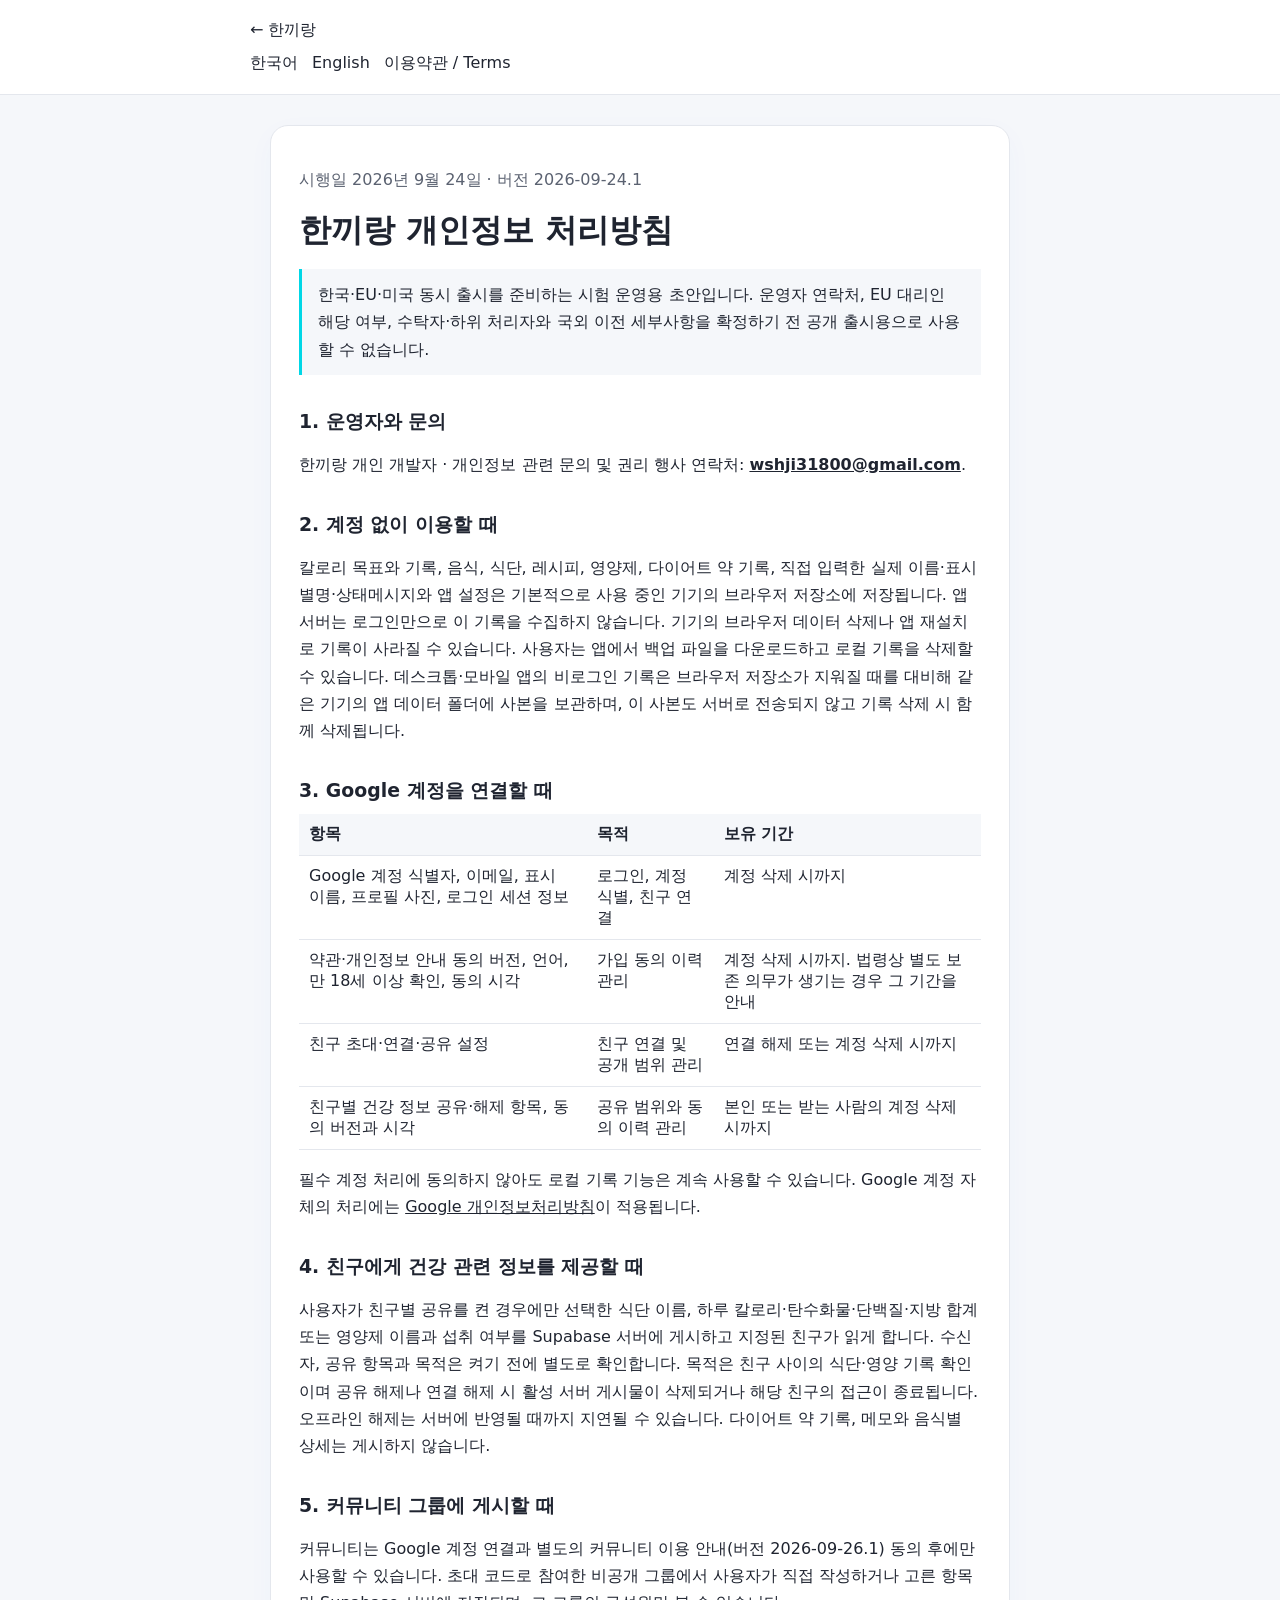
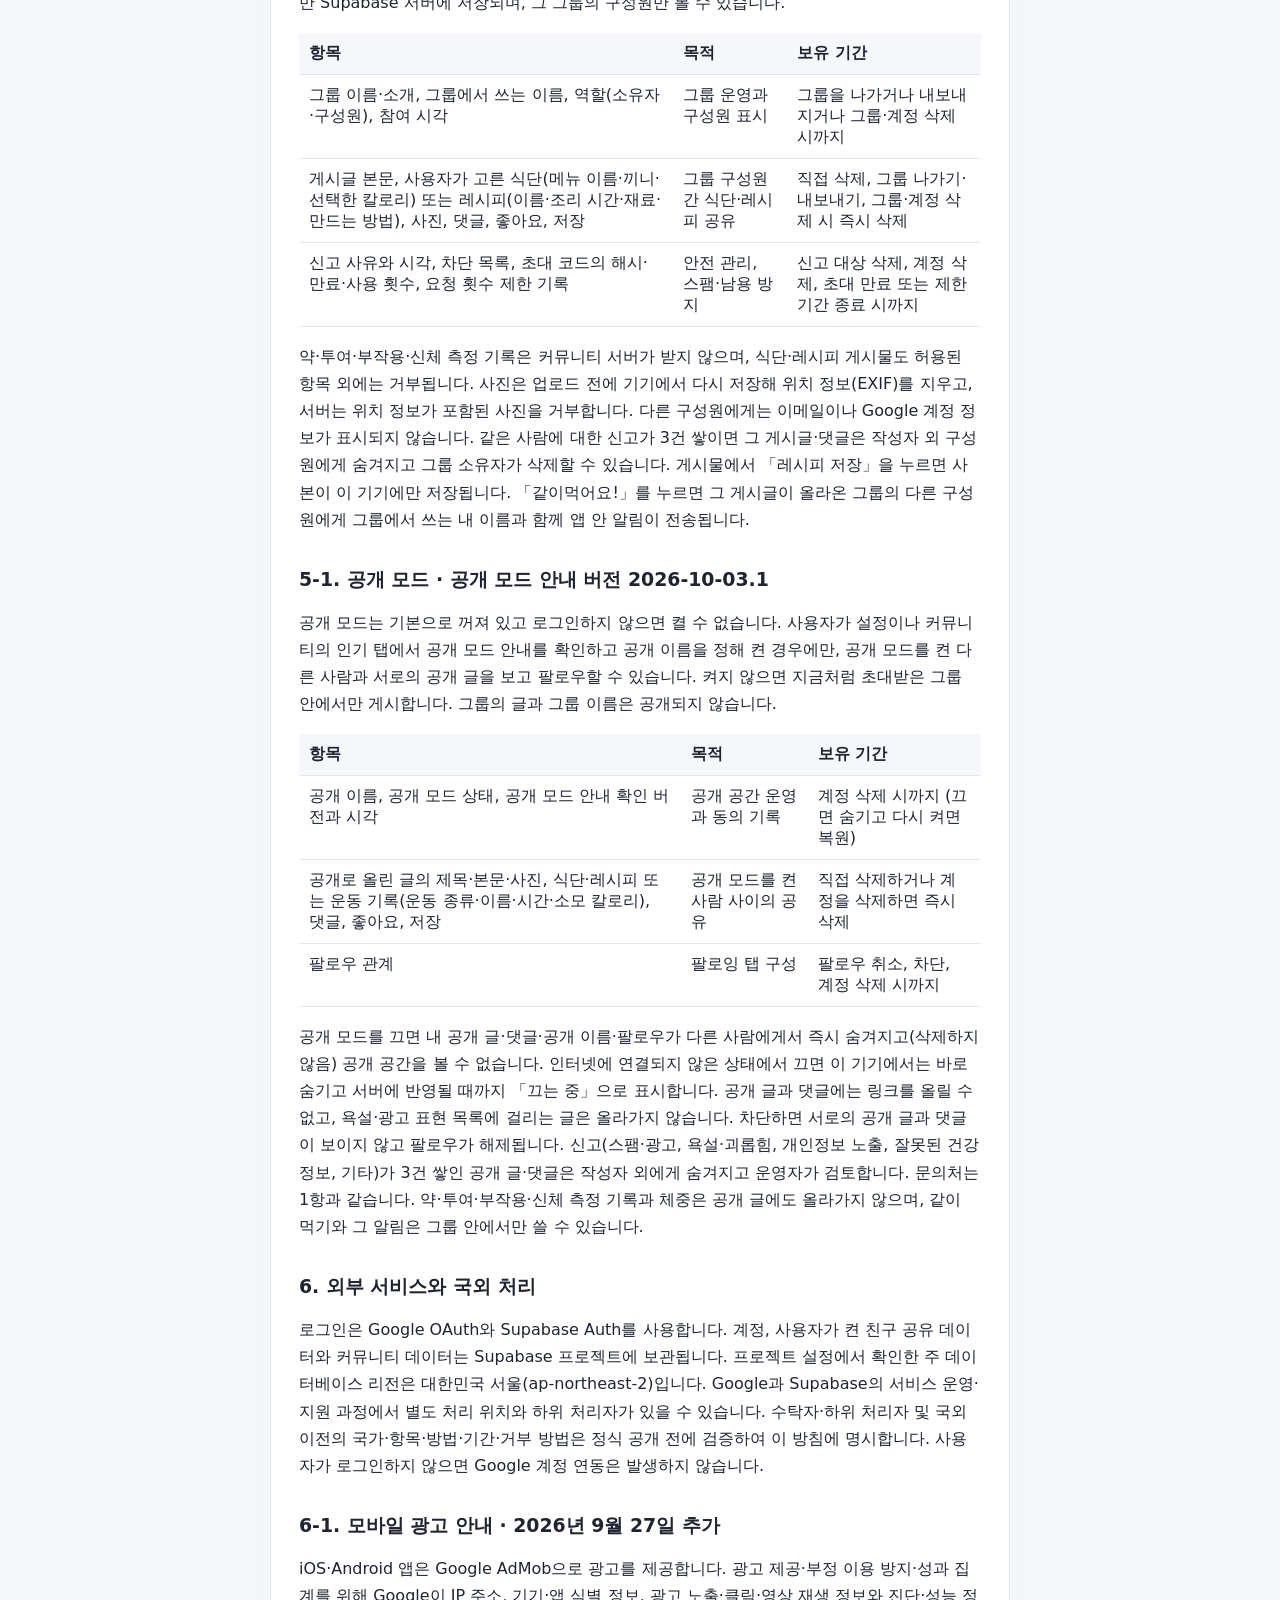
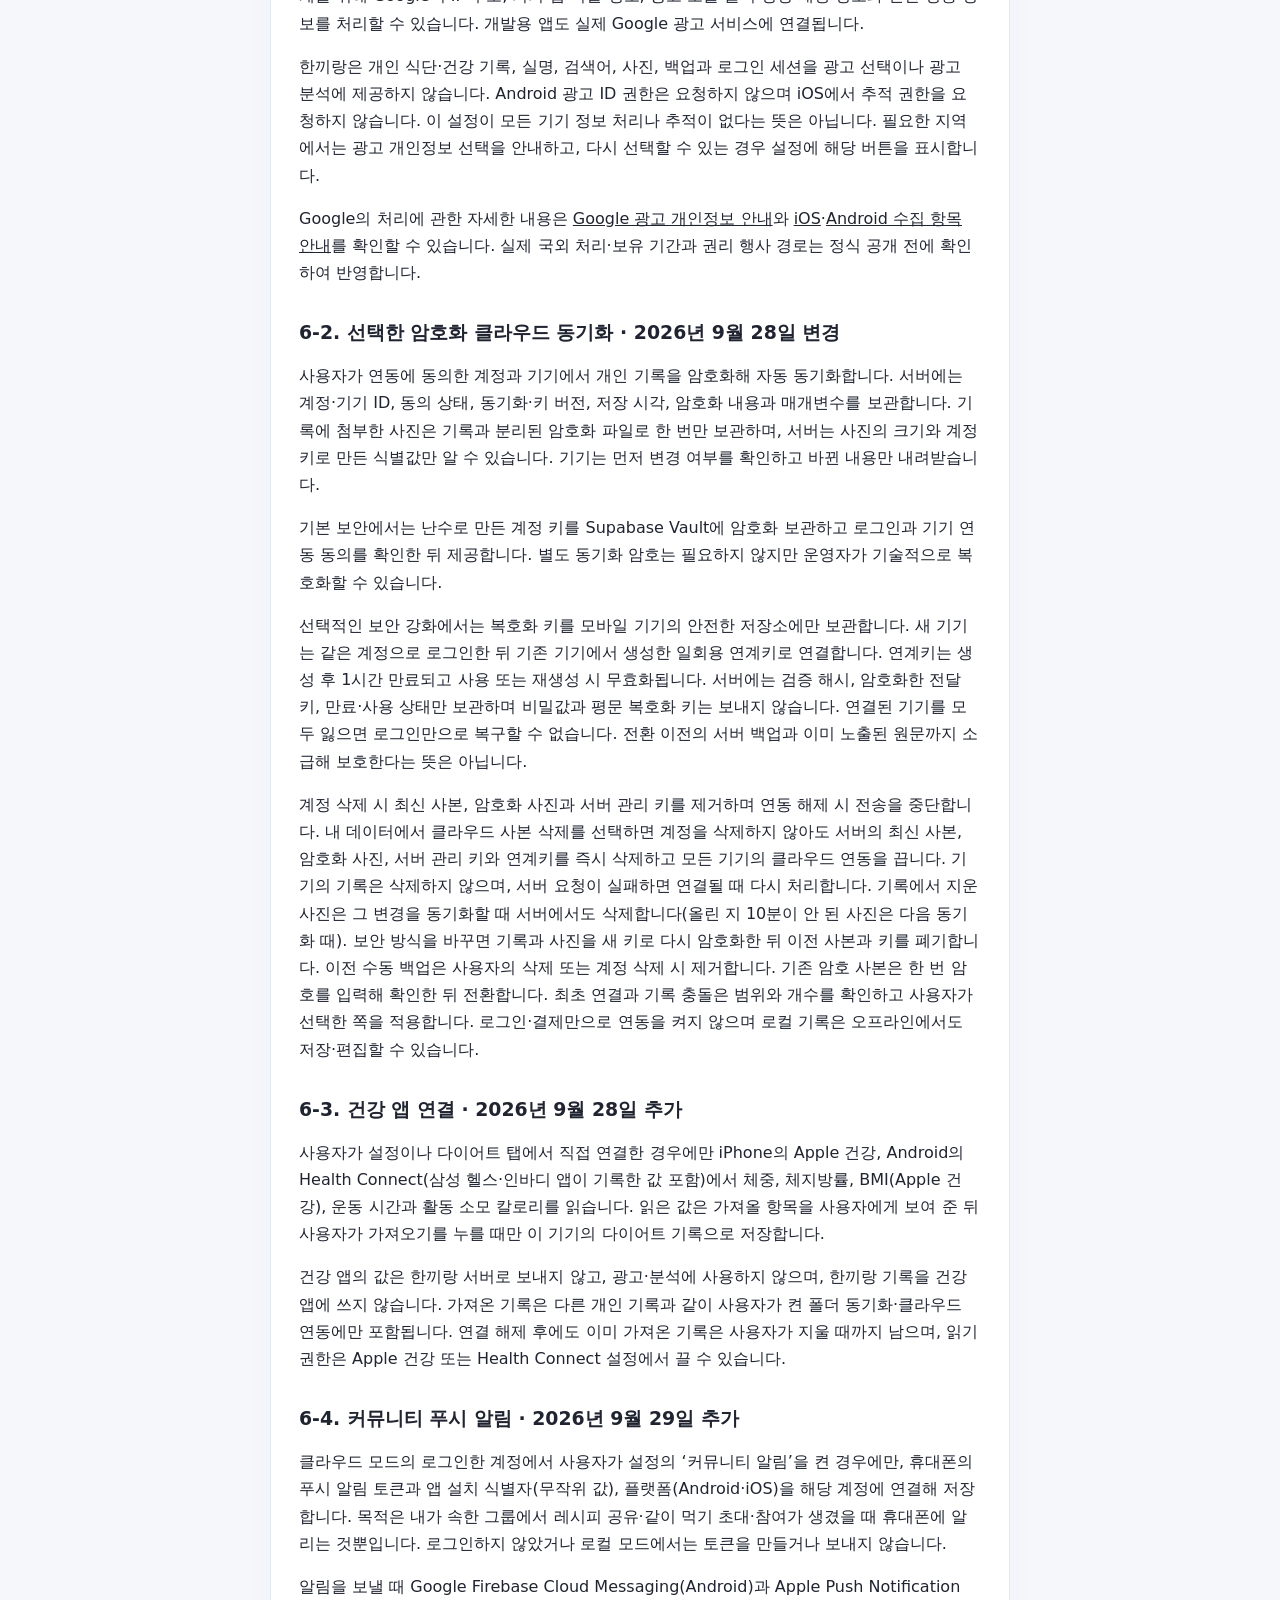
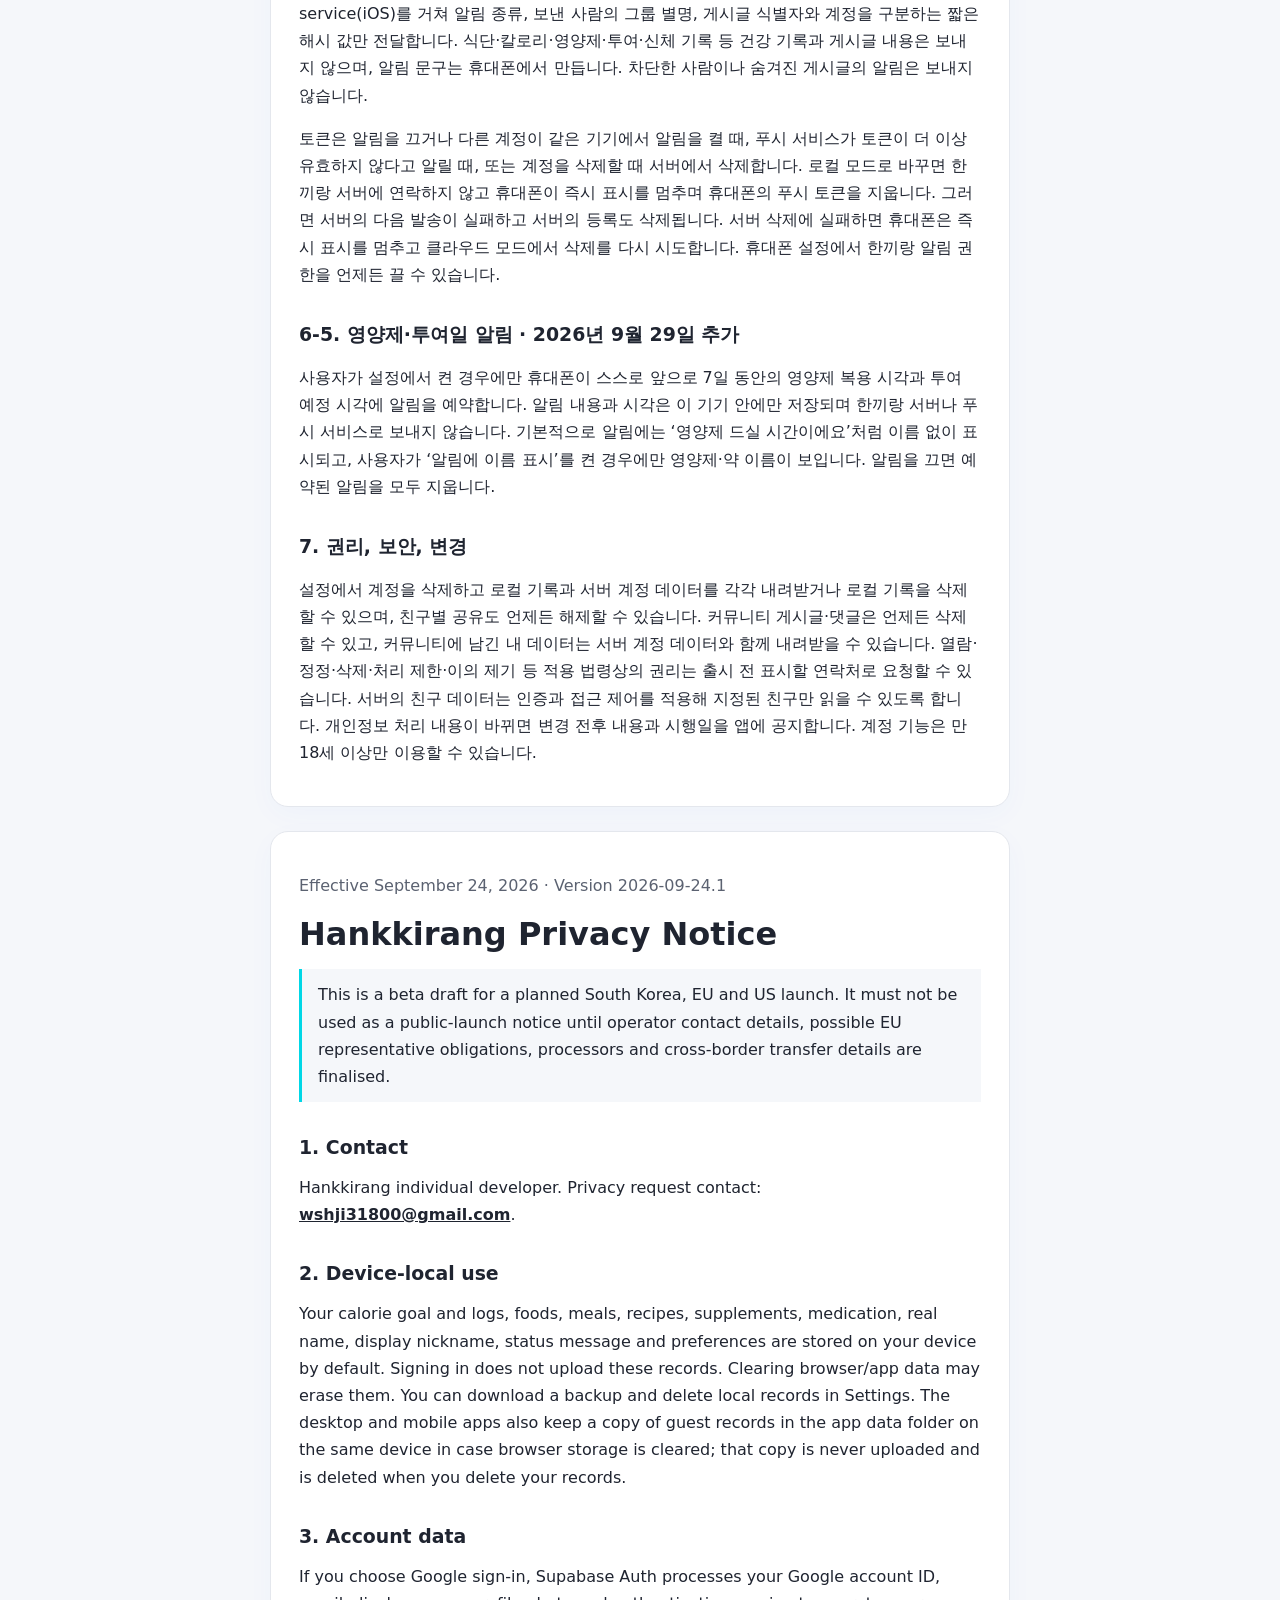
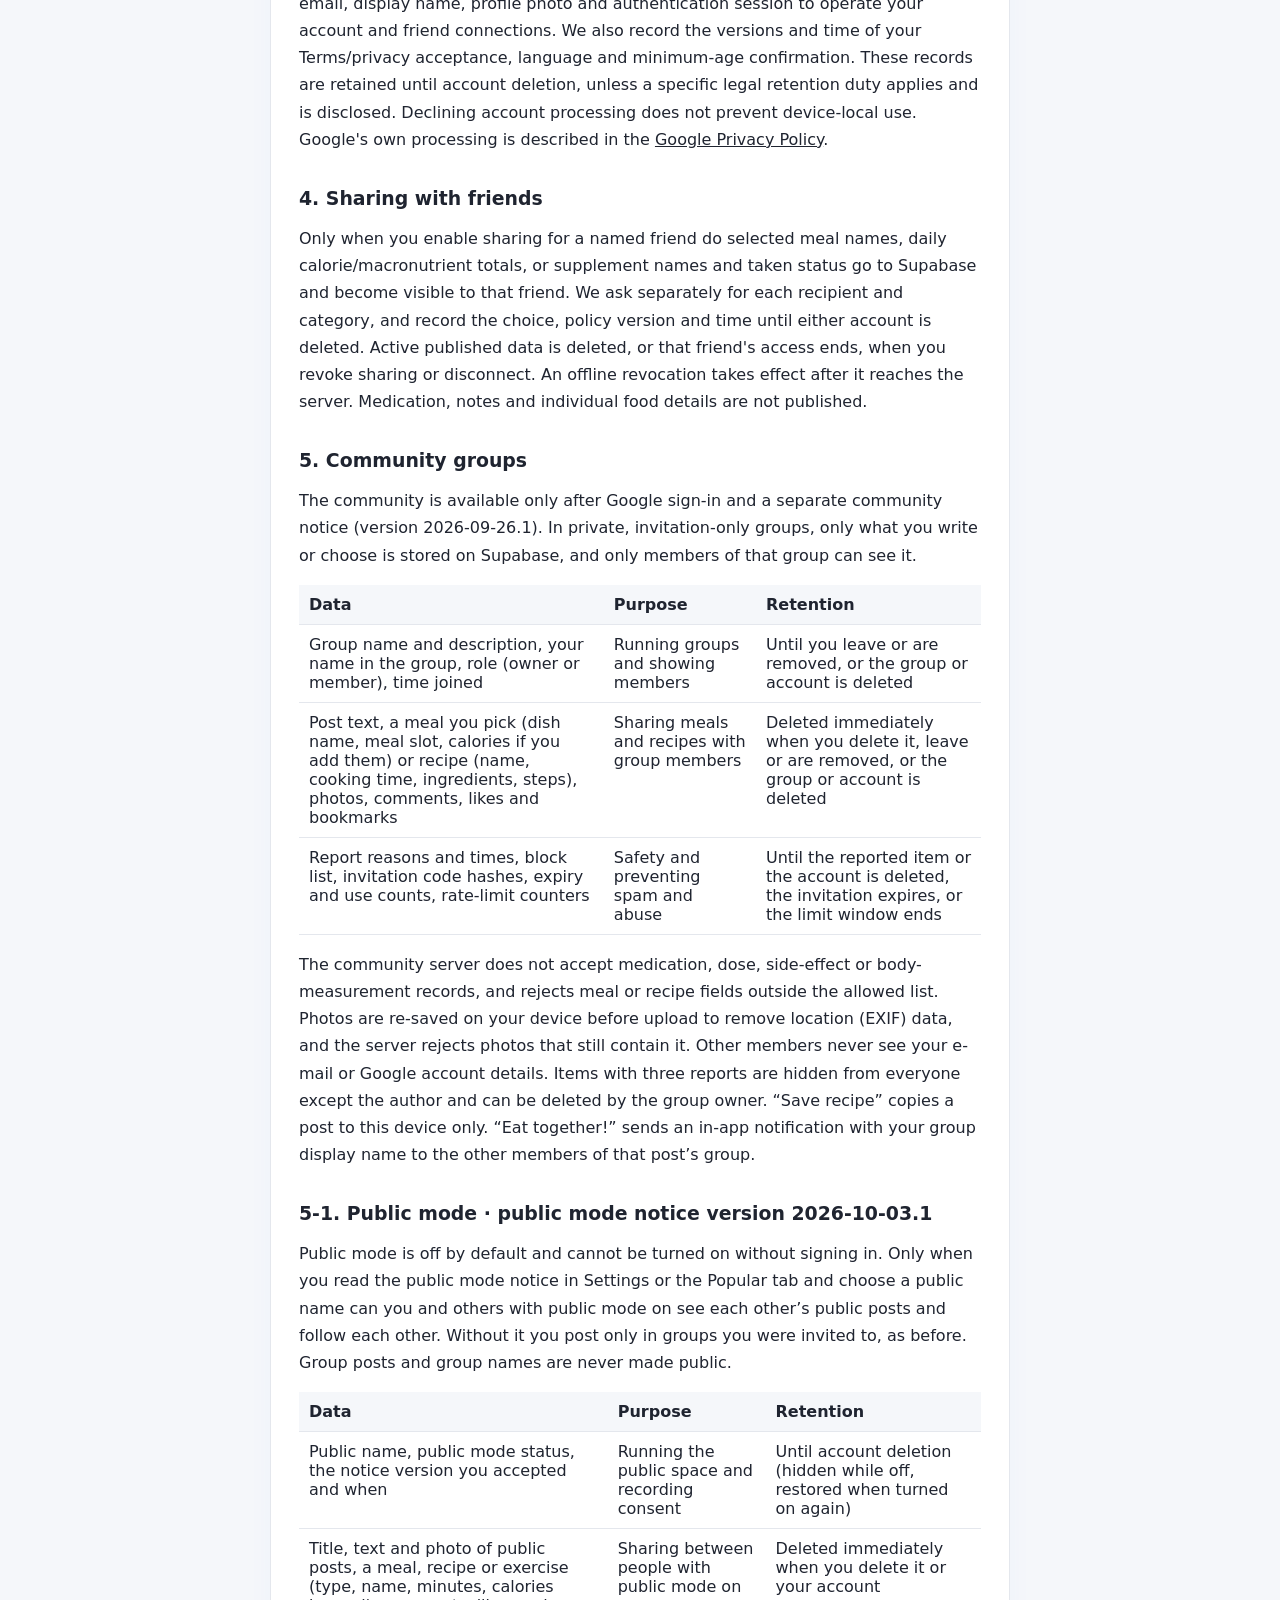
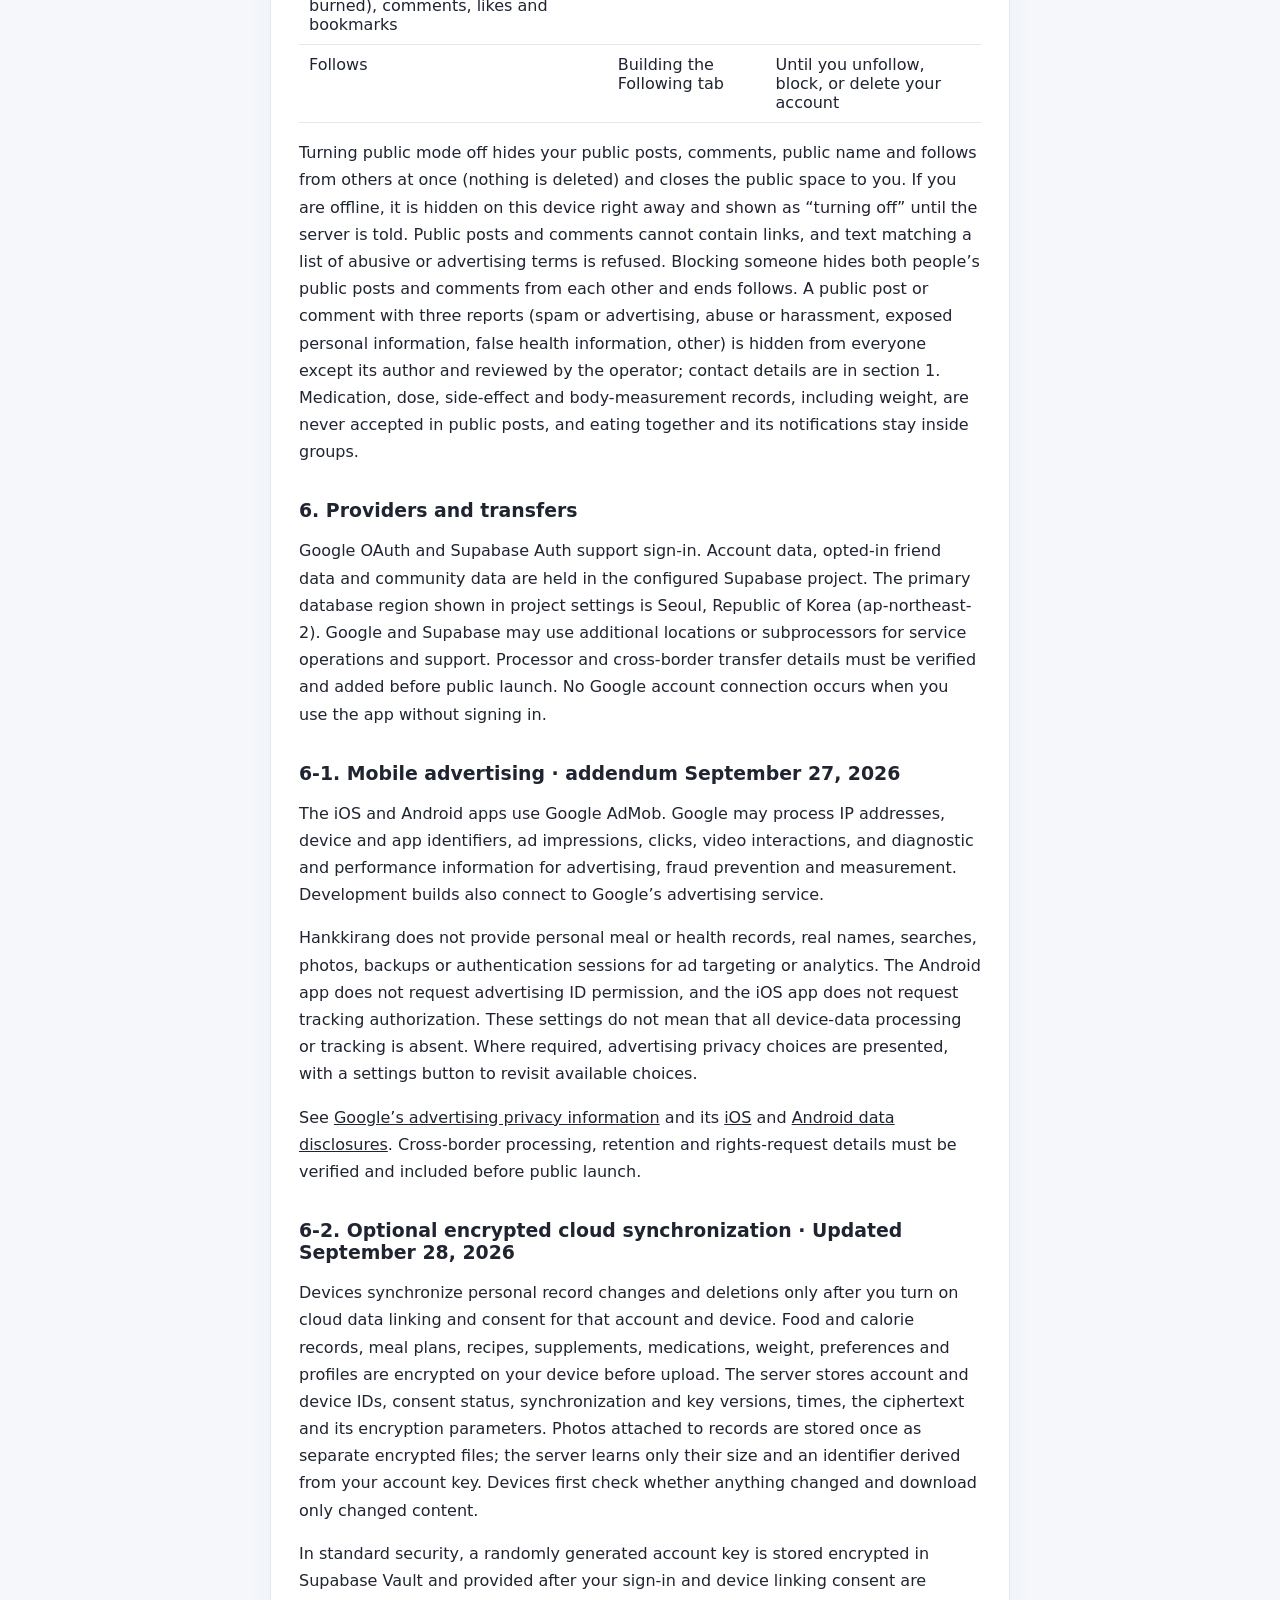
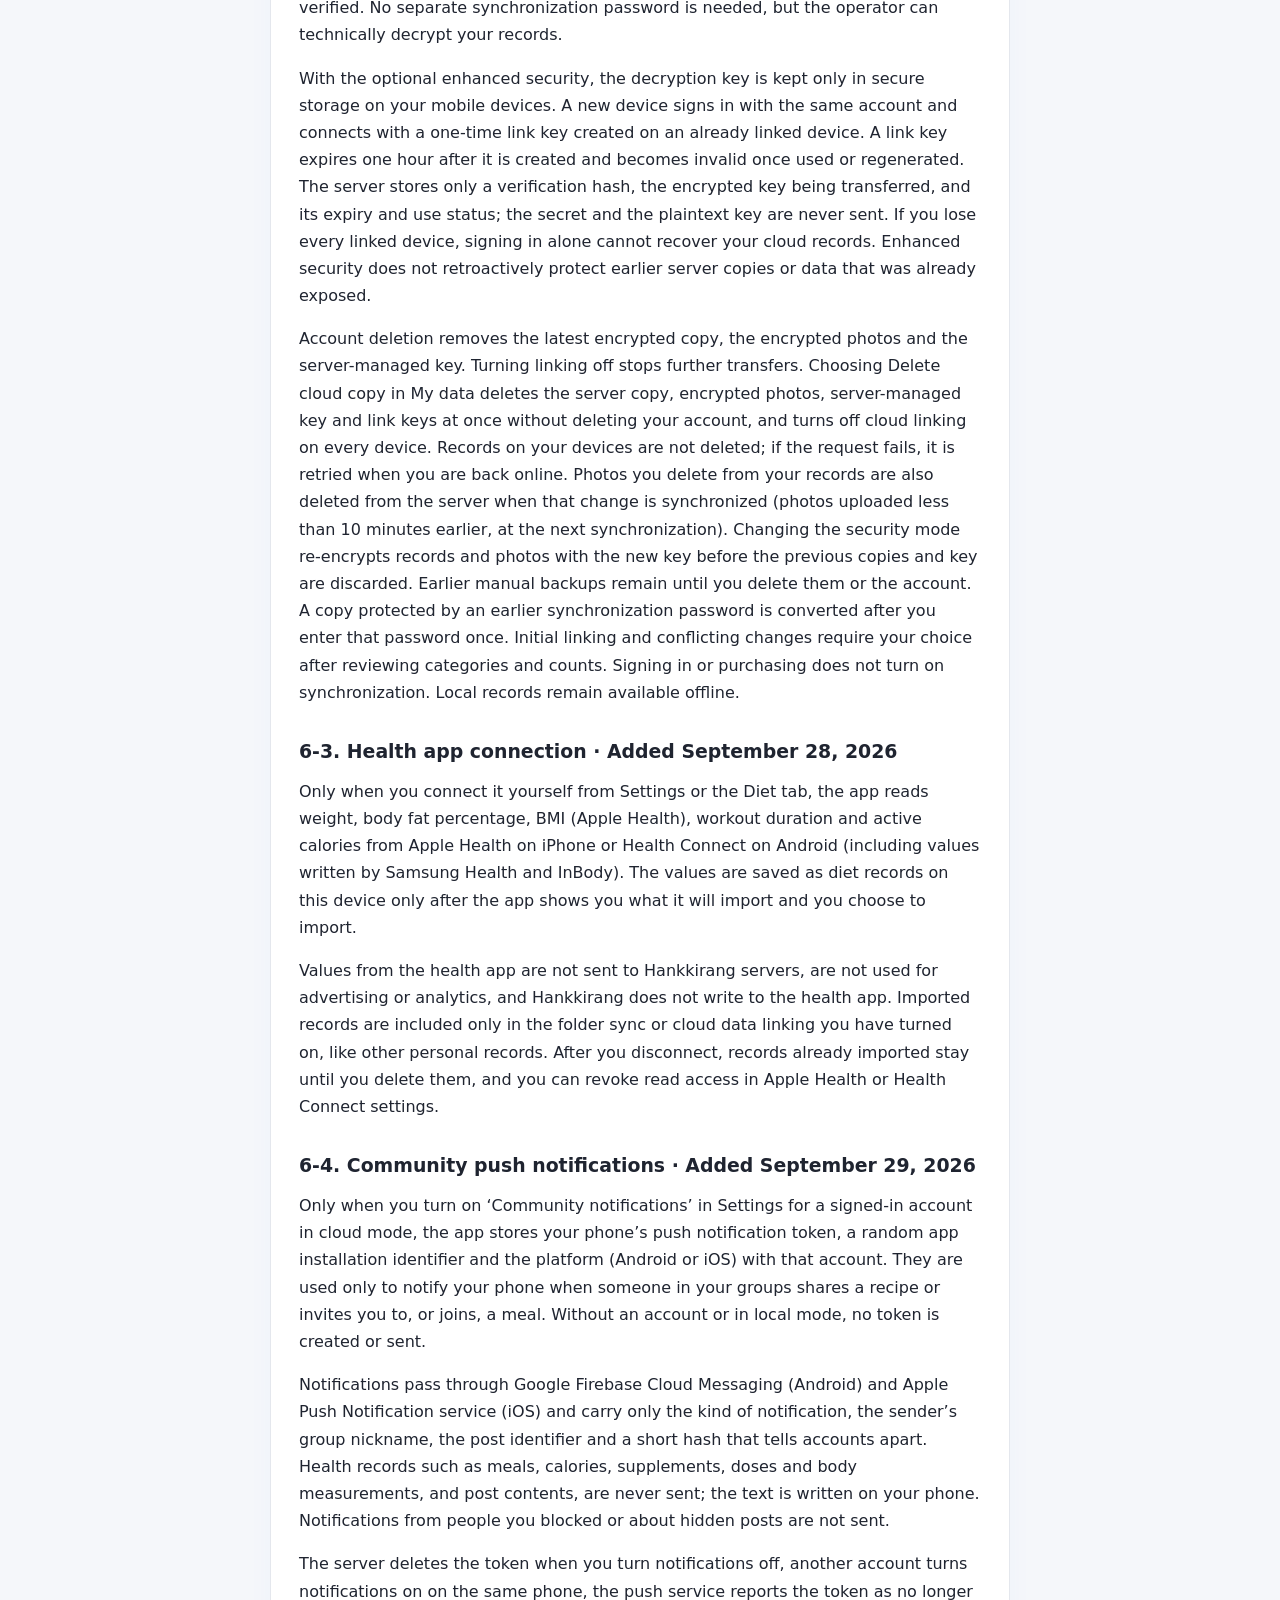
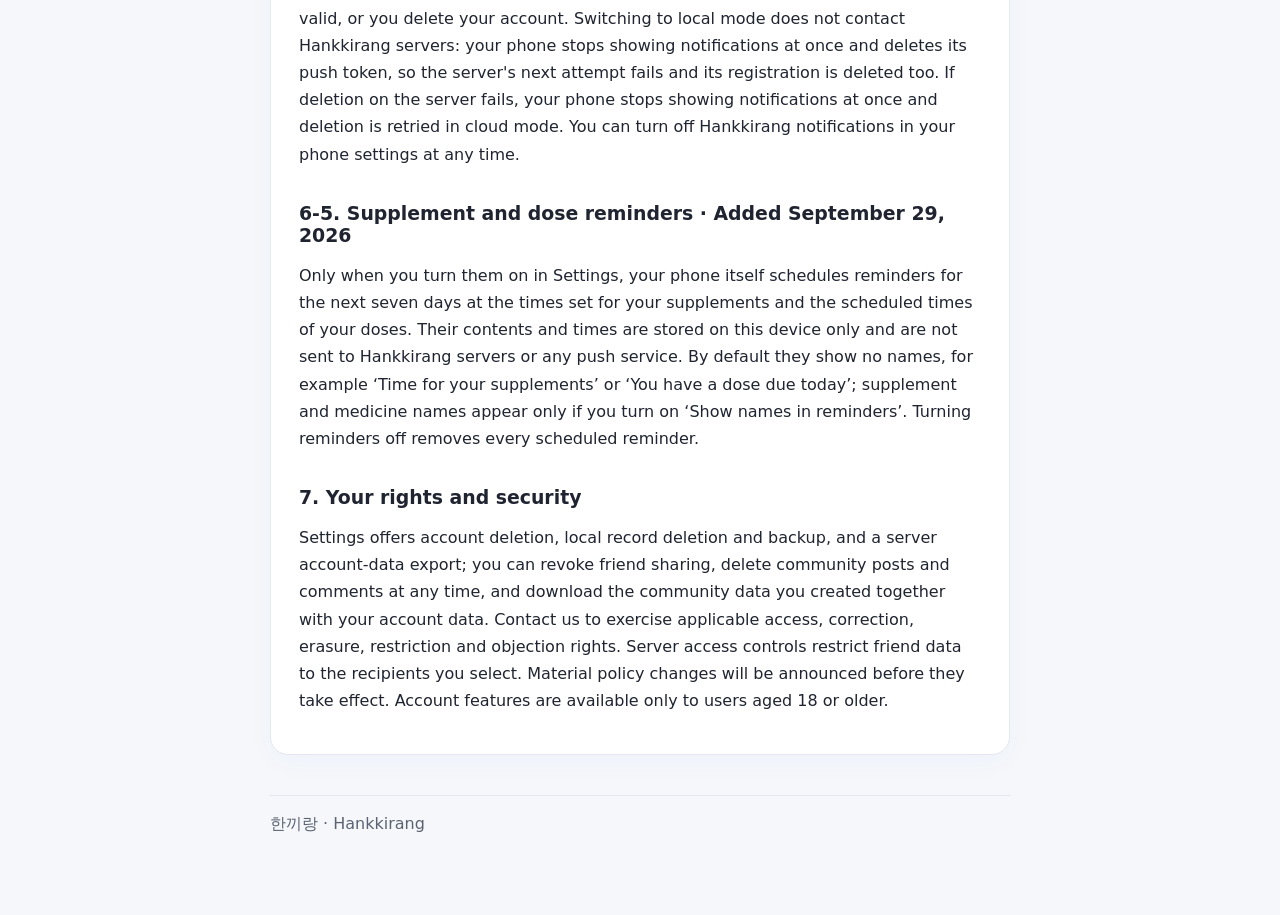
==== privacy.html @ 79e75dc0 "Add files via upload" ====
<!doctype html><html lang="ko"><head><meta charset="utf-8"><meta name="viewport" content="width=device-width,initial-scale=1"><title>한끼랑 개인정보 처리방침 | Privacy Notice</title><link rel="stylesheet" href="tokens.css"><link rel="stylesheet" href="legal.css"></head><body><header><a href="index.html">← 한끼랑</a><nav aria-label="언어"><a href="#ko">한국어</a><a href="#en">English</a><a href="terms.html">이용약관 / Terms</a></nav></header><main>
<article id="ko" lang="ko"><p class="meta">시행일 2026년 9월 24일 · 버전 2026-09-24.1</p><h1>한끼랑 개인정보 처리방침</h1><p class="note">한국·EU·미국 동시 출시를 준비하는 시험 운영용 초안입니다. 운영자 연락처, EU 대리인 해당 여부, 수탁자·하위 처리자와 국외 이전 세부사항을 확정하기 전 공개 출시용으로 사용할 수 없습니다.</p>
<h2>1. 운영자와 문의</h2><p>한끼랑 개인 개발자 · 개인정보 관련 문의 및 권리 행사 연락처: <strong><a href="mailto:wshji31800@gmail.com">wshji31800@gmail.com</a></strong>.</p>
<h2>2. 계정 없이 이용할 때</h2><p>칼로리 목표와 기록, 음식, 식단, 레시피, 영양제, 다이어트 약 기록, 직접 입력한 실제 이름·표시 별명·상태메시지와 앱 설정은 기본적으로 사용 중인 기기의 브라우저 저장소에 저장됩니다. 앱 서버는 로그인만으로 이 기록을 수집하지 않습니다. 기기의 브라우저 데이터 삭제나 앱 재설치로 기록이 사라질 수 있습니다. 사용자는 앱에서 백업 파일을 다운로드하고 로컬 기록을 삭제할 수 있습니다. 데스크톱·모바일 앱의 비로그인 기록은 브라우저 저장소가 지워질 때를 대비해 같은 기기의 앱 데이터 폴더에 사본을 보관하며, 이 사본도 서버로 전송되지 않고 기록 삭제 시 함께 삭제됩니다.</p>
<h2>3. Google 계정을 연결할 때</h2><div class="table-wrap"><table><thead><tr><th>항목</th><th>목적</th><th>보유 기간</th></tr></thead><tbody><tr><td>Google 계정 식별자, 이메일, 표시 이름, 프로필 사진, 로그인 세션 정보</td><td>로그인, 계정 식별, 친구 연결</td><td>계정 삭제 시까지</td></tr><tr><td>약관·개인정보 안내 동의 버전, 언어, 만 18세 이상 확인, 동의 시각</td><td>가입 동의 이력 관리</td><td>계정 삭제 시까지. 법령상 별도 보존 의무가 생기는 경우 그 기간을 안내</td></tr><tr><td>친구 초대·연결·공유 설정</td><td>친구 연결 및 공개 범위 관리</td><td>연결 해제 또는 계정 삭제 시까지</td></tr><tr><td>친구별 건강 정보 공유·해제 항목, 동의 버전과 시각</td><td>공유 범위와 동의 이력 관리</td><td>본인 또는 받는 사람의 계정 삭제 시까지</td></tr></tbody></table></div><p>필수 계정 처리에 동의하지 않아도 로컬 기록 기능은 계속 사용할 수 있습니다. Google 계정 자체의 처리에는 <a href="https://policies.google.com/privacy" target="_blank" rel="noopener">Google 개인정보처리방침</a>이 적용됩니다.</p>
<h2>4. 친구에게 건강 관련 정보를 제공할 때</h2><p>사용자가 친구별 공유를 켠 경우에만 선택한 식단 이름, 하루 칼로리·탄수화물·단백질·지방 합계 또는 영양제 이름과 섭취 여부를 Supabase 서버에 게시하고 지정된 친구가 읽게 합니다. 수신자, 공유 항목과 목적은 켜기 전에 별도로 확인합니다. 목적은 친구 사이의 식단·영양 기록 확인이며 공유 해제나 연결 해제 시 활성 서버 게시물이 삭제되거나 해당 친구의 접근이 종료됩니다. 오프라인 해제는 서버에 반영될 때까지 지연될 수 있습니다. 다이어트 약 기록, 메모와 음식별 상세는 게시하지 않습니다.</p>
<h2>5. 커뮤니티 그룹에 게시할 때</h2><p>커뮤니티는 Google 계정 연결과 별도의 커뮤니티 이용 안내(버전 2026-09-26.1) 동의 후에만 사용할 수 있습니다. 초대 코드로 참여한 비공개 그룹에서 사용자가 직접 작성하거나 고른 항목만 Supabase 서버에 저장되며, 그 그룹의 구성원만 볼 수 있습니다.</p><div class="table-wrap"><table><thead><tr><th>항목</th><th>목적</th><th>보유 기간</th></tr></thead><tbody><tr><td>그룹 이름·소개, 그룹에서 쓰는 이름, 역할(소유자·구성원), 참여 시각</td><td>그룹 운영과 구성원 표시</td><td>그룹을 나가거나 내보내지거나 그룹·계정 삭제 시까지</td></tr><tr><td>게시글 본문, 사용자가 고른 식단(메뉴 이름·끼니·선택한 칼로리) 또는 레시피(이름·조리 시간·재료·만드는 방법), 사진, 댓글, 좋아요, 저장</td><td>그룹 구성원 간 식단·레시피 공유</td><td>직접 삭제, 그룹 나가기·내보내기, 그룹·계정 삭제 시 즉시 삭제</td></tr><tr><td>신고 사유와 시각, 차단 목록, 초대 코드의 해시·만료·사용 횟수, 요청 횟수 제한 기록</td><td>안전 관리, 스팸·남용 방지</td><td>신고 대상 삭제, 계정 삭제, 초대 만료 또는 제한 기간 종료 시까지</td></tr></tbody></table></div><p>약·투여·부작용·신체 측정 기록은 커뮤니티 서버가 받지 않으며, 식단·레시피 게시물도 허용된 항목 외에는 거부됩니다. 사진은 업로드 전에 기기에서 다시 저장해 위치 정보(EXIF)를 지우고, 서버는 위치 정보가 포함된 사진을 거부합니다. 다른 구성원에게는 이메일이나 Google 계정 정보가 표시되지 않습니다. 같은 사람에 대한 신고가 3건 쌓이면 그 게시글·댓글은 작성자 외 구성원에게 숨겨지고 그룹 소유자가 삭제할 수 있습니다. 게시물에서 「레시피 저장」을 누르면 사본이 이 기기에만 저장됩니다. 「같이먹어요!」를 누르면 그 게시글이 올라온 그룹의 다른 구성원에게 그룹에서 쓰는 내 이름과 함께 앱 안 알림이 전송됩니다.</p><h2>5-1. 공개 모드 · 공개 모드 안내 버전 2026-10-03.1</h2><p>공개 모드는 기본으로 꺼져 있고 로그인하지 않으면 켤 수 없습니다. 사용자가 설정이나 커뮤니티의 인기 탭에서 공개 모드 안내를 확인하고 공개 이름을 정해 켠 경우에만, 공개 모드를 켠 다른 사람과 서로의 공개 글을 보고 팔로우할 수 있습니다. 켜지 않으면 지금처럼 초대받은 그룹 안에서만 게시합니다. 그룹의 글과 그룹 이름은 공개되지 않습니다.</p><div class="table-wrap"><table><thead><tr><th>항목</th><th>목적</th><th>보유 기간</th></tr></thead><tbody><tr><td>공개 이름, 공개 모드 상태, 공개 모드 안내 확인 버전과 시각</td><td>공개 공간 운영과 동의 기록</td><td>계정 삭제 시까지 (끄면 숨기고 다시 켜면 복원)</td></tr><tr><td>공개로 올린 글의 제목·본문·사진, 식단·레시피 또는 운동 기록(운동 종류·이름·시간·소모 칼로리), 댓글, 좋아요, 저장</td><td>공개 모드를 켠 사람 사이의 공유</td><td>직접 삭제하거나 계정을 삭제하면 즉시 삭제</td></tr><tr><td>팔로우 관계</td><td>팔로잉 탭 구성</td><td>팔로우 취소, 차단, 계정 삭제 시까지</td></tr></tbody></table></div><p>공개 모드를 끄면 내 공개 글·댓글·공개 이름·팔로우가 다른 사람에게서 즉시 숨겨지고(삭제하지 않음) 공개 공간을 볼 수 없습니다. 인터넷에 연결되지 않은 상태에서 끄면 이 기기에서는 바로 숨기고 서버에 반영될 때까지 「끄는 중」으로 표시합니다. 공개 글과 댓글에는 링크를 올릴 수 없고, 욕설·광고 표현 목록에 걸리는 글은 올라가지 않습니다. 차단하면 서로의 공개 글과 댓글이 보이지 않고 팔로우가 해제됩니다. 신고(스팸·광고, 욕설·괴롭힘, 개인정보 노출, 잘못된 건강 정보, 기타)가 3건 쌓인 공개 글·댓글은 작성자 외에게 숨겨지고 운영자가 검토합니다. 문의처는 1항과 같습니다. 약·투여·부작용·신체 측정 기록과 체중은 공개 글에도 올라가지 않으며, 같이 먹기와 그 알림은 그룹 안에서만 쓸 수 있습니다.</p><h2>6. 외부 서비스와 국외 처리</h2><p>로그인은 Google OAuth와 Supabase Auth를 사용합니다. 계정, 사용자가 켠 친구 공유 데이터와 커뮤니티 데이터는 Supabase 프로젝트에 보관됩니다. 프로젝트 설정에서 확인한 주 데이터베이스 리전은 대한민국 서울(ap-northeast-2)입니다. Google과 Supabase의 서비스 운영·지원 과정에서 별도 처리 위치와 하위 처리자가 있을 수 있습니다. 수탁자·하위 처리자 및 국외 이전의 국가·항목·방법·기간·거부 방법은 정식 공개 전에 검증하여 이 방침에 명시합니다. 사용자가 로그인하지 않으면 Google 계정 연동은 발생하지 않습니다.</p>
<h2>6-1. 모바일 광고 안내 · 2026년 9월 27일 추가</h2><p>iOS·Android 앱은 Google AdMob으로 광고를 제공합니다. 광고 제공·부정 이용 방지·성과 집계를 위해 Google이 IP 주소, 기기·앱 식별 정보, 광고 노출·클릭·영상 재생 정보와 진단·성능 정보를 처리할 수 있습니다. 개발용 앱도 실제 Google 광고 서비스에 연결됩니다.</p><p>한끼랑은 개인 식단·건강 기록, 실명, 검색어, 사진, 백업과 로그인 세션을 광고 선택이나 광고 분석에 제공하지 않습니다. Android 광고 ID 권한은 요청하지 않으며 iOS에서 추적 권한을 요청하지 않습니다. 이 설정이 모든 기기 정보 처리나 추적이 없다는 뜻은 아닙니다. 필요한 지역에서는 광고 개인정보 선택을 안내하고, 다시 선택할 수 있는 경우 설정에 해당 버튼을 표시합니다.</p><p>Google의 처리에 관한 자세한 내용은 <a href="https://policies.google.com/technologies/ads" rel="noopener noreferrer" target="_blank">Google 광고 개인정보 안내</a>와 <a href="https://developers.google.com/admob/ios/privacy/data-disclosure" rel="noopener noreferrer" target="_blank">iOS</a>·<a href="https://developers.google.com/admob/android/privacy/play-data-disclosure" rel="noopener noreferrer" target="_blank">Android 수집 항목 안내</a>를 확인할 수 있습니다. 실제 국외 처리·보유 기간과 권리 행사 경로는 정식 공개 전에 확인하여 반영합니다.</p><h2>6-2. 선택한 암호화 클라우드 동기화 · 2026년 9월 28일 변경</h2><p>사용자가 연동에 동의한 계정과 기기에서 개인 기록을 암호화해 자동 동기화합니다. 서버에는 계정·기기 ID, 동의 상태, 동기화·키 버전, 저장 시각, 암호화 내용과 매개변수를 보관합니다. 기록에 첨부한 사진은 기록과 분리된 암호화 파일로 한 번만 보관하며, 서버는 사진의 크기와 계정 키로 만든 식별값만 알 수 있습니다. 기기는 먼저 변경 여부를 확인하고 바뀐 내용만 내려받습니다.</p><p>기본 보안에서는 난수로 만든 계정 키를 Supabase Vault에 암호화 보관하고 로그인과 기기 연동 동의를 확인한 뒤 제공합니다. 별도 동기화 암호는 필요하지 않지만 운영자가 기술적으로 복호화할 수 있습니다.</p><p>선택적인 보안 강화에서는 복호화 키를 모바일 기기의 안전한 저장소에만 보관합니다. 새 기기는 같은 계정으로 로그인한 뒤 기존 기기에서 생성한 일회용 연계키로 연결합니다. 연계키는 생성 후 1시간 만료되고 사용 또는 재생성 시 무효화됩니다. 서버에는 검증 해시, 암호화한 전달 키, 만료·사용 상태만 보관하며 비밀값과 평문 복호화 키는 보내지 않습니다. 연결된 기기를 모두 잃으면 로그인만으로 복구할 수 없습니다. 전환 이전의 서버 백업과 이미 노출된 원문까지 소급해 보호한다는 뜻은 아닙니다.</p><p>계정 삭제 시 최신 사본, 암호화 사진과 서버 관리 키를 제거하며 연동 해제 시 전송을 중단합니다. 내 데이터에서 클라우드 사본 삭제를 선택하면 계정을 삭제하지 않아도 서버의 최신 사본, 암호화 사진, 서버 관리 키와 연계키를 즉시 삭제하고 모든 기기의 클라우드 연동을 끕니다. 기기의 기록은 삭제하지 않으며, 서버 요청이 실패하면 연결될 때 다시 처리합니다. 기록에서 지운 사진은 그 변경을 동기화할 때 서버에서도 삭제합니다(올린 지 10분이 안 된 사진은 다음 동기화 때). 보안 방식을 바꾸면 기록과 사진을 새 키로 다시 암호화한 뒤 이전 사본과 키를 폐기합니다. 이전 수동 백업은 사용자의 삭제 또는 계정 삭제 시 제거합니다. 기존 암호 사본은 한 번 암호를 입력해 확인한 뒤 전환합니다. 최초 연결과 기록 충돌은 범위와 개수를 확인하고 사용자가 선택한 쪽을 적용합니다. 로그인·결제만으로 연동을 켜지 않으며 로컬 기록은 오프라인에서도 저장·편집할 수 있습니다.</p>
<h2>6-3. 건강 앱 연결 · 2026년 9월 28일 추가</h2><p>사용자가 설정이나 다이어트 탭에서 직접 연결한 경우에만 iPhone의 Apple 건강, Android의 Health Connect(삼성 헬스·인바디 앱이 기록한 값 포함)에서 체중, 체지방률, BMI(Apple 건강), 운동 시간과 활동 소모 칼로리를 읽습니다. 읽은 값은 가져올 항목을 사용자에게 보여 준 뒤 사용자가 가져오기를 누를 때만 이 기기의 다이어트 기록으로 저장합니다.</p><p>건강 앱의 값은 한끼랑 서버로 보내지 않고, 광고·분석에 사용하지 않으며, 한끼랑 기록을 건강 앱에 쓰지 않습니다. 가져온 기록은 다른 개인 기록과 같이 사용자가 켠 폴더 동기화·클라우드 연동에만 포함됩니다. 연결 해제 후에도 이미 가져온 기록은 사용자가 지울 때까지 남으며, 읽기 권한은 Apple 건강 또는 Health Connect 설정에서 끌 수 있습니다.</p><h2>6-4. 커뮤니티 푸시 알림 · 2026년 9월 29일 추가</h2><p>클라우드 모드의 로그인한 계정에서 사용자가 설정의 ‘커뮤니티 알림’을 켠 경우에만, 휴대폰의 푸시 알림 토큰과 앱 설치 식별자(무작위 값), 플랫폼(Android·iOS)을 해당 계정에 연결해 저장합니다. 목적은 내가 속한 그룹에서 레시피 공유·같이 먹기 초대·참여가 생겼을 때 휴대폰에 알리는 것뿐입니다. 로그인하지 않았거나 로컬 모드에서는 토큰을 만들거나 보내지 않습니다.</p><p>알림을 보낼 때 Google Firebase Cloud Messaging(Android)과 Apple Push Notification service(iOS)를 거쳐 알림 종류, 보낸 사람의 그룹 별명, 게시글 식별자와 계정을 구분하는 짧은 해시 값만 전달합니다. 식단·칼로리·영양제·투여·신체 기록 등 건강 기록과 게시글 내용은 보내지 않으며, 알림 문구는 휴대폰에서 만듭니다. 차단한 사람이나 숨겨진 게시글의 알림은 보내지 않습니다.</p><p>토큰은 알림을 끄거나 다른 계정이 같은 기기에서 알림을 켤 때, 푸시 서비스가 토큰이 더 이상 유효하지 않다고 알릴 때, 또는 계정을 삭제할 때 서버에서 삭제합니다. 로컬 모드로 바꾸면 한끼랑 서버에 연락하지 않고 휴대폰이 즉시 표시를 멈추며 휴대폰의 푸시 토큰을 지웁니다. 그러면 서버의 다음 발송이 실패하고 서버의 등록도 삭제됩니다. 서버 삭제에 실패하면 휴대폰은 즉시 표시를 멈추고 클라우드 모드에서 삭제를 다시 시도합니다. 휴대폰 설정에서 한끼랑 알림 권한을 언제든 끌 수 있습니다.</p><h2>6-5. 영양제·투여일 알림 · 2026년 9월 29일 추가</h2><p>사용자가 설정에서 켠 경우에만 휴대폰이 스스로 앞으로 7일 동안의 영양제 복용 시각과 투여 예정 시각에 알림을 예약합니다. 알림 내용과 시각은 이 기기 안에만 저장되며 한끼랑 서버나 푸시 서비스로 보내지 않습니다. 기본적으로 알림에는 ‘영양제 드실 시간이에요’처럼 이름 없이 표시되고, 사용자가 ‘알림에 이름 표시’를 켠 경우에만 영양제·약 이름이 보입니다. 알림을 끄면 예약된 알림을 모두 지웁니다.</p><h2>7. 권리, 보안, 변경</h2><p>설정에서 계정을 삭제하고 로컬 기록과 서버 계정 데이터를 각각 내려받거나 로컬 기록을 삭제할 수 있으며, 친구별 공유도 언제든 해제할 수 있습니다. 커뮤니티 게시글·댓글은 언제든 삭제할 수 있고, 커뮤니티에 남긴 내 데이터는 서버 계정 데이터와 함께 내려받을 수 있습니다. 열람·정정·삭제·처리 제한·이의 제기 등 적용 법령상의 권리는 출시 전 표시할 연락처로 요청할 수 있습니다. 서버의 친구 데이터는 인증과 접근 제어를 적용해 지정된 친구만 읽을 수 있도록 합니다. 개인정보 처리 내용이 바뀌면 변경 전후 내용과 시행일을 앱에 공지합니다. 계정 기능은 만 18세 이상만 이용할 수 있습니다.</p></article>
<article id="en" lang="en"><p class="meta">Effective September 24, 2026 · Version 2026-09-24.1</p><h1>Hankkirang Privacy Notice</h1><p class="note">This is a beta draft for a planned South Korea, EU and US launch. It must not be used as a public-launch notice until operator contact details, possible EU representative obligations, processors and cross-border transfer details are finalised.</p><h2>1. Contact</h2><p>Hankkirang individual developer. Privacy request contact: <strong><a href="mailto:wshji31800@gmail.com">wshji31800@gmail.com</a></strong>.</p><h2>2. Device-local use</h2><p>Your calorie goal and logs, foods, meals, recipes, supplements, medication, real name, display nickname, status message and preferences are stored on your device by default. Signing in does not upload these records. Clearing browser/app data may erase them. You can download a backup and delete local records in Settings. The desktop and mobile apps also keep a copy of guest records in the app data folder on the same device in case browser storage is cleared; that copy is never uploaded and is deleted when you delete your records.</p><h2>3. Account data</h2><p>If you choose Google sign-in, Supabase Auth processes your Google account ID, email, display name, profile photo and authentication session to operate your account and friend connections. We also record the versions and time of your Terms/privacy acceptance, language and minimum-age confirmation. These records are retained until account deletion, unless a specific legal retention duty applies and is disclosed. Declining account processing does not prevent device-local use. Google's own processing is described in the <a href="https://policies.google.com/privacy" target="_blank" rel="noopener">Google Privacy Policy</a>.</p><h2>4. Sharing with friends</h2><p>Only when you enable sharing for a named friend do selected meal names, daily calorie/macronutrient totals, or supplement names and taken status go to Supabase and become visible to that friend. We ask separately for each recipient and category, and record the choice, policy version and time until either account is deleted. Active published data is deleted, or that friend's access ends, when you revoke sharing or disconnect. An offline revocation takes effect after it reaches the server. Medication, notes and individual food details are not published.</p><h2>5. Community groups</h2><p>The community is available only after Google sign-in and a separate community notice (version 2026-09-26.1). In private, invitation-only groups, only what you write or choose is stored on Supabase, and only members of that group can see it.</p><div class="table-wrap"><table><thead><tr><th>Data</th><th>Purpose</th><th>Retention</th></tr></thead><tbody><tr><td>Group name and description, your name in the group, role (owner or member), time joined</td><td>Running groups and showing members</td><td>Until you leave or are removed, or the group or account is deleted</td></tr><tr><td>Post text, a meal you pick (dish name, meal slot, calories if you add them) or recipe (name, cooking time, ingredients, steps), photos, comments, likes and bookmarks</td><td>Sharing meals and recipes with group members</td><td>Deleted immediately when you delete it, leave or are removed, or the group or account is deleted</td></tr><tr><td>Report reasons and times, block list, invitation code hashes, expiry and use counts, rate-limit counters</td><td>Safety and preventing spam and abuse</td><td>Until the reported item or the account is deleted, the invitation expires, or the limit window ends</td></tr></tbody></table></div><p>The community server does not accept medication, dose, side-effect or body-measurement records, and rejects meal or recipe fields outside the allowed list. Photos are re-saved on your device before upload to remove location (EXIF) data, and the server rejects photos that still contain it. Other members never see your e-mail or Google account details. Items with three reports are hidden from everyone except the author and can be deleted by the group owner. “Save recipe” copies a post to this device only. “Eat together!” sends an in-app notification with your group display name to the other members of that post’s group.</p><h2>5-1. Public mode · public mode notice version 2026-10-03.1</h2><p>Public mode is off by default and cannot be turned on without signing in. Only when you read the public mode notice in Settings or the Popular tab and choose a public name can you and others with public mode on see each other’s public posts and follow each other. Without it you post only in groups you were invited to, as before. Group posts and group names are never made public.</p><div class="table-wrap"><table><thead><tr><th>Data</th><th>Purpose</th><th>Retention</th></tr></thead><tbody><tr><td>Public name, public mode status, the notice version you accepted and when</td><td>Running the public space and recording consent</td><td>Until account deletion (hidden while off, restored when turned on again)</td></tr><tr><td>Title, text and photo of public posts, a meal, recipe or exercise (type, name, minutes, calories burned), comments, likes and bookmarks</td><td>Sharing between people with public mode on</td><td>Deleted immediately when you delete it or your account</td></tr><tr><td>Follows</td><td>Building the Following tab</td><td>Until you unfollow, block, or delete your account</td></tr></tbody></table></div><p>Turning public mode off hides your public posts, comments, public name and follows from others at once (nothing is deleted) and closes the public space to you. If you are offline, it is hidden on this device right away and shown as “turning off” until the server is told. Public posts and comments cannot contain links, and text matching a list of abusive or advertising terms is refused. Blocking someone hides both people’s public posts and comments from each other and ends follows. A public post or comment with three reports (spam or advertising, abuse or harassment, exposed personal information, false health information, other) is hidden from everyone except its author and reviewed by the operator; contact details are in section 1. Medication, dose, side-effect and body-measurement records, including weight, are never accepted in public posts, and eating together and its notifications stay inside groups.</p><h2>6. Providers and transfers</h2><p>Google OAuth and Supabase Auth support sign-in. Account data, opted-in friend data and community data are held in the configured Supabase project. The primary database region shown in project settings is Seoul, Republic of Korea (ap-northeast-2). Google and Supabase may use additional locations or subprocessors for service operations and support. Processor and cross-border transfer details must be verified and added before public launch. No Google account connection occurs when you use the app without signing in.</p><h2>6-1. Mobile advertising · addendum September 27, 2026</h2><p>The iOS and Android apps use Google AdMob. Google may process IP addresses, device and app identifiers, ad impressions, clicks, video interactions, and diagnostic and performance information for advertising, fraud prevention and measurement. Development builds also connect to Google’s advertising service.</p><p>Hankkirang does not provide personal meal or health records, real names, searches, photos, backups or authentication sessions for ad targeting or analytics. The Android app does not request advertising ID permission, and the iOS app does not request tracking authorization. These settings do not mean that all device-data processing or tracking is absent. Where required, advertising privacy choices are presented, with a settings button to revisit available choices.</p><p>See <a href="https://policies.google.com/technologies/ads" rel="noopener noreferrer" target="_blank">Google’s advertising privacy information</a> and its <a href="https://developers.google.com/admob/ios/privacy/data-disclosure" rel="noopener noreferrer" target="_blank">iOS</a> and <a href="https://developers.google.com/admob/android/privacy/play-data-disclosure" rel="noopener noreferrer" target="_blank">Android data disclosures</a>. Cross-border processing, retention and rights-request details must be verified and included before public launch.</p><h2>6-2. Optional encrypted cloud synchronization · Updated September 28, 2026</h2><p>Devices synchronize personal record changes and deletions only after you turn on cloud data linking and consent for that account and device. Food and calorie records, meal plans, recipes, supplements, medications, weight, preferences and profiles are encrypted on your device before upload. The server stores account and device IDs, consent status, synchronization and key versions, times, the ciphertext and its encryption parameters. Photos attached to records are stored once as separate encrypted files; the server learns only their size and an identifier derived from your account key. Devices first check whether anything changed and download only changed content.</p><p>In standard security, a randomly generated account key is stored encrypted in Supabase Vault and provided after your sign-in and device linking consent are verified. No separate synchronization password is needed, but the operator can technically decrypt your records.</p><p>With the optional enhanced security, the decryption key is kept only in secure storage on your mobile devices. A new device signs in with the same account and connects with a one-time link key created on an already linked device. A link key expires one hour after it is created and becomes invalid once used or regenerated. The server stores only a verification hash, the encrypted key being transferred, and its expiry and use status; the secret and the plaintext key are never sent. If you lose every linked device, signing in alone cannot recover your cloud records. Enhanced security does not retroactively protect earlier server copies or data that was already exposed.</p><p>Account deletion removes the latest encrypted copy, the encrypted photos and the server-managed key. Turning linking off stops further transfers. Choosing Delete cloud copy in My data deletes the server copy, encrypted photos, server-managed key and link keys at once without deleting your account, and turns off cloud linking on every device. Records on your devices are not deleted; if the request fails, it is retried when you are back online. Photos you delete from your records are also deleted from the server when that change is synchronized (photos uploaded less than 10 minutes earlier, at the next synchronization). Changing the security mode re-encrypts records and photos with the new key before the previous copies and key are discarded. Earlier manual backups remain until you delete them or the account. A copy protected by an earlier synchronization password is converted after you enter that password once. Initial linking and conflicting changes require your choice after reviewing categories and counts. Signing in or purchasing does not turn on synchronization. Local records remain available offline.</p><h2>6-3. Health app connection · Added September 28, 2026</h2><p>Only when you connect it yourself from Settings or the Diet tab, the app reads weight, body fat percentage, BMI (Apple Health), workout duration and active calories from Apple Health on iPhone or Health Connect on Android (including values written by Samsung Health and InBody). The values are saved as diet records on this device only after the app shows you what it will import and you choose to import.</p><p>Values from the health app are not sent to Hankkirang servers, are not used for advertising or analytics, and Hankkirang does not write to the health app. Imported records are included only in the folder sync or cloud data linking you have turned on, like other personal records. After you disconnect, records already imported stay until you delete them, and you can revoke read access in Apple Health or Health Connect settings.</p><h2>6-4. Community push notifications · Added September 29, 2026</h2><p>Only when you turn on ‘Community notifications’ in Settings for a signed-in account in cloud mode, the app stores your phone’s push notification token, a random app installation identifier and the platform (Android or iOS) with that account. They are used only to notify your phone when someone in your groups shares a recipe or invites you to, or joins, a meal. Without an account or in local mode, no token is created or sent.</p><p>Notifications pass through Google Firebase Cloud Messaging (Android) and Apple Push Notification service (iOS) and carry only the kind of notification, the sender’s group nickname, the post identifier and a short hash that tells accounts apart. Health records such as meals, calories, supplements, doses and body measurements, and post contents, are never sent; the text is written on your phone. Notifications from people you blocked or about hidden posts are not sent.</p><p>The server deletes the token when you turn notifications off, another account turns notifications on on the same phone, the push service reports the token as no longer valid, or you delete your account. Switching to local mode does not contact Hankkirang servers: your phone stops showing notifications at once and deletes its push token, so the server's next attempt fails and its registration is deleted too. If deletion on the server fails, your phone stops showing notifications at once and deletion is retried in cloud mode. You can turn off Hankkirang notifications in your phone settings at any time.</p><h2>6-5. Supplement and dose reminders · Added September 29, 2026</h2><p>Only when you turn them on in Settings, your phone itself schedules reminders for the next seven days at the times set for your supplements and the scheduled times of your doses. Their contents and times are stored on this device only and are not sent to Hankkirang servers or any push service. By default they show no names, for example ‘Time for your supplements’ or ‘You have a dose due today’; supplement and medicine names appear only if you turn on ‘Show names in reminders’. Turning reminders off removes every scheduled reminder.</p><h2>7. Your rights and security</h2><p>Settings offers account deletion, local record deletion and backup, and a server account-data export; you can revoke friend sharing, delete community posts and comments at any time, and download the community data you created together with your account data. Contact us to exercise applicable access, correction, erasure, restriction and objection rights. Server access controls restrict friend data to the recipients you select. Material policy changes will be announced before they take effect. Account features are available only to users aged 18 or older.</p></article><footer>한끼랑 · Hankkirang</footer></main></body></html>
---- tokens.css ----
/* The single source of colour, type and depth for every screen on every platform.
   Screens use the semantic names below; the brand palette appears only here.

   Brand palette (2026-09):
   cobalt blue #2563FF  main accent: primary buttons, selection, progress
   aqua        #00D7E6  sub: charts and quiet highlights
   purple      #7C5CFC  sub/charts
   coral       #FF7A6B  point: notification dots, the logo spark, small alerts
   white       #FFFFFF  base background
   charcoal    #1F2430  text
   The logo mark keeps its own navy #1F355E.

   Text stays charcoal or grey. Colour is for actions, state and data, not for words. */
:root{
 --brand-navy:#1F355E;
 --blue:#2563FF;--aqua:#00D7E6;--purple:#7C5CFC;--coral:#FF7A6B;

 --text:#1F2430;--text-2:#5B6271;--text-3:#6B7280;--on-accent:#FFFFFF;
 --bg:#FFFFFF;--card:#FFFFFF;--surface:#F5F7FA;--surface-2:#ECEFF4;
 --border:#E4E7ED;--border-strong:#CDD2DB;--separator:#EDF0F4;

 --accent:var(--blue);--accent-pressed:#1B4FE0;--accent-50:#EEF3FF;--accent-100:#DCE6FF;
 --aqua-50:#E6FBFC;--purple-50:#F2EFFF;
 --point:var(--coral);--point-50:#FFF1EF;
 --danger:#D8453A;--danger-50:#FFF1EF;

 /* Data colours: calories and the three macronutrients. */
 --chart-calories:var(--blue);--chart-direct:#8A99B0;
 --chart-carbs:var(--aqua);--chart-protein:var(--purple);--chart-fat:var(--coral);

 --shadow-card:0 1px 2px rgba(31,36,48,.04),0 4px 16px rgba(31,36,48,.05);
 --shadow-raised:0 1px 2px rgba(31,36,48,.05),0 10px 28px rgba(31,36,48,.08);
 --shadow-float:0 0 0 .5px rgba(31,36,48,.06),0 12px 32px rgba(31,36,48,.12),0 2px 8px rgba(31,36,48,.05);
 --glass:rgba(255,255,255,.86);--glass-edge:rgba(255,255,255,.6);
 --tint-soft:var(--accent-50);
 --radius:18px;--radius-control:12px;

 /* The Korean system font is named first: some WebKit builds fail to fall back from
    -apple-system to Hangul glyphs. Windows and Android skip to Segoe/Malgun and Noto/Roboto. */
 --font:"Apple SD Gothic Neo",-apple-system,BlinkMacSystemFont,"Segoe UI Variable Text","Segoe UI","Malgun Gothic","Noto Sans KR",Roboto,system-ui,sans-serif;

 /* Names used by earlier stylesheets. */
 --soft:var(--surface);--muted:var(--text-2);--selected:var(--accent-50);
 --sage:var(--accent);--sage-soft:var(--accent-50);--sage-text:var(--text);
 --mustard:var(--point);--warning-soft:var(--point-50);--danger-soft:var(--danger-50);
 --direct:var(--chart-direct);--shadow:var(--shadow-card);
 --line:var(--border);--ink:var(--text);
 /* Toasts stay high-contrast against the page in both themes. */
 --toast-bg:#1F2430;--toast-text:#FFFFFF;
 --logo-filter:none;
 /* Dark-theme accent tints; the accent setting replaces these with its own. */
 --accent-50-dark:#1A2745;--accent-100-dark:#1B2E5B;--accent-ink-dark:#5182FF;

 color-scheme:light;accent-color:var(--accent);
 font-family:var(--font);color:var(--text);background:var(--bg);
 -webkit-font-smoothing:antialiased;text-rendering:optimizeLegibility;
}

/* Dark theme follows the device setting. Surfaces step up in lightness with elevation;
   text keeps at least 4.5:1 on cards. Accent tints come from the accent setting's dark
   variants (!important beats the inline light values it also writes). */
@media (prefers-color-scheme:dark){
 :root{
  --text:#ECEEF2;--text-2:#B0B7C3;--text-3:#8F98A6;
  --bg:#0F1115;--card:#181B21;--surface:#20242B;--surface-2:#282D35;
  --border:#2E343D;--border-strong:#3C434E;--separator:#252A31;
  --aqua-50:#123236;--purple-50:#231E3D;--point-50:#3A2320;--danger:#FF6B5F;--danger-50:#3A2320;
  --accent-50:var(--accent-50-dark)!important;--accent-100:var(--accent-100-dark)!important;--accent-ink:var(--accent-ink-dark)!important;
  --shadow-card:0 1px 2px rgba(0,0,0,.4);
  --shadow-raised:0 1px 2px rgba(0,0,0,.4),0 10px 28px rgba(0,0,0,.35);
  --shadow-float:0 0 0 .5px rgba(255,255,255,.06),0 12px 32px rgba(0,0,0,.5);
  --glass:rgba(24,27,33,.86);--glass-edge:rgba(255,255,255,.08);
  --toast-bg:#E9ECF2;--toast-text:#15171C;
  --logo-filter:brightness(0) invert(.94);
  color-scheme:dark;
 }
}
---- legal.css ----
:root{background:var(--surface)}*{box-sizing:border-box}body{margin:0}header{background:var(--card);border-bottom:1px solid var(--border);padding:20px max(20px,calc((100vw - 780px)/2))}header a{color:var(--text);text-decoration:none}header strong{font-size:1.2rem}main{max-width:780px;margin:30px auto 80px;padding:0 20px}h1{font-size:2rem;margin:.3em 0 0}h2{font-size:1.18rem;margin:1.8em 0 .5em}p,li{line-height:1.7}ul{padding-left:1.4em}nav{display:flex;gap:14px;margin-top:12px}nav a,a{color:var(--text)}article{background:var(--card);border:1px solid var(--border);border-radius:18px;padding:24px 28px;margin:24px 0;box-shadow:0 8px 28px color-mix(in srgb,var(--accent) 3%,transparent)}.meta{color:var(--text-2)}.note{border-left:3px solid var(--aqua);background:var(--surface);padding:12px 16px}.table-wrap{overflow-x:auto}table{width:100%;border-collapse:collapse;min-width:500px}th,td{text-align:left;vertical-align:top;border-bottom:1px solid var(--border);padding:10px}th{background:var(--surface)}footer{margin-top:40px;border-top:1px solid var(--border);padding-top:18px;color:var(--text-2)}html{scroll-behavior:smooth}@media(max-width:600px){h1{font-size:1.55rem}article{padding:18px}}
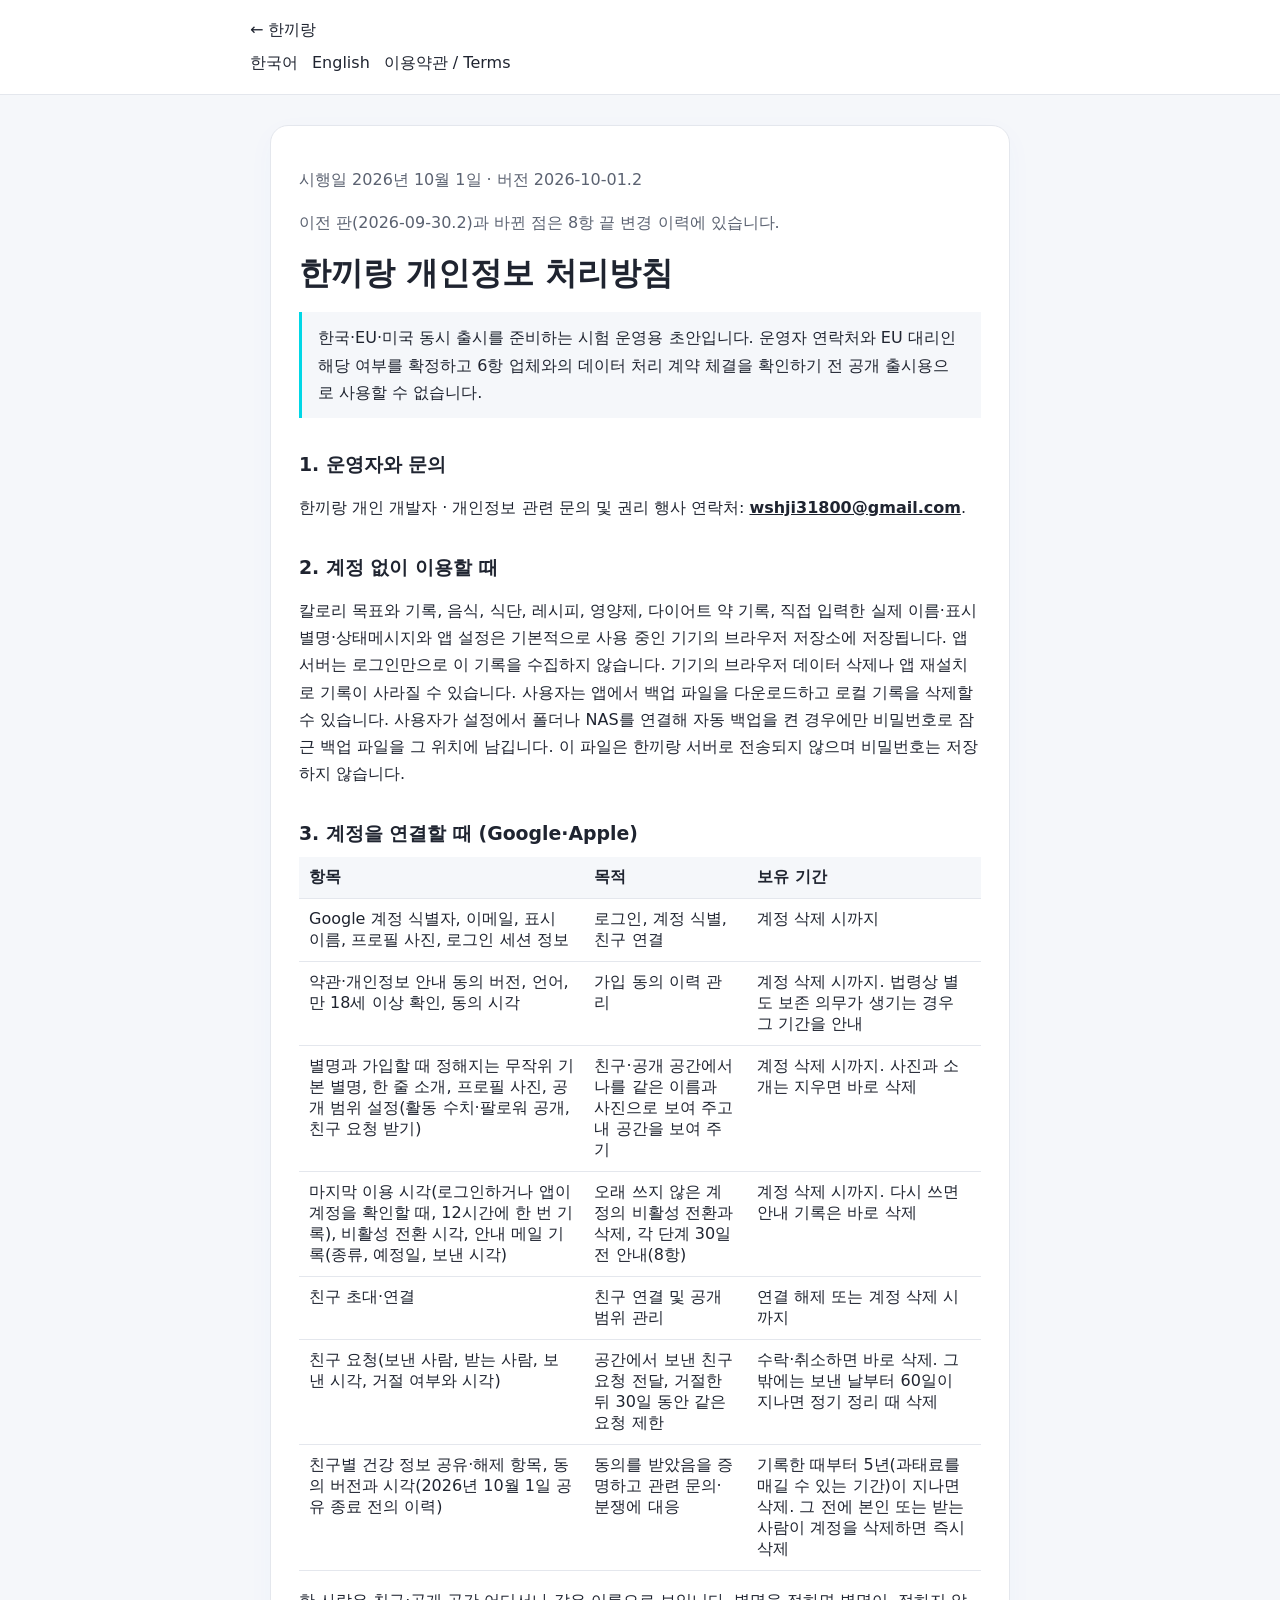
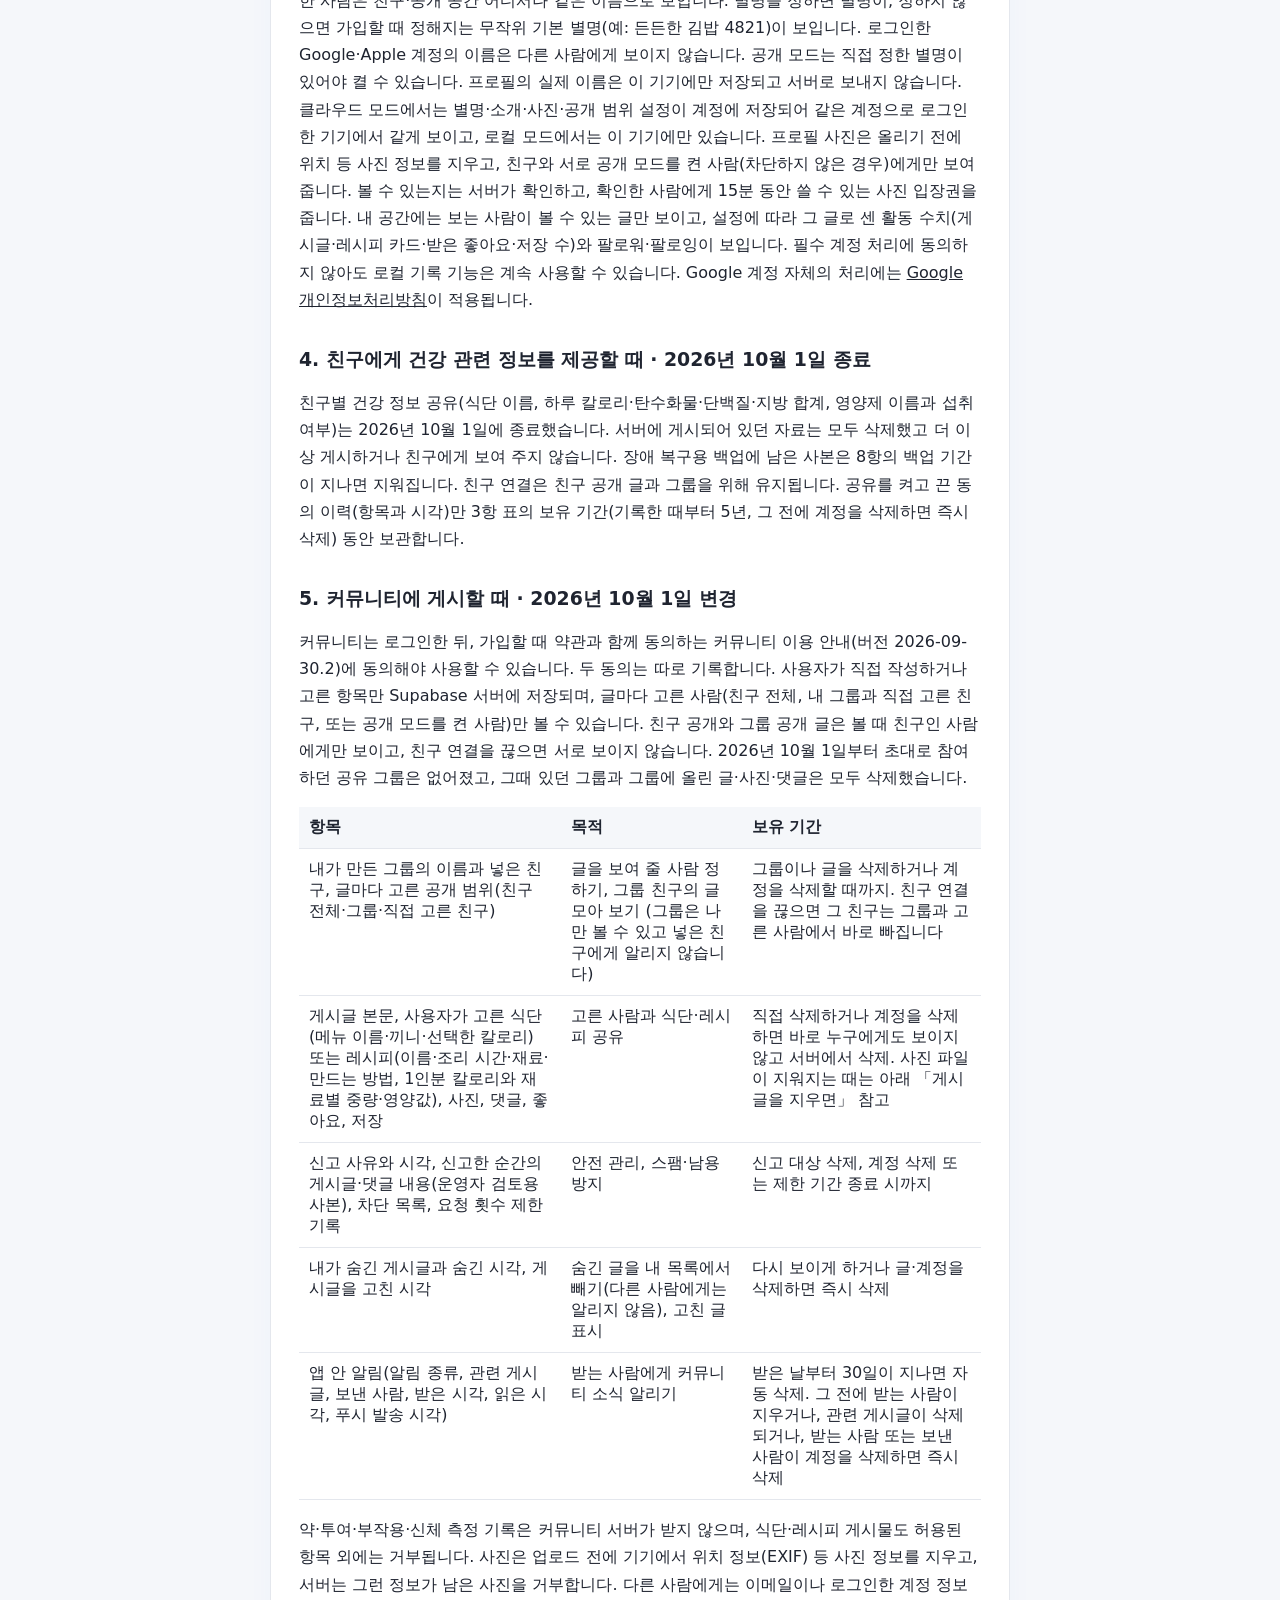
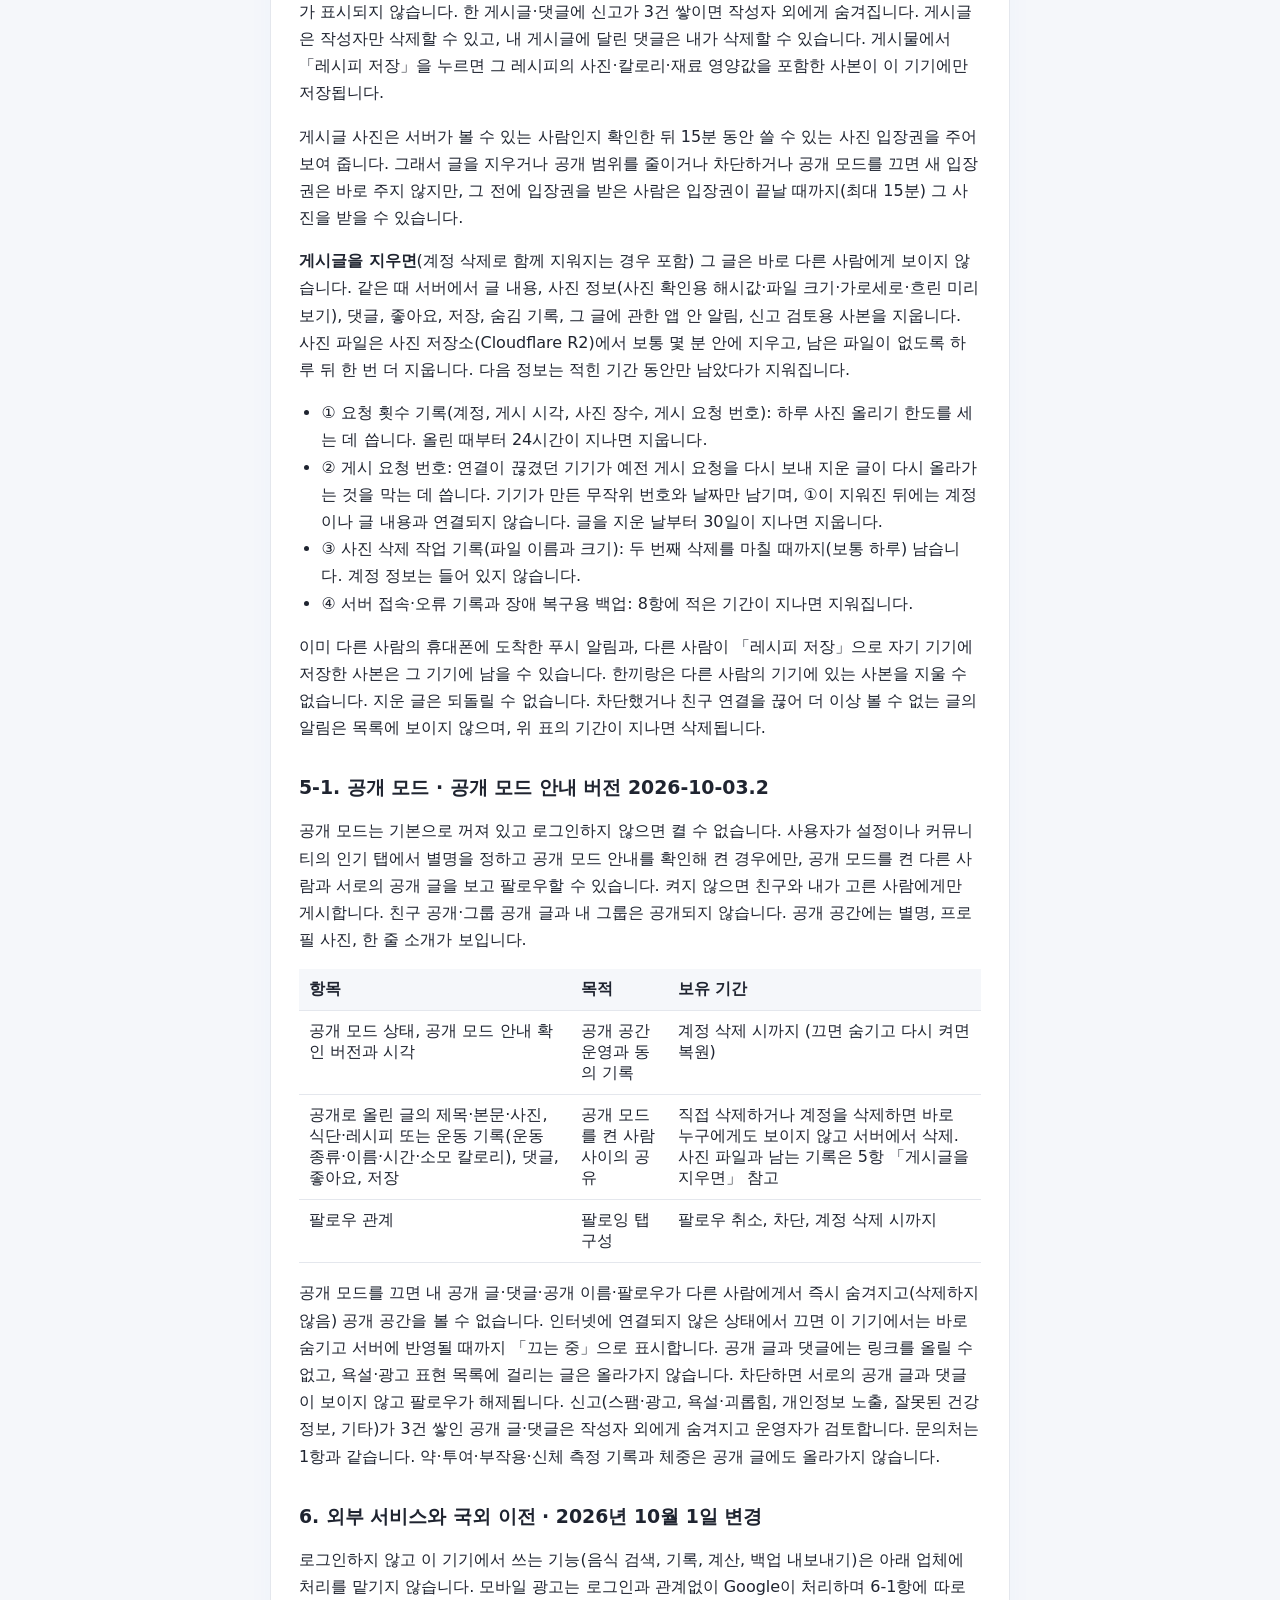
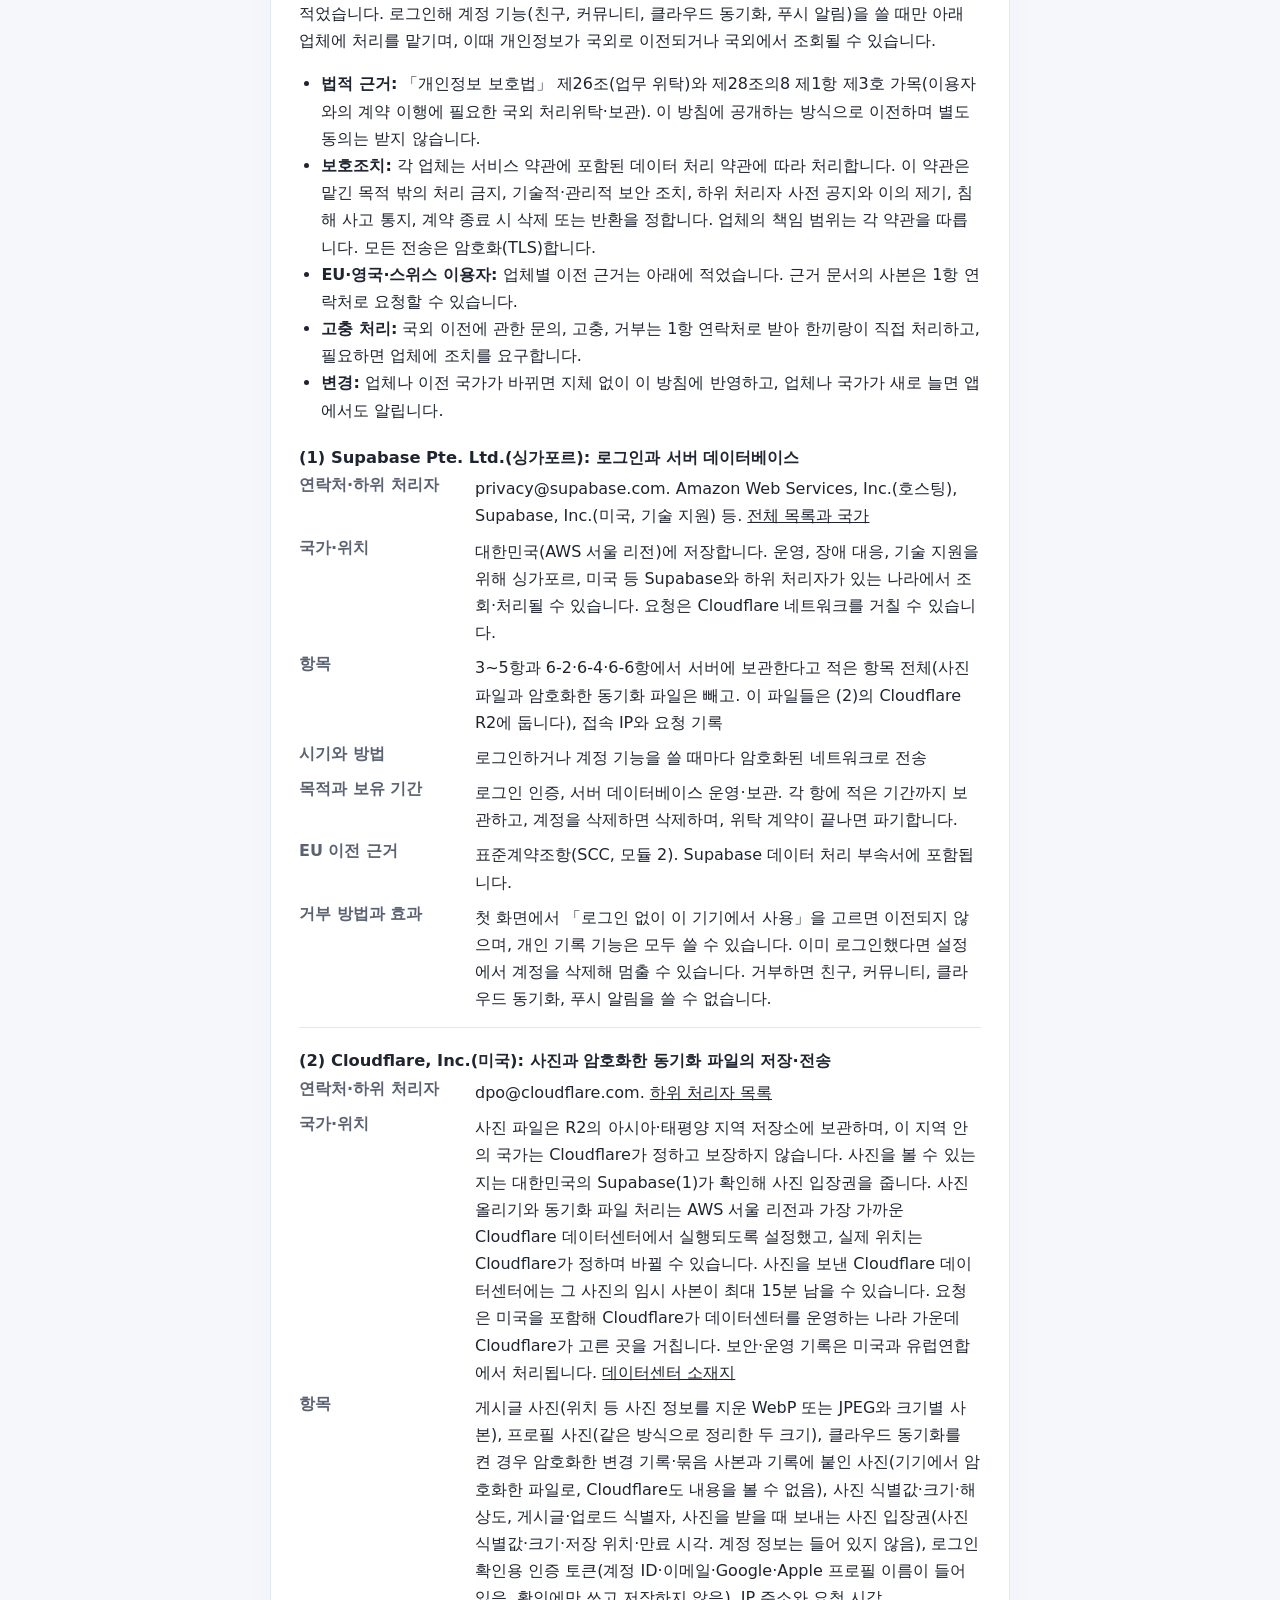
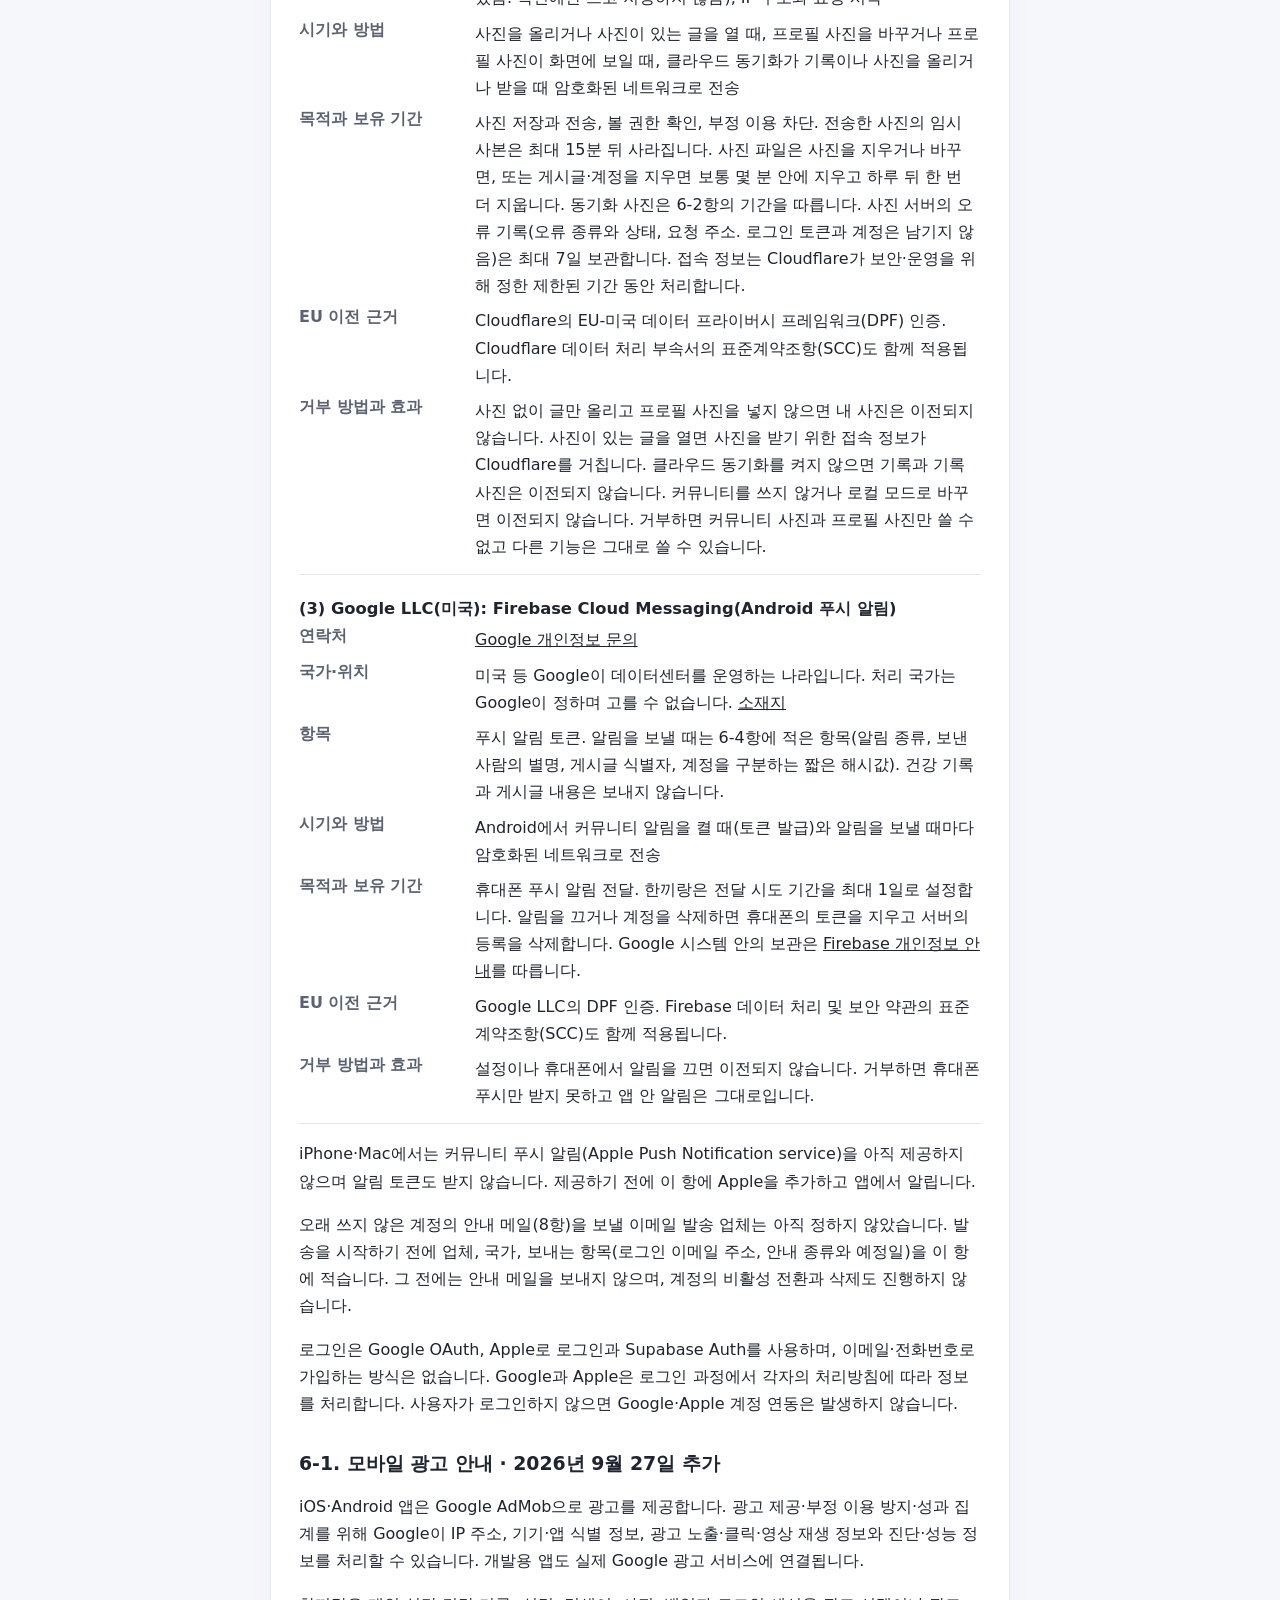
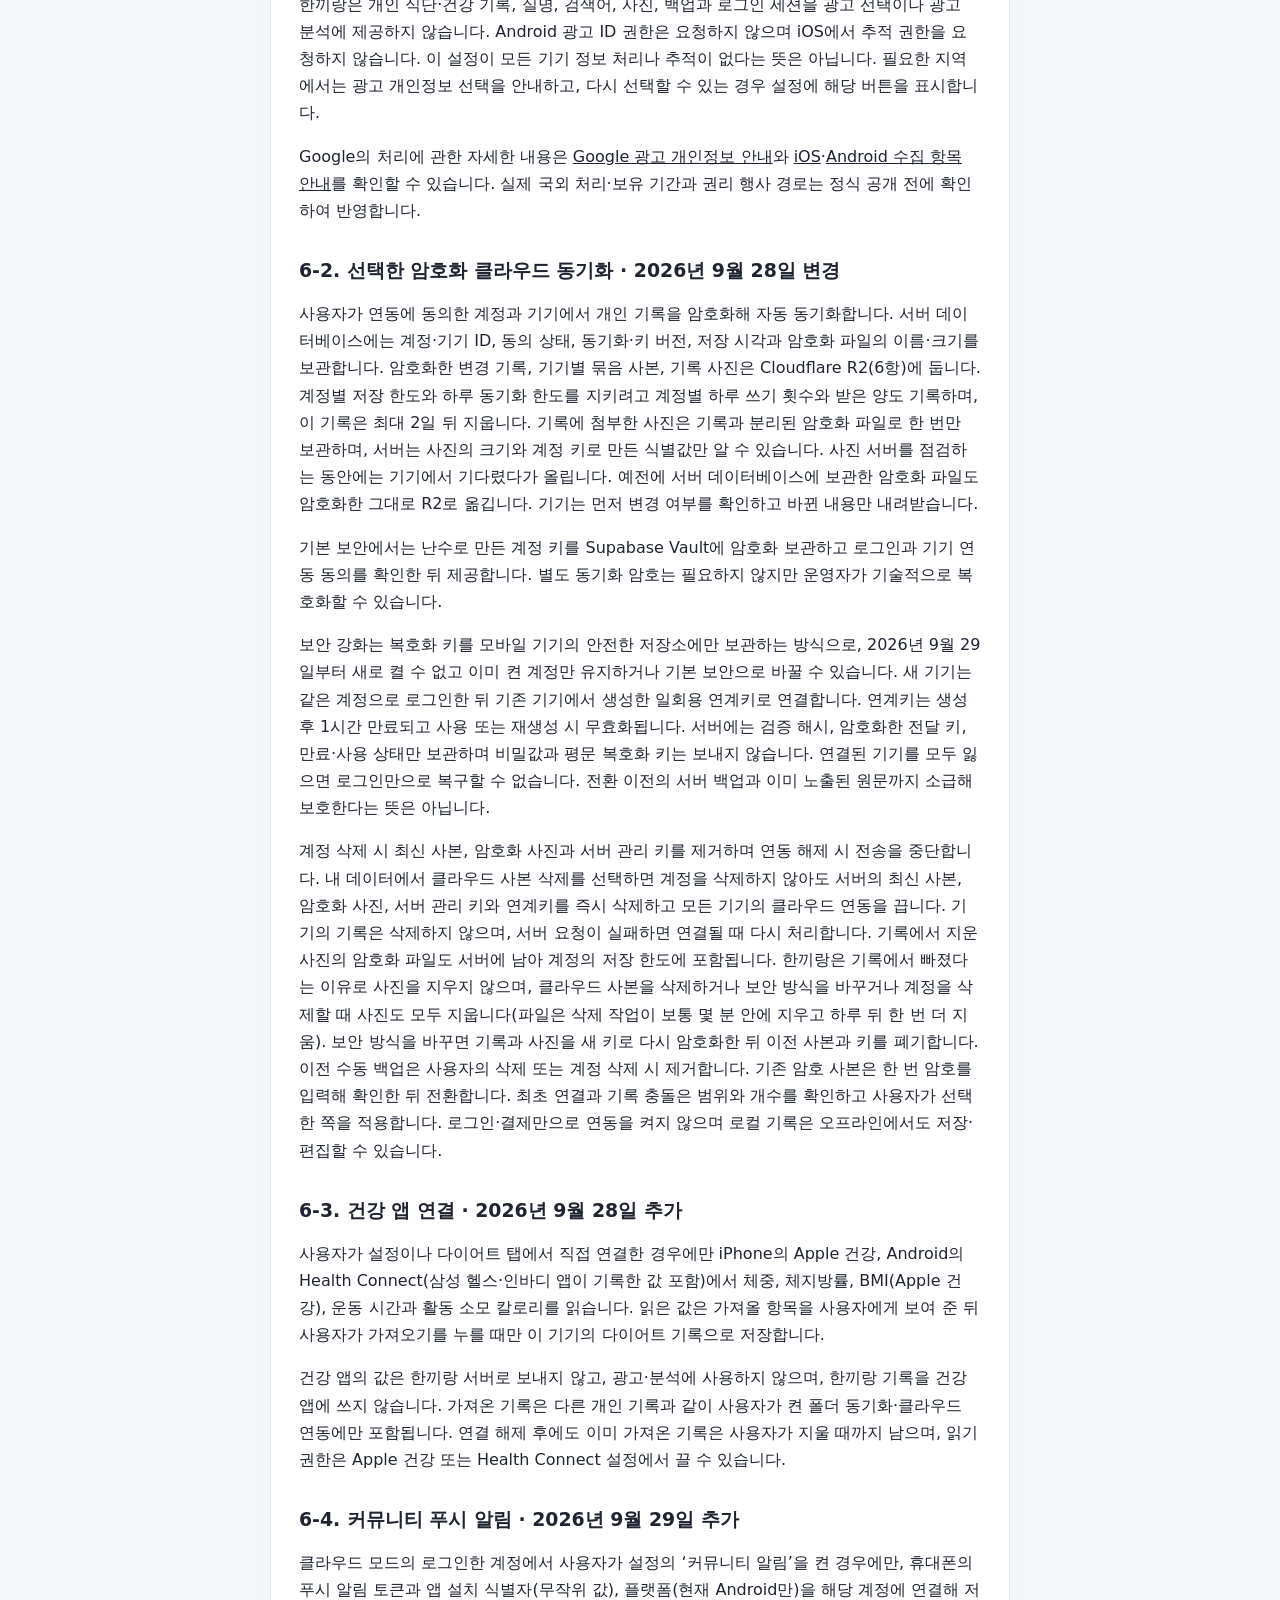
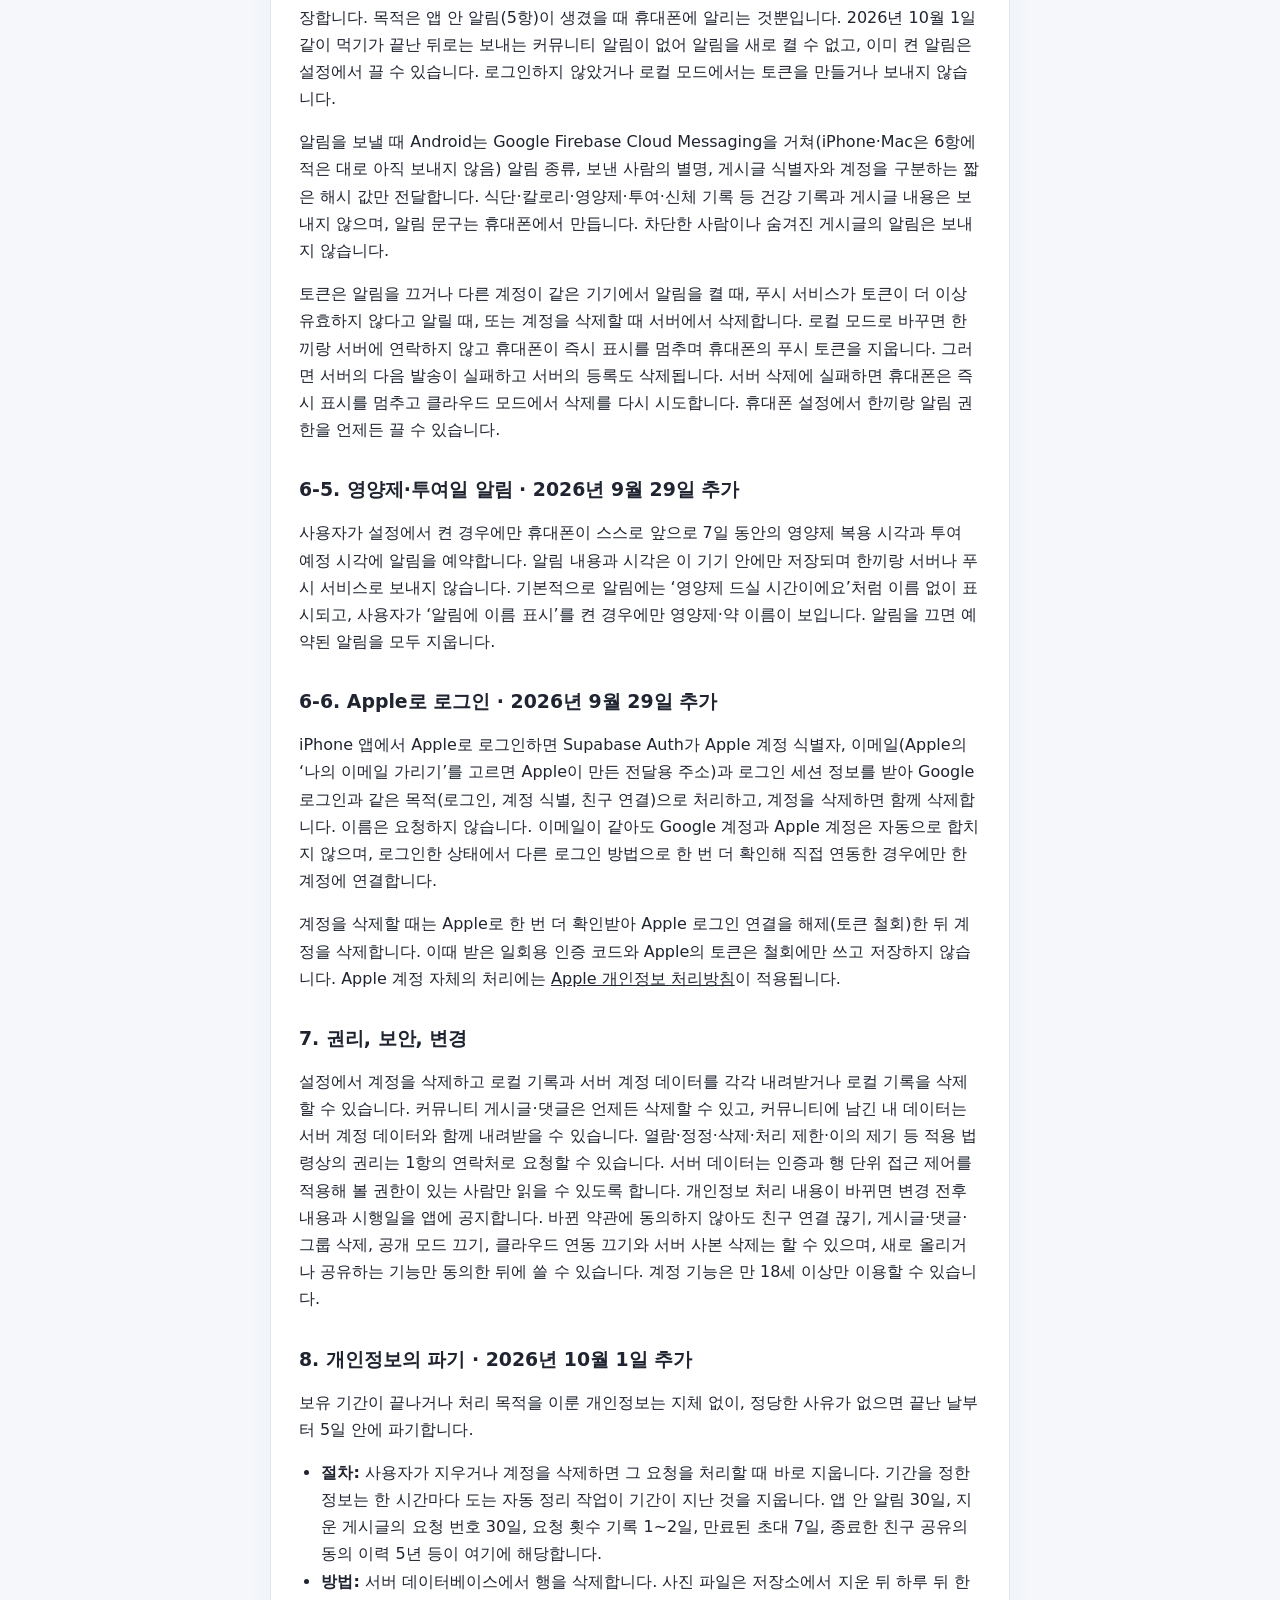
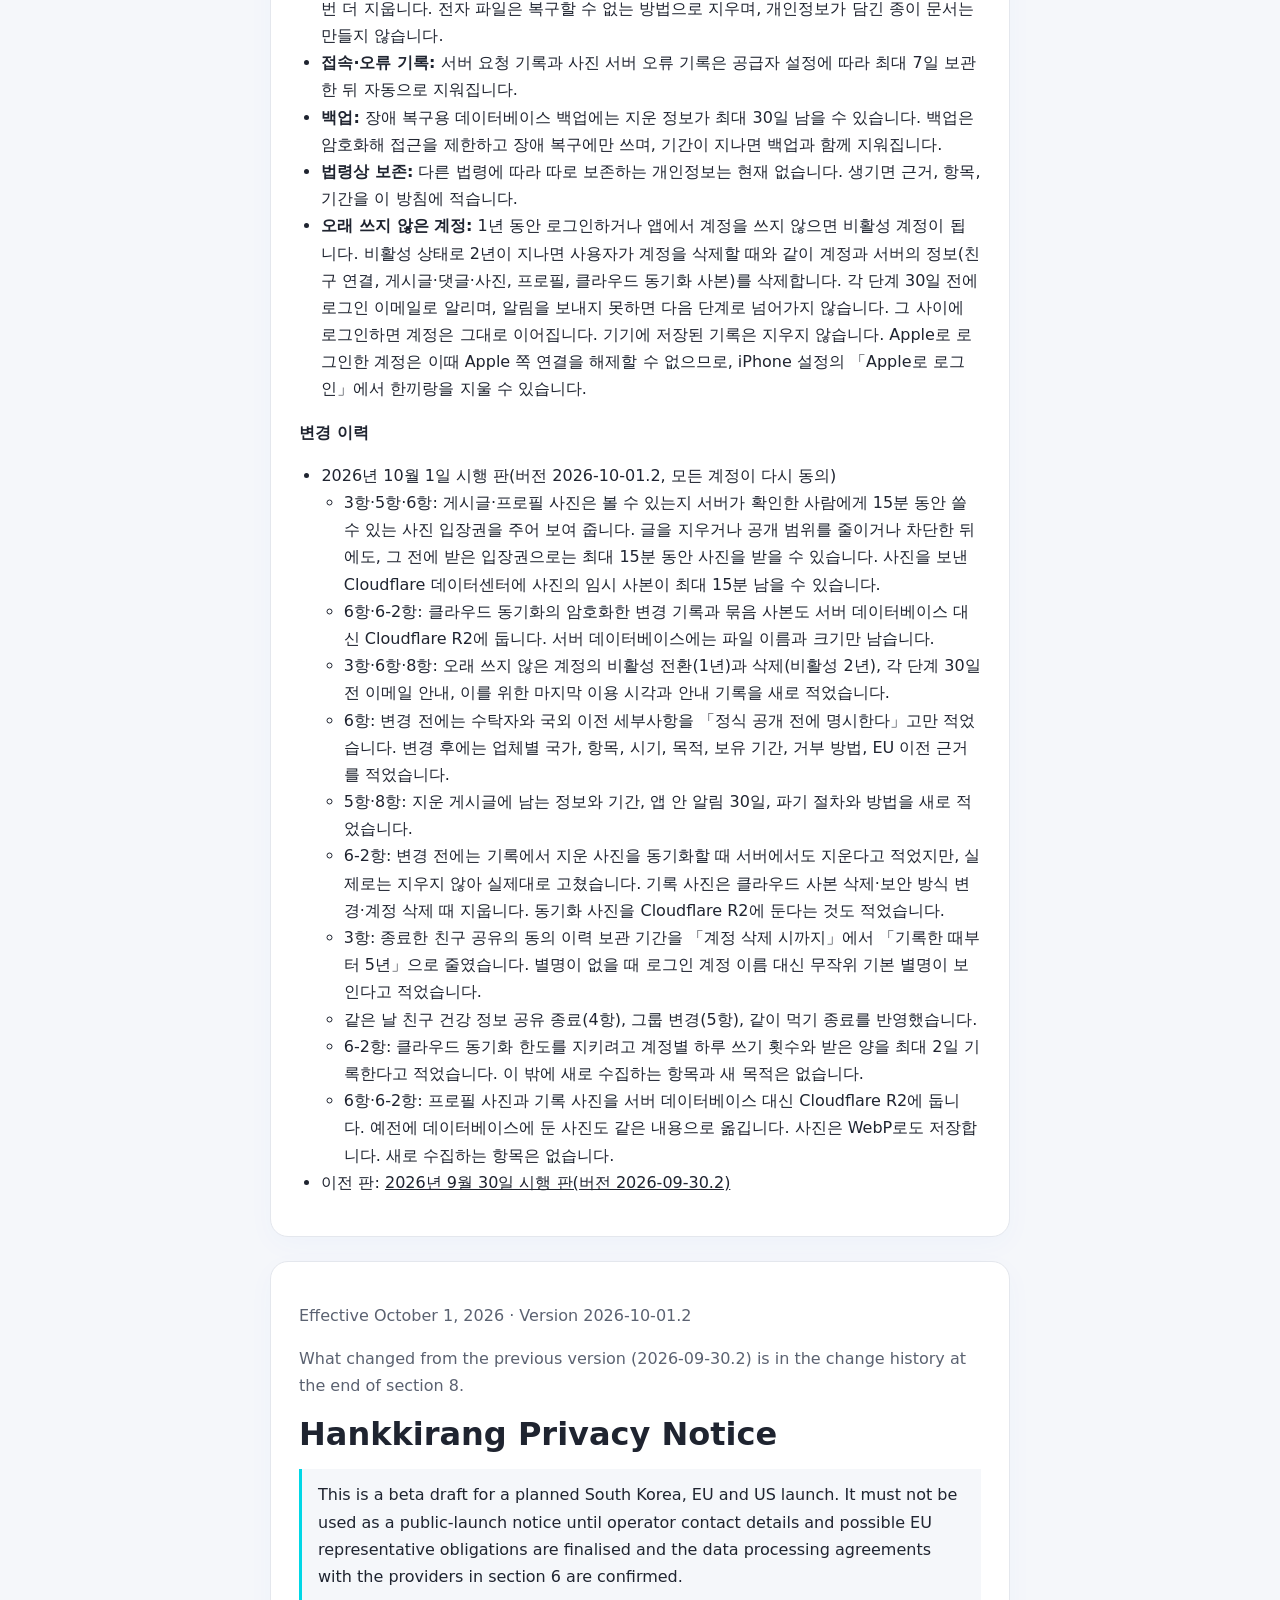
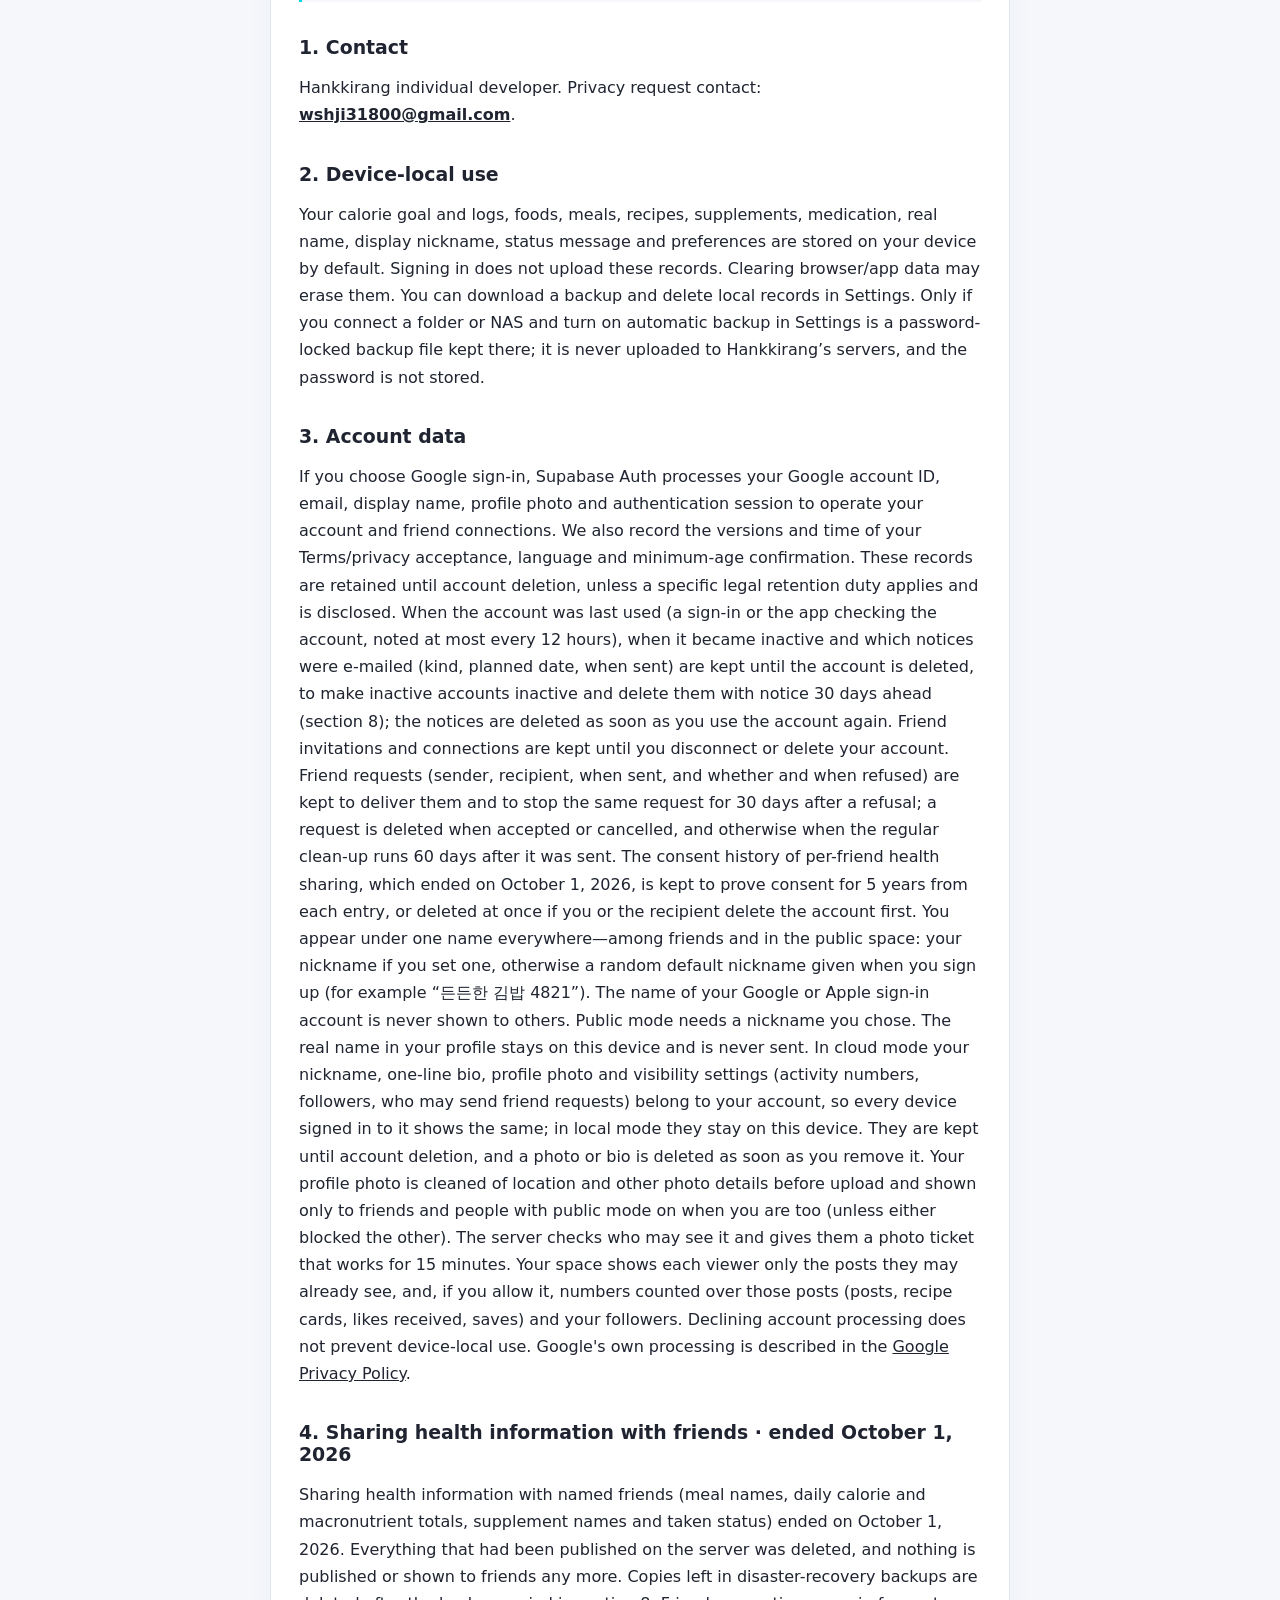
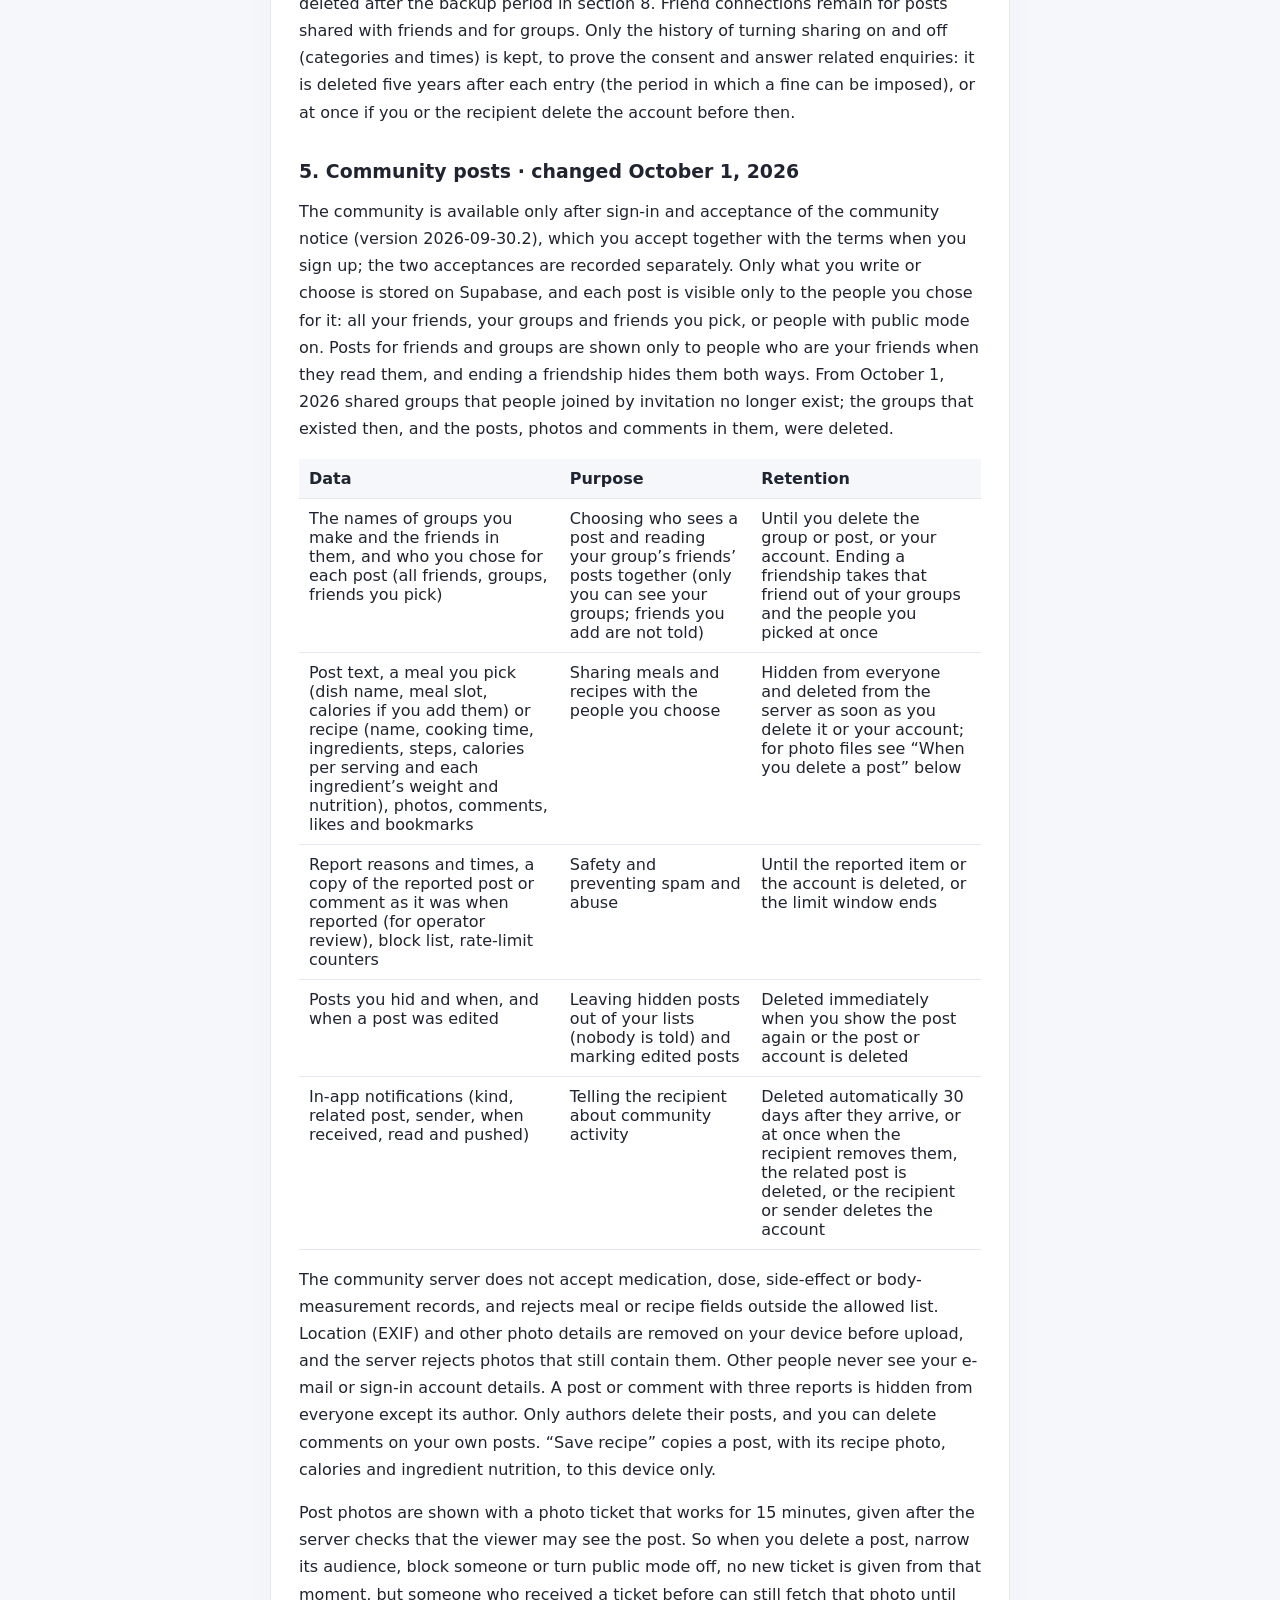
==== commit 69bde1dc: "개인정보 처리방침·이용약관 2026-10-01.2, 이전 판(2026-09-30.2) 보관 Co-Authored-By: Claude Opus 5.5 <noreply@anthropi" ====
--- a/privacy.html
+++ b/privacy.html
@@ -1,10 +1,18 @@
 <!doctype html><html lang="ko"><head><meta charset="utf-8"><meta name="viewport" content="width=device-width,initial-scale=1"><title>한끼랑 개인정보 처리방침 | Privacy Notice</title><link rel="stylesheet" href="tokens.css"><link rel="stylesheet" href="legal.css"></head><body><header><a href="index.html">← 한끼랑</a><nav aria-label="언어"><a href="#ko">한국어</a><a href="#en">English</a><a href="terms.html">이용약관 / Terms</a></nav></header><main>
-<article id="ko" lang="ko"><p class="meta">시행일 2026년 9월 24일 · 버전 2026-09-24.1</p><h1>한끼랑 개인정보 처리방침</h1><p class="note">한국·EU·미국 동시 출시를 준비하는 시험 운영용 초안입니다. 운영자 연락처, EU 대리인 해당 여부, 수탁자·하위 처리자와 국외 이전 세부사항을 확정하기 전 공개 출시용으로 사용할 수 없습니다.</p>
+<article id="ko" lang="ko"><p class="meta">시행일 2026년 10월 1일 · 버전 2026-10-01.2</p><p class="meta">이전 판(2026-09-30.2)과 바뀐 점은 8항 끝 변경 이력에 있습니다.</p><h1>한끼랑 개인정보 처리방침</h1><p class="note">한국·EU·미국 동시 출시를 준비하는 시험 운영용 초안입니다. 운영자 연락처와 EU 대리인 해당 여부를 확정하고 6항 업체와의 데이터 처리 계약 체결을 확인하기 전 공개 출시용으로 사용할 수 없습니다.</p>
 <h2>1. 운영자와 문의</h2><p>한끼랑 개인 개발자 · 개인정보 관련 문의 및 권리 행사 연락처: <strong><a href="mailto:wshji31800@gmail.com">wshji31800@gmail.com</a></strong>.</p>
-<h2>2. 계정 없이 이용할 때</h2><p>칼로리 목표와 기록, 음식, 식단, 레시피, 영양제, 다이어트 약 기록, 직접 입력한 실제 이름·표시 별명·상태메시지와 앱 설정은 기본적으로 사용 중인 기기의 브라우저 저장소에 저장됩니다. 앱 서버는 로그인만으로 이 기록을 수집하지 않습니다. 기기의 브라우저 데이터 삭제나 앱 재설치로 기록이 사라질 수 있습니다. 사용자는 앱에서 백업 파일을 다운로드하고 로컬 기록을 삭제할 수 있습니다. 데스크톱·모바일 앱의 비로그인 기록은 브라우저 저장소가 지워질 때를 대비해 같은 기기의 앱 데이터 폴더에 사본을 보관하며, 이 사본도 서버로 전송되지 않고 기록 삭제 시 함께 삭제됩니다.</p>
-<h2>3. Google 계정을 연결할 때</h2><div class="table-wrap"><table><thead><tr><th>항목</th><th>목적</th><th>보유 기간</th></tr></thead><tbody><tr><td>Google 계정 식별자, 이메일, 표시 이름, 프로필 사진, 로그인 세션 정보</td><td>로그인, 계정 식별, 친구 연결</td><td>계정 삭제 시까지</td></tr><tr><td>약관·개인정보 안내 동의 버전, 언어, 만 18세 이상 확인, 동의 시각</td><td>가입 동의 이력 관리</td><td>계정 삭제 시까지. 법령상 별도 보존 의무가 생기는 경우 그 기간을 안내</td></tr><tr><td>친구 초대·연결·공유 설정</td><td>친구 연결 및 공개 범위 관리</td><td>연결 해제 또는 계정 삭제 시까지</td></tr><tr><td>친구별 건강 정보 공유·해제 항목, 동의 버전과 시각</td><td>공유 범위와 동의 이력 관리</td><td>본인 또는 받는 사람의 계정 삭제 시까지</td></tr></tbody></table></div><p>필수 계정 처리에 동의하지 않아도 로컬 기록 기능은 계속 사용할 수 있습니다. Google 계정 자체의 처리에는 <a href="https://policies.google.com/privacy" target="_blank" rel="noopener">Google 개인정보처리방침</a>이 적용됩니다.</p>
-<h2>4. 친구에게 건강 관련 정보를 제공할 때</h2><p>사용자가 친구별 공유를 켠 경우에만 선택한 식단 이름, 하루 칼로리·탄수화물·단백질·지방 합계 또는 영양제 이름과 섭취 여부를 Supabase 서버에 게시하고 지정된 친구가 읽게 합니다. 수신자, 공유 항목과 목적은 켜기 전에 별도로 확인합니다. 목적은 친구 사이의 식단·영양 기록 확인이며 공유 해제나 연결 해제 시 활성 서버 게시물이 삭제되거나 해당 친구의 접근이 종료됩니다. 오프라인 해제는 서버에 반영될 때까지 지연될 수 있습니다. 다이어트 약 기록, 메모와 음식별 상세는 게시하지 않습니다.</p>
-<h2>5. 커뮤니티 그룹에 게시할 때</h2><p>커뮤니티는 Google 계정 연결과 별도의 커뮤니티 이용 안내(버전 2026-09-26.1) 동의 후에만 사용할 수 있습니다. 초대 코드로 참여한 비공개 그룹에서 사용자가 직접 작성하거나 고른 항목만 Supabase 서버에 저장되며, 그 그룹의 구성원만 볼 수 있습니다.</p><div class="table-wrap"><table><thead><tr><th>항목</th><th>목적</th><th>보유 기간</th></tr></thead><tbody><tr><td>그룹 이름·소개, 그룹에서 쓰는 이름, 역할(소유자·구성원), 참여 시각</td><td>그룹 운영과 구성원 표시</td><td>그룹을 나가거나 내보내지거나 그룹·계정 삭제 시까지</td></tr><tr><td>게시글 본문, 사용자가 고른 식단(메뉴 이름·끼니·선택한 칼로리) 또는 레시피(이름·조리 시간·재료·만드는 방법), 사진, 댓글, 좋아요, 저장</td><td>그룹 구성원 간 식단·레시피 공유</td><td>직접 삭제, 그룹 나가기·내보내기, 그룹·계정 삭제 시 즉시 삭제</td></tr><tr><td>신고 사유와 시각, 차단 목록, 초대 코드의 해시·만료·사용 횟수, 요청 횟수 제한 기록</td><td>안전 관리, 스팸·남용 방지</td><td>신고 대상 삭제, 계정 삭제, 초대 만료 또는 제한 기간 종료 시까지</td></tr></tbody></table></div><p>약·투여·부작용·신체 측정 기록은 커뮤니티 서버가 받지 않으며, 식단·레시피 게시물도 허용된 항목 외에는 거부됩니다. 사진은 업로드 전에 기기에서 다시 저장해 위치 정보(EXIF)를 지우고, 서버는 위치 정보가 포함된 사진을 거부합니다. 다른 구성원에게는 이메일이나 Google 계정 정보가 표시되지 않습니다. 같은 사람에 대한 신고가 3건 쌓이면 그 게시글·댓글은 작성자 외 구성원에게 숨겨지고 그룹 소유자가 삭제할 수 있습니다. 게시물에서 「레시피 저장」을 누르면 사본이 이 기기에만 저장됩니다. 「같이먹어요!」를 누르면 그 게시글이 올라온 그룹의 다른 구성원에게 그룹에서 쓰는 내 이름과 함께 앱 안 알림이 전송됩니다.</p><h2>5-1. 공개 모드 · 공개 모드 안내 버전 2026-10-03.1</h2><p>공개 모드는 기본으로 꺼져 있고 로그인하지 않으면 켤 수 없습니다. 사용자가 설정이나 커뮤니티의 인기 탭에서 공개 모드 안내를 확인하고 공개 이름을 정해 켠 경우에만, 공개 모드를 켠 다른 사람과 서로의 공개 글을 보고 팔로우할 수 있습니다. 켜지 않으면 지금처럼 초대받은 그룹 안에서만 게시합니다. 그룹의 글과 그룹 이름은 공개되지 않습니다.</p><div class="table-wrap"><table><thead><tr><th>항목</th><th>목적</th><th>보유 기간</th></tr></thead><tbody><tr><td>공개 이름, 공개 모드 상태, 공개 모드 안내 확인 버전과 시각</td><td>공개 공간 운영과 동의 기록</td><td>계정 삭제 시까지 (끄면 숨기고 다시 켜면 복원)</td></tr><tr><td>공개로 올린 글의 제목·본문·사진, 식단·레시피 또는 운동 기록(운동 종류·이름·시간·소모 칼로리), 댓글, 좋아요, 저장</td><td>공개 모드를 켠 사람 사이의 공유</td><td>직접 삭제하거나 계정을 삭제하면 즉시 삭제</td></tr><tr><td>팔로우 관계</td><td>팔로잉 탭 구성</td><td>팔로우 취소, 차단, 계정 삭제 시까지</td></tr></tbody></table></div><p>공개 모드를 끄면 내 공개 글·댓글·공개 이름·팔로우가 다른 사람에게서 즉시 숨겨지고(삭제하지 않음) 공개 공간을 볼 수 없습니다. 인터넷에 연결되지 않은 상태에서 끄면 이 기기에서는 바로 숨기고 서버에 반영될 때까지 「끄는 중」으로 표시합니다. 공개 글과 댓글에는 링크를 올릴 수 없고, 욕설·광고 표현 목록에 걸리는 글은 올라가지 않습니다. 차단하면 서로의 공개 글과 댓글이 보이지 않고 팔로우가 해제됩니다. 신고(스팸·광고, 욕설·괴롭힘, 개인정보 노출, 잘못된 건강 정보, 기타)가 3건 쌓인 공개 글·댓글은 작성자 외에게 숨겨지고 운영자가 검토합니다. 문의처는 1항과 같습니다. 약·투여·부작용·신체 측정 기록과 체중은 공개 글에도 올라가지 않으며, 같이 먹기와 그 알림은 그룹 안에서만 쓸 수 있습니다.</p><h2>6. 외부 서비스와 국외 처리</h2><p>로그인은 Google OAuth와 Supabase Auth를 사용합니다. 계정, 사용자가 켠 친구 공유 데이터와 커뮤니티 데이터는 Supabase 프로젝트에 보관됩니다. 프로젝트 설정에서 확인한 주 데이터베이스 리전은 대한민국 서울(ap-northeast-2)입니다. Google과 Supabase의 서비스 운영·지원 과정에서 별도 처리 위치와 하위 처리자가 있을 수 있습니다. 수탁자·하위 처리자 및 국외 이전의 국가·항목·방법·기간·거부 방법은 정식 공개 전에 검증하여 이 방침에 명시합니다. 사용자가 로그인하지 않으면 Google 계정 연동은 발생하지 않습니다.</p>
-<h2>6-1. 모바일 광고 안내 · 2026년 9월 27일 추가</h2><p>iOS·Android 앱은 Google AdMob으로 광고를 제공합니다. 광고 제공·부정 이용 방지·성과 집계를 위해 Google이 IP 주소, 기기·앱 식별 정보, 광고 노출·클릭·영상 재생 정보와 진단·성능 정보를 처리할 수 있습니다. 개발용 앱도 실제 Google 광고 서비스에 연결됩니다.</p><p>한끼랑은 개인 식단·건강 기록, 실명, 검색어, 사진, 백업과 로그인 세션을 광고 선택이나 광고 분석에 제공하지 않습니다. Android 광고 ID 권한은 요청하지 않으며 iOS에서 추적 권한을 요청하지 않습니다. 이 설정이 모든 기기 정보 처리나 추적이 없다는 뜻은 아닙니다. 필요한 지역에서는 광고 개인정보 선택을 안내하고, 다시 선택할 수 있는 경우 설정에 해당 버튼을 표시합니다.</p><p>Google의 처리에 관한 자세한 내용은 <a href="https://policies.google.com/technologies/ads" rel="noopener noreferrer" target="_blank">Google 광고 개인정보 안내</a>와 <a href="https://developers.google.com/admob/ios/privacy/data-disclosure" rel="noopener noreferrer" target="_blank">iOS</a>·<a href="https://developers.google.com/admob/android/privacy/play-data-disclosure" rel="noopener noreferrer" target="_blank">Android 수집 항목 안내</a>를 확인할 수 있습니다. 실제 국외 처리·보유 기간과 권리 행사 경로는 정식 공개 전에 확인하여 반영합니다.</p><h2>6-2. 선택한 암호화 클라우드 동기화 · 2026년 9월 28일 변경</h2><p>사용자가 연동에 동의한 계정과 기기에서 개인 기록을 암호화해 자동 동기화합니다. 서버에는 계정·기기 ID, 동의 상태, 동기화·키 버전, 저장 시각, 암호화 내용과 매개변수를 보관합니다. 기록에 첨부한 사진은 기록과 분리된 암호화 파일로 한 번만 보관하며, 서버는 사진의 크기와 계정 키로 만든 식별값만 알 수 있습니다. 기기는 먼저 변경 여부를 확인하고 바뀐 내용만 내려받습니다.</p><p>기본 보안에서는 난수로 만든 계정 키를 Supabase Vault에 암호화 보관하고 로그인과 기기 연동 동의를 확인한 뒤 제공합니다. 별도 동기화 암호는 필요하지 않지만 운영자가 기술적으로 복호화할 수 있습니다.</p><p>선택적인 보안 강화에서는 복호화 키를 모바일 기기의 안전한 저장소에만 보관합니다. 새 기기는 같은 계정으로 로그인한 뒤 기존 기기에서 생성한 일회용 연계키로 연결합니다. 연계키는 생성 후 1시간 만료되고 사용 또는 재생성 시 무효화됩니다. 서버에는 검증 해시, 암호화한 전달 키, 만료·사용 상태만 보관하며 비밀값과 평문 복호화 키는 보내지 않습니다. 연결된 기기를 모두 잃으면 로그인만으로 복구할 수 없습니다. 전환 이전의 서버 백업과 이미 노출된 원문까지 소급해 보호한다는 뜻은 아닙니다.</p><p>계정 삭제 시 최신 사본, 암호화 사진과 서버 관리 키를 제거하며 연동 해제 시 전송을 중단합니다. 내 데이터에서 클라우드 사본 삭제를 선택하면 계정을 삭제하지 않아도 서버의 최신 사본, 암호화 사진, 서버 관리 키와 연계키를 즉시 삭제하고 모든 기기의 클라우드 연동을 끕니다. 기기의 기록은 삭제하지 않으며, 서버 요청이 실패하면 연결될 때 다시 처리합니다. 기록에서 지운 사진은 그 변경을 동기화할 때 서버에서도 삭제합니다(올린 지 10분이 안 된 사진은 다음 동기화 때). 보안 방식을 바꾸면 기록과 사진을 새 키로 다시 암호화한 뒤 이전 사본과 키를 폐기합니다. 이전 수동 백업은 사용자의 삭제 또는 계정 삭제 시 제거합니다. 기존 암호 사본은 한 번 암호를 입력해 확인한 뒤 전환합니다. 최초 연결과 기록 충돌은 범위와 개수를 확인하고 사용자가 선택한 쪽을 적용합니다. 로그인·결제만으로 연동을 켜지 않으며 로컬 기록은 오프라인에서도 저장·편집할 수 있습니다.</p>
-<h2>6-3. 건강 앱 연결 · 2026년 9월 28일 추가</h2><p>사용자가 설정이나 다이어트 탭에서 직접 연결한 경우에만 iPhone의 Apple 건강, Android의 Health Connect(삼성 헬스·인바디 앱이 기록한 값 포함)에서 체중, 체지방률, BMI(Apple 건강), 운동 시간과 활동 소모 칼로리를 읽습니다. 읽은 값은 가져올 항목을 사용자에게 보여 준 뒤 사용자가 가져오기를 누를 때만 이 기기의 다이어트 기록으로 저장합니다.</p><p>건강 앱의 값은 한끼랑 서버로 보내지 않고, 광고·분석에 사용하지 않으며, 한끼랑 기록을 건강 앱에 쓰지 않습니다. 가져온 기록은 다른 개인 기록과 같이 사용자가 켠 폴더 동기화·클라우드 연동에만 포함됩니다. 연결 해제 후에도 이미 가져온 기록은 사용자가 지울 때까지 남으며, 읽기 권한은 Apple 건강 또는 Health Connect 설정에서 끌 수 있습니다.</p><h2>6-4. 커뮤니티 푸시 알림 · 2026년 9월 29일 추가</h2><p>클라우드 모드의 로그인한 계정에서 사용자가 설정의 ‘커뮤니티 알림’을 켠 경우에만, 휴대폰의 푸시 알림 토큰과 앱 설치 식별자(무작위 값), 플랫폼(Android·iOS)을 해당 계정에 연결해 저장합니다. 목적은 내가 속한 그룹에서 레시피 공유·같이 먹기 초대·참여가 생겼을 때 휴대폰에 알리는 것뿐입니다. 로그인하지 않았거나 로컬 모드에서는 토큰을 만들거나 보내지 않습니다.</p><p>알림을 보낼 때 Google Firebase Cloud Messaging(Android)과 Apple Push Notification service(iOS)를 거쳐 알림 종류, 보낸 사람의 그룹 별명, 게시글 식별자와 계정을 구분하는 짧은 해시 값만 전달합니다. 식단·칼로리·영양제·투여·신체 기록 등 건강 기록과 게시글 내용은 보내지 않으며, 알림 문구는 휴대폰에서 만듭니다. 차단한 사람이나 숨겨진 게시글의 알림은 보내지 않습니다.</p><p>토큰은 알림을 끄거나 다른 계정이 같은 기기에서 알림을 켤 때, 푸시 서비스가 토큰이 더 이상 유효하지 않다고 알릴 때, 또는 계정을 삭제할 때 서버에서 삭제합니다. 로컬 모드로 바꾸면 한끼랑 서버에 연락하지 않고 휴대폰이 즉시 표시를 멈추며 휴대폰의 푸시 토큰을 지웁니다. 그러면 서버의 다음 발송이 실패하고 서버의 등록도 삭제됩니다. 서버 삭제에 실패하면 휴대폰은 즉시 표시를 멈추고 클라우드 모드에서 삭제를 다시 시도합니다. 휴대폰 설정에서 한끼랑 알림 권한을 언제든 끌 수 있습니다.</p><h2>6-5. 영양제·투여일 알림 · 2026년 9월 29일 추가</h2><p>사용자가 설정에서 켠 경우에만 휴대폰이 스스로 앞으로 7일 동안의 영양제 복용 시각과 투여 예정 시각에 알림을 예약합니다. 알림 내용과 시각은 이 기기 안에만 저장되며 한끼랑 서버나 푸시 서비스로 보내지 않습니다. 기본적으로 알림에는 ‘영양제 드실 시간이에요’처럼 이름 없이 표시되고, 사용자가 ‘알림에 이름 표시’를 켠 경우에만 영양제·약 이름이 보입니다. 알림을 끄면 예약된 알림을 모두 지웁니다.</p><h2>7. 권리, 보안, 변경</h2><p>설정에서 계정을 삭제하고 로컬 기록과 서버 계정 데이터를 각각 내려받거나 로컬 기록을 삭제할 수 있으며, 친구별 공유도 언제든 해제할 수 있습니다. 커뮤니티 게시글·댓글은 언제든 삭제할 수 있고, 커뮤니티에 남긴 내 데이터는 서버 계정 데이터와 함께 내려받을 수 있습니다. 열람·정정·삭제·처리 제한·이의 제기 등 적용 법령상의 권리는 출시 전 표시할 연락처로 요청할 수 있습니다. 서버의 친구 데이터는 인증과 접근 제어를 적용해 지정된 친구만 읽을 수 있도록 합니다. 개인정보 처리 내용이 바뀌면 변경 전후 내용과 시행일을 앱에 공지합니다. 계정 기능은 만 18세 이상만 이용할 수 있습니다.</p></article>
-<article id="en" lang="en"><p class="meta">Effective September 24, 2026 · Version 2026-09-24.1</p><h1>Hankkirang Privacy Notice</h1><p class="note">This is a beta draft for a planned South Korea, EU and US launch. It must not be used as a public-launch notice until operator contact details, possible EU representative obligations, processors and cross-border transfer details are finalised.</p><h2>1. Contact</h2><p>Hankkirang individual developer. Privacy request contact: <strong><a href="mailto:wshji31800@gmail.com">wshji31800@gmail.com</a></strong>.</p><h2>2. Device-local use</h2><p>Your calorie goal and logs, foods, meals, recipes, supplements, medication, real name, display nickname, status message and preferences are stored on your device by default. Signing in does not upload these records. Clearing browser/app data may erase them. You can download a backup and delete local records in Settings. The desktop and mobile apps also keep a copy of guest records in the app data folder on the same device in case browser storage is cleared; that copy is never uploaded and is deleted when you delete your records.</p><h2>3. Account data</h2><p>If you choose Google sign-in, Supabase Auth processes your Google account ID, email, display name, profile photo and authentication session to operate your account and friend connections. We also record the versions and time of your Terms/privacy acceptance, language and minimum-age confirmation. These records are retained until account deletion, unless a specific legal retention duty applies and is disclosed. Declining account processing does not prevent device-local use. Google's own processing is described in the <a href="https://policies.google.com/privacy" target="_blank" rel="noopener">Google Privacy Policy</a>.</p><h2>4. Sharing with friends</h2><p>Only when you enable sharing for a named friend do selected meal names, daily calorie/macronutrient totals, or supplement names and taken status go to Supabase and become visible to that friend. We ask separately for each recipient and category, and record the choice, policy version and time until either account is deleted. Active published data is deleted, or that friend's access ends, when you revoke sharing or disconnect. An offline revocation takes effect after it reaches the server. Medication, notes and individual food details are not published.</p><h2>5. Community groups</h2><p>The community is available only after Google sign-in and a separate community notice (version 2026-09-26.1). In private, invitation-only groups, only what you write or choose is stored on Supabase, and only members of that group can see it.</p><div class="table-wrap"><table><thead><tr><th>Data</th><th>Purpose</th><th>Retention</th></tr></thead><tbody><tr><td>Group name and description, your name in the group, role (owner or member), time joined</td><td>Running groups and showing members</td><td>Until you leave or are removed, or the group or account is deleted</td></tr><tr><td>Post text, a meal you pick (dish name, meal slot, calories if you add them) or recipe (name, cooking time, ingredients, steps), photos, comments, likes and bookmarks</td><td>Sharing meals and recipes with group members</td><td>Deleted immediately when you delete it, leave or are removed, or the group or account is deleted</td></tr><tr><td>Report reasons and times, block list, invitation code hashes, expiry and use counts, rate-limit counters</td><td>Safety and preventing spam and abuse</td><td>Until the reported item or the account is deleted, the invitation expires, or the limit window ends</td></tr></tbody></table></div><p>The community server does not accept medication, dose, side-effect or body-measurement records, and rejects meal or recipe fields outside the allowed list. Photos are re-saved on your device before upload to remove location (EXIF) data, and the server rejects photos that still contain it. Other members never see your e-mail or Google account details. Items with three reports are hidden from everyone except the author and can be deleted by the group owner. “Save recipe” copies a post to this device only. “Eat together!” sends an in-app notification with your group display name to the other members of that post’s group.</p><h2>5-1. Public mode · public mode notice version 2026-10-03.1</h2><p>Public mode is off by default and cannot be turned on without signing in. Only when you read the public mode notice in Settings or the Popular tab and choose a public name can you and others with public mode on see each other’s public posts and follow each other. Without it you post only in groups you were invited to, as before. Group posts and group names are never made public.</p><div class="table-wrap"><table><thead><tr><th>Data</th><th>Purpose</th><th>Retention</th></tr></thead><tbody><tr><td>Public name, public mode status, the notice version you accepted and when</td><td>Running the public space and recording consent</td><td>Until account deletion (hidden while off, restored when turned on again)</td></tr><tr><td>Title, text and photo of public posts, a meal, recipe or exercise (type, name, minutes, calories burned), comments, likes and bookmarks</td><td>Sharing between people with public mode on</td><td>Deleted immediately when you delete it or your account</td></tr><tr><td>Follows</td><td>Building the Following tab</td><td>Until you unfollow, block, or delete your account</td></tr></tbody></table></div><p>Turning public mode off hides your public posts, comments, public name and follows from others at once (nothing is deleted) and closes the public space to you. If you are offline, it is hidden on this device right away and shown as “turning off” until the server is told. Public posts and comments cannot contain links, and text matching a list of abusive or advertising terms is refused. Blocking someone hides both people’s public posts and comments from each other and ends follows. A public post or comment with three reports (spam or advertising, abuse or harassment, exposed personal information, false health information, other) is hidden from everyone except its author and reviewed by the operator; contact details are in section 1. Medication, dose, side-effect and body-measurement records, including weight, are never accepted in public posts, and eating together and its notifications stay inside groups.</p><h2>6. Providers and transfers</h2><p>Google OAuth and Supabase Auth support sign-in. Account data, opted-in friend data and community data are held in the configured Supabase project. The primary database region shown in project settings is Seoul, Republic of Korea (ap-northeast-2). Google and Supabase may use additional locations or subprocessors for service operations and support. Processor and cross-border transfer details must be verified and added before public launch. No Google account connection occurs when you use the app without signing in.</p><h2>6-1. Mobile advertising · addendum September 27, 2026</h2><p>The iOS and Android apps use Google AdMob. Google may process IP addresses, device and app identifiers, ad impressions, clicks, video interactions, and diagnostic and performance information for advertising, fraud prevention and measurement. Development builds also connect to Google’s advertising service.</p><p>Hankkirang does not provide personal meal or health records, real names, searches, photos, backups or authentication sessions for ad targeting or analytics. The Android app does not request advertising ID permission, and the iOS app does not request tracking authorization. These settings do not mean that all device-data processing or tracking is absent. Where required, advertising privacy choices are presented, with a settings button to revisit available choices.</p><p>See <a href="https://policies.google.com/technologies/ads" rel="noopener noreferrer" target="_blank">Google’s advertising privacy information</a> and its <a href="https://developers.google.com/admob/ios/privacy/data-disclosure" rel="noopener noreferrer" target="_blank">iOS</a> and <a href="https://developers.google.com/admob/android/privacy/play-data-disclosure" rel="noopener noreferrer" target="_blank">Android data disclosures</a>. Cross-border processing, retention and rights-request details must be verified and included before public launch.</p><h2>6-2. Optional encrypted cloud synchronization · Updated September 28, 2026</h2><p>Devices synchronize personal record changes and deletions only after you turn on cloud data linking and consent for that account and device. Food and calorie records, meal plans, recipes, supplements, medications, weight, preferences and profiles are encrypted on your device before upload. The server stores account and device IDs, consent status, synchronization and key versions, times, the ciphertext and its encryption parameters. Photos attached to records are stored once as separate encrypted files; the server learns only their size and an identifier derived from your account key. Devices first check whether anything changed and download only changed content.</p><p>In standard security, a randomly generated account key is stored encrypted in Supabase Vault and provided after your sign-in and device linking consent are verified. No separate synchronization password is needed, but the operator can technically decrypt your records.</p><p>With the optional enhanced security, the decryption key is kept only in secure storage on your mobile devices. A new device signs in with the same account and connects with a one-time link key created on an already linked device. A link key expires one hour after it is created and becomes invalid once used or regenerated. The server stores only a verification hash, the encrypted key being transferred, and its expiry and use status; the secret and the plaintext key are never sent. If you lose every linked device, signing in alone cannot recover your cloud records. Enhanced security does not retroactively protect earlier server copies or data that was already exposed.</p><p>Account deletion removes the latest encrypted copy, the encrypted photos and the server-managed key. Turning linking off stops further transfers. Choosing Delete cloud copy in My data deletes the server copy, encrypted photos, server-managed key and link keys at once without deleting your account, and turns off cloud linking on every device. Records on your devices are not deleted; if the request fails, it is retried when you are back online. Photos you delete from your records are also deleted from the server when that change is synchronized (photos uploaded less than 10 minutes earlier, at the next synchronization). Changing the security mode re-encrypts records and photos with the new key before the previous copies and key are discarded. Earlier manual backups remain until you delete them or the account. A copy protected by an earlier synchronization password is converted after you enter that password once. Initial linking and conflicting changes require your choice after reviewing categories and counts. Signing in or purchasing does not turn on synchronization. Local records remain available offline.</p><h2>6-3. Health app connection · Added September 28, 2026</h2><p>Only when you connect it yourself from Settings or the Diet tab, the app reads weight, body fat percentage, BMI (Apple Health), workout duration and active calories from Apple Health on iPhone or Health Connect on Android (including values written by Samsung Health and InBody). The values are saved as diet records on this device only after the app shows you what it will import and you choose to import.</p><p>Values from the health app are not sent to Hankkirang servers, are not used for advertising or analytics, and Hankkirang does not write to the health app. Imported records are included only in the folder sync or cloud data linking you have turned on, like other personal records. After you disconnect, records already imported stay until you delete them, and you can revoke read access in Apple Health or Health Connect settings.</p><h2>6-4. Community push notifications · Added September 29, 2026</h2><p>Only when you turn on ‘Community notifications’ in Settings for a signed-in account in cloud mode, the app stores your phone’s push notification token, a random app installation identifier and the platform (Android or iOS) with that account. They are used only to notify your phone when someone in your groups shares a recipe or invites you to, or joins, a meal. Without an account or in local mode, no token is created or sent.</p><p>Notifications pass through Google Firebase Cloud Messaging (Android) and Apple Push Notification service (iOS) and carry only the kind of notification, the sender’s group nickname, the post identifier and a short hash that tells accounts apart. Health records such as meals, calories, supplements, doses and body measurements, and post contents, are never sent; the text is written on your phone. Notifications from people you blocked or about hidden posts are not sent.</p><p>The server deletes the token when you turn notifications off, another account turns notifications on on the same phone, the push service reports the token as no longer valid, or you delete your account. Switching to local mode does not contact Hankkirang servers: your phone stops showing notifications at once and deletes its push token, so the server's next attempt fails and its registration is deleted too. If deletion on the server fails, your phone stops showing notifications at once and deletion is retried in cloud mode. You can turn off Hankkirang notifications in your phone settings at any time.</p><h2>6-5. Supplement and dose reminders · Added September 29, 2026</h2><p>Only when you turn them on in Settings, your phone itself schedules reminders for the next seven days at the times set for your supplements and the scheduled times of your doses. Their contents and times are stored on this device only and are not sent to Hankkirang servers or any push service. By default they show no names, for example ‘Time for your supplements’ or ‘You have a dose due today’; supplement and medicine names appear only if you turn on ‘Show names in reminders’. Turning reminders off removes every scheduled reminder.</p><h2>7. Your rights and security</h2><p>Settings offers account deletion, local record deletion and backup, and a server account-data export; you can revoke friend sharing, delete community posts and comments at any time, and download the community data you created together with your account data. Contact us to exercise applicable access, correction, erasure, restriction and objection rights. Server access controls restrict friend data to the recipients you select. Material policy changes will be announced before they take effect. Account features are available only to users aged 18 or older.</p></article><footer>한끼랑 · Hankkirang</footer></main></body></html>
+<h2>2. 계정 없이 이용할 때</h2><p>칼로리 목표와 기록, 음식, 식단, 레시피, 영양제, 다이어트 약 기록, 직접 입력한 실제 이름·표시 별명·상태메시지와 앱 설정은 기본적으로 사용 중인 기기의 브라우저 저장소에 저장됩니다. 앱 서버는 로그인만으로 이 기록을 수집하지 않습니다. 기기의 브라우저 데이터 삭제나 앱 재설치로 기록이 사라질 수 있습니다. 사용자는 앱에서 백업 파일을 다운로드하고 로컬 기록을 삭제할 수 있습니다. 사용자가 설정에서 폴더나 NAS를 연결해 자동 백업을 켠 경우에만 비밀번호로 잠근 백업 파일을 그 위치에 남깁니다. 이 파일은 한끼랑 서버로 전송되지 않으며 비밀번호는 저장하지 않습니다.</p>
+<h2>3. 계정을 연결할 때 (Google·Apple)</h2><div class="table-wrap"><table><thead><tr><th>항목</th><th>목적</th><th>보유 기간</th></tr></thead><tbody><tr><td>Google 계정 식별자, 이메일, 표시 이름, 프로필 사진, 로그인 세션 정보</td><td>로그인, 계정 식별, 친구 연결</td><td>계정 삭제 시까지</td></tr><tr><td>약관·개인정보 안내 동의 버전, 언어, 만 18세 이상 확인, 동의 시각</td><td>가입 동의 이력 관리</td><td>계정 삭제 시까지. 법령상 별도 보존 의무가 생기는 경우 그 기간을 안내</td></tr><tr><td>별명과 가입할 때 정해지는 무작위 기본 별명, 한 줄 소개, 프로필 사진, 공개 범위 설정(활동 수치·팔로워 공개, 친구 요청 받기)</td><td>친구·공개 공간에서 나를 같은 이름과 사진으로 보여 주고 내 공간을 보여 주기</td><td>계정 삭제 시까지. 사진과 소개는 지우면 바로 삭제</td></tr><tr><td>마지막 이용 시각(로그인하거나 앱이 계정을 확인할 때, 12시간에 한 번 기록), 비활성 전환 시각, 안내 메일 기록(종류, 예정일, 보낸 시각)</td><td>오래 쓰지 않은 계정의 비활성 전환과 삭제, 각 단계 30일 전 안내(8항)</td><td>계정 삭제 시까지. 다시 쓰면 안내 기록은 바로 삭제</td></tr><tr><td>친구 초대·연결</td><td>친구 연결 및 공개 범위 관리</td><td>연결 해제 또는 계정 삭제 시까지</td></tr><tr><td>친구 요청(보낸 사람, 받는 사람, 보낸 시각, 거절 여부와 시각)</td><td>공간에서 보낸 친구 요청 전달, 거절한 뒤 30일 동안 같은 요청 제한</td><td>수락·취소하면 바로 삭제. 그 밖에는 보낸 날부터 60일이 지나면 정기 정리 때 삭제</td></tr><tr><td>친구별 건강 정보 공유·해제 항목, 동의 버전과 시각(2026년 10월 1일 공유 종료 전의 이력)</td><td>동의를 받았음을 증명하고 관련 문의·분쟁에 대응</td><td>기록한 때부터 5년(과태료를 매길 수 있는 기간)이 지나면 삭제. 그 전에 본인 또는 받는 사람이 계정을 삭제하면 즉시 삭제</td></tr></tbody></table></div><p>한 사람은 친구·공개 공간 어디서나 같은 이름으로 보입니다. 별명을 정하면 별명이, 정하지 않으면 가입할 때 정해지는 무작위 기본 별명(예: 든든한 김밥 4821)이 보입니다. 로그인한 Google·Apple 계정의 이름은 다른 사람에게 보이지 않습니다. 공개 모드는 직접 정한 별명이 있어야 켤 수 있습니다. 프로필의 실제 이름은 이 기기에만 저장되고 서버로 보내지 않습니다. 클라우드 모드에서는 별명·소개·사진·공개 범위 설정이 계정에 저장되어 같은 계정으로 로그인한 기기에서 같게 보이고, 로컬 모드에서는 이 기기에만 있습니다. 프로필 사진은 올리기 전에 위치 등 사진 정보를 지우고, 친구와 서로 공개 모드를 켠 사람(차단하지 않은 경우)에게만 보여 줍니다. 볼 수 있는지는 서버가 확인하고, 확인한 사람에게 15분 동안 쓸 수 있는 사진 입장권을 줍니다. 내 공간에는 보는 사람이 볼 수 있는 글만 보이고, 설정에 따라 그 글로 센 활동 수치(게시글·레시피 카드·받은 좋아요·저장 수)와 팔로워·팔로잉이 보입니다. 필수 계정 처리에 동의하지 않아도 로컬 기록 기능은 계속 사용할 수 있습니다. Google 계정 자체의 처리에는 <a href="https://policies.google.com/privacy" target="_blank" rel="noopener">Google 개인정보처리방침</a>이 적용됩니다.</p>
+<h2>4. 친구에게 건강 관련 정보를 제공할 때 · 2026년 10월 1일 종료</h2><p>친구별 건강 정보 공유(식단 이름, 하루 칼로리·탄수화물·단백질·지방 합계, 영양제 이름과 섭취 여부)는 2026년 10월 1일에 종료했습니다. 서버에 게시되어 있던 자료는 모두 삭제했고 더 이상 게시하거나 친구에게 보여 주지 않습니다. 장애 복구용 백업에 남은 사본은 8항의 백업 기간이 지나면 지워집니다. 친구 연결은 친구 공개 글과 그룹을 위해 유지됩니다. 공유를 켜고 끈 동의 이력(항목과 시각)만 3항 표의 보유 기간(기록한 때부터 5년, 그 전에 계정을 삭제하면 즉시 삭제) 동안 보관합니다.</p><h2>5. 커뮤니티에 게시할 때 · 2026년 10월 1일 변경</h2><p>커뮤니티는 로그인한 뒤, 가입할 때 약관과 함께 동의하는 커뮤니티 이용 안내(버전 2026-09-30.2)에 동의해야 사용할 수 있습니다. 두 동의는 따로 기록합니다. 사용자가 직접 작성하거나 고른 항목만 Supabase 서버에 저장되며, 글마다 고른 사람(친구 전체, 내 그룹과 직접 고른 친구, 또는 공개 모드를 켠 사람)만 볼 수 있습니다. 친구 공개와 그룹 공개 글은 볼 때 친구인 사람에게만 보이고, 친구 연결을 끊으면 서로 보이지 않습니다. 2026년 10월 1일부터 초대로 참여하던 공유 그룹은 없어졌고, 그때 있던 그룹과 그룹에 올린 글·사진·댓글은 모두 삭제했습니다.</p><div class="table-wrap"><table><thead><tr><th>항목</th><th>목적</th><th>보유 기간</th></tr></thead><tbody><tr><td>내가 만든 그룹의 이름과 넣은 친구, 글마다 고른 공개 범위(친구 전체·그룹·직접 고른 친구)</td><td>글을 보여 줄 사람 정하기, 그룹 친구의 글 모아 보기 (그룹은 나만 볼 수 있고 넣은 친구에게 알리지 않습니다)</td><td>그룹이나 글을 삭제하거나 계정을 삭제할 때까지. 친구 연결을 끊으면 그 친구는 그룹과 고른 사람에서 바로 빠집니다</td></tr><tr><td>게시글 본문, 사용자가 고른 식단(메뉴 이름·끼니·선택한 칼로리) 또는 레시피(이름·조리 시간·재료·만드는 방법, 1인분 칼로리와 재료별 중량·영양값), 사진, 댓글, 좋아요, 저장</td><td>고른 사람과 식단·레시피 공유</td><td>직접 삭제하거나 계정을 삭제하면 바로 누구에게도 보이지 않고 서버에서 삭제. 사진 파일이 지워지는 때는 아래 「게시글을 지우면」 참고</td></tr><tr><td>신고 사유와 시각, 신고한 순간의 게시글·댓글 내용(운영자 검토용 사본), 차단 목록, 요청 횟수 제한 기록</td><td>안전 관리, 스팸·남용 방지</td><td>신고 대상 삭제, 계정 삭제 또는 제한 기간 종료 시까지</td></tr><tr><td>내가 숨긴 게시글과 숨긴 시각, 게시글을 고친 시각</td><td>숨긴 글을 내 목록에서 빼기(다른 사람에게는 알리지 않음), 고친 글 표시</td><td>다시 보이게 하거나 글·계정을 삭제하면 즉시 삭제</td></tr><tr><td>앱 안 알림(알림 종류, 관련 게시글, 보낸 사람, 받은 시각, 읽은 시각, 푸시 발송 시각)</td><td>받는 사람에게 커뮤니티 소식 알리기</td><td>받은 날부터 30일이 지나면 자동 삭제. 그 전에 받는 사람이 지우거나, 관련 게시글이 삭제되거나, 받는 사람 또는 보낸 사람이 계정을 삭제하면 즉시 삭제</td></tr></tbody></table></div><p>약·투여·부작용·신체 측정 기록은 커뮤니티 서버가 받지 않으며, 식단·레시피 게시물도 허용된 항목 외에는 거부됩니다. 사진은 업로드 전에 기기에서 위치 정보(EXIF) 등 사진 정보를 지우고, 서버는 그런 정보가 남은 사진을 거부합니다. 다른 사람에게는 이메일이나 로그인한 계정 정보가 표시되지 않습니다. 한 게시글·댓글에 신고가 3건 쌓이면 작성자 외에게 숨겨집니다. 게시글은 작성자만 삭제할 수 있고, 내 게시글에 달린 댓글은 내가 삭제할 수 있습니다. 게시물에서 「레시피 저장」을 누르면 그 레시피의 사진·칼로리·재료 영양값을 포함한 사본이 이 기기에만 저장됩니다.</p><p>게시글 사진은 서버가 볼 수 있는 사람인지 확인한 뒤 15분 동안 쓸 수 있는 사진 입장권을 주어 보여 줍니다. 그래서 글을 지우거나 공개 범위를 줄이거나 차단하거나 공개 모드를 끄면 새 입장권은 바로 주지 않지만, 그 전에 입장권을 받은 사람은 입장권이 끝날 때까지(최대 15분) 그 사진을 받을 수 있습니다.</p><p><strong>게시글을 지우면</strong>(계정 삭제로 함께 지워지는 경우 포함) 그 글은 바로 다른 사람에게 보이지 않습니다. 같은 때 서버에서 글 내용, 사진 정보(사진 확인용 해시값·파일 크기·가로세로·흐린 미리보기), 댓글, 좋아요, 저장, 숨김 기록, 그 글에 관한 앱 안 알림, 신고 검토용 사본을 지웁니다. 사진 파일은 사진 저장소(Cloudflare R2)에서 보통 몇 분 안에 지우고, 남은 파일이 없도록 하루 뒤 한 번 더 지웁니다. 다음 정보는 적힌 기간 동안만 남았다가 지워집니다.</p><ul><li>① 요청 횟수 기록(계정, 게시 시각, 사진 장수, 게시 요청 번호): 하루 사진 올리기 한도를 세는 데 씁니다. 올린 때부터 24시간이 지나면 지웁니다.</li><li>② 게시 요청 번호: 연결이 끊겼던 기기가 예전 게시 요청을 다시 보내 지운 글이 다시 올라가는 것을 막는 데 씁니다. 기기가 만든 무작위 번호와 날짜만 남기며, ①이 지워진 뒤에는 계정이나 글 내용과 연결되지 않습니다. 글을 지운 날부터 30일이 지나면 지웁니다.</li><li>③ 사진 삭제 작업 기록(파일 이름과 크기): 두 번째 삭제를 마칠 때까지(보통 하루) 남습니다. 계정 정보는 들어 있지 않습니다.</li><li>④ 서버 접속·오류 기록과 장애 복구용 백업: 8항에 적은 기간이 지나면 지워집니다.</li></ul><p>이미 다른 사람의 휴대폰에 도착한 푸시 알림과, 다른 사람이 「레시피 저장」으로 자기 기기에 저장한 사본은 그 기기에 남을 수 있습니다. 한끼랑은 다른 사람의 기기에 있는 사본을 지울 수 없습니다. 지운 글은 되돌릴 수 없습니다. 차단했거나 친구 연결을 끊어 더 이상 볼 수 없는 글의 알림은 목록에 보이지 않으며, 위 표의 기간이 지나면 삭제됩니다.</p><h2>5-1. 공개 모드 · 공개 모드 안내 버전 2026-10-03.2</h2><p>공개 모드는 기본으로 꺼져 있고 로그인하지 않으면 켤 수 없습니다. 사용자가 설정이나 커뮤니티의 인기 탭에서 별명을 정하고 공개 모드 안내를 확인해 켠 경우에만, 공개 모드를 켠 다른 사람과 서로의 공개 글을 보고 팔로우할 수 있습니다. 켜지 않으면 친구와 내가 고른 사람에게만 게시합니다. 친구 공개·그룹 공개 글과 내 그룹은 공개되지 않습니다. 공개 공간에는 별명, 프로필 사진, 한 줄 소개가 보입니다.</p><div class="table-wrap"><table><thead><tr><th>항목</th><th>목적</th><th>보유 기간</th></tr></thead><tbody><tr><td>공개 모드 상태, 공개 모드 안내 확인 버전과 시각</td><td>공개 공간 운영과 동의 기록</td><td>계정 삭제 시까지 (끄면 숨기고 다시 켜면 복원)</td></tr><tr><td>공개로 올린 글의 제목·본문·사진, 식단·레시피 또는 운동 기록(운동 종류·이름·시간·소모 칼로리), 댓글, 좋아요, 저장</td><td>공개 모드를 켠 사람 사이의 공유</td><td>직접 삭제하거나 계정을 삭제하면 바로 누구에게도 보이지 않고 서버에서 삭제. 사진 파일과 남는 기록은 5항 「게시글을 지우면」 참고</td></tr><tr><td>팔로우 관계</td><td>팔로잉 탭 구성</td><td>팔로우 취소, 차단, 계정 삭제 시까지</td></tr></tbody></table></div><p>공개 모드를 끄면 내 공개 글·댓글·공개 이름·팔로우가 다른 사람에게서 즉시 숨겨지고(삭제하지 않음) 공개 공간을 볼 수 없습니다. 인터넷에 연결되지 않은 상태에서 끄면 이 기기에서는 바로 숨기고 서버에 반영될 때까지 「끄는 중」으로 표시합니다. 공개 글과 댓글에는 링크를 올릴 수 없고, 욕설·광고 표현 목록에 걸리는 글은 올라가지 않습니다. 차단하면 서로의 공개 글과 댓글이 보이지 않고 팔로우가 해제됩니다. 신고(스팸·광고, 욕설·괴롭힘, 개인정보 노출, 잘못된 건강 정보, 기타)가 3건 쌓인 공개 글·댓글은 작성자 외에게 숨겨지고 운영자가 검토합니다. 문의처는 1항과 같습니다. 약·투여·부작용·신체 측정 기록과 체중은 공개 글에도 올라가지 않습니다.</p><h2>6. 외부 서비스와 국외 이전 · 2026년 10월 1일 변경</h2><p>로그인하지 않고 이 기기에서 쓰는 기능(음식 검색, 기록, 계산, 백업 내보내기)은 아래 업체에 처리를 맡기지 않습니다. 모바일 광고는 로그인과 관계없이 Google이 처리하며 6-1항에 따로 적었습니다. 로그인해 계정 기능(친구, 커뮤니티, 클라우드 동기화, 푸시 알림)을 쓸 때만 아래 업체에 처리를 맡기며, 이때 개인정보가 국외로 이전되거나 국외에서 조회될 수 있습니다.</p><ul><li><strong>법적 근거:</strong> 「개인정보 보호법」 제26조(업무 위탁)와 제28조의8 제1항 제3호 가목(이용자와의 계약 이행에 필요한 국외 처리위탁·보관). 이 방침에 공개하는 방식으로 이전하며 별도 동의는 받지 않습니다.</li><li><strong>보호조치:</strong> 각 업체는 서비스 약관에 포함된 데이터 처리 약관에 따라 처리합니다. 이 약관은 맡긴 목적 밖의 처리 금지, 기술적·관리적 보안 조치, 하위 처리자 사전 공지와 이의 제기, 침해 사고 통지, 계약 종료 시 삭제 또는 반환을 정합니다. 업체의 책임 범위는 각 약관을 따릅니다. 모든 전송은 암호화(TLS)합니다.</li><li><strong>EU·영국·스위스 이용자:</strong> 업체별 이전 근거는 아래에 적었습니다. 근거 문서의 사본은 1항 연락처로 요청할 수 있습니다.</li><li><strong>고충 처리:</strong> 국외 이전에 관한 문의, 고충, 거부는 1항 연락처로 받아 한끼랑이 직접 처리하고, 필요하면 업체에 조치를 요구합니다.</li><li><strong>변경:</strong> 업체나 이전 국가가 바뀌면 지체 없이 이 방침에 반영하고, 업체나 국가가 새로 늘면 앱에서도 알립니다.</li></ul><h3>(1) Supabase Pte. Ltd.(싱가포르): 로그인과 서버 데이터베이스</h3><dl class="facts"><dt>연락처·하위 처리자</dt><dd>privacy@supabase.com. Amazon Web Services, Inc.(호스팅), Supabase, Inc.(미국, 기술 지원) 등. <a href="https://supabase.com/legal/customer-resources/subprocessor-list" target="_blank" rel="noopener">전체 목록과 국가</a></dd><dt>국가·위치</dt><dd>대한민국(AWS 서울 리전)에 저장합니다. 운영, 장애 대응, 기술 지원을 위해 싱가포르, 미국 등 Supabase와 하위 처리자가 있는 나라에서 조회·처리될 수 있습니다. 요청은 Cloudflare 네트워크를 거칠 수 있습니다.</dd><dt>항목</dt><dd>3~5항과 6-2·6-4·6-6항에서 서버에 보관한다고 적은 항목 전체(사진 파일과 암호화한 동기화 파일은 빼고. 이 파일들은 (2)의 Cloudflare R2에 둡니다), 접속 IP와 요청 기록</dd><dt>시기와 방법</dt><dd>로그인하거나 계정 기능을 쓸 때마다 암호화된 네트워크로 전송</dd><dt>목적과 보유 기간</dt><dd>로그인 인증, 서버 데이터베이스 운영·보관. 각 항에 적은 기간까지 보관하고, 계정을 삭제하면 삭제하며, 위탁 계약이 끝나면 파기합니다.</dd><dt>EU 이전 근거</dt><dd>표준계약조항(SCC, 모듈 2). Supabase 데이터 처리 부속서에 포함됩니다.</dd><dt>거부 방법과 효과</dt><dd>첫 화면에서 「로그인 없이 이 기기에서 사용」을 고르면 이전되지 않으며, 개인 기록 기능은 모두 쓸 수 있습니다. 이미 로그인했다면 설정에서 계정을 삭제해 멈출 수 있습니다. 거부하면 친구, 커뮤니티, 클라우드 동기화, 푸시 알림을 쓸 수 없습니다.</dd></dl><h3>(2) Cloudflare, Inc.(미국): 사진과 암호화한 동기화 파일의 저장·전송</h3><dl class="facts"><dt>연락처·하위 처리자</dt><dd>dpo@cloudflare.com. <a href="https://www.cloudflare.com/gdpr/subprocessors/cloudflare-services/" target="_blank" rel="noopener">하위 처리자 목록</a></dd><dt>국가·위치</dt><dd>사진 파일은 R2의 아시아·태평양 지역 저장소에 보관하며, 이 지역 안의 국가는 Cloudflare가 정하고 보장하지 않습니다. 사진을 볼 수 있는지는 대한민국의 Supabase(1)가 확인해 사진 입장권을 줍니다. 사진 올리기와 동기화 파일 처리는 AWS 서울 리전과 가장 가까운 Cloudflare 데이터센터에서 실행되도록 설정했고, 실제 위치는 Cloudflare가 정하며 바뀔 수 있습니다. 사진을 보낸 Cloudflare 데이터센터에는 그 사진의 임시 사본이 최대 15분 남을 수 있습니다. 요청은 미국을 포함해 Cloudflare가 데이터센터를 운영하는 나라 가운데 Cloudflare가 고른 곳을 거칩니다. 보안·운영 기록은 미국과 유럽연합에서 처리됩니다. <a href="https://www.cloudflare.com/network/" target="_blank" rel="noopener">데이터센터 소재지</a></dd><dt>항목</dt><dd>게시글 사진(위치 등 사진 정보를 지운 WebP 또는 JPEG와 크기별 사본), 프로필 사진(같은 방식으로 정리한 두 크기), 클라우드 동기화를 켠 경우 암호화한 변경 기록·묶음 사본과 기록에 붙인 사진(기기에서 암호화한 파일로, Cloudflare도 내용을 볼 수 없음), 사진 식별값·크기·해상도, 게시글·업로드 식별자, 사진을 받을 때 보내는 사진 입장권(사진 식별값·크기·저장 위치·만료 시각. 계정 정보는 들어 있지 않음), 로그인 확인용 인증 토큰(계정 ID·이메일·Google·Apple 프로필 이름이 들어 있음. 확인에만 쓰고 저장하지 않음), IP 주소와 요청 시각</dd><dt>시기와 방법</dt><dd>사진을 올리거나 사진이 있는 글을 열 때, 프로필 사진을 바꾸거나 프로필 사진이 화면에 보일 때, 클라우드 동기화가 기록이나 사진을 올리거나 받을 때 암호화된 네트워크로 전송</dd><dt>목적과 보유 기간</dt><dd>사진 저장과 전송, 볼 권한 확인, 부정 이용 차단. 전송한 사진의 임시 사본은 최대 15분 뒤 사라집니다. 사진 파일은 사진을 지우거나 바꾸면, 또는 게시글·계정을 지우면 보통 몇 분 안에 지우고 하루 뒤 한 번 더 지웁니다. 동기화 사진은 6-2항의 기간을 따릅니다. 사진 서버의 오류 기록(오류 종류와 상태, 요청 주소. 로그인 토큰과 계정은 남기지 않음)은 최대 7일 보관합니다. 접속 정보는 Cloudflare가 보안·운영을 위해 정한 제한된 기간 동안 처리합니다.</dd><dt>EU 이전 근거</dt><dd>Cloudflare의 EU-미국 데이터 프라이버시 프레임워크(DPF) 인증. Cloudflare 데이터 처리 부속서의 표준계약조항(SCC)도 함께 적용됩니다.</dd><dt>거부 방법과 효과</dt><dd>사진 없이 글만 올리고 프로필 사진을 넣지 않으면 내 사진은 이전되지 않습니다. 사진이 있는 글을 열면 사진을 받기 위한 접속 정보가 Cloudflare를 거칩니다. 클라우드 동기화를 켜지 않으면 기록과 기록 사진은 이전되지 않습니다. 커뮤니티를 쓰지 않거나 로컬 모드로 바꾸면 이전되지 않습니다. 거부하면 커뮤니티 사진과 프로필 사진만 쓸 수 없고 다른 기능은 그대로 쓸 수 있습니다.</dd></dl><h3>(3) Google LLC(미국): Firebase Cloud Messaging(Android 푸시 알림)</h3><dl class="facts"><dt>연락처</dt><dd><a href="https://support.google.com/policies/contact/general_privacy_form" target="_blank" rel="noopener">Google 개인정보 문의</a></dd><dt>국가·위치</dt><dd>미국 등 Google이 데이터센터를 운영하는 나라입니다. 처리 국가는 Google이 정하며 고를 수 없습니다. <a href="https://www.google.com/about/datacenters/locations/" target="_blank" rel="noopener">소재지</a></dd><dt>항목</dt><dd>푸시 알림 토큰. 알림을 보낼 때는 6-4항에 적은 항목(알림 종류, 보낸 사람의 별명, 게시글 식별자, 계정을 구분하는 짧은 해시값). 건강 기록과 게시글 내용은 보내지 않습니다.</dd><dt>시기와 방법</dt><dd>Android에서 커뮤니티 알림을 켤 때(토큰 발급)와 알림을 보낼 때마다 암호화된 네트워크로 전송</dd><dt>목적과 보유 기간</dt><dd>휴대폰 푸시 알림 전달. 한끼랑은 전달 시도 기간을 최대 1일로 설정합니다. 알림을 끄거나 계정을 삭제하면 휴대폰의 토큰을 지우고 서버의 등록을 삭제합니다. Google 시스템 안의 보관은 <a href="https://firebase.google.com/support/privacy" target="_blank" rel="noopener">Firebase 개인정보 안내</a>를 따릅니다.</dd><dt>EU 이전 근거</dt><dd>Google LLC의 DPF 인증. Firebase 데이터 처리 및 보안 약관의 표준계약조항(SCC)도 함께 적용됩니다.</dd><dt>거부 방법과 효과</dt><dd>설정이나 휴대폰에서 알림을 끄면 이전되지 않습니다. 거부하면 휴대폰 푸시만 받지 못하고 앱 안 알림은 그대로입니다.</dd></dl><p>iPhone·Mac에서는 커뮤니티 푸시 알림(Apple Push Notification service)을 아직 제공하지 않으며 알림 토큰도 받지 않습니다. 제공하기 전에 이 항에 Apple을 추가하고 앱에서 알립니다.</p><p>오래 쓰지 않은 계정의 안내 메일(8항)을 보낼 이메일 발송 업체는 아직 정하지 않았습니다. 발송을 시작하기 전에 업체, 국가, 보내는 항목(로그인 이메일 주소, 안내 종류와 예정일)을 이 항에 적습니다. 그 전에는 안내 메일을 보내지 않으며, 계정의 비활성 전환과 삭제도 진행하지 않습니다.</p><p>로그인은 Google OAuth, Apple로 로그인과 Supabase Auth를 사용하며, 이메일·전화번호로 가입하는 방식은 없습니다. Google과 Apple은 로그인 과정에서 각자의 처리방침에 따라 정보를 처리합니다. 사용자가 로그인하지 않으면 Google·Apple 계정 연동은 발생하지 않습니다.</p>
+
+<h2>6-1. 모바일 광고 안내 · 2026년 9월 27일 추가</h2><p>iOS·Android 앱은 Google AdMob으로 광고를 제공합니다. 광고 제공·부정 이용 방지·성과 집계를 위해 Google이 IP 주소, 기기·앱 식별 정보, 광고 노출·클릭·영상 재생 정보와 진단·성능 정보를 처리할 수 있습니다. 개발용 앱도 실제 Google 광고 서비스에 연결됩니다.</p><p>한끼랑은 개인 식단·건강 기록, 실명, 검색어, 사진, 백업과 로그인 세션을 광고 선택이나 광고 분석에 제공하지 않습니다. Android 광고 ID 권한은 요청하지 않으며 iOS에서 추적 권한을 요청하지 않습니다. 이 설정이 모든 기기 정보 처리나 추적이 없다는 뜻은 아닙니다. 필요한 지역에서는 광고 개인정보 선택을 안내하고, 다시 선택할 수 있는 경우 설정에 해당 버튼을 표시합니다.</p><p>Google의 처리에 관한 자세한 내용은 <a href="https://policies.google.com/technologies/ads" rel="noopener noreferrer" target="_blank">Google 광고 개인정보 안내</a>와 <a href="https://developers.google.com/admob/ios/privacy/data-disclosure" rel="noopener noreferrer" target="_blank">iOS</a>·<a href="https://developers.google.com/admob/android/privacy/play-data-disclosure" rel="noopener noreferrer" target="_blank">Android 수집 항목 안내</a>를 확인할 수 있습니다. 실제 국외 처리·보유 기간과 권리 행사 경로는 정식 공개 전에 확인하여 반영합니다.</p><h2>6-2. 선택한 암호화 클라우드 동기화 · 2026년 9월 28일 변경</h2><p>사용자가 연동에 동의한 계정과 기기에서 개인 기록을 암호화해 자동 동기화합니다. 서버 데이터베이스에는 계정·기기 ID, 동의 상태, 동기화·키 버전, 저장 시각과 암호화 파일의 이름·크기를 보관합니다. 암호화한 변경 기록, 기기별 묶음 사본, 기록 사진은 Cloudflare R2(6항)에 둡니다. 계정별 저장 한도와 하루 동기화 한도를 지키려고 계정별 하루 쓰기 횟수와 받은 양도 기록하며, 이 기록은 최대 2일 뒤 지웁니다. 기록에 첨부한 사진은 기록과 분리된 암호화 파일로 한 번만 보관하며, 서버는 사진의 크기와 계정 키로 만든 식별값만 알 수 있습니다. 사진 서버를 점검하는 동안에는 기기에서 기다렸다가 올립니다. 예전에 서버 데이터베이스에 보관한 암호화 파일도 암호화한 그대로 R2로 옮깁니다. 기기는 먼저 변경 여부를 확인하고 바뀐 내용만 내려받습니다.</p><p>기본 보안에서는 난수로 만든 계정 키를 Supabase Vault에 암호화 보관하고 로그인과 기기 연동 동의를 확인한 뒤 제공합니다. 별도 동기화 암호는 필요하지 않지만 운영자가 기술적으로 복호화할 수 있습니다.</p><p>보안 강화는 복호화 키를 모바일 기기의 안전한 저장소에만 보관하는 방식으로, 2026년 9월 29일부터 새로 켤 수 없고 이미 켠 계정만 유지하거나 기본 보안으로 바꿀 수 있습니다. 새 기기는 같은 계정으로 로그인한 뒤 기존 기기에서 생성한 일회용 연계키로 연결합니다. 연계키는 생성 후 1시간 만료되고 사용 또는 재생성 시 무효화됩니다. 서버에는 검증 해시, 암호화한 전달 키, 만료·사용 상태만 보관하며 비밀값과 평문 복호화 키는 보내지 않습니다. 연결된 기기를 모두 잃으면 로그인만으로 복구할 수 없습니다. 전환 이전의 서버 백업과 이미 노출된 원문까지 소급해 보호한다는 뜻은 아닙니다.</p><p>계정 삭제 시 최신 사본, 암호화 사진과 서버 관리 키를 제거하며 연동 해제 시 전송을 중단합니다. 내 데이터에서 클라우드 사본 삭제를 선택하면 계정을 삭제하지 않아도 서버의 최신 사본, 암호화 사진, 서버 관리 키와 연계키를 즉시 삭제하고 모든 기기의 클라우드 연동을 끕니다. 기기의 기록은 삭제하지 않으며, 서버 요청이 실패하면 연결될 때 다시 처리합니다. 기록에서 지운 사진의 암호화 파일도 서버에 남아 계정의 저장 한도에 포함됩니다. 한끼랑은 기록에서 빠졌다는 이유로 사진을 지우지 않으며, 클라우드 사본을 삭제하거나 보안 방식을 바꾸거나 계정을 삭제할 때 사진도 모두 지웁니다(파일은 삭제 작업이 보통 몇 분 안에 지우고 하루 뒤 한 번 더 지움). 보안 방식을 바꾸면 기록과 사진을 새 키로 다시 암호화한 뒤 이전 사본과 키를 폐기합니다. 이전 수동 백업은 사용자의 삭제 또는 계정 삭제 시 제거합니다. 기존 암호 사본은 한 번 암호를 입력해 확인한 뒤 전환합니다. 최초 연결과 기록 충돌은 범위와 개수를 확인하고 사용자가 선택한 쪽을 적용합니다. 로그인·결제만으로 연동을 켜지 않으며 로컬 기록은 오프라인에서도 저장·편집할 수 있습니다.</p>
+<h2>6-3. 건강 앱 연결 · 2026년 9월 28일 추가</h2><p>사용자가 설정이나 다이어트 탭에서 직접 연결한 경우에만 iPhone의 Apple 건강, Android의 Health Connect(삼성 헬스·인바디 앱이 기록한 값 포함)에서 체중, 체지방률, BMI(Apple 건강), 운동 시간과 활동 소모 칼로리를 읽습니다. 읽은 값은 가져올 항목을 사용자에게 보여 준 뒤 사용자가 가져오기를 누를 때만 이 기기의 다이어트 기록으로 저장합니다.</p><p>건강 앱의 값은 한끼랑 서버로 보내지 않고, 광고·분석에 사용하지 않으며, 한끼랑 기록을 건강 앱에 쓰지 않습니다. 가져온 기록은 다른 개인 기록과 같이 사용자가 켠 폴더 동기화·클라우드 연동에만 포함됩니다. 연결 해제 후에도 이미 가져온 기록은 사용자가 지울 때까지 남으며, 읽기 권한은 Apple 건강 또는 Health Connect 설정에서 끌 수 있습니다.</p><h2>6-4. 커뮤니티 푸시 알림 · 2026년 9월 29일 추가</h2><p>클라우드 모드의 로그인한 계정에서 사용자가 설정의 ‘커뮤니티 알림’을 켠 경우에만, 휴대폰의 푸시 알림 토큰과 앱 설치 식별자(무작위 값), 플랫폼(현재 Android만)을 해당 계정에 연결해 저장합니다. 목적은 앱 안 알림(5항)이 생겼을 때 휴대폰에 알리는 것뿐입니다. 2026년 10월 1일 같이 먹기가 끝난 뒤로는 보내는 커뮤니티 알림이 없어 알림을 새로 켤 수 없고, 이미 켠 알림은 설정에서 끌 수 있습니다. 로그인하지 않았거나 로컬 모드에서는 토큰을 만들거나 보내지 않습니다.</p><p>알림을 보낼 때 Android는 Google Firebase Cloud Messaging을 거쳐(iPhone·Mac은 6항에 적은 대로 아직 보내지 않음) 알림 종류, 보낸 사람의 별명, 게시글 식별자와 계정을 구분하는 짧은 해시 값만 전달합니다. 식단·칼로리·영양제·투여·신체 기록 등 건강 기록과 게시글 내용은 보내지 않으며, 알림 문구는 휴대폰에서 만듭니다. 차단한 사람이나 숨겨진 게시글의 알림은 보내지 않습니다.</p><p>토큰은 알림을 끄거나 다른 계정이 같은 기기에서 알림을 켤 때, 푸시 서비스가 토큰이 더 이상 유효하지 않다고 알릴 때, 또는 계정을 삭제할 때 서버에서 삭제합니다. 로컬 모드로 바꾸면 한끼랑 서버에 연락하지 않고 휴대폰이 즉시 표시를 멈추며 휴대폰의 푸시 토큰을 지웁니다. 그러면 서버의 다음 발송이 실패하고 서버의 등록도 삭제됩니다. 서버 삭제에 실패하면 휴대폰은 즉시 표시를 멈추고 클라우드 모드에서 삭제를 다시 시도합니다. 휴대폰 설정에서 한끼랑 알림 권한을 언제든 끌 수 있습니다.</p><h2>6-5. 영양제·투여일 알림 · 2026년 9월 29일 추가</h2><p>사용자가 설정에서 켠 경우에만 휴대폰이 스스로 앞으로 7일 동안의 영양제 복용 시각과 투여 예정 시각에 알림을 예약합니다. 알림 내용과 시각은 이 기기 안에만 저장되며 한끼랑 서버나 푸시 서비스로 보내지 않습니다. 기본적으로 알림에는 ‘영양제 드실 시간이에요’처럼 이름 없이 표시되고, 사용자가 ‘알림에 이름 표시’를 켠 경우에만 영양제·약 이름이 보입니다. 알림을 끄면 예약된 알림을 모두 지웁니다.</p><h2>6-6. Apple로 로그인 · 2026년 9월 29일 추가</h2><p>iPhone 앱에서 Apple로 로그인하면 Supabase Auth가 Apple 계정 식별자, 이메일(Apple의 ‘나의 이메일 가리기’를 고르면 Apple이 만든 전달용 주소)과 로그인 세션 정보를 받아 Google 로그인과 같은 목적(로그인, 계정 식별, 친구 연결)으로 처리하고, 계정을 삭제하면 함께 삭제합니다. 이름은 요청하지 않습니다. 이메일이 같아도 Google 계정과 Apple 계정은 자동으로 합치지 않으며, 로그인한 상태에서 다른 로그인 방법으로 한 번 더 확인해 직접 연동한 경우에만 한 계정에 연결합니다.</p><p>계정을 삭제할 때는 Apple로 한 번 더 확인받아 Apple 로그인 연결을 해제(토큰 철회)한 뒤 계정을 삭제합니다. 이때 받은 일회용 인증 코드와 Apple의 토큰은 철회에만 쓰고 저장하지 않습니다. Apple 계정 자체의 처리에는 <a href="https://www.apple.com/legal/privacy/" target="_blank" rel="noopener">Apple 개인정보 처리방침</a>이 적용됩니다.</p><h2>7. 권리, 보안, 변경</h2><p>설정에서 계정을 삭제하고 로컬 기록과 서버 계정 데이터를 각각 내려받거나 로컬 기록을 삭제할 수 있습니다. 커뮤니티 게시글·댓글은 언제든 삭제할 수 있고, 커뮤니티에 남긴 내 데이터는 서버 계정 데이터와 함께 내려받을 수 있습니다. 열람·정정·삭제·처리 제한·이의 제기 등 적용 법령상의 권리는 1항의 연락처로 요청할 수 있습니다. 서버 데이터는 인증과 행 단위 접근 제어를 적용해 볼 권한이 있는 사람만 읽을 수 있도록 합니다. 개인정보 처리 내용이 바뀌면 변경 전후 내용과 시행일을 앱에 공지합니다. 바뀐 약관에 동의하지 않아도 친구 연결 끊기, 게시글·댓글·그룹 삭제, 공개 모드 끄기, 클라우드 연동 끄기와 서버 사본 삭제는 할 수 있으며, 새로 올리거나 공유하는 기능만 동의한 뒤에 쓸 수 있습니다. 계정 기능은 만 18세 이상만 이용할 수 있습니다.</p>
+
+<h2>8. 개인정보의 파기 · 2026년 10월 1일 추가</h2><p>보유 기간이 끝나거나 처리 목적을 이룬 개인정보는 지체 없이, 정당한 사유가 없으면 끝난 날부터 5일 안에 파기합니다.</p><ul><li><strong>절차:</strong> 사용자가 지우거나 계정을 삭제하면 그 요청을 처리할 때 바로 지웁니다. 기간을 정한 정보는 한 시간마다 도는 자동 정리 작업이 기간이 지난 것을 지웁니다. 앱 안 알림 30일, 지운 게시글의 요청 번호 30일, 요청 횟수 기록 1~2일, 만료된 초대 7일, 종료한 친구 공유의 동의 이력 5년 등이 여기에 해당합니다.</li><li><strong>방법:</strong> 서버 데이터베이스에서 행을 삭제합니다. 사진 파일은 저장소에서 지운 뒤 하루 뒤 한 번 더 지웁니다. 전자 파일은 복구할 수 없는 방법으로 지우며, 개인정보가 담긴 종이 문서는 만들지 않습니다.</li><li><strong>접속·오류 기록:</strong> 서버 요청 기록과 사진 서버 오류 기록은 공급자 설정에 따라 최대 7일 보관한 뒤 자동으로 지워집니다.</li><li><strong>백업:</strong> 장애 복구용 데이터베이스 백업에는 지운 정보가 최대 30일 남을 수 있습니다. 백업은 암호화해 접근을 제한하고 장애 복구에만 쓰며, 기간이 지나면 백업과 함께 지워집니다.</li><li><strong>법령상 보존:</strong> 다른 법령에 따라 따로 보존하는 개인정보는 현재 없습니다. 생기면 근거, 항목, 기간을 이 방침에 적습니다.</li><li><strong>오래 쓰지 않은 계정:</strong> 1년 동안 로그인하거나 앱에서 계정을 쓰지 않으면 비활성 계정이 됩니다. 비활성 상태로 2년이 지나면 사용자가 계정을 삭제할 때와 같이 계정과 서버의 정보(친구 연결, 게시글·댓글·사진, 프로필, 클라우드 동기화 사본)를 삭제합니다. 각 단계 30일 전에 로그인 이메일로 알리며, 알림을 보내지 못하면 다음 단계로 넘어가지 않습니다. 그 사이에 로그인하면 계정은 그대로 이어집니다. 기기에 저장된 기록은 지우지 않습니다. Apple로 로그인한 계정은 이때 Apple 쪽 연결을 해제할 수 없으므로, iPhone 설정의 「Apple로 로그인」에서 한끼랑을 지울 수 있습니다.</li></ul><p><strong>변경 이력</strong></p><ul><li>2026년 10월 1일 시행 판(버전 2026-10-01.2, 모든 계정이 다시 동의)<ul><li>3항·5항·6항: 게시글·프로필 사진은 볼 수 있는지 서버가 확인한 사람에게 15분 동안 쓸 수 있는 사진 입장권을 주어 보여 줍니다. 글을 지우거나 공개 범위를 줄이거나 차단한 뒤에도, 그 전에 받은 입장권으로는 최대 15분 동안 사진을 받을 수 있습니다. 사진을 보낸 Cloudflare 데이터센터에 사진의 임시 사본이 최대 15분 남을 수 있습니다.</li><li>6항·6-2항: 클라우드 동기화의 암호화한 변경 기록과 묶음 사본도 서버 데이터베이스 대신 Cloudflare R2에 둡니다. 서버 데이터베이스에는 파일 이름과 크기만 남습니다.</li><li>3항·6항·8항: 오래 쓰지 않은 계정의 비활성 전환(1년)과 삭제(비활성 2년), 각 단계 30일 전 이메일 안내, 이를 위한 마지막 이용 시각과 안내 기록을 새로 적었습니다.</li><li>6항: 변경 전에는 수탁자와 국외 이전 세부사항을 「정식 공개 전에 명시한다」고만 적었습니다. 변경 후에는 업체별 국가, 항목, 시기, 목적, 보유 기간, 거부 방법, EU 이전 근거를 적었습니다.</li><li>5항·8항: 지운 게시글에 남는 정보와 기간, 앱 안 알림 30일, 파기 절차와 방법을 새로 적었습니다.</li><li>6-2항: 변경 전에는 기록에서 지운 사진을 동기화할 때 서버에서도 지운다고 적었지만, 실제로는 지우지 않아 실제대로 고쳤습니다. 기록 사진은 클라우드 사본 삭제·보안 방식 변경·계정 삭제 때 지웁니다. 동기화 사진을 Cloudflare R2에 둔다는 것도 적었습니다.</li><li>3항: 종료한 친구 공유의 동의 이력 보관 기간을 「계정 삭제 시까지」에서 「기록한 때부터 5년」으로 줄였습니다. 별명이 없을 때 로그인 계정 이름 대신 무작위 기본 별명이 보인다고 적었습니다.</li><li>같은 날 친구 건강 정보 공유 종료(4항), 그룹 변경(5항), 같이 먹기 종료를 반영했습니다.</li><li>6-2항: 클라우드 동기화 한도를 지키려고 계정별 하루 쓰기 횟수와 받은 양을 최대 2일 기록한다고 적었습니다. 이 밖에 새로 수집하는 항목과 새 목적은 없습니다.</li><li>6항·6-2항: 프로필 사진과 기록 사진을 서버 데이터베이스 대신 Cloudflare R2에 둡니다. 예전에 데이터베이스에 둔 사진도 같은 내용으로 옮깁니다. 사진은 WebP로도 저장합니다. 새로 수집하는 항목은 없습니다.</li></ul></li><li>이전 판: <a href="https://wshji31800.github.io/hankkirang/privacy-2026-09-30.2.html" target="_blank" rel="noopener">2026년 9월 30일 시행 판(버전 2026-09-30.2)</a></li></ul></article>
+<article id="en" lang="en"><p class="meta">Effective October 1, 2026 · Version 2026-10-01.2</p><p class="meta">What changed from the previous version (2026-09-30.2) is in the change history at the end of section 8.</p><h1>Hankkirang Privacy Notice</h1><p class="note">This is a beta draft for a planned South Korea, EU and US launch. It must not be used as a public-launch notice until operator contact details and possible EU representative obligations are finalised and the data processing agreements with the providers in section 6 are confirmed.</p><h2>1. Contact</h2><p>Hankkirang individual developer. Privacy request contact: <strong><a href="mailto:wshji31800@gmail.com">wshji31800@gmail.com</a></strong>.</p><h2>2. Device-local use</h2><p>Your calorie goal and logs, foods, meals, recipes, supplements, medication, real name, display nickname, status message and preferences are stored on your device by default. Signing in does not upload these records. Clearing browser/app data may erase them. You can download a backup and delete local records in Settings. Only if you connect a folder or NAS and turn on automatic backup in Settings is a password-locked backup file kept there; it is never uploaded to Hankkirang’s servers, and the password is not stored.</p><h2>3. Account data</h2><p>If you choose Google sign-in, Supabase Auth processes your Google account ID, email, display name, profile photo and authentication session to operate your account and friend connections. We also record the versions and time of your Terms/privacy acceptance, language and minimum-age confirmation. These records are retained until account deletion, unless a specific legal retention duty applies and is disclosed. When the account was last used (a sign-in or the app checking the account, noted at most every 12 hours), when it became inactive and which notices were e-mailed (kind, planned date, when sent) are kept until the account is deleted, to make inactive accounts inactive and delete them with notice 30 days ahead (section 8); the notices are deleted as soon as you use the account again. Friend invitations and connections are kept until you disconnect or delete your account. Friend requests (sender, recipient, when sent, and whether and when refused) are kept to deliver them and to stop the same request for 30 days after a refusal; a request is deleted when accepted or cancelled, and otherwise when the regular clean-up runs 60 days after it was sent. The consent history of per-friend health sharing, which ended on October 1, 2026, is kept to prove consent for 5 years from each entry, or deleted at once if you or the recipient delete the account first. You appear under one name everywhere—among friends and in the public space: your nickname if you set one, otherwise a random default nickname given when you sign up (for example “든든한 김밥 4821”). The name of your Google or Apple sign-in account is never shown to others. Public mode needs a nickname you chose. The real name in your profile stays on this device and is never sent. In cloud mode your nickname, one-line bio, profile photo and visibility settings (activity numbers, followers, who may send friend requests) belong to your account, so every device signed in to it shows the same; in local mode they stay on this device. They are kept until account deletion, and a photo or bio is deleted as soon as you remove it. Your profile photo is cleaned of location and other photo details before upload and shown only to friends and people with public mode on when you are too (unless either blocked the other). The server checks who may see it and gives them a photo ticket that works for 15 minutes. Your space shows each viewer only the posts they may already see, and, if you allow it, numbers counted over those posts (posts, recipe cards, likes received, saves) and your followers. Declining account processing does not prevent device-local use. Google's own processing is described in the <a href="https://policies.google.com/privacy" target="_blank" rel="noopener">Google Privacy Policy</a>.</p><h2>4. Sharing health information with friends · ended October 1, 2026</h2><p>Sharing health information with named friends (meal names, daily calorie and macronutrient totals, supplement names and taken status) ended on October 1, 2026. Everything that had been published on the server was deleted, and nothing is published or shown to friends any more. Copies left in disaster-recovery backups are deleted after the backup period in section 8. Friend connections remain for posts shared with friends and for groups. Only the history of turning sharing on and off (categories and times) is kept, to prove the consent and answer related enquiries: it is deleted five years after each entry (the period in which a fine can be imposed), or at once if you or the recipient delete the account before then.</p>
+
+<h2>5. Community posts · changed October 1, 2026</h2><p>The community is available only after sign-in and acceptance of the community notice (version 2026-09-30.2), which you accept together with the terms when you sign up; the two acceptances are recorded separately. Only what you write or choose is stored on Supabase, and each post is visible only to the people you chose for it: all your friends, your groups and friends you pick, or people with public mode on. Posts for friends and groups are shown only to people who are your friends when they read them, and ending a friendship hides them both ways. From October 1, 2026 shared groups that people joined by invitation no longer exist; the groups that existed then, and the posts, photos and comments in them, were deleted.</p><div class="table-wrap"><table><thead><tr><th>Data</th><th>Purpose</th><th>Retention</th></tr></thead><tbody><tr><td>The names of groups you make and the friends in them, and who you chose for each post (all friends, groups, friends you pick)</td><td>Choosing who sees a post and reading your group’s friends’ posts together (only you can see your groups; friends you add are not told)</td><td>Until you delete the group or post, or your account. Ending a friendship takes that friend out of your groups and the people you picked at once</td></tr><tr><td>Post text, a meal you pick (dish name, meal slot, calories if you add them) or recipe (name, cooking time, ingredients, steps, calories per serving and each ingredient’s weight and nutrition), photos, comments, likes and bookmarks</td><td>Sharing meals and recipes with the people you choose</td><td>Hidden from everyone and deleted from the server as soon as you delete it or your account; for photo files see “When you delete a post” below</td></tr><tr><td>Report reasons and times, a copy of the reported post or comment as it was when reported (for operator review), block list, rate-limit counters</td><td>Safety and preventing spam and abuse</td><td>Until the reported item or the account is deleted, or the limit window ends</td></tr><tr><td>Posts you hid and when, and when a post was edited</td><td>Leaving hidden posts out of your lists (nobody is told) and marking edited posts</td><td>Deleted immediately when you show the post again or the post or account is deleted</td></tr><tr><td>In-app notifications (kind, related post, sender, when received, read and pushed)</td><td>Telling the recipient about community activity</td><td>Deleted automatically 30 days after they arrive, or at once when the recipient removes them, the related post is deleted, or the recipient or sender deletes the account</td></tr></tbody></table></div><p>The community server does not accept medication, dose, side-effect or body-measurement records, and rejects meal or recipe fields outside the allowed list. Location (EXIF) and other photo details are removed on your device before upload, and the server rejects photos that still contain them. Other people never see your e-mail or sign-in account details. A post or comment with three reports is hidden from everyone except its author. Only authors delete their posts, and you can delete comments on your own posts. “Save recipe” copies a post, with its recipe photo, calories and ingredient nutrition, to this device only.</p><p>Post photos are shown with a photo ticket that works for 15 minutes, given after the server checks that the viewer may see the post. So when you delete a post, narrow its audience, block someone or turn public mode off, no new ticket is given from that moment, but someone who received a ticket before can still fetch that photo until the ticket ends (at most 15 minutes).</p><p><strong>When you delete a post</strong> (including when it goes with your account), nobody else can see it from that moment. At the same time the server deletes its text, the photo details (the hash used to check the upload, file size, width and height, and the blurred preview), comments, likes, bookmarks, hidden-post records, in-app notifications about it and any report-review copy. Photo files are deleted from photo storage (Cloudflare R2), usually within minutes, and deleted once more a day later so that none is left behind. The following remain only for the periods shown:</p><ul><li>(1) Rate-limit record (your account, when you posted, how many photos, the posting request number): used to count the daily photo limit; deleted 24 hours after posting.</li><li>(2) Posting request number: used so that a device resending an old request after a lost connection cannot publish the deleted post again. Only the random number your device created and the date are kept; once (1) is deleted it is not linked to your account or the post’s content. Deleted 30 days after the post is deleted.</li><li>(3) Photo deletion record (file name and size): kept until the second deletion is done, usually a day. It holds no account information.</li><li>(4) Server access and error logs and disaster-recovery backups: deleted after the periods in section 8.</li></ul><p>Push notifications already delivered to someone’s phone, and copies someone saved to their own device with “Save recipe”, may stay on that device; Hankkirang cannot delete copies on other people’s devices. Deleted posts cannot be restored. Notifications about posts you can no longer see, because you blocked someone or ended a friendship, are not shown in your list and are deleted after the period in the table.</p><h2>5-1. Public mode · public mode notice version 2026-10-03.2</h2><p>Public mode is off by default and cannot be turned on without signing in. Only when you set a nickname and read the public mode notice in Settings or the Popular tab can you and others with public mode on see each other’s public posts and follow each other. Without it you post only to your friends and the people you pick. Posts for friends and groups, and your groups, are never made public. The public space shows your nickname, profile photo and one-line bio.</p><div class="table-wrap"><table><thead><tr><th>Data</th><th>Purpose</th><th>Retention</th></tr></thead><tbody><tr><td>Public mode status, the notice version you accepted and when</td><td>Running the public space and recording consent</td><td>Until account deletion (hidden while off, restored when turned on again)</td></tr><tr><td>Title, text and photo of public posts, a meal, recipe or exercise (type, name, minutes, calories burned), comments, likes and bookmarks</td><td>Sharing between people with public mode on</td><td>Hidden from everyone and deleted from the server as soon as you delete it or your account; for photo files and what remains, see “When you delete a post” in section 5</td></tr><tr><td>Follows</td><td>Building the Following tab</td><td>Until you unfollow, block, or delete your account</td></tr></tbody></table></div><p>Turning public mode off hides your public posts, comments, public name and follows from others at once (nothing is deleted) and closes the public space to you. If you are offline, it is hidden on this device right away and shown as “turning off” until the server is told. Public posts and comments cannot contain links, and text matching a list of abusive or advertising terms is refused. Blocking someone hides both people’s public posts and comments from each other and ends follows. A public post or comment with three reports (spam or advertising, abuse or harassment, exposed personal information, false health information, other) is hidden from everyone except its author and reviewed by the operator; contact details are in section 1. Medication, dose, side-effect and body-measurement records, including weight, are never accepted in public posts.</p><h2>6. Service providers and international transfers · changed October 1, 2026</h2><p>Features you use on this device without signing in (food search, records, calculations, backup export) do not involve the providers below. Mobile advertising is different: Google processes it whether or not you sign in, as described in section 6-1. Only when you sign in and use account features (friends, community, cloud sync, push notifications) do we engage the providers below, and your personal data may then be transferred to, or accessed from, other countries.</p><ul><li><strong>Korean law:</strong> Article 26 (outsourcing) and Article 28-8(1)(iii)(a) of the Personal Information Protection Act (outsourcing and storage abroad necessary to perform our contract with you, disclosed in this notice). We do not ask for separate consent.</li><li><strong>Safeguards:</strong> each provider processes data under the data processing terms that form part of its service agreement. These terms prohibit processing for other purposes and require technical and organisational security measures, advance notice of new sub-processors with a right to object, breach notification, and deletion or return at the end of the service. Each provider’s liability follows its own terms. All transfers are encrypted in transit (TLS).</li><li><strong>EEA, UK and Swiss users:</strong> the transfer mechanism for each provider is listed below. You can ask for a copy of the relevant safeguards using the contact in section 1.</li><li><strong>Complaints:</strong> we handle questions, complaints and objections about international transfers ourselves, through the contact in section 1, and ask the provider to act where needed.</li><li><strong>Changes:</strong> we update this section without delay when a provider or country changes, and if a new provider or country is added we also tell you in the app.</li></ul><h3>(1) Supabase Pte. Ltd. (Singapore): sign-in and server database</h3><dl class="facts"><dt>Contact and sub-processors</dt><dd>privacy@supabase.com. Amazon Web Services, Inc. (hosting), Supabase, Inc. (US, support) and others: <a href="https://supabase.com/legal/customer-resources/subprocessor-list" target="_blank" rel="noopener">full list with countries</a></dd><dt>Location</dt><dd>Stored in the Republic of Korea (AWS Seoul region). It may be accessed and processed from Singapore, the United States and other countries where Supabase and its sub-processors operate, for operations, incident response and support. Requests may pass through Cloudflare’s network.</dd><dt>Data</dt><dd>Everything sections 3–5, 6-2, 6-4 and 6-6 describe as kept on the server except photo files and encrypted sync files, which are kept in Cloudflare R2 under (2), plus IP addresses and request records</dd><dt>When and how</dt><dd>Each time you sign in or use an account feature, over an encrypted connection</dd><dt>Purpose and retention</dt><dd>Sign-in, and running and storing the server database. Kept for the periods in those sections; deleted with your account and at the end of the contract.</dd><dt>Transfer mechanism</dt><dd>Standard Contractual Clauses (Module Two) in Supabase’s Data Processing Addendum</dd><dt>How to refuse, and the effect</dt><dd>Choose “Use on this device without signing in” on the first screen and nothing is transferred; every personal record feature still works. If you are signed in, delete your account in Settings to stop. Friends, community, cloud sync and push notifications are then unavailable.</dd></dl><h3>(2) Cloudflare, Inc. (US): storage and delivery of photos and encrypted sync files</h3><dl class="facts"><dt>Contact and sub-processors</dt><dd>dpo@cloudflare.com. <a href="https://www.cloudflare.com/gdpr/subprocessors/cloudflare-services/" target="_blank" rel="noopener">Sub-processor list</a></dd><dt>Location</dt><dd>Photo files are stored in R2’s Asia-Pacific region; Cloudflare chooses the country within that region and does not guarantee it. Who may see a photo is checked by Supabase in the Republic of Korea under (1), which gives a photo ticket. Photo uploads and sync files are set to run in the Cloudflare data centre closest to the AWS Seoul region; Cloudflare decides the actual location, which can change. The Cloudflare data centre that delivered a photo may keep a temporary copy of it for up to 15 minutes. Requests pass through data centres Cloudflare chooses among the countries where it operates, including the United States. Security and operations logs are processed in the United States and the European Union. <a href="https://www.cloudflare.com/network/" target="_blank" rel="noopener">Data centre locations</a></dd><dt>Data</dt><dd>Community post photos (WebP or JPEG with location and other photo details removed, and resized copies); profile photos (two sizes, cleaned the same way); with cloud sync on, your encrypted change logs and snapshots and the photos attached to your records (files encrypted on your device, which Cloudflare cannot read); photo identifiers, sizes and dimensions; post and upload identifiers; the photo ticket sent to fetch a photo (photo identifier, size, storage location and expiry; nothing about your account); your sign-in token (it contains your account ID, e-mail and Google or Apple profile name; checked, never stored); IP address and request time</dd><dt>When and how</dt><dd>When you post a photo or open a post with photos, when you change your profile photo or a profile photo appears on screen, and when cloud sync sends or fetches records or photos, over an encrypted connection</dd><dt>Purpose and retention</dt><dd>Storing and delivering photos, checking who may see them, stopping abuse. Temporary copies of delivered photos are gone within 15 minutes. Photo files are deleted, usually within minutes, when you delete or replace the photo or delete the post or your account, and deleted once more a day later. Sync photos follow section 6-2. The photo server’s error log (error type and status and the request address; never your sign-in token or account) is kept for up to 7 days. Connection data is processed for the limited period Cloudflare sets for security and operations.</dd><dt>Transfer mechanism</dt><dd>Cloudflare’s certification under the EU-U.S. Data Privacy Framework, its UK Extension and the Swiss-U.S. Data Privacy Framework; Cloudflare’s Data Processing Addendum also includes the Standard Contractual Clauses.</dd><dt>How to refuse, and the effect</dt><dd>Posting without photos and without a profile photo sends none of your photos. Opening a post with photos sends connection data through Cloudflare. Without cloud sync on, no record or record photo is sent. Not using the community, or switching to local mode, means no transfer. Only community and profile photos are then unavailable.</dd></dl><h3>(3) Google LLC (US): Firebase Cloud Messaging (Android push notifications)</h3><dl class="facts"><dt>Contact</dt><dd><a href="https://support.google.com/policies/contact/general_privacy_form" target="_blank" rel="noopener">Google privacy contact form</a></dd><dt>Location</dt><dd>The United States and other countries where Google operates data centres; Google chooses the country and it cannot be selected. <a href="https://www.google.com/about/datacenters/locations/" target="_blank" rel="noopener">Locations</a></dd><dt>Data</dt><dd>The push token; when a notification is sent, the items in section 6-4 (notification type, sender’s nickname, post identifier, a short account tag). No health records or post content.</dd><dt>When and how</dt><dd>When you turn on community notifications on Android, and each time a notification is sent</dd><dt>Purpose and retention</dt><dd>Delivering push notifications to your phone. We limit delivery attempts to one day. When you turn notifications off or delete your account, the token is deleted on your phone and its registration on our server. Retention within Google’s systems follows <a href="https://firebase.google.com/support/privacy" target="_blank" rel="noopener">Google’s Firebase privacy information</a>.</dd><dt>Transfer mechanism</dt><dd>Google LLC’s certification under the EU-U.S. Data Privacy Framework; the Firebase Data Processing and Security Terms also include the Standard Contractual Clauses.</dd><dt>How to refuse, and the effect</dt><dd>Turn notifications off in Settings or on your phone. Only phone push stops; in-app notifications remain.</dd></dl><p>Community push notifications (Apple Push Notification service) are not offered on iPhone and Mac yet, and no notification token is collected there. Before we offer them, we will add Apple to this section and tell you in the app.</p><p>The e-mail provider for the notices about unused accounts (section 8) has not been chosen yet. Before sending starts we will add the provider, its country and what it receives (your sign-in e-mail address, the kind of notice and its date) to this section. Until then no notice is e-mailed, and no account is made inactive or deleted.</p><p>Sign-in uses Google OAuth, Sign in with Apple and Supabase Auth; there is no e-mail or phone sign-up. Google and Apple process information during sign-in under their own privacy policies. No Google or Apple account connection occurs when you use the app without signing in.</p>
+
+<h2>6-1. Mobile advertising · addendum September 27, 2026</h2><p>The iOS and Android apps use Google AdMob. Google may process IP addresses, device and app identifiers, ad impressions, clicks, video interactions, and diagnostic and performance information for advertising, fraud prevention and measurement. Development builds also connect to Google’s advertising service.</p><p>Hankkirang does not provide personal meal or health records, real names, searches, photos, backups or authentication sessions for ad targeting or analytics. The Android app does not request advertising ID permission, and the iOS app does not request tracking authorization. These settings do not mean that all device-data processing or tracking is absent. Where required, advertising privacy choices are presented, with a settings button to revisit available choices.</p><p>See <a href="https://policies.google.com/technologies/ads" rel="noopener noreferrer" target="_blank">Google’s advertising privacy information</a> and its <a href="https://developers.google.com/admob/ios/privacy/data-disclosure" rel="noopener noreferrer" target="_blank">iOS</a> and <a href="https://developers.google.com/admob/android/privacy/play-data-disclosure" rel="noopener noreferrer" target="_blank">Android data disclosures</a>. Cross-border processing, retention and rights-request details must be verified and included before public launch.</p><h2>6-2. Optional encrypted cloud synchronization · Updated September 28, 2026</h2><p>Devices synchronize personal record changes and deletions only after you turn on cloud data linking and consent for that account and device. Food and calorie records, meal plans, recipes, supplements, medications, weight, preferences and profiles are encrypted on your device before upload. The server database stores account and device IDs, consent status, synchronization and key versions, times, and the names and sizes of the encrypted files; the encrypted change logs, per-device snapshots and record photos are kept in Cloudflare R2 (section 6). To keep the per-account storage limit and daily sync allowance, it also records each account’s daily write count and bytes read, deleted after at most 2 days. Photos attached to records are stored once as separate encrypted files, and the server learns only their size and an identifier derived from your account key. While the photo server is under maintenance, files wait on your device. Encrypted files kept in the server database before are moved to R2 as they are, still encrypted. Devices first check whether anything changed and download only changed content.</p><p>In standard security, a randomly generated account key is stored encrypted in Supabase Vault and provided after your sign-in and device linking consent are verified. No separate synchronization password is needed, but the operator can technically decrypt your records.</p><p>Enhanced security keeps the decryption key only in secure storage on your mobile devices; since September 29, 2026 it cannot be newly turned on, and accounts that already use it can keep it or switch to standard security. A new device signs in with the same account and connects with a one-time link key created on an already linked device. A link key expires one hour after it is created and becomes invalid once used or regenerated. The server stores only a verification hash, the encrypted key being transferred, and its expiry and use status; the secret and the plaintext key are never sent. If you lose every linked device, signing in alone cannot recover your cloud records. Enhanced security does not retroactively protect earlier server copies or data that was already exposed.</p><p>Account deletion removes the latest encrypted copy, the encrypted photos and the server-managed key. Turning linking off stops further transfers. Choosing Delete cloud copy in My data deletes the server copy, encrypted photos, server-managed key and link keys at once without deleting your account, and turns off cloud linking on every device. Records on your devices are not deleted; if the request fails, it is retried when you are back online. The encrypted files of photos you delete from your records also stay on the server and count toward your account’s storage limit. Hankkirang does not delete a photo because it left your records; deleting the cloud copy, changing the security mode or deleting your account removes every photo (the files are deleted, usually within minutes, and once more a day later). Changing the security mode re-encrypts records and photos with the new key before the previous copies and key are discarded. Earlier manual backups remain until you delete them or the account. A copy protected by an earlier synchronization password is converted after you enter that password once. Initial linking and conflicting changes require your choice after reviewing categories and counts. Signing in or purchasing does not turn on synchronization. Local records remain available offline.</p><h2>6-3. Health app connection · Added September 28, 2026</h2><p>Only when you connect it yourself from Settings or the Diet tab, the app reads weight, body fat percentage, BMI (Apple Health), workout duration and active calories from Apple Health on iPhone or Health Connect on Android (including values written by Samsung Health and InBody). The values are saved as diet records on this device only after the app shows you what it will import and you choose to import.</p><p>Values from the health app are not sent to Hankkirang servers, are not used for advertising or analytics, and Hankkirang does not write to the health app. Imported records are included only in the folder sync or cloud data linking you have turned on, like other personal records. After you disconnect, records already imported stay until you delete them, and you can revoke read access in Apple Health or Health Connect settings.</p><h2>6-4. Community push notifications · Added September 29, 2026</h2><p>Only when you turn on ‘Community notifications’ in Settings for a signed-in account in cloud mode, the app stores your phone’s push notification token, a random app installation identifier and the platform (currently Android only) with that account. They are used only to tell your phone when an in-app notification (section 5) arrives. Since eating together ended on October 1, 2026 no community notifications are sent, so notifications cannot be newly turned on; if you turned them on before, you can turn them off in Settings. Without an account or in local mode, no token is created or sent.</p><p>On Android, notifications pass through Google Firebase Cloud Messaging (iPhone and Mac push is not sent yet; see section 6) and carry only the kind of notification, the sender’s nickname, the post identifier and a short hash that tells accounts apart. Health records such as meals, calories, supplements, doses and body measurements, and post contents, are never sent; the text is written on your phone. Notifications from people you blocked or about hidden posts are not sent.</p><p>The server deletes the token when you turn notifications off, another account turns notifications on on the same phone, the push service reports the token as no longer valid, or you delete your account. Switching to local mode does not contact Hankkirang servers: your phone stops showing notifications at once and deletes its push token, so the server's next attempt fails and its registration is deleted too. If deletion on the server fails, your phone stops showing notifications at once and deletion is retried in cloud mode. You can turn off Hankkirang notifications in your phone settings at any time.</p><h2>6-5. Supplement and dose reminders · Added September 29, 2026</h2><p>Only when you turn them on in Settings, your phone itself schedules reminders for the next seven days at the times set for your supplements and the scheduled times of your doses. Their contents and times are stored on this device only and are not sent to Hankkirang servers or any push service. By default they show no names, for example ‘Time for your supplements’ or ‘You have a dose due today’; supplement and medicine names appear only if you turn on ‘Show names in reminders’. Turning reminders off removes every scheduled reminder.</p><h2>6-6. Sign in with Apple · Added September 29, 2026</h2><p>If you sign in with Apple in the iPhone app, Supabase Auth receives your Apple account identifier, your email (the relay address Apple creates if you choose ‘Hide My Email’) and sign-in session information, and processes them for the same purposes as Google sign-in (sign-in, account identification and friend connections); they are deleted when you delete your account. Your name is not requested. Google and Apple accounts are never merged automatically, even when the email is the same; a second sign-in method joins an account only when you link it yourself, confirming with that provider while signed in.</p><p>When you delete your account, the app asks you to confirm with Apple once more, revokes the Sign in with Apple connection (token revocation) and then deletes the account. The one-time authorization code and Apple’s tokens are used only for the revocation and are not stored. Apple’s own processing is described in the <a href="https://www.apple.com/legal/privacy/" target="_blank" rel="noopener">Apple Privacy Policy</a>.</p><h2>7. Your rights and security</h2><p>Settings offers account deletion, local record deletion and backup, and a server account-data export; you can delete community posts and comments at any time, and download the community data you created together with your account data. Without accepting changed terms you can still disconnect from friends, delete your posts, comments and groups, turn off public mode, and turn off cloud sync and delete the server copy; only posting and sharing anew wait for your acceptance. Contact us at the address in section 1 to exercise applicable access, correction, erasure, restriction and objection rights. Authentication and row-level access controls let only people with permission read server data. Material policy changes will be announced before they take effect. Account features are available only to users aged 18 or older.</p>
+
+<h2>8. Deletion · added October 1, 2026</h2><p>We destroy personal data without delay when its retention period ends or its purpose has been achieved and, unless there is a good reason, within five days.</p><ul><li><strong>Procedure:</strong> when you delete something or your account, we delete it as the request is processed. Data with a set period is removed by an automatic clean-up that runs every hour once the period has passed, for example in-app notifications 30 days, a deleted post’s request number 30 days, rate-limit records 1–2 days, expired invitations 7 days, and the consent history of ended friend sharing 5 years.</li><li><strong>Method:</strong> rows are deleted from the server database; photo files are deleted from storage and deleted once more a day later. Electronic files are deleted so that they cannot be recovered. We do not create paper records containing personal data.</li><li><strong>Access and error logs:</strong> server request logs and the photo server’s error log are kept for up to 7 days under our providers’ settings and then deleted automatically.</li><li><strong>Backups:</strong> deleted data may remain in disaster-recovery database backups for up to 30 days. Backups are encrypted, access to them is restricted, they are used only to recover from failures, and they are deleted when the period ends.</li><li><strong>Retention required by law:</strong> none at present. If that changes, we will state the legal basis, the data and the period here.</li><li><strong>Unused accounts:</strong> an account not used for a year (no sign-in and no use of the account in the app) becomes inactive. After two years inactive, the account and its server data (friend connections, posts, comments and photos, profile, cloud sync copies) are deleted as when you delete your account. Each step is announced to your sign-in e-mail 30 days ahead, and a step whose notice could not be sent does not happen. Signing in meanwhile keeps the account. Records on your devices are not deleted. For an account made with Sign in with Apple the Apple link cannot be removed at that point; you can remove Hankkirang under Sign in with Apple in your iPhone settings.</li></ul><p><strong>Change history</strong></p><ul><li>Version 2026-10-01.2, effective October 1, 2026 (accepted again by every account)<ul><li>Sections 3, 5 and 6: post and profile photos are shown with a photo ticket that works for 15 minutes, given to those the server has checked may see them. After a post is deleted, its audience narrowed or someone blocked, a ticket received before still fetches the photo for at most 15 minutes. The Cloudflare data centre that delivered a photo may keep a temporary copy for up to 15 minutes.</li><li>Sections 6 and 6-2: cloud sync’s encrypted change logs and snapshots are also kept in Cloudflare R2 instead of the server database, which keeps only file names and sizes.</li><li>Sections 3, 6 and 8: unused accounts become inactive after a year and are deleted after two years inactive, with an e-mail notice 30 days before each step, and the last use and notice records this needs.</li><li>Section 6: previously said only that providers and transfer details would be stated before public launch. It now lists each provider’s countries, data, timing, purpose, retention, how to refuse, and the EU transfer mechanism.</li><li>Sections 5 and 8: now state what remains after a post is deleted and for how long, the 30-day retention of in-app notifications, and how data is destroyed.</li><li>Section 6-2: previously said photos deleted from your records are deleted from the server when synchronized, which was not the case; it now says they are deleted with the cloud copy, a security mode change or the account, and that sync photos are kept in Cloudflare R2.</li><li>Section 3: retention of the consent history of ended friend sharing was reduced from “until account deletion” to “5 years from each entry”. A random default nickname, not your sign-in account’s name, is shown when you set no nickname.</li><li>The end of friend health sharing (section 4), the change to groups (section 5) and the end of eating together were reflected on the same day.</li><li>Section 6-2: each account’s daily sync write count and bytes read are recorded for at most 2 days to keep the sync limits. Otherwise no new data or purposes.</li><li>Sections 6 and 6-2: profile photos and record photos are kept in Cloudflare R2 instead of the server database, and photos kept in the database before are moved there unchanged. Photos may be stored as WebP. No new data is collected.</li></ul></li><li>Previous version: <a href="https://wshji31800.github.io/hankkirang/privacy-2026-09-30.2.html" target="_blank" rel="noopener">effective September 30, 2026 (version 2026-09-30.2)</a></li></ul></article><footer>한끼랑 · Hankkirang</footer></main></body></html>
--- a/tokens.css
+++ b/tokens.css
@@ -6,6 +6,7 @@
    aqua        #00D7E6  sub: charts and quiet highlights
    purple      #7C5CFC  sub/charts
    coral       #FF7A6B  point: notification dots, the logo spark, small alerts
+   green       #16A34A  round checks (eaten, taken, done, picked); stays green whatever the accent
    white       #FFFFFF  base background
    charcoal    #1F2430  text
    The logo mark keeps its own navy #1F355E.
@@ -19,6 +20,7 @@
  --bg:#FFFFFF;--card:#FFFFFF;--surface:#F5F7FA;--surface-2:#ECEFF4;
  --border:#E4E7ED;--border-strong:#CDD2DB;--separator:#EDF0F4;
 
+ --check:#16A34A;--on-check:#FFFFFF;
  --accent:var(--blue);--accent-pressed:#1B4FE0;--accent-50:#EEF3FF;--accent-100:#DCE6FF;
  --aqua-50:#E6FBFC;--purple-50:#F2EFFF;
  --point:var(--coral);--point-50:#FFF1EF;
--- a/legal.css
+++ b/legal.css
@@ -1 +1 @@
-:root{background:var(--surface)}*{box-sizing:border-box}body{margin:0}header{background:var(--card);border-bottom:1px solid var(--border);padding:20px max(20px,calc((100vw - 780px)/2))}header a{color:var(--text);text-decoration:none}header strong{font-size:1.2rem}main{max-width:780px;margin:30px auto 80px;padding:0 20px}h1{font-size:2rem;margin:.3em 0 0}h2{font-size:1.18rem;margin:1.8em 0 .5em}p,li{line-height:1.7}ul{padding-left:1.4em}nav{display:flex;gap:14px;margin-top:12px}nav a,a{color:var(--text)}article{background:var(--card);border:1px solid var(--border);border-radius:18px;padding:24px 28px;margin:24px 0;box-shadow:0 8px 28px color-mix(in srgb,var(--accent) 3%,transparent)}.meta{color:var(--text-2)}.note{border-left:3px solid var(--aqua);background:var(--surface);padding:12px 16px}.table-wrap{overflow-x:auto}table{width:100%;border-collapse:collapse;min-width:500px}th,td{text-align:left;vertical-align:top;border-bottom:1px solid var(--border);padding:10px}th{background:var(--surface)}footer{margin-top:40px;border-top:1px solid var(--border);padding-top:18px;color:var(--text-2)}html{scroll-behavior:smooth}@media(max-width:600px){h1{font-size:1.55rem}article{padding:18px}}
+:root{background:var(--surface)}*{box-sizing:border-box}body{margin:0}header{background:var(--card);border-bottom:1px solid var(--border);padding:20px max(20px,calc((100vw - 780px)/2))}header a{color:var(--text);text-decoration:none}header strong{font-size:1.2rem}main{max-width:780px;margin:30px auto 80px;padding:0 20px}h1{font-size:2rem;margin:.3em 0 0}h2{font-size:1.18rem;margin:1.8em 0 .5em}p,li{line-height:1.7}ul{padding-left:1.4em}nav{display:flex;gap:14px;margin-top:12px}nav a,a{color:var(--text)}article{background:var(--card);border:1px solid var(--border);border-radius:18px;padding:24px 28px;margin:24px 0;box-shadow:0 8px 28px color-mix(in srgb,var(--accent) 3%,transparent)}.meta{color:var(--text-2)}.note{border-left:3px solid var(--aqua);background:var(--surface);padding:12px 16px}.table-wrap{overflow-x:auto}table{width:100%;border-collapse:collapse;min-width:500px}h3{font-size:1.02rem;margin:1.4em 0 .4em}.facts{display:grid;grid-template-columns:10em 1fr;gap:8px 16px;margin:0 0 8px;padding-bottom:14px;border-bottom:1px solid var(--border)}.facts dt{font-weight:600;color:var(--text-2)}.facts dd{margin:0;line-height:1.7}th,td{text-align:left;vertical-align:top;border-bottom:1px solid var(--border);padding:10px}th{background:var(--surface)}footer{margin-top:40px;border-top:1px solid var(--border);padding-top:18px;color:var(--text-2)}html{scroll-behavior:smooth}@media(max-width:600px){h1{font-size:1.55rem}article{padding:18px}.facts{grid-template-columns:1fr;gap:2px}.facts dd{margin-bottom:10px}}
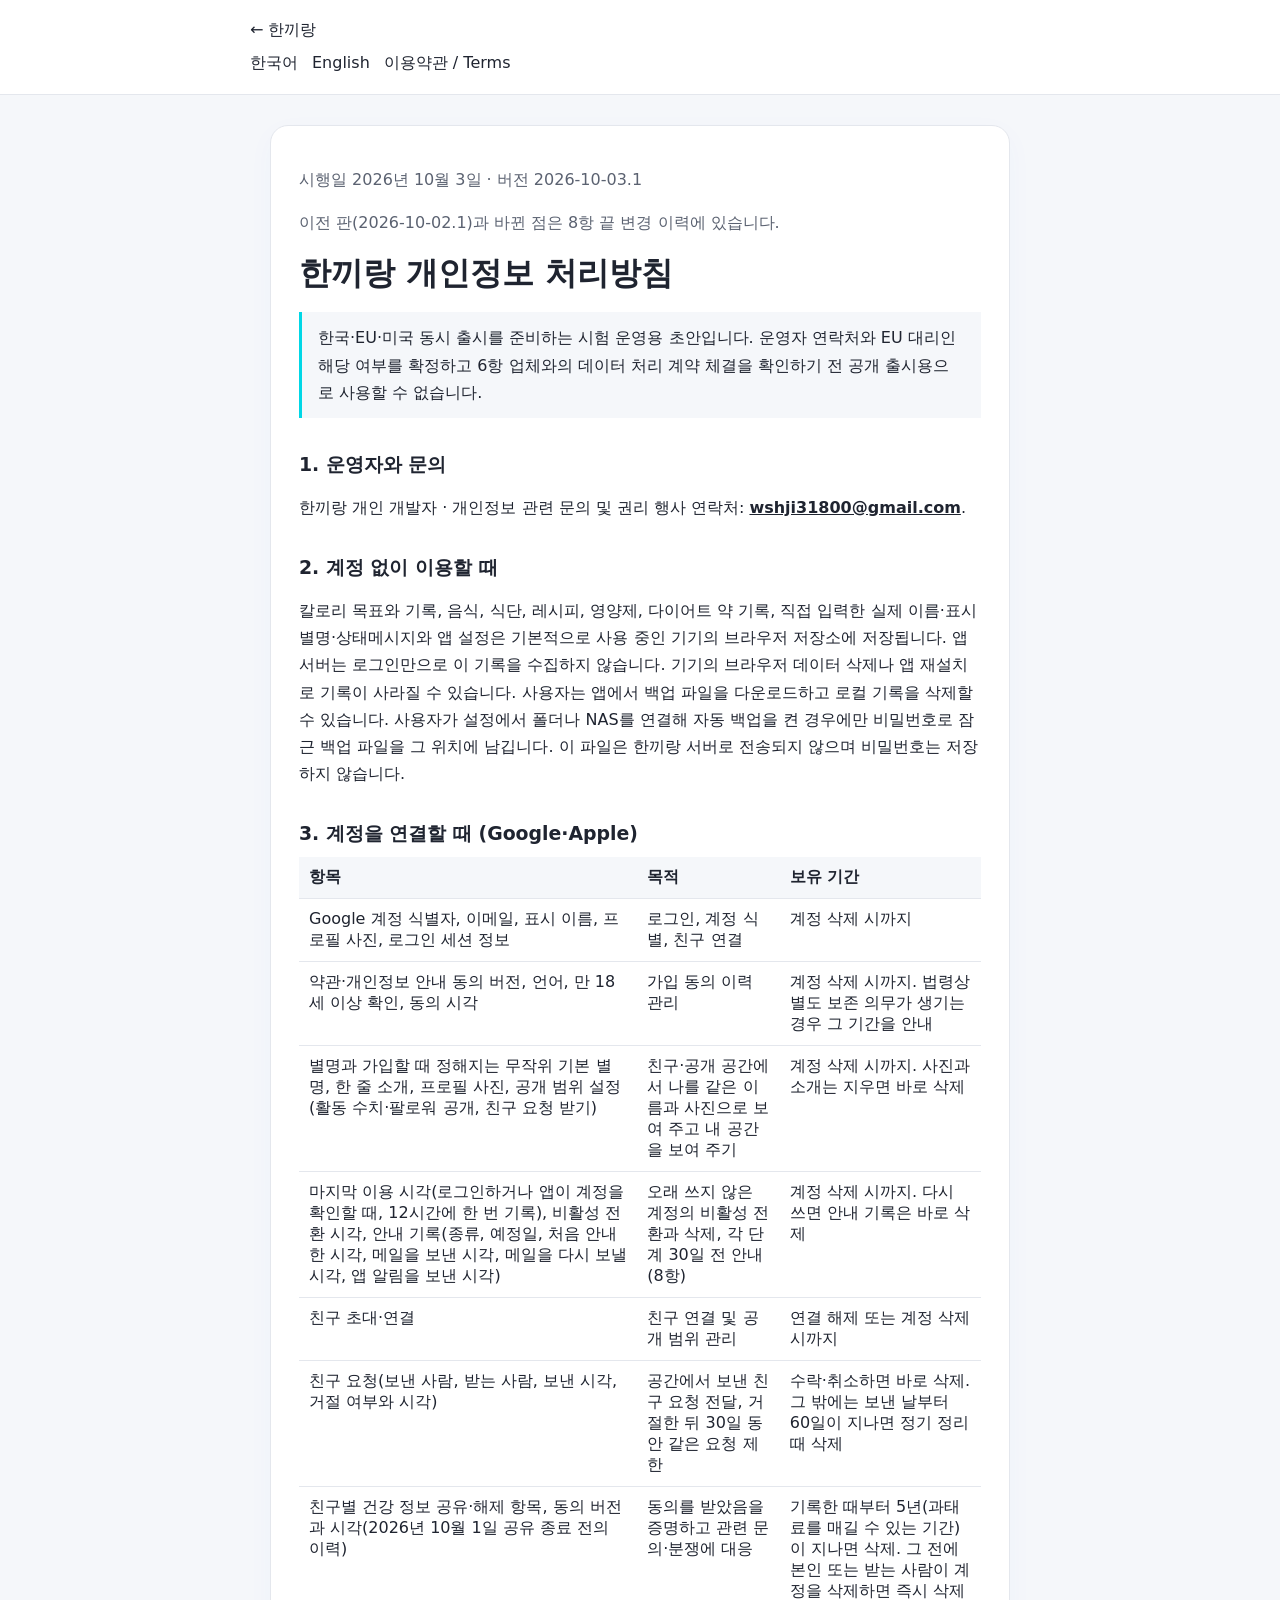
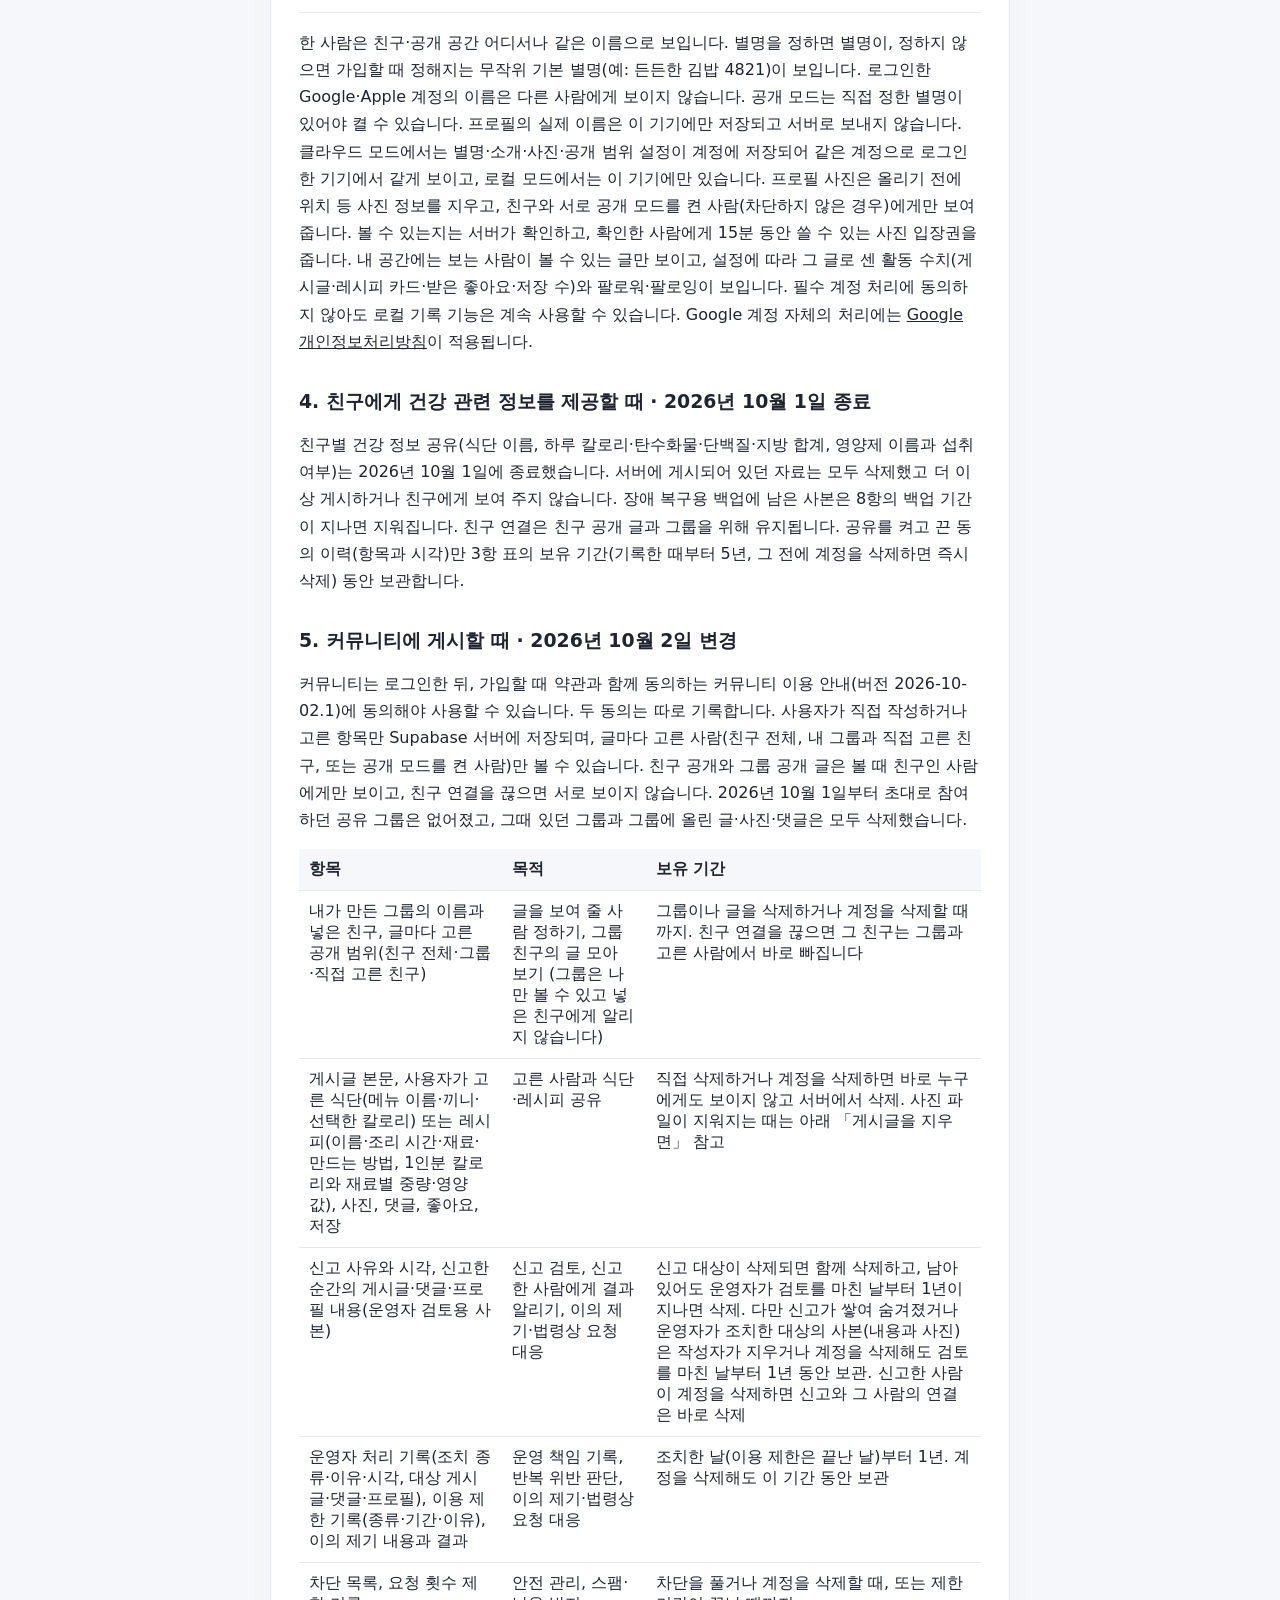
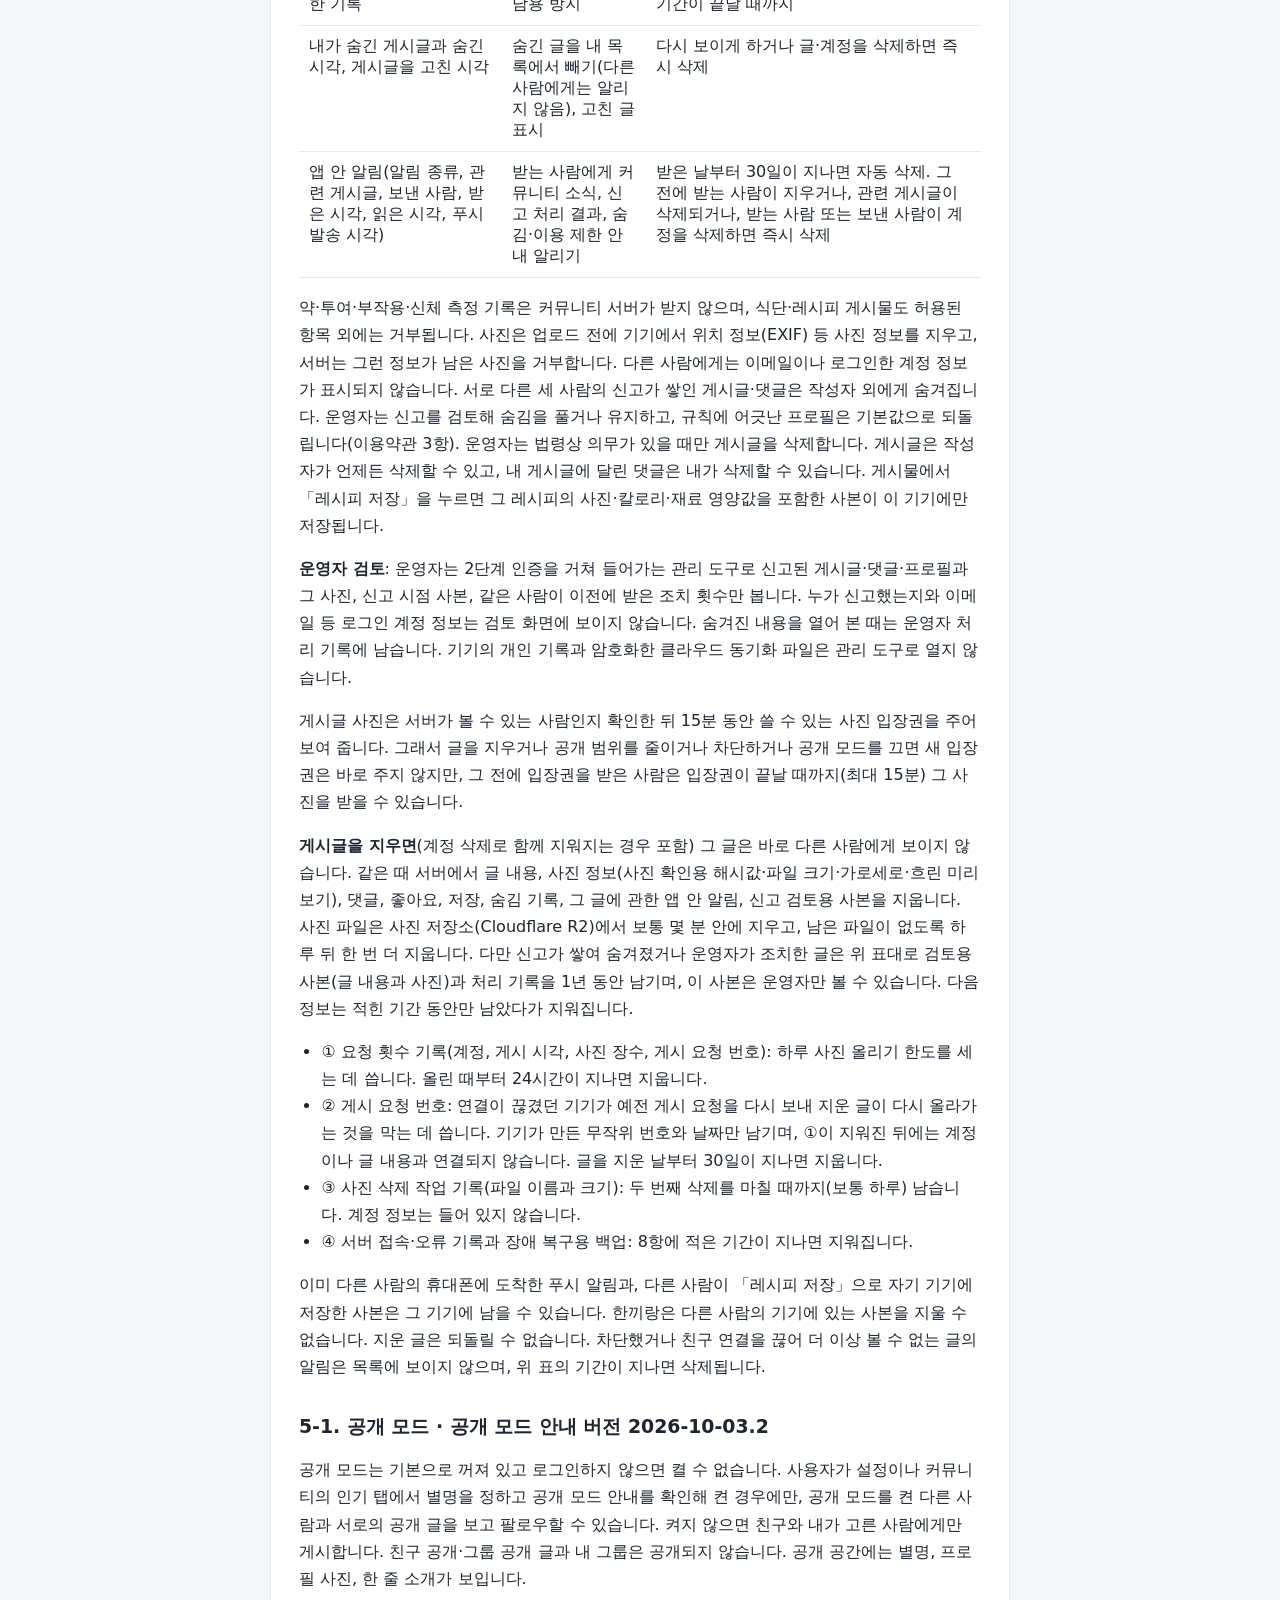
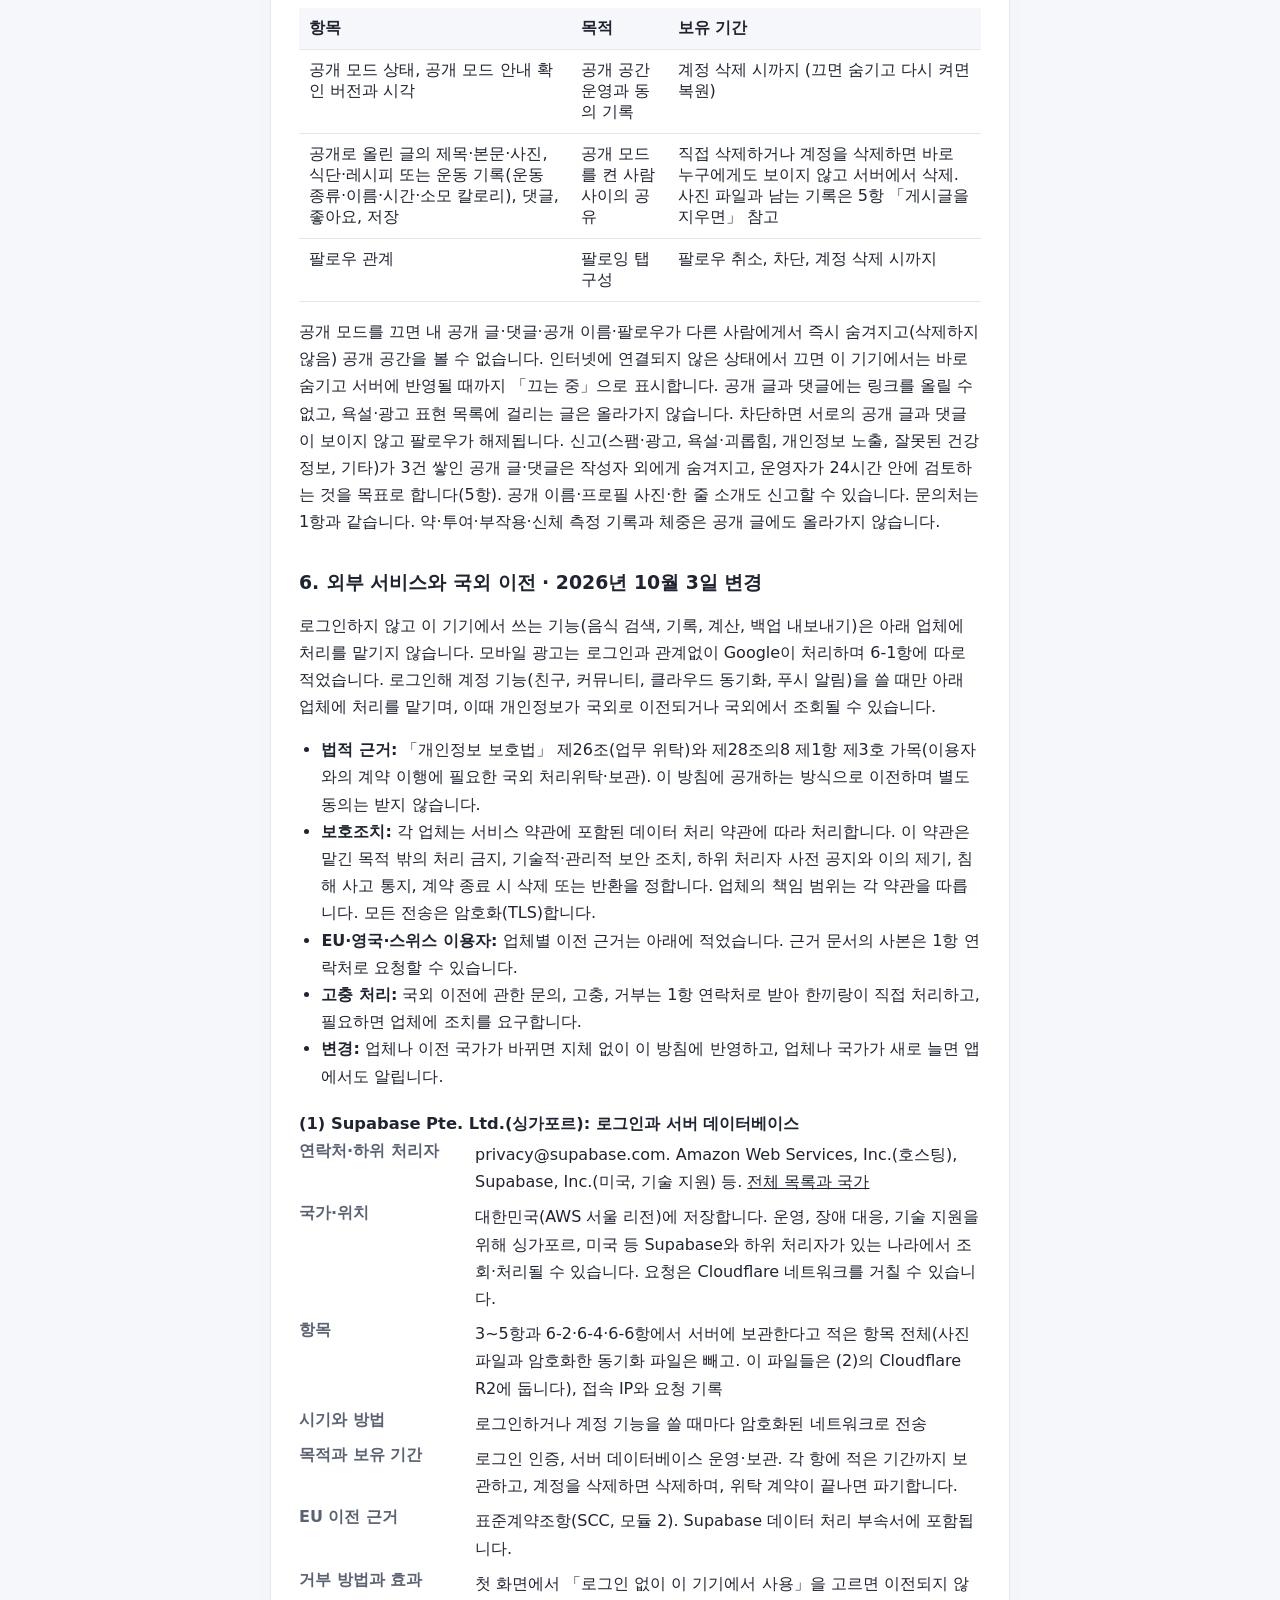
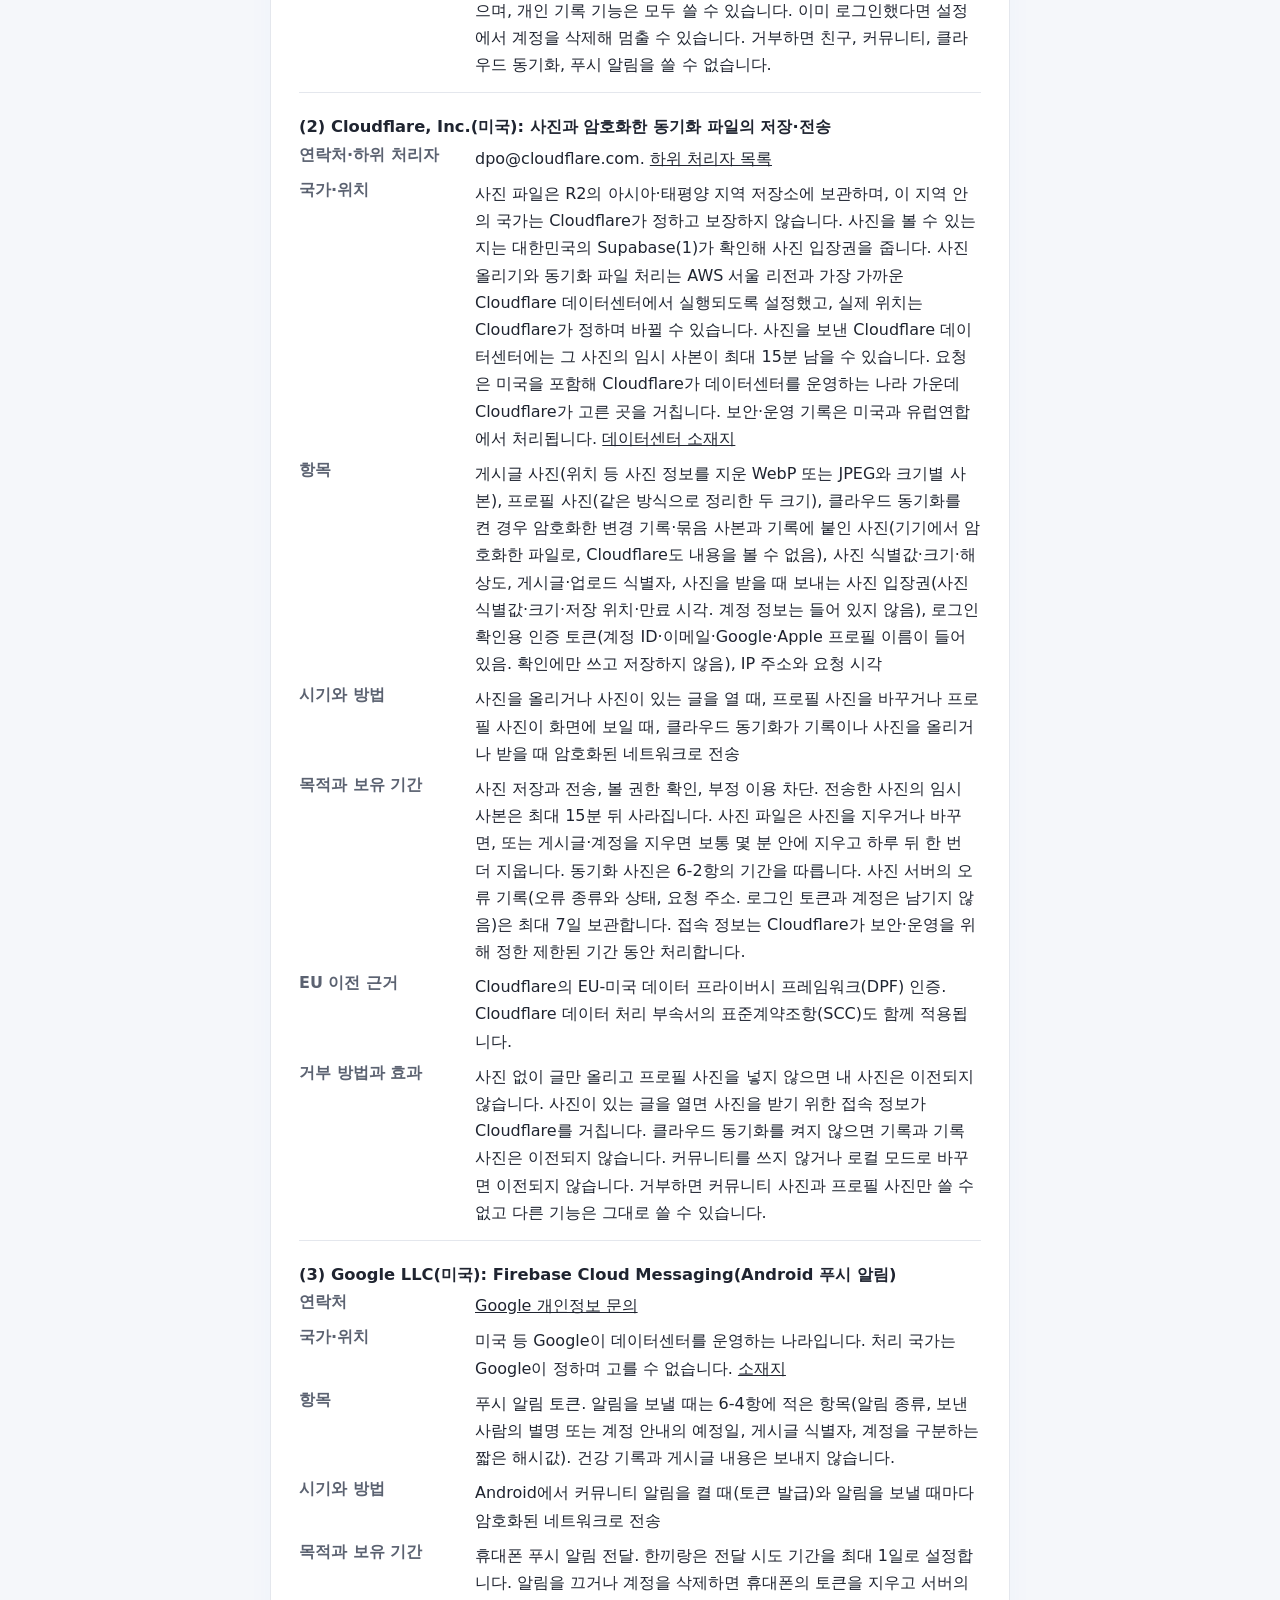
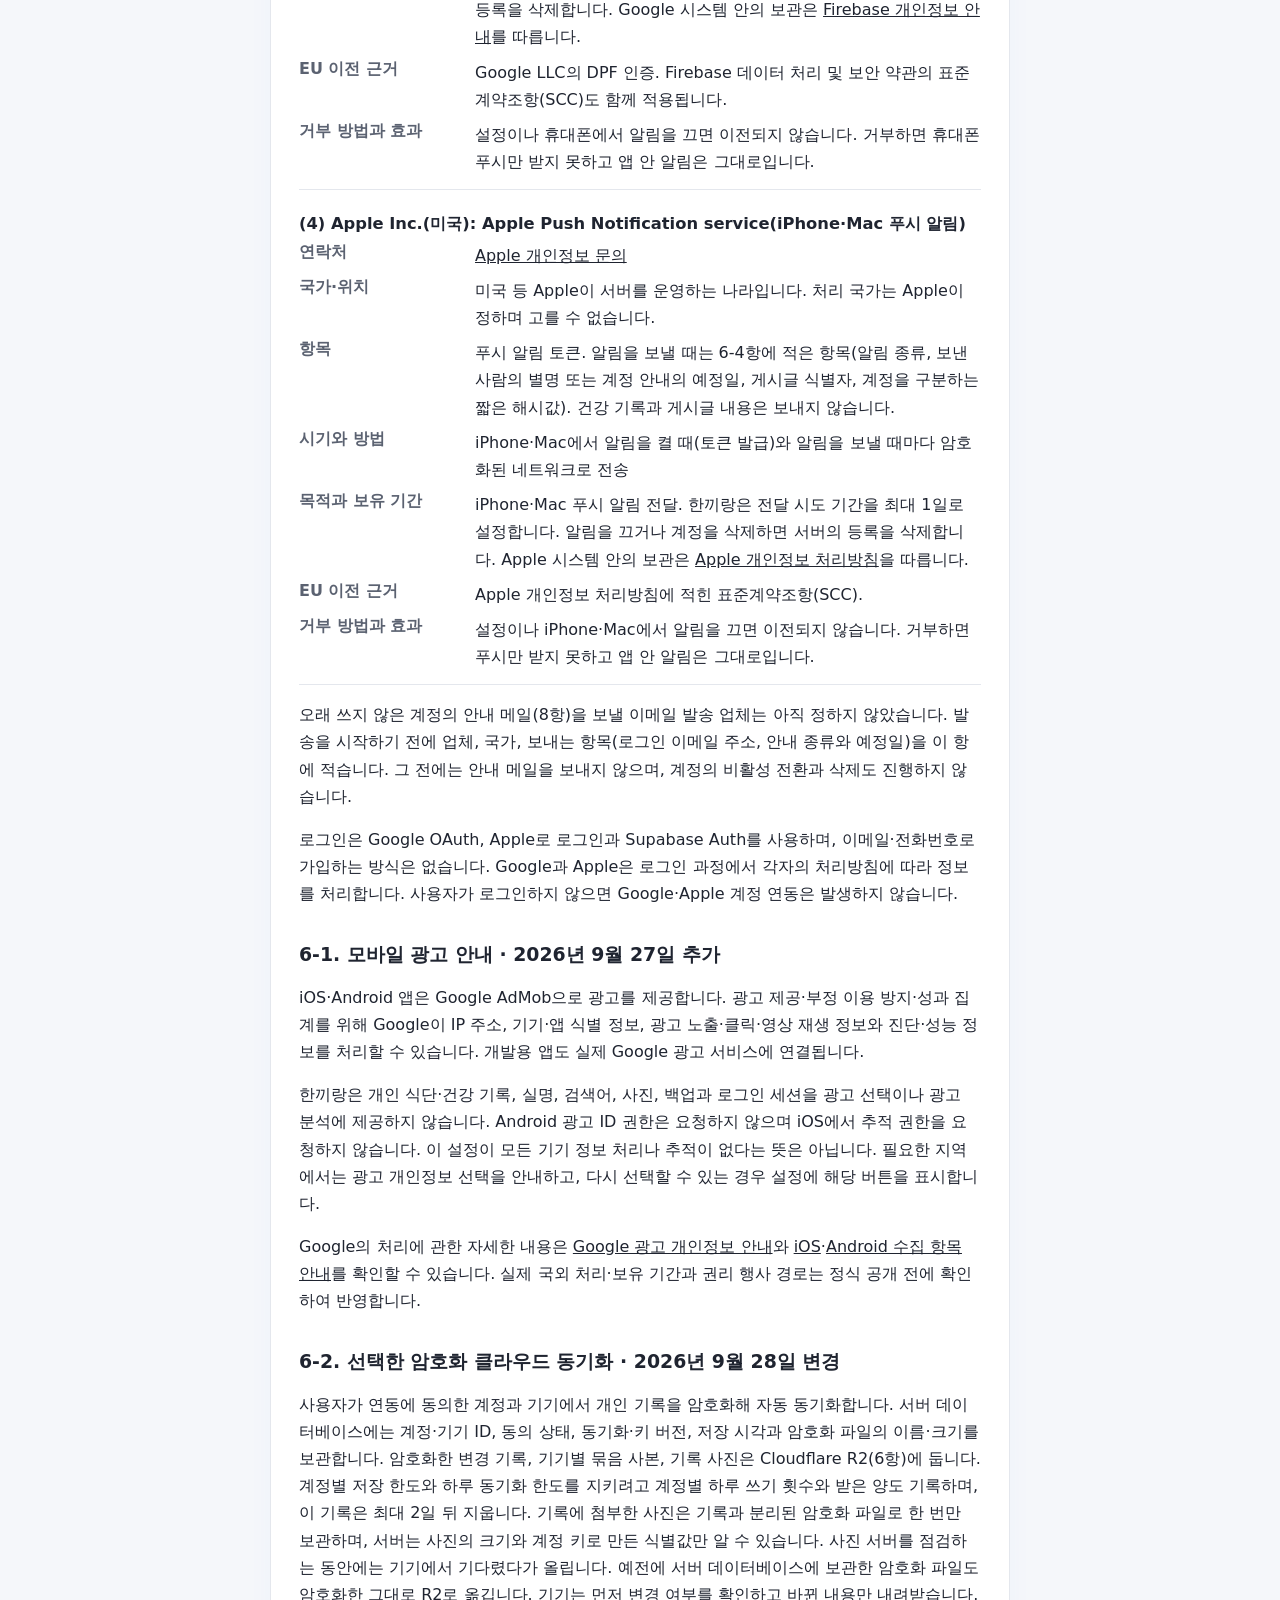
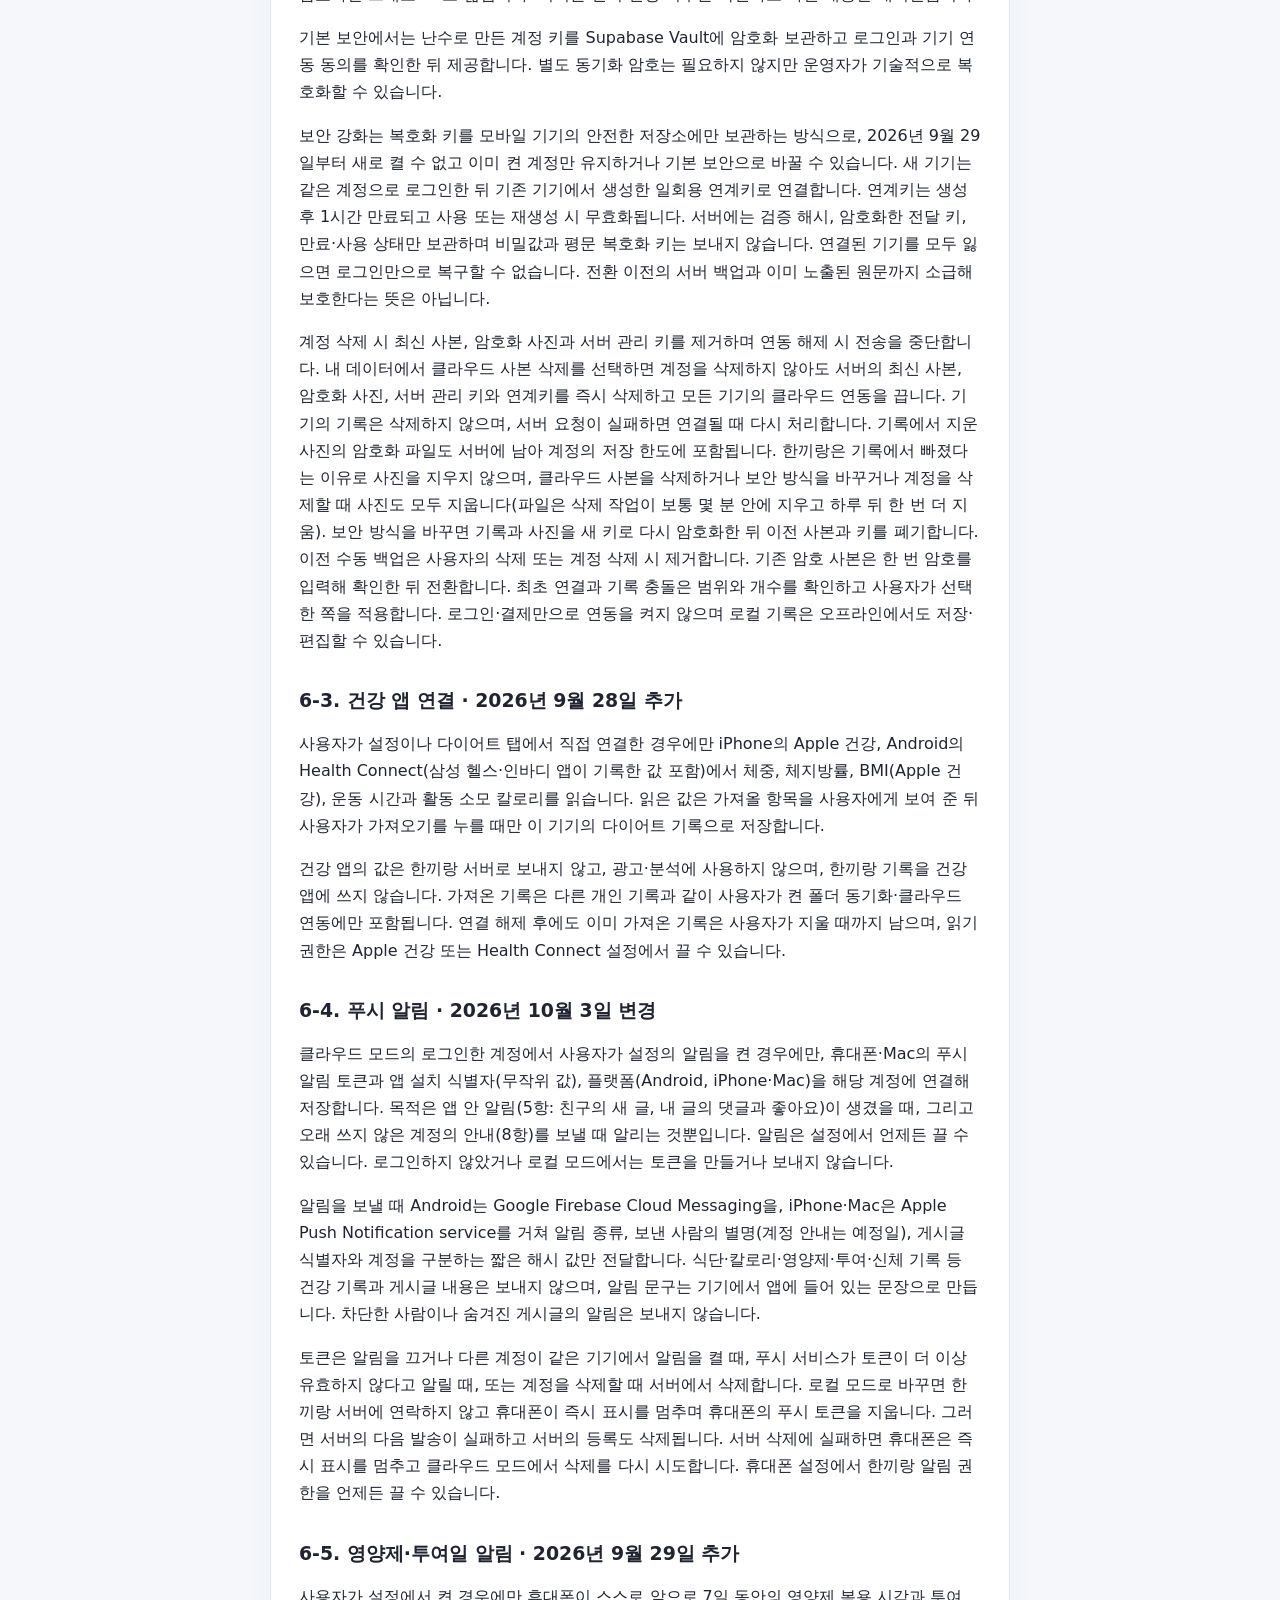
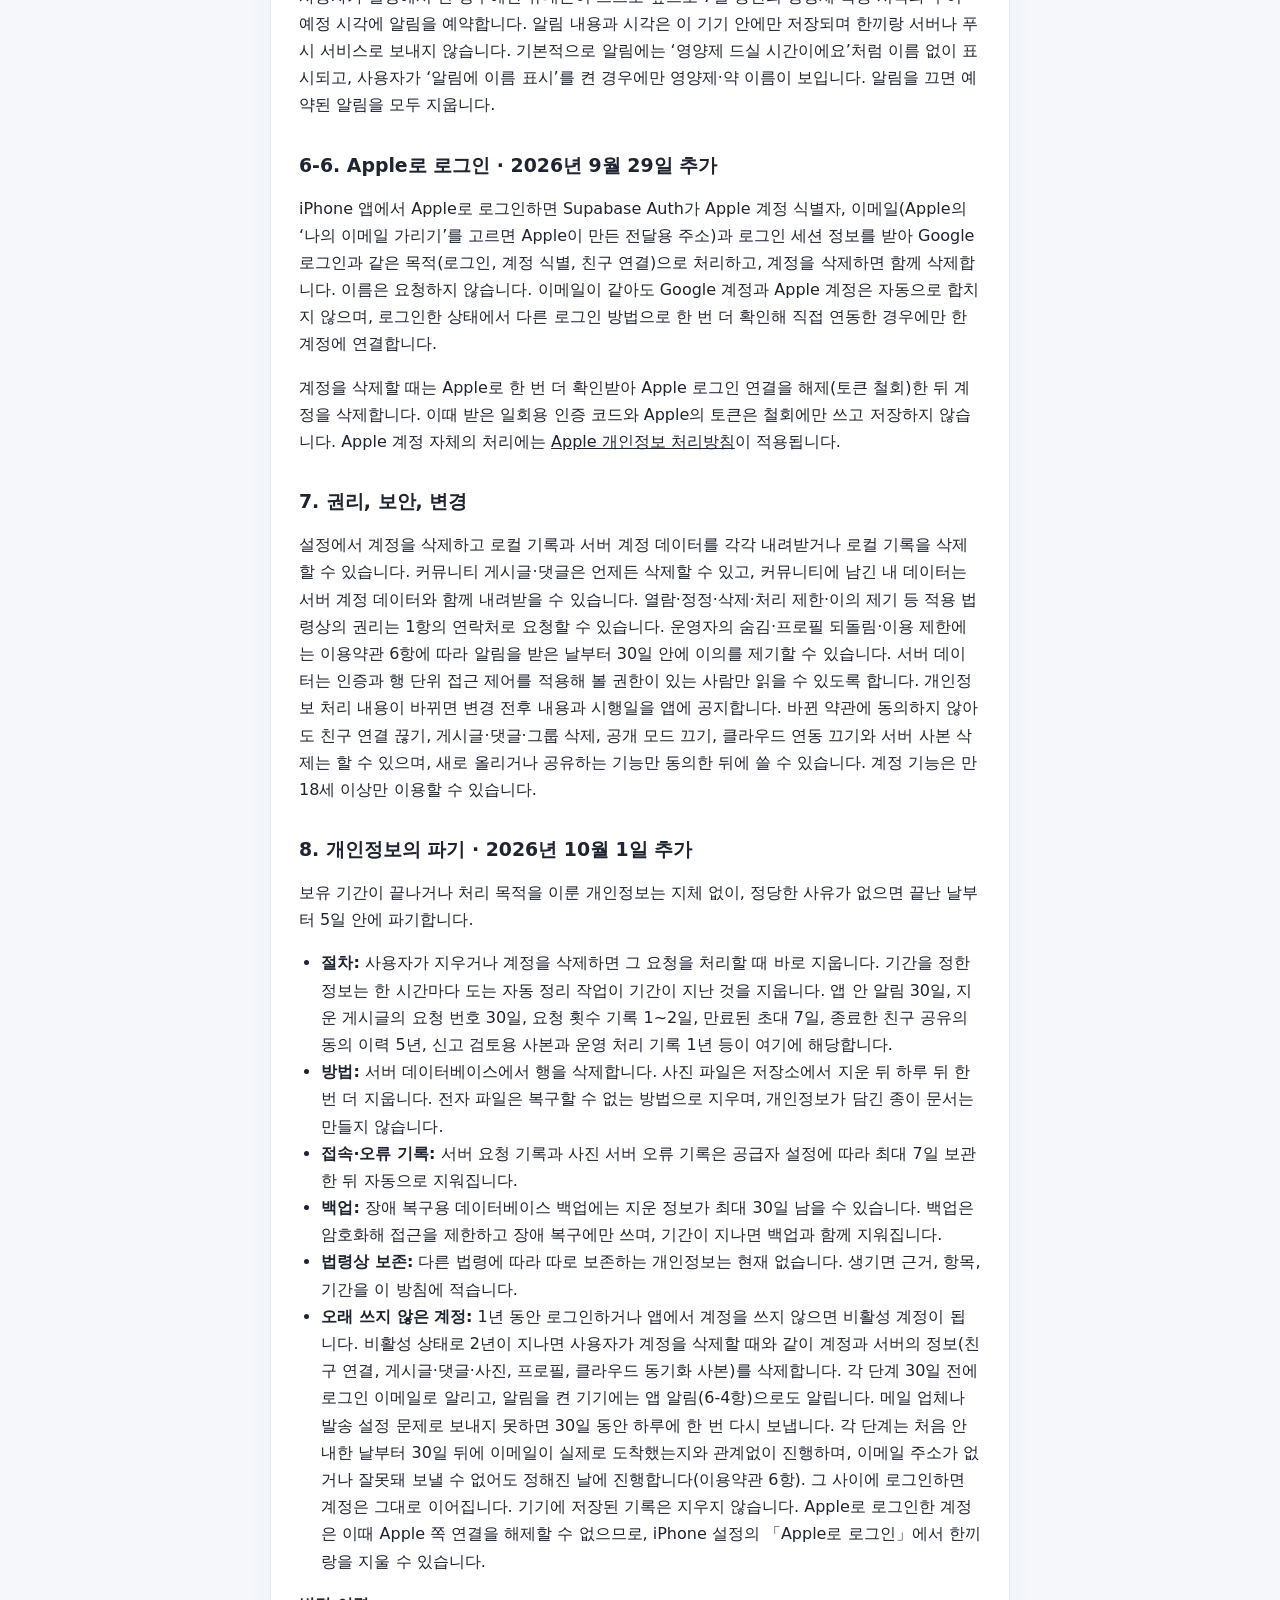
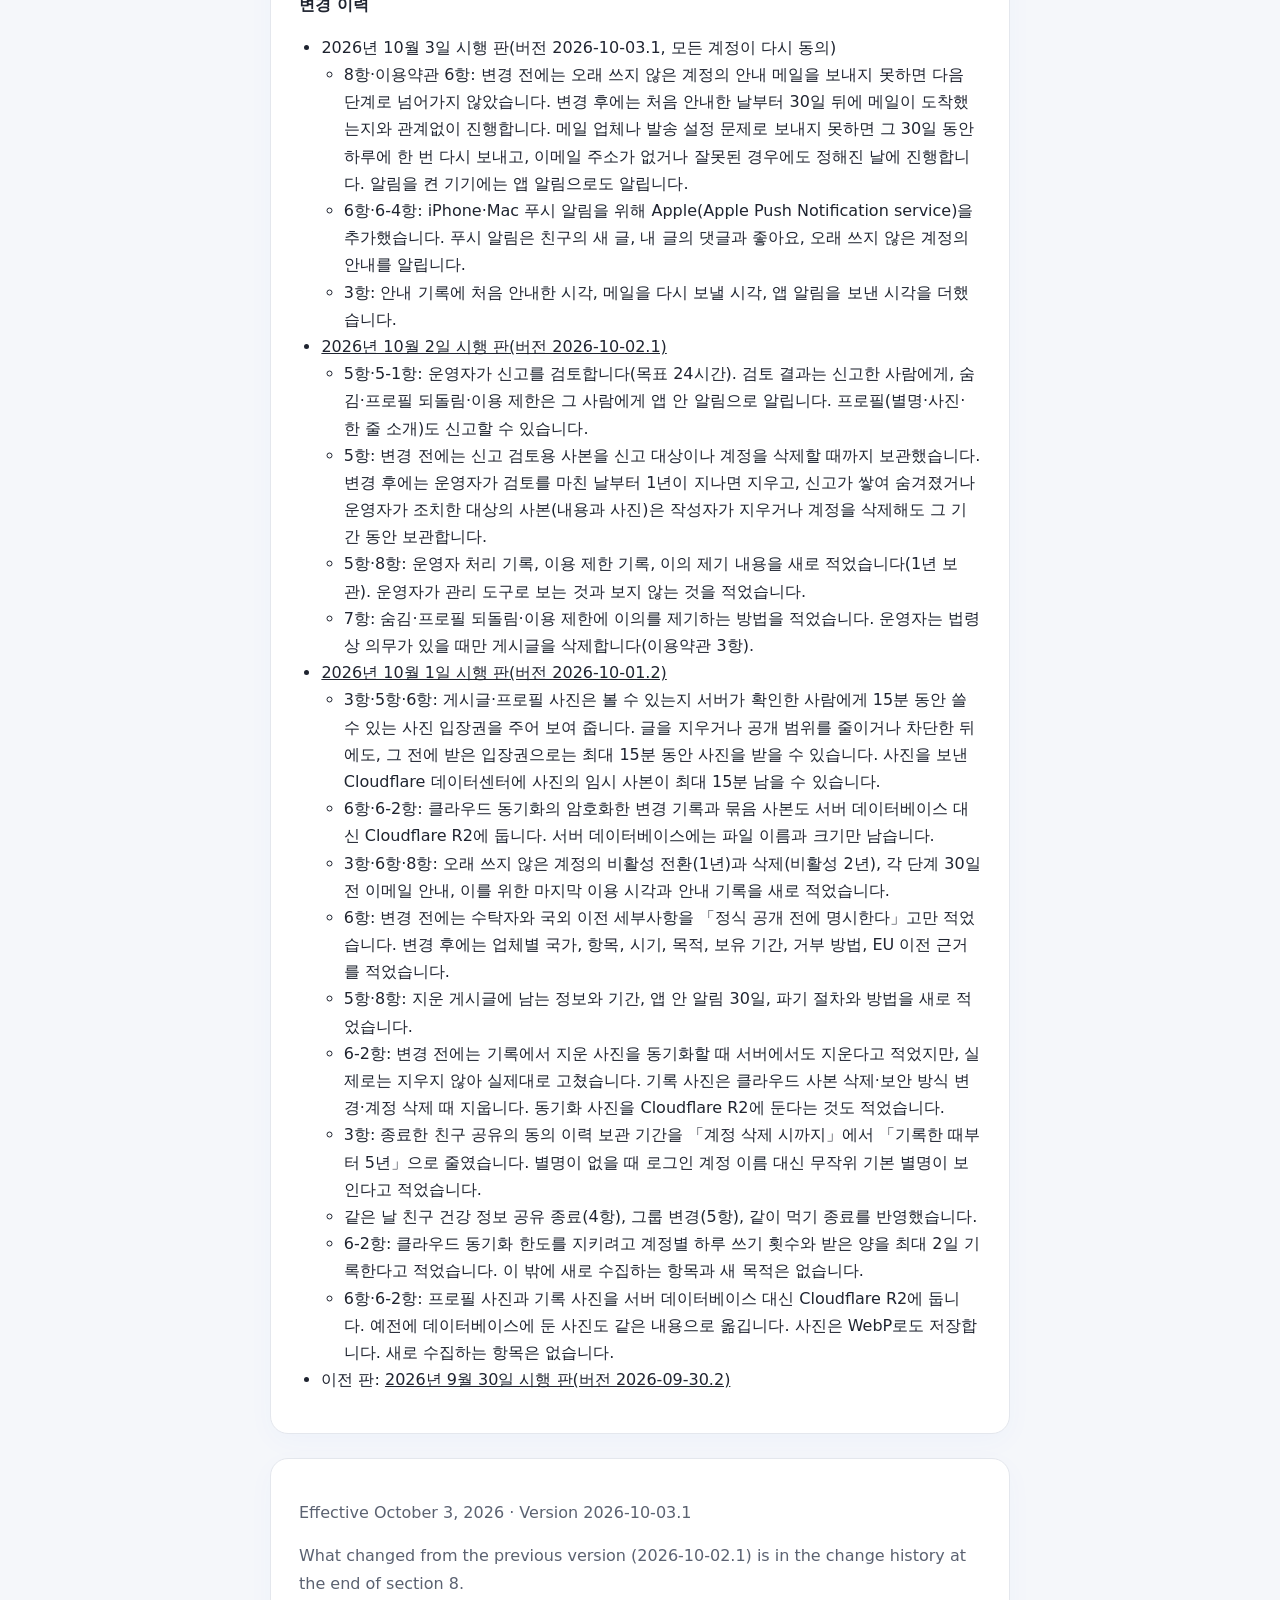
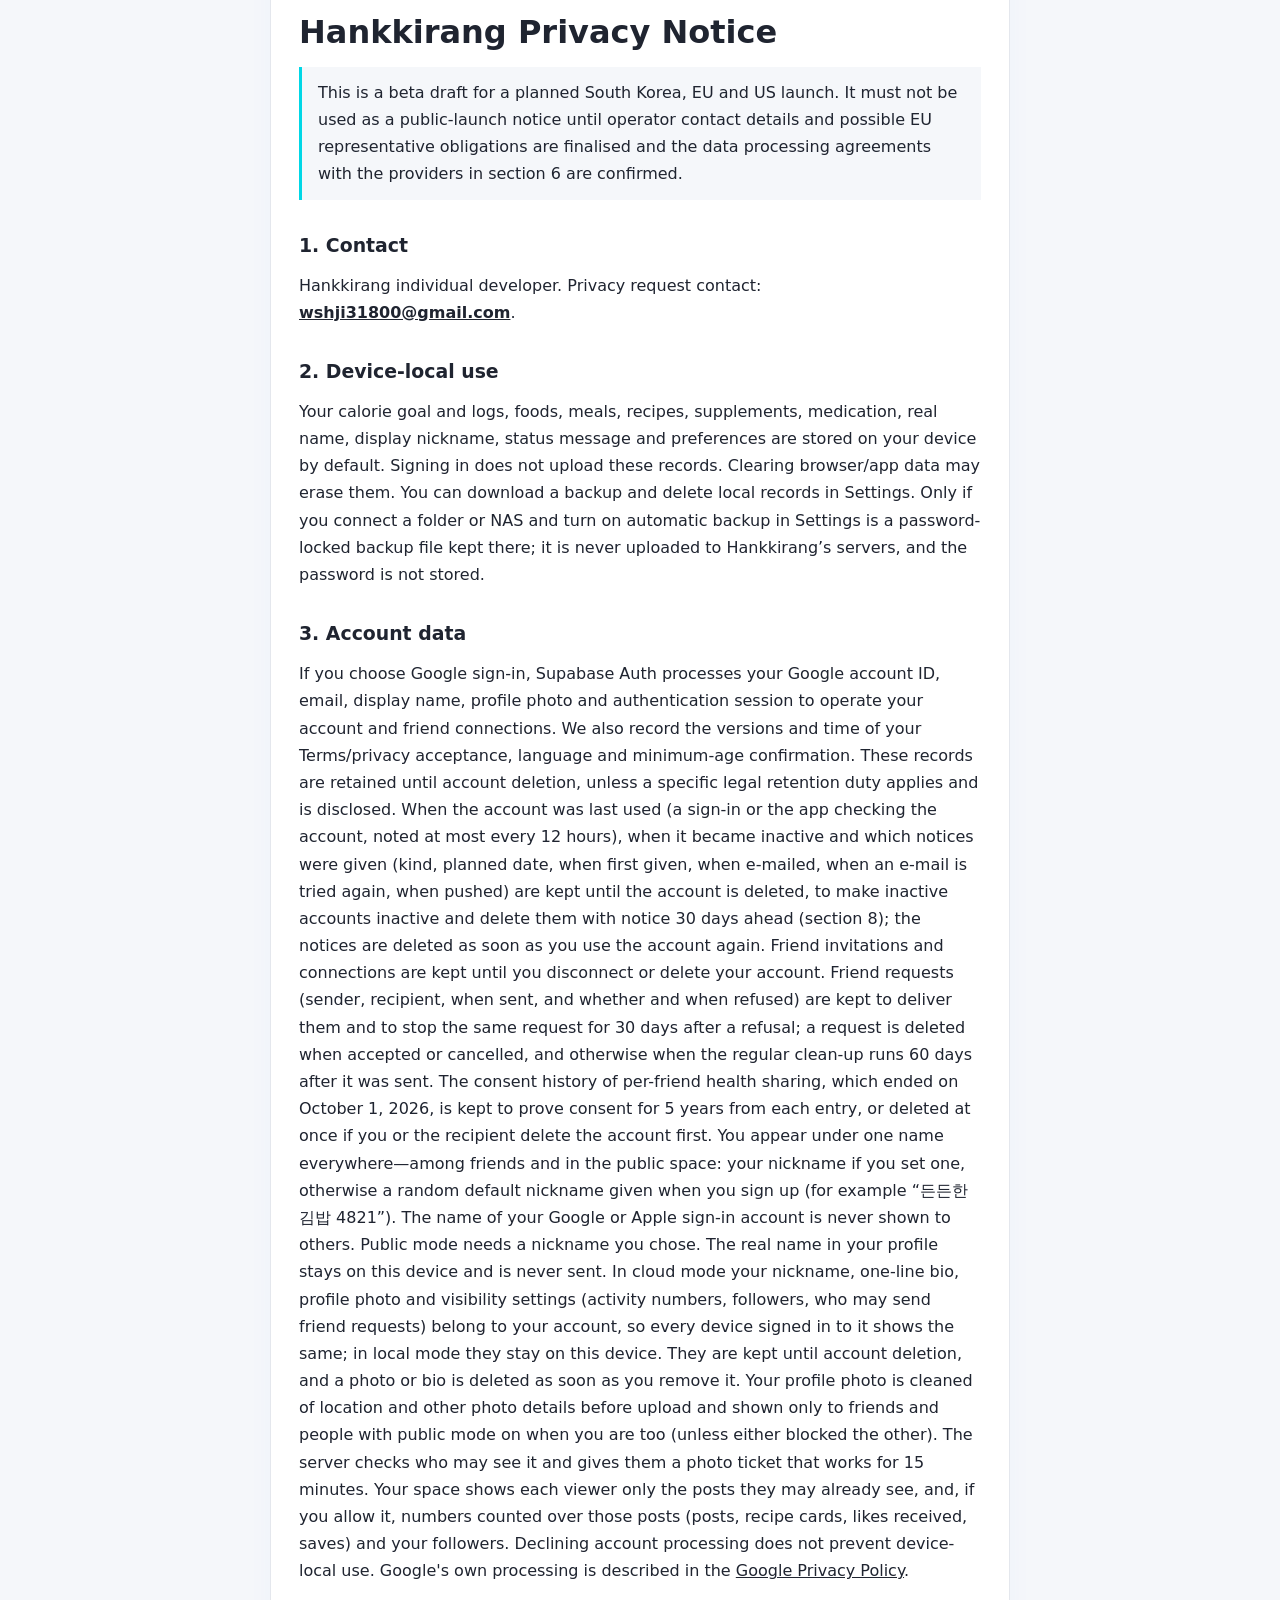
==== commit 5d1c9e4f: "개인정보 처리방침·이용약관 2026-10-03.1, 이전 판(2026-10-01.2, 2026-10-02.1) 보관 Co-Authored-By: Claude Opus 5.5 <no" ====
--- a/privacy.html
+++ b/privacy.html
@@ -1,18 +1,18 @@
 <!doctype html><html lang="ko"><head><meta charset="utf-8"><meta name="viewport" content="width=device-width,initial-scale=1"><title>한끼랑 개인정보 처리방침 | Privacy Notice</title><link rel="stylesheet" href="tokens.css"><link rel="stylesheet" href="legal.css"></head><body><header><a href="index.html">← 한끼랑</a><nav aria-label="언어"><a href="#ko">한국어</a><a href="#en">English</a><a href="terms.html">이용약관 / Terms</a></nav></header><main>
-<article id="ko" lang="ko"><p class="meta">시행일 2026년 10월 1일 · 버전 2026-10-01.2</p><p class="meta">이전 판(2026-09-30.2)과 바뀐 점은 8항 끝 변경 이력에 있습니다.</p><h1>한끼랑 개인정보 처리방침</h1><p class="note">한국·EU·미국 동시 출시를 준비하는 시험 운영용 초안입니다. 운영자 연락처와 EU 대리인 해당 여부를 확정하고 6항 업체와의 데이터 처리 계약 체결을 확인하기 전 공개 출시용으로 사용할 수 없습니다.</p>
+<article id="ko" lang="ko"><p class="meta">시행일 2026년 10월 3일 · 버전 2026-10-03.1</p><p class="meta">이전 판(2026-10-02.1)과 바뀐 점은 8항 끝 변경 이력에 있습니다.</p><h1>한끼랑 개인정보 처리방침</h1><p class="note">한국·EU·미국 동시 출시를 준비하는 시험 운영용 초안입니다. 운영자 연락처와 EU 대리인 해당 여부를 확정하고 6항 업체와의 데이터 처리 계약 체결을 확인하기 전 공개 출시용으로 사용할 수 없습니다.</p>
 <h2>1. 운영자와 문의</h2><p>한끼랑 개인 개발자 · 개인정보 관련 문의 및 권리 행사 연락처: <strong><a href="mailto:wshji31800@gmail.com">wshji31800@gmail.com</a></strong>.</p>
 <h2>2. 계정 없이 이용할 때</h2><p>칼로리 목표와 기록, 음식, 식단, 레시피, 영양제, 다이어트 약 기록, 직접 입력한 실제 이름·표시 별명·상태메시지와 앱 설정은 기본적으로 사용 중인 기기의 브라우저 저장소에 저장됩니다. 앱 서버는 로그인만으로 이 기록을 수집하지 않습니다. 기기의 브라우저 데이터 삭제나 앱 재설치로 기록이 사라질 수 있습니다. 사용자는 앱에서 백업 파일을 다운로드하고 로컬 기록을 삭제할 수 있습니다. 사용자가 설정에서 폴더나 NAS를 연결해 자동 백업을 켠 경우에만 비밀번호로 잠근 백업 파일을 그 위치에 남깁니다. 이 파일은 한끼랑 서버로 전송되지 않으며 비밀번호는 저장하지 않습니다.</p>
-<h2>3. 계정을 연결할 때 (Google·Apple)</h2><div class="table-wrap"><table><thead><tr><th>항목</th><th>목적</th><th>보유 기간</th></tr></thead><tbody><tr><td>Google 계정 식별자, 이메일, 표시 이름, 프로필 사진, 로그인 세션 정보</td><td>로그인, 계정 식별, 친구 연결</td><td>계정 삭제 시까지</td></tr><tr><td>약관·개인정보 안내 동의 버전, 언어, 만 18세 이상 확인, 동의 시각</td><td>가입 동의 이력 관리</td><td>계정 삭제 시까지. 법령상 별도 보존 의무가 생기는 경우 그 기간을 안내</td></tr><tr><td>별명과 가입할 때 정해지는 무작위 기본 별명, 한 줄 소개, 프로필 사진, 공개 범위 설정(활동 수치·팔로워 공개, 친구 요청 받기)</td><td>친구·공개 공간에서 나를 같은 이름과 사진으로 보여 주고 내 공간을 보여 주기</td><td>계정 삭제 시까지. 사진과 소개는 지우면 바로 삭제</td></tr><tr><td>마지막 이용 시각(로그인하거나 앱이 계정을 확인할 때, 12시간에 한 번 기록), 비활성 전환 시각, 안내 메일 기록(종류, 예정일, 보낸 시각)</td><td>오래 쓰지 않은 계정의 비활성 전환과 삭제, 각 단계 30일 전 안내(8항)</td><td>계정 삭제 시까지. 다시 쓰면 안내 기록은 바로 삭제</td></tr><tr><td>친구 초대·연결</td><td>친구 연결 및 공개 범위 관리</td><td>연결 해제 또는 계정 삭제 시까지</td></tr><tr><td>친구 요청(보낸 사람, 받는 사람, 보낸 시각, 거절 여부와 시각)</td><td>공간에서 보낸 친구 요청 전달, 거절한 뒤 30일 동안 같은 요청 제한</td><td>수락·취소하면 바로 삭제. 그 밖에는 보낸 날부터 60일이 지나면 정기 정리 때 삭제</td></tr><tr><td>친구별 건강 정보 공유·해제 항목, 동의 버전과 시각(2026년 10월 1일 공유 종료 전의 이력)</td><td>동의를 받았음을 증명하고 관련 문의·분쟁에 대응</td><td>기록한 때부터 5년(과태료를 매길 수 있는 기간)이 지나면 삭제. 그 전에 본인 또는 받는 사람이 계정을 삭제하면 즉시 삭제</td></tr></tbody></table></div><p>한 사람은 친구·공개 공간 어디서나 같은 이름으로 보입니다. 별명을 정하면 별명이, 정하지 않으면 가입할 때 정해지는 무작위 기본 별명(예: 든든한 김밥 4821)이 보입니다. 로그인한 Google·Apple 계정의 이름은 다른 사람에게 보이지 않습니다. 공개 모드는 직접 정한 별명이 있어야 켤 수 있습니다. 프로필의 실제 이름은 이 기기에만 저장되고 서버로 보내지 않습니다. 클라우드 모드에서는 별명·소개·사진·공개 범위 설정이 계정에 저장되어 같은 계정으로 로그인한 기기에서 같게 보이고, 로컬 모드에서는 이 기기에만 있습니다. 프로필 사진은 올리기 전에 위치 등 사진 정보를 지우고, 친구와 서로 공개 모드를 켠 사람(차단하지 않은 경우)에게만 보여 줍니다. 볼 수 있는지는 서버가 확인하고, 확인한 사람에게 15분 동안 쓸 수 있는 사진 입장권을 줍니다. 내 공간에는 보는 사람이 볼 수 있는 글만 보이고, 설정에 따라 그 글로 센 활동 수치(게시글·레시피 카드·받은 좋아요·저장 수)와 팔로워·팔로잉이 보입니다. 필수 계정 처리에 동의하지 않아도 로컬 기록 기능은 계속 사용할 수 있습니다. Google 계정 자체의 처리에는 <a href="https://policies.google.com/privacy" target="_blank" rel="noopener">Google 개인정보처리방침</a>이 적용됩니다.</p>
-<h2>4. 친구에게 건강 관련 정보를 제공할 때 · 2026년 10월 1일 종료</h2><p>친구별 건강 정보 공유(식단 이름, 하루 칼로리·탄수화물·단백질·지방 합계, 영양제 이름과 섭취 여부)는 2026년 10월 1일에 종료했습니다. 서버에 게시되어 있던 자료는 모두 삭제했고 더 이상 게시하거나 친구에게 보여 주지 않습니다. 장애 복구용 백업에 남은 사본은 8항의 백업 기간이 지나면 지워집니다. 친구 연결은 친구 공개 글과 그룹을 위해 유지됩니다. 공유를 켜고 끈 동의 이력(항목과 시각)만 3항 표의 보유 기간(기록한 때부터 5년, 그 전에 계정을 삭제하면 즉시 삭제) 동안 보관합니다.</p><h2>5. 커뮤니티에 게시할 때 · 2026년 10월 1일 변경</h2><p>커뮤니티는 로그인한 뒤, 가입할 때 약관과 함께 동의하는 커뮤니티 이용 안내(버전 2026-09-30.2)에 동의해야 사용할 수 있습니다. 두 동의는 따로 기록합니다. 사용자가 직접 작성하거나 고른 항목만 Supabase 서버에 저장되며, 글마다 고른 사람(친구 전체, 내 그룹과 직접 고른 친구, 또는 공개 모드를 켠 사람)만 볼 수 있습니다. 친구 공개와 그룹 공개 글은 볼 때 친구인 사람에게만 보이고, 친구 연결을 끊으면 서로 보이지 않습니다. 2026년 10월 1일부터 초대로 참여하던 공유 그룹은 없어졌고, 그때 있던 그룹과 그룹에 올린 글·사진·댓글은 모두 삭제했습니다.</p><div class="table-wrap"><table><thead><tr><th>항목</th><th>목적</th><th>보유 기간</th></tr></thead><tbody><tr><td>내가 만든 그룹의 이름과 넣은 친구, 글마다 고른 공개 범위(친구 전체·그룹·직접 고른 친구)</td><td>글을 보여 줄 사람 정하기, 그룹 친구의 글 모아 보기 (그룹은 나만 볼 수 있고 넣은 친구에게 알리지 않습니다)</td><td>그룹이나 글을 삭제하거나 계정을 삭제할 때까지. 친구 연결을 끊으면 그 친구는 그룹과 고른 사람에서 바로 빠집니다</td></tr><tr><td>게시글 본문, 사용자가 고른 식단(메뉴 이름·끼니·선택한 칼로리) 또는 레시피(이름·조리 시간·재료·만드는 방법, 1인분 칼로리와 재료별 중량·영양값), 사진, 댓글, 좋아요, 저장</td><td>고른 사람과 식단·레시피 공유</td><td>직접 삭제하거나 계정을 삭제하면 바로 누구에게도 보이지 않고 서버에서 삭제. 사진 파일이 지워지는 때는 아래 「게시글을 지우면」 참고</td></tr><tr><td>신고 사유와 시각, 신고한 순간의 게시글·댓글 내용(운영자 검토용 사본), 차단 목록, 요청 횟수 제한 기록</td><td>안전 관리, 스팸·남용 방지</td><td>신고 대상 삭제, 계정 삭제 또는 제한 기간 종료 시까지</td></tr><tr><td>내가 숨긴 게시글과 숨긴 시각, 게시글을 고친 시각</td><td>숨긴 글을 내 목록에서 빼기(다른 사람에게는 알리지 않음), 고친 글 표시</td><td>다시 보이게 하거나 글·계정을 삭제하면 즉시 삭제</td></tr><tr><td>앱 안 알림(알림 종류, 관련 게시글, 보낸 사람, 받은 시각, 읽은 시각, 푸시 발송 시각)</td><td>받는 사람에게 커뮤니티 소식 알리기</td><td>받은 날부터 30일이 지나면 자동 삭제. 그 전에 받는 사람이 지우거나, 관련 게시글이 삭제되거나, 받는 사람 또는 보낸 사람이 계정을 삭제하면 즉시 삭제</td></tr></tbody></table></div><p>약·투여·부작용·신체 측정 기록은 커뮤니티 서버가 받지 않으며, 식단·레시피 게시물도 허용된 항목 외에는 거부됩니다. 사진은 업로드 전에 기기에서 위치 정보(EXIF) 등 사진 정보를 지우고, 서버는 그런 정보가 남은 사진을 거부합니다. 다른 사람에게는 이메일이나 로그인한 계정 정보가 표시되지 않습니다. 한 게시글·댓글에 신고가 3건 쌓이면 작성자 외에게 숨겨집니다. 게시글은 작성자만 삭제할 수 있고, 내 게시글에 달린 댓글은 내가 삭제할 수 있습니다. 게시물에서 「레시피 저장」을 누르면 그 레시피의 사진·칼로리·재료 영양값을 포함한 사본이 이 기기에만 저장됩니다.</p><p>게시글 사진은 서버가 볼 수 있는 사람인지 확인한 뒤 15분 동안 쓸 수 있는 사진 입장권을 주어 보여 줍니다. 그래서 글을 지우거나 공개 범위를 줄이거나 차단하거나 공개 모드를 끄면 새 입장권은 바로 주지 않지만, 그 전에 입장권을 받은 사람은 입장권이 끝날 때까지(최대 15분) 그 사진을 받을 수 있습니다.</p><p><strong>게시글을 지우면</strong>(계정 삭제로 함께 지워지는 경우 포함) 그 글은 바로 다른 사람에게 보이지 않습니다. 같은 때 서버에서 글 내용, 사진 정보(사진 확인용 해시값·파일 크기·가로세로·흐린 미리보기), 댓글, 좋아요, 저장, 숨김 기록, 그 글에 관한 앱 안 알림, 신고 검토용 사본을 지웁니다. 사진 파일은 사진 저장소(Cloudflare R2)에서 보통 몇 분 안에 지우고, 남은 파일이 없도록 하루 뒤 한 번 더 지웁니다. 다음 정보는 적힌 기간 동안만 남았다가 지워집니다.</p><ul><li>① 요청 횟수 기록(계정, 게시 시각, 사진 장수, 게시 요청 번호): 하루 사진 올리기 한도를 세는 데 씁니다. 올린 때부터 24시간이 지나면 지웁니다.</li><li>② 게시 요청 번호: 연결이 끊겼던 기기가 예전 게시 요청을 다시 보내 지운 글이 다시 올라가는 것을 막는 데 씁니다. 기기가 만든 무작위 번호와 날짜만 남기며, ①이 지워진 뒤에는 계정이나 글 내용과 연결되지 않습니다. 글을 지운 날부터 30일이 지나면 지웁니다.</li><li>③ 사진 삭제 작업 기록(파일 이름과 크기): 두 번째 삭제를 마칠 때까지(보통 하루) 남습니다. 계정 정보는 들어 있지 않습니다.</li><li>④ 서버 접속·오류 기록과 장애 복구용 백업: 8항에 적은 기간이 지나면 지워집니다.</li></ul><p>이미 다른 사람의 휴대폰에 도착한 푸시 알림과, 다른 사람이 「레시피 저장」으로 자기 기기에 저장한 사본은 그 기기에 남을 수 있습니다. 한끼랑은 다른 사람의 기기에 있는 사본을 지울 수 없습니다. 지운 글은 되돌릴 수 없습니다. 차단했거나 친구 연결을 끊어 더 이상 볼 수 없는 글의 알림은 목록에 보이지 않으며, 위 표의 기간이 지나면 삭제됩니다.</p><h2>5-1. 공개 모드 · 공개 모드 안내 버전 2026-10-03.2</h2><p>공개 모드는 기본으로 꺼져 있고 로그인하지 않으면 켤 수 없습니다. 사용자가 설정이나 커뮤니티의 인기 탭에서 별명을 정하고 공개 모드 안내를 확인해 켠 경우에만, 공개 모드를 켠 다른 사람과 서로의 공개 글을 보고 팔로우할 수 있습니다. 켜지 않으면 친구와 내가 고른 사람에게만 게시합니다. 친구 공개·그룹 공개 글과 내 그룹은 공개되지 않습니다. 공개 공간에는 별명, 프로필 사진, 한 줄 소개가 보입니다.</p><div class="table-wrap"><table><thead><tr><th>항목</th><th>목적</th><th>보유 기간</th></tr></thead><tbody><tr><td>공개 모드 상태, 공개 모드 안내 확인 버전과 시각</td><td>공개 공간 운영과 동의 기록</td><td>계정 삭제 시까지 (끄면 숨기고 다시 켜면 복원)</td></tr><tr><td>공개로 올린 글의 제목·본문·사진, 식단·레시피 또는 운동 기록(운동 종류·이름·시간·소모 칼로리), 댓글, 좋아요, 저장</td><td>공개 모드를 켠 사람 사이의 공유</td><td>직접 삭제하거나 계정을 삭제하면 바로 누구에게도 보이지 않고 서버에서 삭제. 사진 파일과 남는 기록은 5항 「게시글을 지우면」 참고</td></tr><tr><td>팔로우 관계</td><td>팔로잉 탭 구성</td><td>팔로우 취소, 차단, 계정 삭제 시까지</td></tr></tbody></table></div><p>공개 모드를 끄면 내 공개 글·댓글·공개 이름·팔로우가 다른 사람에게서 즉시 숨겨지고(삭제하지 않음) 공개 공간을 볼 수 없습니다. 인터넷에 연결되지 않은 상태에서 끄면 이 기기에서는 바로 숨기고 서버에 반영될 때까지 「끄는 중」으로 표시합니다. 공개 글과 댓글에는 링크를 올릴 수 없고, 욕설·광고 표현 목록에 걸리는 글은 올라가지 않습니다. 차단하면 서로의 공개 글과 댓글이 보이지 않고 팔로우가 해제됩니다. 신고(스팸·광고, 욕설·괴롭힘, 개인정보 노출, 잘못된 건강 정보, 기타)가 3건 쌓인 공개 글·댓글은 작성자 외에게 숨겨지고 운영자가 검토합니다. 문의처는 1항과 같습니다. 약·투여·부작용·신체 측정 기록과 체중은 공개 글에도 올라가지 않습니다.</p><h2>6. 외부 서비스와 국외 이전 · 2026년 10월 1일 변경</h2><p>로그인하지 않고 이 기기에서 쓰는 기능(음식 검색, 기록, 계산, 백업 내보내기)은 아래 업체에 처리를 맡기지 않습니다. 모바일 광고는 로그인과 관계없이 Google이 처리하며 6-1항에 따로 적었습니다. 로그인해 계정 기능(친구, 커뮤니티, 클라우드 동기화, 푸시 알림)을 쓸 때만 아래 업체에 처리를 맡기며, 이때 개인정보가 국외로 이전되거나 국외에서 조회될 수 있습니다.</p><ul><li><strong>법적 근거:</strong> 「개인정보 보호법」 제26조(업무 위탁)와 제28조의8 제1항 제3호 가목(이용자와의 계약 이행에 필요한 국외 처리위탁·보관). 이 방침에 공개하는 방식으로 이전하며 별도 동의는 받지 않습니다.</li><li><strong>보호조치:</strong> 각 업체는 서비스 약관에 포함된 데이터 처리 약관에 따라 처리합니다. 이 약관은 맡긴 목적 밖의 처리 금지, 기술적·관리적 보안 조치, 하위 처리자 사전 공지와 이의 제기, 침해 사고 통지, 계약 종료 시 삭제 또는 반환을 정합니다. 업체의 책임 범위는 각 약관을 따릅니다. 모든 전송은 암호화(TLS)합니다.</li><li><strong>EU·영국·스위스 이용자:</strong> 업체별 이전 근거는 아래에 적었습니다. 근거 문서의 사본은 1항 연락처로 요청할 수 있습니다.</li><li><strong>고충 처리:</strong> 국외 이전에 관한 문의, 고충, 거부는 1항 연락처로 받아 한끼랑이 직접 처리하고, 필요하면 업체에 조치를 요구합니다.</li><li><strong>변경:</strong> 업체나 이전 국가가 바뀌면 지체 없이 이 방침에 반영하고, 업체나 국가가 새로 늘면 앱에서도 알립니다.</li></ul><h3>(1) Supabase Pte. Ltd.(싱가포르): 로그인과 서버 데이터베이스</h3><dl class="facts"><dt>연락처·하위 처리자</dt><dd>privacy@supabase.com. Amazon Web Services, Inc.(호스팅), Supabase, Inc.(미국, 기술 지원) 등. <a href="https://supabase.com/legal/customer-resources/subprocessor-list" target="_blank" rel="noopener">전체 목록과 국가</a></dd><dt>국가·위치</dt><dd>대한민국(AWS 서울 리전)에 저장합니다. 운영, 장애 대응, 기술 지원을 위해 싱가포르, 미국 등 Supabase와 하위 처리자가 있는 나라에서 조회·처리될 수 있습니다. 요청은 Cloudflare 네트워크를 거칠 수 있습니다.</dd><dt>항목</dt><dd>3~5항과 6-2·6-4·6-6항에서 서버에 보관한다고 적은 항목 전체(사진 파일과 암호화한 동기화 파일은 빼고. 이 파일들은 (2)의 Cloudflare R2에 둡니다), 접속 IP와 요청 기록</dd><dt>시기와 방법</dt><dd>로그인하거나 계정 기능을 쓸 때마다 암호화된 네트워크로 전송</dd><dt>목적과 보유 기간</dt><dd>로그인 인증, 서버 데이터베이스 운영·보관. 각 항에 적은 기간까지 보관하고, 계정을 삭제하면 삭제하며, 위탁 계약이 끝나면 파기합니다.</dd><dt>EU 이전 근거</dt><dd>표준계약조항(SCC, 모듈 2). Supabase 데이터 처리 부속서에 포함됩니다.</dd><dt>거부 방법과 효과</dt><dd>첫 화면에서 「로그인 없이 이 기기에서 사용」을 고르면 이전되지 않으며, 개인 기록 기능은 모두 쓸 수 있습니다. 이미 로그인했다면 설정에서 계정을 삭제해 멈출 수 있습니다. 거부하면 친구, 커뮤니티, 클라우드 동기화, 푸시 알림을 쓸 수 없습니다.</dd></dl><h3>(2) Cloudflare, Inc.(미국): 사진과 암호화한 동기화 파일의 저장·전송</h3><dl class="facts"><dt>연락처·하위 처리자</dt><dd>dpo@cloudflare.com. <a href="https://www.cloudflare.com/gdpr/subprocessors/cloudflare-services/" target="_blank" rel="noopener">하위 처리자 목록</a></dd><dt>국가·위치</dt><dd>사진 파일은 R2의 아시아·태평양 지역 저장소에 보관하며, 이 지역 안의 국가는 Cloudflare가 정하고 보장하지 않습니다. 사진을 볼 수 있는지는 대한민국의 Supabase(1)가 확인해 사진 입장권을 줍니다. 사진 올리기와 동기화 파일 처리는 AWS 서울 리전과 가장 가까운 Cloudflare 데이터센터에서 실행되도록 설정했고, 실제 위치는 Cloudflare가 정하며 바뀔 수 있습니다. 사진을 보낸 Cloudflare 데이터센터에는 그 사진의 임시 사본이 최대 15분 남을 수 있습니다. 요청은 미국을 포함해 Cloudflare가 데이터센터를 운영하는 나라 가운데 Cloudflare가 고른 곳을 거칩니다. 보안·운영 기록은 미국과 유럽연합에서 처리됩니다. <a href="https://www.cloudflare.com/network/" target="_blank" rel="noopener">데이터센터 소재지</a></dd><dt>항목</dt><dd>게시글 사진(위치 등 사진 정보를 지운 WebP 또는 JPEG와 크기별 사본), 프로필 사진(같은 방식으로 정리한 두 크기), 클라우드 동기화를 켠 경우 암호화한 변경 기록·묶음 사본과 기록에 붙인 사진(기기에서 암호화한 파일로, Cloudflare도 내용을 볼 수 없음), 사진 식별값·크기·해상도, 게시글·업로드 식별자, 사진을 받을 때 보내는 사진 입장권(사진 식별값·크기·저장 위치·만료 시각. 계정 정보는 들어 있지 않음), 로그인 확인용 인증 토큰(계정 ID·이메일·Google·Apple 프로필 이름이 들어 있음. 확인에만 쓰고 저장하지 않음), IP 주소와 요청 시각</dd><dt>시기와 방법</dt><dd>사진을 올리거나 사진이 있는 글을 열 때, 프로필 사진을 바꾸거나 프로필 사진이 화면에 보일 때, 클라우드 동기화가 기록이나 사진을 올리거나 받을 때 암호화된 네트워크로 전송</dd><dt>목적과 보유 기간</dt><dd>사진 저장과 전송, 볼 권한 확인, 부정 이용 차단. 전송한 사진의 임시 사본은 최대 15분 뒤 사라집니다. 사진 파일은 사진을 지우거나 바꾸면, 또는 게시글·계정을 지우면 보통 몇 분 안에 지우고 하루 뒤 한 번 더 지웁니다. 동기화 사진은 6-2항의 기간을 따릅니다. 사진 서버의 오류 기록(오류 종류와 상태, 요청 주소. 로그인 토큰과 계정은 남기지 않음)은 최대 7일 보관합니다. 접속 정보는 Cloudflare가 보안·운영을 위해 정한 제한된 기간 동안 처리합니다.</dd><dt>EU 이전 근거</dt><dd>Cloudflare의 EU-미국 데이터 프라이버시 프레임워크(DPF) 인증. Cloudflare 데이터 처리 부속서의 표준계약조항(SCC)도 함께 적용됩니다.</dd><dt>거부 방법과 효과</dt><dd>사진 없이 글만 올리고 프로필 사진을 넣지 않으면 내 사진은 이전되지 않습니다. 사진이 있는 글을 열면 사진을 받기 위한 접속 정보가 Cloudflare를 거칩니다. 클라우드 동기화를 켜지 않으면 기록과 기록 사진은 이전되지 않습니다. 커뮤니티를 쓰지 않거나 로컬 모드로 바꾸면 이전되지 않습니다. 거부하면 커뮤니티 사진과 프로필 사진만 쓸 수 없고 다른 기능은 그대로 쓸 수 있습니다.</dd></dl><h3>(3) Google LLC(미국): Firebase Cloud Messaging(Android 푸시 알림)</h3><dl class="facts"><dt>연락처</dt><dd><a href="https://support.google.com/policies/contact/general_privacy_form" target="_blank" rel="noopener">Google 개인정보 문의</a></dd><dt>국가·위치</dt><dd>미국 등 Google이 데이터센터를 운영하는 나라입니다. 처리 국가는 Google이 정하며 고를 수 없습니다. <a href="https://www.google.com/about/datacenters/locations/" target="_blank" rel="noopener">소재지</a></dd><dt>항목</dt><dd>푸시 알림 토큰. 알림을 보낼 때는 6-4항에 적은 항목(알림 종류, 보낸 사람의 별명, 게시글 식별자, 계정을 구분하는 짧은 해시값). 건강 기록과 게시글 내용은 보내지 않습니다.</dd><dt>시기와 방법</dt><dd>Android에서 커뮤니티 알림을 켤 때(토큰 발급)와 알림을 보낼 때마다 암호화된 네트워크로 전송</dd><dt>목적과 보유 기간</dt><dd>휴대폰 푸시 알림 전달. 한끼랑은 전달 시도 기간을 최대 1일로 설정합니다. 알림을 끄거나 계정을 삭제하면 휴대폰의 토큰을 지우고 서버의 등록을 삭제합니다. Google 시스템 안의 보관은 <a href="https://firebase.google.com/support/privacy" target="_blank" rel="noopener">Firebase 개인정보 안내</a>를 따릅니다.</dd><dt>EU 이전 근거</dt><dd>Google LLC의 DPF 인증. Firebase 데이터 처리 및 보안 약관의 표준계약조항(SCC)도 함께 적용됩니다.</dd><dt>거부 방법과 효과</dt><dd>설정이나 휴대폰에서 알림을 끄면 이전되지 않습니다. 거부하면 휴대폰 푸시만 받지 못하고 앱 안 알림은 그대로입니다.</dd></dl><p>iPhone·Mac에서는 커뮤니티 푸시 알림(Apple Push Notification service)을 아직 제공하지 않으며 알림 토큰도 받지 않습니다. 제공하기 전에 이 항에 Apple을 추가하고 앱에서 알립니다.</p><p>오래 쓰지 않은 계정의 안내 메일(8항)을 보낼 이메일 발송 업체는 아직 정하지 않았습니다. 발송을 시작하기 전에 업체, 국가, 보내는 항목(로그인 이메일 주소, 안내 종류와 예정일)을 이 항에 적습니다. 그 전에는 안내 메일을 보내지 않으며, 계정의 비활성 전환과 삭제도 진행하지 않습니다.</p><p>로그인은 Google OAuth, Apple로 로그인과 Supabase Auth를 사용하며, 이메일·전화번호로 가입하는 방식은 없습니다. Google과 Apple은 로그인 과정에서 각자의 처리방침에 따라 정보를 처리합니다. 사용자가 로그인하지 않으면 Google·Apple 계정 연동은 발생하지 않습니다.</p>
+<h2>3. 계정을 연결할 때 (Google·Apple)</h2><div class="table-wrap"><table><thead><tr><th>항목</th><th>목적</th><th>보유 기간</th></tr></thead><tbody><tr><td>Google 계정 식별자, 이메일, 표시 이름, 프로필 사진, 로그인 세션 정보</td><td>로그인, 계정 식별, 친구 연결</td><td>계정 삭제 시까지</td></tr><tr><td>약관·개인정보 안내 동의 버전, 언어, 만 18세 이상 확인, 동의 시각</td><td>가입 동의 이력 관리</td><td>계정 삭제 시까지. 법령상 별도 보존 의무가 생기는 경우 그 기간을 안내</td></tr><tr><td>별명과 가입할 때 정해지는 무작위 기본 별명, 한 줄 소개, 프로필 사진, 공개 범위 설정(활동 수치·팔로워 공개, 친구 요청 받기)</td><td>친구·공개 공간에서 나를 같은 이름과 사진으로 보여 주고 내 공간을 보여 주기</td><td>계정 삭제 시까지. 사진과 소개는 지우면 바로 삭제</td></tr><tr><td>마지막 이용 시각(로그인하거나 앱이 계정을 확인할 때, 12시간에 한 번 기록), 비활성 전환 시각, 안내 기록(종류, 예정일, 처음 안내한 시각, 메일을 보낸 시각, 메일을 다시 보낼 시각, 앱 알림을 보낸 시각)</td><td>오래 쓰지 않은 계정의 비활성 전환과 삭제, 각 단계 30일 전 안내(8항)</td><td>계정 삭제 시까지. 다시 쓰면 안내 기록은 바로 삭제</td></tr><tr><td>친구 초대·연결</td><td>친구 연결 및 공개 범위 관리</td><td>연결 해제 또는 계정 삭제 시까지</td></tr><tr><td>친구 요청(보낸 사람, 받는 사람, 보낸 시각, 거절 여부와 시각)</td><td>공간에서 보낸 친구 요청 전달, 거절한 뒤 30일 동안 같은 요청 제한</td><td>수락·취소하면 바로 삭제. 그 밖에는 보낸 날부터 60일이 지나면 정기 정리 때 삭제</td></tr><tr><td>친구별 건강 정보 공유·해제 항목, 동의 버전과 시각(2026년 10월 1일 공유 종료 전의 이력)</td><td>동의를 받았음을 증명하고 관련 문의·분쟁에 대응</td><td>기록한 때부터 5년(과태료를 매길 수 있는 기간)이 지나면 삭제. 그 전에 본인 또는 받는 사람이 계정을 삭제하면 즉시 삭제</td></tr></tbody></table></div><p>한 사람은 친구·공개 공간 어디서나 같은 이름으로 보입니다. 별명을 정하면 별명이, 정하지 않으면 가입할 때 정해지는 무작위 기본 별명(예: 든든한 김밥 4821)이 보입니다. 로그인한 Google·Apple 계정의 이름은 다른 사람에게 보이지 않습니다. 공개 모드는 직접 정한 별명이 있어야 켤 수 있습니다. 프로필의 실제 이름은 이 기기에만 저장되고 서버로 보내지 않습니다. 클라우드 모드에서는 별명·소개·사진·공개 범위 설정이 계정에 저장되어 같은 계정으로 로그인한 기기에서 같게 보이고, 로컬 모드에서는 이 기기에만 있습니다. 프로필 사진은 올리기 전에 위치 등 사진 정보를 지우고, 친구와 서로 공개 모드를 켠 사람(차단하지 않은 경우)에게만 보여 줍니다. 볼 수 있는지는 서버가 확인하고, 확인한 사람에게 15분 동안 쓸 수 있는 사진 입장권을 줍니다. 내 공간에는 보는 사람이 볼 수 있는 글만 보이고, 설정에 따라 그 글로 센 활동 수치(게시글·레시피 카드·받은 좋아요·저장 수)와 팔로워·팔로잉이 보입니다. 필수 계정 처리에 동의하지 않아도 로컬 기록 기능은 계속 사용할 수 있습니다. Google 계정 자체의 처리에는 <a href="https://policies.google.com/privacy" target="_blank" rel="noopener">Google 개인정보처리방침</a>이 적용됩니다.</p>
+<h2>4. 친구에게 건강 관련 정보를 제공할 때 · 2026년 10월 1일 종료</h2><p>친구별 건강 정보 공유(식단 이름, 하루 칼로리·탄수화물·단백질·지방 합계, 영양제 이름과 섭취 여부)는 2026년 10월 1일에 종료했습니다. 서버에 게시되어 있던 자료는 모두 삭제했고 더 이상 게시하거나 친구에게 보여 주지 않습니다. 장애 복구용 백업에 남은 사본은 8항의 백업 기간이 지나면 지워집니다. 친구 연결은 친구 공개 글과 그룹을 위해 유지됩니다. 공유를 켜고 끈 동의 이력(항목과 시각)만 3항 표의 보유 기간(기록한 때부터 5년, 그 전에 계정을 삭제하면 즉시 삭제) 동안 보관합니다.</p><h2>5. 커뮤니티에 게시할 때 · 2026년 10월 2일 변경</h2><p>커뮤니티는 로그인한 뒤, 가입할 때 약관과 함께 동의하는 커뮤니티 이용 안내(버전 2026-10-02.1)에 동의해야 사용할 수 있습니다. 두 동의는 따로 기록합니다. 사용자가 직접 작성하거나 고른 항목만 Supabase 서버에 저장되며, 글마다 고른 사람(친구 전체, 내 그룹과 직접 고른 친구, 또는 공개 모드를 켠 사람)만 볼 수 있습니다. 친구 공개와 그룹 공개 글은 볼 때 친구인 사람에게만 보이고, 친구 연결을 끊으면 서로 보이지 않습니다. 2026년 10월 1일부터 초대로 참여하던 공유 그룹은 없어졌고, 그때 있던 그룹과 그룹에 올린 글·사진·댓글은 모두 삭제했습니다.</p><div class="table-wrap"><table><thead><tr><th>항목</th><th>목적</th><th>보유 기간</th></tr></thead><tbody><tr><td>내가 만든 그룹의 이름과 넣은 친구, 글마다 고른 공개 범위(친구 전체·그룹·직접 고른 친구)</td><td>글을 보여 줄 사람 정하기, 그룹 친구의 글 모아 보기 (그룹은 나만 볼 수 있고 넣은 친구에게 알리지 않습니다)</td><td>그룹이나 글을 삭제하거나 계정을 삭제할 때까지. 친구 연결을 끊으면 그 친구는 그룹과 고른 사람에서 바로 빠집니다</td></tr><tr><td>게시글 본문, 사용자가 고른 식단(메뉴 이름·끼니·선택한 칼로리) 또는 레시피(이름·조리 시간·재료·만드는 방법, 1인분 칼로리와 재료별 중량·영양값), 사진, 댓글, 좋아요, 저장</td><td>고른 사람과 식단·레시피 공유</td><td>직접 삭제하거나 계정을 삭제하면 바로 누구에게도 보이지 않고 서버에서 삭제. 사진 파일이 지워지는 때는 아래 「게시글을 지우면」 참고</td></tr><tr><td>신고 사유와 시각, 신고한 순간의 게시글·댓글·프로필 내용(운영자 검토용 사본)</td><td>신고 검토, 신고한 사람에게 결과 알리기, 이의 제기·법령상 요청 대응</td><td>신고 대상이 삭제되면 함께 삭제하고, 남아 있어도 운영자가 검토를 마친 날부터 1년이 지나면 삭제. 다만 신고가 쌓여 숨겨졌거나 운영자가 조치한 대상의 사본(내용과 사진)은 작성자가 지우거나 계정을 삭제해도 검토를 마친 날부터 1년 동안 보관. 신고한 사람이 계정을 삭제하면 신고와 그 사람의 연결은 바로 삭제</td></tr><tr><td>운영자 처리 기록(조치 종류·이유·시각, 대상 게시글·댓글·프로필), 이용 제한 기록(종류·기간·이유), 이의 제기 내용과 결과</td><td>운영 책임 기록, 반복 위반 판단, 이의 제기·법령상 요청 대응</td><td>조치한 날(이용 제한은 끝난 날)부터 1년. 계정을 삭제해도 이 기간 동안 보관</td></tr><tr><td>차단 목록, 요청 횟수 제한 기록</td><td>안전 관리, 스팸·남용 방지</td><td>차단을 풀거나 계정을 삭제할 때, 또는 제한 기간이 끝날 때까지</td></tr><tr><td>내가 숨긴 게시글과 숨긴 시각, 게시글을 고친 시각</td><td>숨긴 글을 내 목록에서 빼기(다른 사람에게는 알리지 않음), 고친 글 표시</td><td>다시 보이게 하거나 글·계정을 삭제하면 즉시 삭제</td></tr><tr><td>앱 안 알림(알림 종류, 관련 게시글, 보낸 사람, 받은 시각, 읽은 시각, 푸시 발송 시각)</td><td>받는 사람에게 커뮤니티 소식, 신고 처리 결과, 숨김·이용 제한 안내 알리기</td><td>받은 날부터 30일이 지나면 자동 삭제. 그 전에 받는 사람이 지우거나, 관련 게시글이 삭제되거나, 받는 사람 또는 보낸 사람이 계정을 삭제하면 즉시 삭제</td></tr></tbody></table></div><p>약·투여·부작용·신체 측정 기록은 커뮤니티 서버가 받지 않으며, 식단·레시피 게시물도 허용된 항목 외에는 거부됩니다. 사진은 업로드 전에 기기에서 위치 정보(EXIF) 등 사진 정보를 지우고, 서버는 그런 정보가 남은 사진을 거부합니다. 다른 사람에게는 이메일이나 로그인한 계정 정보가 표시되지 않습니다. 서로 다른 세 사람의 신고가 쌓인 게시글·댓글은 작성자 외에게 숨겨집니다. 운영자는 신고를 검토해 숨김을 풀거나 유지하고, 규칙에 어긋난 프로필은 기본값으로 되돌립니다(이용약관 3항). 운영자는 법령상 의무가 있을 때만 게시글을 삭제합니다. 게시글은 작성자가 언제든 삭제할 수 있고, 내 게시글에 달린 댓글은 내가 삭제할 수 있습니다. 게시물에서 「레시피 저장」을 누르면 그 레시피의 사진·칼로리·재료 영양값을 포함한 사본이 이 기기에만 저장됩니다.</p><p><strong>운영자 검토</strong>: 운영자는 2단계 인증을 거쳐 들어가는 관리 도구로 신고된 게시글·댓글·프로필과 그 사진, 신고 시점 사본, 같은 사람이 이전에 받은 조치 횟수만 봅니다. 누가 신고했는지와 이메일 등 로그인 계정 정보는 검토 화면에 보이지 않습니다. 숨겨진 내용을 열어 본 때는 운영자 처리 기록에 남습니다. 기기의 개인 기록과 암호화한 클라우드 동기화 파일은 관리 도구로 열지 않습니다.</p><p>게시글 사진은 서버가 볼 수 있는 사람인지 확인한 뒤 15분 동안 쓸 수 있는 사진 입장권을 주어 보여 줍니다. 그래서 글을 지우거나 공개 범위를 줄이거나 차단하거나 공개 모드를 끄면 새 입장권은 바로 주지 않지만, 그 전에 입장권을 받은 사람은 입장권이 끝날 때까지(최대 15분) 그 사진을 받을 수 있습니다.</p><p><strong>게시글을 지우면</strong>(계정 삭제로 함께 지워지는 경우 포함) 그 글은 바로 다른 사람에게 보이지 않습니다. 같은 때 서버에서 글 내용, 사진 정보(사진 확인용 해시값·파일 크기·가로세로·흐린 미리보기), 댓글, 좋아요, 저장, 숨김 기록, 그 글에 관한 앱 안 알림, 신고 검토용 사본을 지웁니다. 사진 파일은 사진 저장소(Cloudflare R2)에서 보통 몇 분 안에 지우고, 남은 파일이 없도록 하루 뒤 한 번 더 지웁니다. 다만 신고가 쌓여 숨겨졌거나 운영자가 조치한 글은 위 표대로 검토용 사본(글 내용과 사진)과 처리 기록을 1년 동안 남기며, 이 사본은 운영자만 볼 수 있습니다. 다음 정보는 적힌 기간 동안만 남았다가 지워집니다.</p><ul><li>① 요청 횟수 기록(계정, 게시 시각, 사진 장수, 게시 요청 번호): 하루 사진 올리기 한도를 세는 데 씁니다. 올린 때부터 24시간이 지나면 지웁니다.</li><li>② 게시 요청 번호: 연결이 끊겼던 기기가 예전 게시 요청을 다시 보내 지운 글이 다시 올라가는 것을 막는 데 씁니다. 기기가 만든 무작위 번호와 날짜만 남기며, ①이 지워진 뒤에는 계정이나 글 내용과 연결되지 않습니다. 글을 지운 날부터 30일이 지나면 지웁니다.</li><li>③ 사진 삭제 작업 기록(파일 이름과 크기): 두 번째 삭제를 마칠 때까지(보통 하루) 남습니다. 계정 정보는 들어 있지 않습니다.</li><li>④ 서버 접속·오류 기록과 장애 복구용 백업: 8항에 적은 기간이 지나면 지워집니다.</li></ul><p>이미 다른 사람의 휴대폰에 도착한 푸시 알림과, 다른 사람이 「레시피 저장」으로 자기 기기에 저장한 사본은 그 기기에 남을 수 있습니다. 한끼랑은 다른 사람의 기기에 있는 사본을 지울 수 없습니다. 지운 글은 되돌릴 수 없습니다. 차단했거나 친구 연결을 끊어 더 이상 볼 수 없는 글의 알림은 목록에 보이지 않으며, 위 표의 기간이 지나면 삭제됩니다.</p><h2>5-1. 공개 모드 · 공개 모드 안내 버전 2026-10-03.2</h2><p>공개 모드는 기본으로 꺼져 있고 로그인하지 않으면 켤 수 없습니다. 사용자가 설정이나 커뮤니티의 인기 탭에서 별명을 정하고 공개 모드 안내를 확인해 켠 경우에만, 공개 모드를 켠 다른 사람과 서로의 공개 글을 보고 팔로우할 수 있습니다. 켜지 않으면 친구와 내가 고른 사람에게만 게시합니다. 친구 공개·그룹 공개 글과 내 그룹은 공개되지 않습니다. 공개 공간에는 별명, 프로필 사진, 한 줄 소개가 보입니다.</p><div class="table-wrap"><table><thead><tr><th>항목</th><th>목적</th><th>보유 기간</th></tr></thead><tbody><tr><td>공개 모드 상태, 공개 모드 안내 확인 버전과 시각</td><td>공개 공간 운영과 동의 기록</td><td>계정 삭제 시까지 (끄면 숨기고 다시 켜면 복원)</td></tr><tr><td>공개로 올린 글의 제목·본문·사진, 식단·레시피 또는 운동 기록(운동 종류·이름·시간·소모 칼로리), 댓글, 좋아요, 저장</td><td>공개 모드를 켠 사람 사이의 공유</td><td>직접 삭제하거나 계정을 삭제하면 바로 누구에게도 보이지 않고 서버에서 삭제. 사진 파일과 남는 기록은 5항 「게시글을 지우면」 참고</td></tr><tr><td>팔로우 관계</td><td>팔로잉 탭 구성</td><td>팔로우 취소, 차단, 계정 삭제 시까지</td></tr></tbody></table></div><p>공개 모드를 끄면 내 공개 글·댓글·공개 이름·팔로우가 다른 사람에게서 즉시 숨겨지고(삭제하지 않음) 공개 공간을 볼 수 없습니다. 인터넷에 연결되지 않은 상태에서 끄면 이 기기에서는 바로 숨기고 서버에 반영될 때까지 「끄는 중」으로 표시합니다. 공개 글과 댓글에는 링크를 올릴 수 없고, 욕설·광고 표현 목록에 걸리는 글은 올라가지 않습니다. 차단하면 서로의 공개 글과 댓글이 보이지 않고 팔로우가 해제됩니다. 신고(스팸·광고, 욕설·괴롭힘, 개인정보 노출, 잘못된 건강 정보, 기타)가 3건 쌓인 공개 글·댓글은 작성자 외에게 숨겨지고, 운영자가 24시간 안에 검토하는 것을 목표로 합니다(5항). 공개 이름·프로필 사진·한 줄 소개도 신고할 수 있습니다. 문의처는 1항과 같습니다. 약·투여·부작용·신체 측정 기록과 체중은 공개 글에도 올라가지 않습니다.</p><h2>6. 외부 서비스와 국외 이전 · 2026년 10월 3일 변경</h2><p>로그인하지 않고 이 기기에서 쓰는 기능(음식 검색, 기록, 계산, 백업 내보내기)은 아래 업체에 처리를 맡기지 않습니다. 모바일 광고는 로그인과 관계없이 Google이 처리하며 6-1항에 따로 적었습니다. 로그인해 계정 기능(친구, 커뮤니티, 클라우드 동기화, 푸시 알림)을 쓸 때만 아래 업체에 처리를 맡기며, 이때 개인정보가 국외로 이전되거나 국외에서 조회될 수 있습니다.</p><ul><li><strong>법적 근거:</strong> 「개인정보 보호법」 제26조(업무 위탁)와 제28조의8 제1항 제3호 가목(이용자와의 계약 이행에 필요한 국외 처리위탁·보관). 이 방침에 공개하는 방식으로 이전하며 별도 동의는 받지 않습니다.</li><li><strong>보호조치:</strong> 각 업체는 서비스 약관에 포함된 데이터 처리 약관에 따라 처리합니다. 이 약관은 맡긴 목적 밖의 처리 금지, 기술적·관리적 보안 조치, 하위 처리자 사전 공지와 이의 제기, 침해 사고 통지, 계약 종료 시 삭제 또는 반환을 정합니다. 업체의 책임 범위는 각 약관을 따릅니다. 모든 전송은 암호화(TLS)합니다.</li><li><strong>EU·영국·스위스 이용자:</strong> 업체별 이전 근거는 아래에 적었습니다. 근거 문서의 사본은 1항 연락처로 요청할 수 있습니다.</li><li><strong>고충 처리:</strong> 국외 이전에 관한 문의, 고충, 거부는 1항 연락처로 받아 한끼랑이 직접 처리하고, 필요하면 업체에 조치를 요구합니다.</li><li><strong>변경:</strong> 업체나 이전 국가가 바뀌면 지체 없이 이 방침에 반영하고, 업체나 국가가 새로 늘면 앱에서도 알립니다.</li></ul><h3>(1) Supabase Pte. Ltd.(싱가포르): 로그인과 서버 데이터베이스</h3><dl class="facts"><dt>연락처·하위 처리자</dt><dd>privacy@supabase.com. Amazon Web Services, Inc.(호스팅), Supabase, Inc.(미국, 기술 지원) 등. <a href="https://supabase.com/legal/customer-resources/subprocessor-list" target="_blank" rel="noopener">전체 목록과 국가</a></dd><dt>국가·위치</dt><dd>대한민국(AWS 서울 리전)에 저장합니다. 운영, 장애 대응, 기술 지원을 위해 싱가포르, 미국 등 Supabase와 하위 처리자가 있는 나라에서 조회·처리될 수 있습니다. 요청은 Cloudflare 네트워크를 거칠 수 있습니다.</dd><dt>항목</dt><dd>3~5항과 6-2·6-4·6-6항에서 서버에 보관한다고 적은 항목 전체(사진 파일과 암호화한 동기화 파일은 빼고. 이 파일들은 (2)의 Cloudflare R2에 둡니다), 접속 IP와 요청 기록</dd><dt>시기와 방법</dt><dd>로그인하거나 계정 기능을 쓸 때마다 암호화된 네트워크로 전송</dd><dt>목적과 보유 기간</dt><dd>로그인 인증, 서버 데이터베이스 운영·보관. 각 항에 적은 기간까지 보관하고, 계정을 삭제하면 삭제하며, 위탁 계약이 끝나면 파기합니다.</dd><dt>EU 이전 근거</dt><dd>표준계약조항(SCC, 모듈 2). Supabase 데이터 처리 부속서에 포함됩니다.</dd><dt>거부 방법과 효과</dt><dd>첫 화면에서 「로그인 없이 이 기기에서 사용」을 고르면 이전되지 않으며, 개인 기록 기능은 모두 쓸 수 있습니다. 이미 로그인했다면 설정에서 계정을 삭제해 멈출 수 있습니다. 거부하면 친구, 커뮤니티, 클라우드 동기화, 푸시 알림을 쓸 수 없습니다.</dd></dl><h3>(2) Cloudflare, Inc.(미국): 사진과 암호화한 동기화 파일의 저장·전송</h3><dl class="facts"><dt>연락처·하위 처리자</dt><dd>dpo@cloudflare.com. <a href="https://www.cloudflare.com/gdpr/subprocessors/cloudflare-services/" target="_blank" rel="noopener">하위 처리자 목록</a></dd><dt>국가·위치</dt><dd>사진 파일은 R2의 아시아·태평양 지역 저장소에 보관하며, 이 지역 안의 국가는 Cloudflare가 정하고 보장하지 않습니다. 사진을 볼 수 있는지는 대한민국의 Supabase(1)가 확인해 사진 입장권을 줍니다. 사진 올리기와 동기화 파일 처리는 AWS 서울 리전과 가장 가까운 Cloudflare 데이터센터에서 실행되도록 설정했고, 실제 위치는 Cloudflare가 정하며 바뀔 수 있습니다. 사진을 보낸 Cloudflare 데이터센터에는 그 사진의 임시 사본이 최대 15분 남을 수 있습니다. 요청은 미국을 포함해 Cloudflare가 데이터센터를 운영하는 나라 가운데 Cloudflare가 고른 곳을 거칩니다. 보안·운영 기록은 미국과 유럽연합에서 처리됩니다. <a href="https://www.cloudflare.com/network/" target="_blank" rel="noopener">데이터센터 소재지</a></dd><dt>항목</dt><dd>게시글 사진(위치 등 사진 정보를 지운 WebP 또는 JPEG와 크기별 사본), 프로필 사진(같은 방식으로 정리한 두 크기), 클라우드 동기화를 켠 경우 암호화한 변경 기록·묶음 사본과 기록에 붙인 사진(기기에서 암호화한 파일로, Cloudflare도 내용을 볼 수 없음), 사진 식별값·크기·해상도, 게시글·업로드 식별자, 사진을 받을 때 보내는 사진 입장권(사진 식별값·크기·저장 위치·만료 시각. 계정 정보는 들어 있지 않음), 로그인 확인용 인증 토큰(계정 ID·이메일·Google·Apple 프로필 이름이 들어 있음. 확인에만 쓰고 저장하지 않음), IP 주소와 요청 시각</dd><dt>시기와 방법</dt><dd>사진을 올리거나 사진이 있는 글을 열 때, 프로필 사진을 바꾸거나 프로필 사진이 화면에 보일 때, 클라우드 동기화가 기록이나 사진을 올리거나 받을 때 암호화된 네트워크로 전송</dd><dt>목적과 보유 기간</dt><dd>사진 저장과 전송, 볼 권한 확인, 부정 이용 차단. 전송한 사진의 임시 사본은 최대 15분 뒤 사라집니다. 사진 파일은 사진을 지우거나 바꾸면, 또는 게시글·계정을 지우면 보통 몇 분 안에 지우고 하루 뒤 한 번 더 지웁니다. 동기화 사진은 6-2항의 기간을 따릅니다. 사진 서버의 오류 기록(오류 종류와 상태, 요청 주소. 로그인 토큰과 계정은 남기지 않음)은 최대 7일 보관합니다. 접속 정보는 Cloudflare가 보안·운영을 위해 정한 제한된 기간 동안 처리합니다.</dd><dt>EU 이전 근거</dt><dd>Cloudflare의 EU-미국 데이터 프라이버시 프레임워크(DPF) 인증. Cloudflare 데이터 처리 부속서의 표준계약조항(SCC)도 함께 적용됩니다.</dd><dt>거부 방법과 효과</dt><dd>사진 없이 글만 올리고 프로필 사진을 넣지 않으면 내 사진은 이전되지 않습니다. 사진이 있는 글을 열면 사진을 받기 위한 접속 정보가 Cloudflare를 거칩니다. 클라우드 동기화를 켜지 않으면 기록과 기록 사진은 이전되지 않습니다. 커뮤니티를 쓰지 않거나 로컬 모드로 바꾸면 이전되지 않습니다. 거부하면 커뮤니티 사진과 프로필 사진만 쓸 수 없고 다른 기능은 그대로 쓸 수 있습니다.</dd></dl><h3>(3) Google LLC(미국): Firebase Cloud Messaging(Android 푸시 알림)</h3><dl class="facts"><dt>연락처</dt><dd><a href="https://support.google.com/policies/contact/general_privacy_form" target="_blank" rel="noopener">Google 개인정보 문의</a></dd><dt>국가·위치</dt><dd>미국 등 Google이 데이터센터를 운영하는 나라입니다. 처리 국가는 Google이 정하며 고를 수 없습니다. <a href="https://www.google.com/about/datacenters/locations/" target="_blank" rel="noopener">소재지</a></dd><dt>항목</dt><dd>푸시 알림 토큰. 알림을 보낼 때는 6-4항에 적은 항목(알림 종류, 보낸 사람의 별명 또는 계정 안내의 예정일, 게시글 식별자, 계정을 구분하는 짧은 해시값). 건강 기록과 게시글 내용은 보내지 않습니다.</dd><dt>시기와 방법</dt><dd>Android에서 커뮤니티 알림을 켤 때(토큰 발급)와 알림을 보낼 때마다 암호화된 네트워크로 전송</dd><dt>목적과 보유 기간</dt><dd>휴대폰 푸시 알림 전달. 한끼랑은 전달 시도 기간을 최대 1일로 설정합니다. 알림을 끄거나 계정을 삭제하면 휴대폰의 토큰을 지우고 서버의 등록을 삭제합니다. Google 시스템 안의 보관은 <a href="https://firebase.google.com/support/privacy" target="_blank" rel="noopener">Firebase 개인정보 안내</a>를 따릅니다.</dd><dt>EU 이전 근거</dt><dd>Google LLC의 DPF 인증. Firebase 데이터 처리 및 보안 약관의 표준계약조항(SCC)도 함께 적용됩니다.</dd><dt>거부 방법과 효과</dt><dd>설정이나 휴대폰에서 알림을 끄면 이전되지 않습니다. 거부하면 휴대폰 푸시만 받지 못하고 앱 안 알림은 그대로입니다.</dd></dl><h3>(4) Apple Inc.(미국): Apple Push Notification service(iPhone·Mac 푸시 알림)</h3><dl class="facts"><dt>연락처</dt><dd><a href="https://www.apple.com/legal/privacy/contact/" target="_blank" rel="noopener">Apple 개인정보 문의</a></dd><dt>국가·위치</dt><dd>미국 등 Apple이 서버를 운영하는 나라입니다. 처리 국가는 Apple이 정하며 고를 수 없습니다.</dd><dt>항목</dt><dd>푸시 알림 토큰. 알림을 보낼 때는 6-4항에 적은 항목(알림 종류, 보낸 사람의 별명 또는 계정 안내의 예정일, 게시글 식별자, 계정을 구분하는 짧은 해시값). 건강 기록과 게시글 내용은 보내지 않습니다.</dd><dt>시기와 방법</dt><dd>iPhone·Mac에서 알림을 켤 때(토큰 발급)와 알림을 보낼 때마다 암호화된 네트워크로 전송</dd><dt>목적과 보유 기간</dt><dd>iPhone·Mac 푸시 알림 전달. 한끼랑은 전달 시도 기간을 최대 1일로 설정합니다. 알림을 끄거나 계정을 삭제하면 서버의 등록을 삭제합니다. Apple 시스템 안의 보관은 <a href="https://www.apple.com/legal/privacy/" target="_blank" rel="noopener">Apple 개인정보 처리방침</a>을 따릅니다.</dd><dt>EU 이전 근거</dt><dd>Apple 개인정보 처리방침에 적힌 표준계약조항(SCC).</dd><dt>거부 방법과 효과</dt><dd>설정이나 iPhone·Mac에서 알림을 끄면 이전되지 않습니다. 거부하면 푸시만 받지 못하고 앱 안 알림은 그대로입니다.</dd></dl><p>오래 쓰지 않은 계정의 안내 메일(8항)을 보낼 이메일 발송 업체는 아직 정하지 않았습니다. 발송을 시작하기 전에 업체, 국가, 보내는 항목(로그인 이메일 주소, 안내 종류와 예정일)을 이 항에 적습니다. 그 전에는 안내 메일을 보내지 않으며, 계정의 비활성 전환과 삭제도 진행하지 않습니다.</p><p>로그인은 Google OAuth, Apple로 로그인과 Supabase Auth를 사용하며, 이메일·전화번호로 가입하는 방식은 없습니다. Google과 Apple은 로그인 과정에서 각자의 처리방침에 따라 정보를 처리합니다. 사용자가 로그인하지 않으면 Google·Apple 계정 연동은 발생하지 않습니다.</p>
 
 <h2>6-1. 모바일 광고 안내 · 2026년 9월 27일 추가</h2><p>iOS·Android 앱은 Google AdMob으로 광고를 제공합니다. 광고 제공·부정 이용 방지·성과 집계를 위해 Google이 IP 주소, 기기·앱 식별 정보, 광고 노출·클릭·영상 재생 정보와 진단·성능 정보를 처리할 수 있습니다. 개발용 앱도 실제 Google 광고 서비스에 연결됩니다.</p><p>한끼랑은 개인 식단·건강 기록, 실명, 검색어, 사진, 백업과 로그인 세션을 광고 선택이나 광고 분석에 제공하지 않습니다. Android 광고 ID 권한은 요청하지 않으며 iOS에서 추적 권한을 요청하지 않습니다. 이 설정이 모든 기기 정보 처리나 추적이 없다는 뜻은 아닙니다. 필요한 지역에서는 광고 개인정보 선택을 안내하고, 다시 선택할 수 있는 경우 설정에 해당 버튼을 표시합니다.</p><p>Google의 처리에 관한 자세한 내용은 <a href="https://policies.google.com/technologies/ads" rel="noopener noreferrer" target="_blank">Google 광고 개인정보 안내</a>와 <a href="https://developers.google.com/admob/ios/privacy/data-disclosure" rel="noopener noreferrer" target="_blank">iOS</a>·<a href="https://developers.google.com/admob/android/privacy/play-data-disclosure" rel="noopener noreferrer" target="_blank">Android 수집 항목 안내</a>를 확인할 수 있습니다. 실제 국외 처리·보유 기간과 권리 행사 경로는 정식 공개 전에 확인하여 반영합니다.</p><h2>6-2. 선택한 암호화 클라우드 동기화 · 2026년 9월 28일 변경</h2><p>사용자가 연동에 동의한 계정과 기기에서 개인 기록을 암호화해 자동 동기화합니다. 서버 데이터베이스에는 계정·기기 ID, 동의 상태, 동기화·키 버전, 저장 시각과 암호화 파일의 이름·크기를 보관합니다. 암호화한 변경 기록, 기기별 묶음 사본, 기록 사진은 Cloudflare R2(6항)에 둡니다. 계정별 저장 한도와 하루 동기화 한도를 지키려고 계정별 하루 쓰기 횟수와 받은 양도 기록하며, 이 기록은 최대 2일 뒤 지웁니다. 기록에 첨부한 사진은 기록과 분리된 암호화 파일로 한 번만 보관하며, 서버는 사진의 크기와 계정 키로 만든 식별값만 알 수 있습니다. 사진 서버를 점검하는 동안에는 기기에서 기다렸다가 올립니다. 예전에 서버 데이터베이스에 보관한 암호화 파일도 암호화한 그대로 R2로 옮깁니다. 기기는 먼저 변경 여부를 확인하고 바뀐 내용만 내려받습니다.</p><p>기본 보안에서는 난수로 만든 계정 키를 Supabase Vault에 암호화 보관하고 로그인과 기기 연동 동의를 확인한 뒤 제공합니다. 별도 동기화 암호는 필요하지 않지만 운영자가 기술적으로 복호화할 수 있습니다.</p><p>보안 강화는 복호화 키를 모바일 기기의 안전한 저장소에만 보관하는 방식으로, 2026년 9월 29일부터 새로 켤 수 없고 이미 켠 계정만 유지하거나 기본 보안으로 바꿀 수 있습니다. 새 기기는 같은 계정으로 로그인한 뒤 기존 기기에서 생성한 일회용 연계키로 연결합니다. 연계키는 생성 후 1시간 만료되고 사용 또는 재생성 시 무효화됩니다. 서버에는 검증 해시, 암호화한 전달 키, 만료·사용 상태만 보관하며 비밀값과 평문 복호화 키는 보내지 않습니다. 연결된 기기를 모두 잃으면 로그인만으로 복구할 수 없습니다. 전환 이전의 서버 백업과 이미 노출된 원문까지 소급해 보호한다는 뜻은 아닙니다.</p><p>계정 삭제 시 최신 사본, 암호화 사진과 서버 관리 키를 제거하며 연동 해제 시 전송을 중단합니다. 내 데이터에서 클라우드 사본 삭제를 선택하면 계정을 삭제하지 않아도 서버의 최신 사본, 암호화 사진, 서버 관리 키와 연계키를 즉시 삭제하고 모든 기기의 클라우드 연동을 끕니다. 기기의 기록은 삭제하지 않으며, 서버 요청이 실패하면 연결될 때 다시 처리합니다. 기록에서 지운 사진의 암호화 파일도 서버에 남아 계정의 저장 한도에 포함됩니다. 한끼랑은 기록에서 빠졌다는 이유로 사진을 지우지 않으며, 클라우드 사본을 삭제하거나 보안 방식을 바꾸거나 계정을 삭제할 때 사진도 모두 지웁니다(파일은 삭제 작업이 보통 몇 분 안에 지우고 하루 뒤 한 번 더 지움). 보안 방식을 바꾸면 기록과 사진을 새 키로 다시 암호화한 뒤 이전 사본과 키를 폐기합니다. 이전 수동 백업은 사용자의 삭제 또는 계정 삭제 시 제거합니다. 기존 암호 사본은 한 번 암호를 입력해 확인한 뒤 전환합니다. 최초 연결과 기록 충돌은 범위와 개수를 확인하고 사용자가 선택한 쪽을 적용합니다. 로그인·결제만으로 연동을 켜지 않으며 로컬 기록은 오프라인에서도 저장·편집할 수 있습니다.</p>
-<h2>6-3. 건강 앱 연결 · 2026년 9월 28일 추가</h2><p>사용자가 설정이나 다이어트 탭에서 직접 연결한 경우에만 iPhone의 Apple 건강, Android의 Health Connect(삼성 헬스·인바디 앱이 기록한 값 포함)에서 체중, 체지방률, BMI(Apple 건강), 운동 시간과 활동 소모 칼로리를 읽습니다. 읽은 값은 가져올 항목을 사용자에게 보여 준 뒤 사용자가 가져오기를 누를 때만 이 기기의 다이어트 기록으로 저장합니다.</p><p>건강 앱의 값은 한끼랑 서버로 보내지 않고, 광고·분석에 사용하지 않으며, 한끼랑 기록을 건강 앱에 쓰지 않습니다. 가져온 기록은 다른 개인 기록과 같이 사용자가 켠 폴더 동기화·클라우드 연동에만 포함됩니다. 연결 해제 후에도 이미 가져온 기록은 사용자가 지울 때까지 남으며, 읽기 권한은 Apple 건강 또는 Health Connect 설정에서 끌 수 있습니다.</p><h2>6-4. 커뮤니티 푸시 알림 · 2026년 9월 29일 추가</h2><p>클라우드 모드의 로그인한 계정에서 사용자가 설정의 ‘커뮤니티 알림’을 켠 경우에만, 휴대폰의 푸시 알림 토큰과 앱 설치 식별자(무작위 값), 플랫폼(현재 Android만)을 해당 계정에 연결해 저장합니다. 목적은 앱 안 알림(5항)이 생겼을 때 휴대폰에 알리는 것뿐입니다. 2026년 10월 1일 같이 먹기가 끝난 뒤로는 보내는 커뮤니티 알림이 없어 알림을 새로 켤 수 없고, 이미 켠 알림은 설정에서 끌 수 있습니다. 로그인하지 않았거나 로컬 모드에서는 토큰을 만들거나 보내지 않습니다.</p><p>알림을 보낼 때 Android는 Google Firebase Cloud Messaging을 거쳐(iPhone·Mac은 6항에 적은 대로 아직 보내지 않음) 알림 종류, 보낸 사람의 별명, 게시글 식별자와 계정을 구분하는 짧은 해시 값만 전달합니다. 식단·칼로리·영양제·투여·신체 기록 등 건강 기록과 게시글 내용은 보내지 않으며, 알림 문구는 휴대폰에서 만듭니다. 차단한 사람이나 숨겨진 게시글의 알림은 보내지 않습니다.</p><p>토큰은 알림을 끄거나 다른 계정이 같은 기기에서 알림을 켤 때, 푸시 서비스가 토큰이 더 이상 유효하지 않다고 알릴 때, 또는 계정을 삭제할 때 서버에서 삭제합니다. 로컬 모드로 바꾸면 한끼랑 서버에 연락하지 않고 휴대폰이 즉시 표시를 멈추며 휴대폰의 푸시 토큰을 지웁니다. 그러면 서버의 다음 발송이 실패하고 서버의 등록도 삭제됩니다. 서버 삭제에 실패하면 휴대폰은 즉시 표시를 멈추고 클라우드 모드에서 삭제를 다시 시도합니다. 휴대폰 설정에서 한끼랑 알림 권한을 언제든 끌 수 있습니다.</p><h2>6-5. 영양제·투여일 알림 · 2026년 9월 29일 추가</h2><p>사용자가 설정에서 켠 경우에만 휴대폰이 스스로 앞으로 7일 동안의 영양제 복용 시각과 투여 예정 시각에 알림을 예약합니다. 알림 내용과 시각은 이 기기 안에만 저장되며 한끼랑 서버나 푸시 서비스로 보내지 않습니다. 기본적으로 알림에는 ‘영양제 드실 시간이에요’처럼 이름 없이 표시되고, 사용자가 ‘알림에 이름 표시’를 켠 경우에만 영양제·약 이름이 보입니다. 알림을 끄면 예약된 알림을 모두 지웁니다.</p><h2>6-6. Apple로 로그인 · 2026년 9월 29일 추가</h2><p>iPhone 앱에서 Apple로 로그인하면 Supabase Auth가 Apple 계정 식별자, 이메일(Apple의 ‘나의 이메일 가리기’를 고르면 Apple이 만든 전달용 주소)과 로그인 세션 정보를 받아 Google 로그인과 같은 목적(로그인, 계정 식별, 친구 연결)으로 처리하고, 계정을 삭제하면 함께 삭제합니다. 이름은 요청하지 않습니다. 이메일이 같아도 Google 계정과 Apple 계정은 자동으로 합치지 않으며, 로그인한 상태에서 다른 로그인 방법으로 한 번 더 확인해 직접 연동한 경우에만 한 계정에 연결합니다.</p><p>계정을 삭제할 때는 Apple로 한 번 더 확인받아 Apple 로그인 연결을 해제(토큰 철회)한 뒤 계정을 삭제합니다. 이때 받은 일회용 인증 코드와 Apple의 토큰은 철회에만 쓰고 저장하지 않습니다. Apple 계정 자체의 처리에는 <a href="https://www.apple.com/legal/privacy/" target="_blank" rel="noopener">Apple 개인정보 처리방침</a>이 적용됩니다.</p><h2>7. 권리, 보안, 변경</h2><p>설정에서 계정을 삭제하고 로컬 기록과 서버 계정 데이터를 각각 내려받거나 로컬 기록을 삭제할 수 있습니다. 커뮤니티 게시글·댓글은 언제든 삭제할 수 있고, 커뮤니티에 남긴 내 데이터는 서버 계정 데이터와 함께 내려받을 수 있습니다. 열람·정정·삭제·처리 제한·이의 제기 등 적용 법령상의 권리는 1항의 연락처로 요청할 수 있습니다. 서버 데이터는 인증과 행 단위 접근 제어를 적용해 볼 권한이 있는 사람만 읽을 수 있도록 합니다. 개인정보 처리 내용이 바뀌면 변경 전후 내용과 시행일을 앱에 공지합니다. 바뀐 약관에 동의하지 않아도 친구 연결 끊기, 게시글·댓글·그룹 삭제, 공개 모드 끄기, 클라우드 연동 끄기와 서버 사본 삭제는 할 수 있으며, 새로 올리거나 공유하는 기능만 동의한 뒤에 쓸 수 있습니다. 계정 기능은 만 18세 이상만 이용할 수 있습니다.</p>
+<h2>6-3. 건강 앱 연결 · 2026년 9월 28일 추가</h2><p>사용자가 설정이나 다이어트 탭에서 직접 연결한 경우에만 iPhone의 Apple 건강, Android의 Health Connect(삼성 헬스·인바디 앱이 기록한 값 포함)에서 체중, 체지방률, BMI(Apple 건강), 운동 시간과 활동 소모 칼로리를 읽습니다. 읽은 값은 가져올 항목을 사용자에게 보여 준 뒤 사용자가 가져오기를 누를 때만 이 기기의 다이어트 기록으로 저장합니다.</p><p>건강 앱의 값은 한끼랑 서버로 보내지 않고, 광고·분석에 사용하지 않으며, 한끼랑 기록을 건강 앱에 쓰지 않습니다. 가져온 기록은 다른 개인 기록과 같이 사용자가 켠 폴더 동기화·클라우드 연동에만 포함됩니다. 연결 해제 후에도 이미 가져온 기록은 사용자가 지울 때까지 남으며, 읽기 권한은 Apple 건강 또는 Health Connect 설정에서 끌 수 있습니다.</p><h2>6-4. 푸시 알림 · 2026년 10월 3일 변경</h2><p>클라우드 모드의 로그인한 계정에서 사용자가 설정의 알림을 켠 경우에만, 휴대폰·Mac의 푸시 알림 토큰과 앱 설치 식별자(무작위 값), 플랫폼(Android, iPhone·Mac)을 해당 계정에 연결해 저장합니다. 목적은 앱 안 알림(5항: 친구의 새 글, 내 글의 댓글과 좋아요)이 생겼을 때, 그리고 오래 쓰지 않은 계정의 안내(8항)를 보낼 때 알리는 것뿐입니다. 알림은 설정에서 언제든 끌 수 있습니다. 로그인하지 않았거나 로컬 모드에서는 토큰을 만들거나 보내지 않습니다.</p><p>알림을 보낼 때 Android는 Google Firebase Cloud Messaging을, iPhone·Mac은 Apple Push Notification service를 거쳐 알림 종류, 보낸 사람의 별명(계정 안내는 예정일), 게시글 식별자와 계정을 구분하는 짧은 해시 값만 전달합니다. 식단·칼로리·영양제·투여·신체 기록 등 건강 기록과 게시글 내용은 보내지 않으며, 알림 문구는 기기에서 앱에 들어 있는 문장으로 만듭니다. 차단한 사람이나 숨겨진 게시글의 알림은 보내지 않습니다.</p><p>토큰은 알림을 끄거나 다른 계정이 같은 기기에서 알림을 켤 때, 푸시 서비스가 토큰이 더 이상 유효하지 않다고 알릴 때, 또는 계정을 삭제할 때 서버에서 삭제합니다. 로컬 모드로 바꾸면 한끼랑 서버에 연락하지 않고 휴대폰이 즉시 표시를 멈추며 휴대폰의 푸시 토큰을 지웁니다. 그러면 서버의 다음 발송이 실패하고 서버의 등록도 삭제됩니다. 서버 삭제에 실패하면 휴대폰은 즉시 표시를 멈추고 클라우드 모드에서 삭제를 다시 시도합니다. 휴대폰 설정에서 한끼랑 알림 권한을 언제든 끌 수 있습니다.</p><h2>6-5. 영양제·투여일 알림 · 2026년 9월 29일 추가</h2><p>사용자가 설정에서 켠 경우에만 휴대폰이 스스로 앞으로 7일 동안의 영양제 복용 시각과 투여 예정 시각에 알림을 예약합니다. 알림 내용과 시각은 이 기기 안에만 저장되며 한끼랑 서버나 푸시 서비스로 보내지 않습니다. 기본적으로 알림에는 ‘영양제 드실 시간이에요’처럼 이름 없이 표시되고, 사용자가 ‘알림에 이름 표시’를 켠 경우에만 영양제·약 이름이 보입니다. 알림을 끄면 예약된 알림을 모두 지웁니다.</p><h2>6-6. Apple로 로그인 · 2026년 9월 29일 추가</h2><p>iPhone 앱에서 Apple로 로그인하면 Supabase Auth가 Apple 계정 식별자, 이메일(Apple의 ‘나의 이메일 가리기’를 고르면 Apple이 만든 전달용 주소)과 로그인 세션 정보를 받아 Google 로그인과 같은 목적(로그인, 계정 식별, 친구 연결)으로 처리하고, 계정을 삭제하면 함께 삭제합니다. 이름은 요청하지 않습니다. 이메일이 같아도 Google 계정과 Apple 계정은 자동으로 합치지 않으며, 로그인한 상태에서 다른 로그인 방법으로 한 번 더 확인해 직접 연동한 경우에만 한 계정에 연결합니다.</p><p>계정을 삭제할 때는 Apple로 한 번 더 확인받아 Apple 로그인 연결을 해제(토큰 철회)한 뒤 계정을 삭제합니다. 이때 받은 일회용 인증 코드와 Apple의 토큰은 철회에만 쓰고 저장하지 않습니다. Apple 계정 자체의 처리에는 <a href="https://www.apple.com/legal/privacy/" target="_blank" rel="noopener">Apple 개인정보 처리방침</a>이 적용됩니다.</p><h2>7. 권리, 보안, 변경</h2><p>설정에서 계정을 삭제하고 로컬 기록과 서버 계정 데이터를 각각 내려받거나 로컬 기록을 삭제할 수 있습니다. 커뮤니티 게시글·댓글은 언제든 삭제할 수 있고, 커뮤니티에 남긴 내 데이터는 서버 계정 데이터와 함께 내려받을 수 있습니다. 열람·정정·삭제·처리 제한·이의 제기 등 적용 법령상의 권리는 1항의 연락처로 요청할 수 있습니다. 운영자의 숨김·프로필 되돌림·이용 제한에는 이용약관 6항에 따라 알림을 받은 날부터 30일 안에 이의를 제기할 수 있습니다. 서버 데이터는 인증과 행 단위 접근 제어를 적용해 볼 권한이 있는 사람만 읽을 수 있도록 합니다. 개인정보 처리 내용이 바뀌면 변경 전후 내용과 시행일을 앱에 공지합니다. 바뀐 약관에 동의하지 않아도 친구 연결 끊기, 게시글·댓글·그룹 삭제, 공개 모드 끄기, 클라우드 연동 끄기와 서버 사본 삭제는 할 수 있으며, 새로 올리거나 공유하는 기능만 동의한 뒤에 쓸 수 있습니다. 계정 기능은 만 18세 이상만 이용할 수 있습니다.</p>
 
-<h2>8. 개인정보의 파기 · 2026년 10월 1일 추가</h2><p>보유 기간이 끝나거나 처리 목적을 이룬 개인정보는 지체 없이, 정당한 사유가 없으면 끝난 날부터 5일 안에 파기합니다.</p><ul><li><strong>절차:</strong> 사용자가 지우거나 계정을 삭제하면 그 요청을 처리할 때 바로 지웁니다. 기간을 정한 정보는 한 시간마다 도는 자동 정리 작업이 기간이 지난 것을 지웁니다. 앱 안 알림 30일, 지운 게시글의 요청 번호 30일, 요청 횟수 기록 1~2일, 만료된 초대 7일, 종료한 친구 공유의 동의 이력 5년 등이 여기에 해당합니다.</li><li><strong>방법:</strong> 서버 데이터베이스에서 행을 삭제합니다. 사진 파일은 저장소에서 지운 뒤 하루 뒤 한 번 더 지웁니다. 전자 파일은 복구할 수 없는 방법으로 지우며, 개인정보가 담긴 종이 문서는 만들지 않습니다.</li><li><strong>접속·오류 기록:</strong> 서버 요청 기록과 사진 서버 오류 기록은 공급자 설정에 따라 최대 7일 보관한 뒤 자동으로 지워집니다.</li><li><strong>백업:</strong> 장애 복구용 데이터베이스 백업에는 지운 정보가 최대 30일 남을 수 있습니다. 백업은 암호화해 접근을 제한하고 장애 복구에만 쓰며, 기간이 지나면 백업과 함께 지워집니다.</li><li><strong>법령상 보존:</strong> 다른 법령에 따라 따로 보존하는 개인정보는 현재 없습니다. 생기면 근거, 항목, 기간을 이 방침에 적습니다.</li><li><strong>오래 쓰지 않은 계정:</strong> 1년 동안 로그인하거나 앱에서 계정을 쓰지 않으면 비활성 계정이 됩니다. 비활성 상태로 2년이 지나면 사용자가 계정을 삭제할 때와 같이 계정과 서버의 정보(친구 연결, 게시글·댓글·사진, 프로필, 클라우드 동기화 사본)를 삭제합니다. 각 단계 30일 전에 로그인 이메일로 알리며, 알림을 보내지 못하면 다음 단계로 넘어가지 않습니다. 그 사이에 로그인하면 계정은 그대로 이어집니다. 기기에 저장된 기록은 지우지 않습니다. Apple로 로그인한 계정은 이때 Apple 쪽 연결을 해제할 수 없으므로, iPhone 설정의 「Apple로 로그인」에서 한끼랑을 지울 수 있습니다.</li></ul><p><strong>변경 이력</strong></p><ul><li>2026년 10월 1일 시행 판(버전 2026-10-01.2, 모든 계정이 다시 동의)<ul><li>3항·5항·6항: 게시글·프로필 사진은 볼 수 있는지 서버가 확인한 사람에게 15분 동안 쓸 수 있는 사진 입장권을 주어 보여 줍니다. 글을 지우거나 공개 범위를 줄이거나 차단한 뒤에도, 그 전에 받은 입장권으로는 최대 15분 동안 사진을 받을 수 있습니다. 사진을 보낸 Cloudflare 데이터센터에 사진의 임시 사본이 최대 15분 남을 수 있습니다.</li><li>6항·6-2항: 클라우드 동기화의 암호화한 변경 기록과 묶음 사본도 서버 데이터베이스 대신 Cloudflare R2에 둡니다. 서버 데이터베이스에는 파일 이름과 크기만 남습니다.</li><li>3항·6항·8항: 오래 쓰지 않은 계정의 비활성 전환(1년)과 삭제(비활성 2년), 각 단계 30일 전 이메일 안내, 이를 위한 마지막 이용 시각과 안내 기록을 새로 적었습니다.</li><li>6항: 변경 전에는 수탁자와 국외 이전 세부사항을 「정식 공개 전에 명시한다」고만 적었습니다. 변경 후에는 업체별 국가, 항목, 시기, 목적, 보유 기간, 거부 방법, EU 이전 근거를 적었습니다.</li><li>5항·8항: 지운 게시글에 남는 정보와 기간, 앱 안 알림 30일, 파기 절차와 방법을 새로 적었습니다.</li><li>6-2항: 변경 전에는 기록에서 지운 사진을 동기화할 때 서버에서도 지운다고 적었지만, 실제로는 지우지 않아 실제대로 고쳤습니다. 기록 사진은 클라우드 사본 삭제·보안 방식 변경·계정 삭제 때 지웁니다. 동기화 사진을 Cloudflare R2에 둔다는 것도 적었습니다.</li><li>3항: 종료한 친구 공유의 동의 이력 보관 기간을 「계정 삭제 시까지」에서 「기록한 때부터 5년」으로 줄였습니다. 별명이 없을 때 로그인 계정 이름 대신 무작위 기본 별명이 보인다고 적었습니다.</li><li>같은 날 친구 건강 정보 공유 종료(4항), 그룹 변경(5항), 같이 먹기 종료를 반영했습니다.</li><li>6-2항: 클라우드 동기화 한도를 지키려고 계정별 하루 쓰기 횟수와 받은 양을 최대 2일 기록한다고 적었습니다. 이 밖에 새로 수집하는 항목과 새 목적은 없습니다.</li><li>6항·6-2항: 프로필 사진과 기록 사진을 서버 데이터베이스 대신 Cloudflare R2에 둡니다. 예전에 데이터베이스에 둔 사진도 같은 내용으로 옮깁니다. 사진은 WebP로도 저장합니다. 새로 수집하는 항목은 없습니다.</li></ul></li><li>이전 판: <a href="https://wshji31800.github.io/hankkirang/privacy-2026-09-30.2.html" target="_blank" rel="noopener">2026년 9월 30일 시행 판(버전 2026-09-30.2)</a></li></ul></article>
-<article id="en" lang="en"><p class="meta">Effective October 1, 2026 · Version 2026-10-01.2</p><p class="meta">What changed from the previous version (2026-09-30.2) is in the change history at the end of section 8.</p><h1>Hankkirang Privacy Notice</h1><p class="note">This is a beta draft for a planned South Korea, EU and US launch. It must not be used as a public-launch notice until operator contact details and possible EU representative obligations are finalised and the data processing agreements with the providers in section 6 are confirmed.</p><h2>1. Contact</h2><p>Hankkirang individual developer. Privacy request contact: <strong><a href="mailto:wshji31800@gmail.com">wshji31800@gmail.com</a></strong>.</p><h2>2. Device-local use</h2><p>Your calorie goal and logs, foods, meals, recipes, supplements, medication, real name, display nickname, status message and preferences are stored on your device by default. Signing in does not upload these records. Clearing browser/app data may erase them. You can download a backup and delete local records in Settings. Only if you connect a folder or NAS and turn on automatic backup in Settings is a password-locked backup file kept there; it is never uploaded to Hankkirang’s servers, and the password is not stored.</p><h2>3. Account data</h2><p>If you choose Google sign-in, Supabase Auth processes your Google account ID, email, display name, profile photo and authentication session to operate your account and friend connections. We also record the versions and time of your Terms/privacy acceptance, language and minimum-age confirmation. These records are retained until account deletion, unless a specific legal retention duty applies and is disclosed. When the account was last used (a sign-in or the app checking the account, noted at most every 12 hours), when it became inactive and which notices were e-mailed (kind, planned date, when sent) are kept until the account is deleted, to make inactive accounts inactive and delete them with notice 30 days ahead (section 8); the notices are deleted as soon as you use the account again. Friend invitations and connections are kept until you disconnect or delete your account. Friend requests (sender, recipient, when sent, and whether and when refused) are kept to deliver them and to stop the same request for 30 days after a refusal; a request is deleted when accepted or cancelled, and otherwise when the regular clean-up runs 60 days after it was sent. The consent history of per-friend health sharing, which ended on October 1, 2026, is kept to prove consent for 5 years from each entry, or deleted at once if you or the recipient delete the account first. You appear under one name everywhere—among friends and in the public space: your nickname if you set one, otherwise a random default nickname given when you sign up (for example “든든한 김밥 4821”). The name of your Google or Apple sign-in account is never shown to others. Public mode needs a nickname you chose. The real name in your profile stays on this device and is never sent. In cloud mode your nickname, one-line bio, profile photo and visibility settings (activity numbers, followers, who may send friend requests) belong to your account, so every device signed in to it shows the same; in local mode they stay on this device. They are kept until account deletion, and a photo or bio is deleted as soon as you remove it. Your profile photo is cleaned of location and other photo details before upload and shown only to friends and people with public mode on when you are too (unless either blocked the other). The server checks who may see it and gives them a photo ticket that works for 15 minutes. Your space shows each viewer only the posts they may already see, and, if you allow it, numbers counted over those posts (posts, recipe cards, likes received, saves) and your followers. Declining account processing does not prevent device-local use. Google's own processing is described in the <a href="https://policies.google.com/privacy" target="_blank" rel="noopener">Google Privacy Policy</a>.</p><h2>4. Sharing health information with friends · ended October 1, 2026</h2><p>Sharing health information with named friends (meal names, daily calorie and macronutrient totals, supplement names and taken status) ended on October 1, 2026. Everything that had been published on the server was deleted, and nothing is published or shown to friends any more. Copies left in disaster-recovery backups are deleted after the backup period in section 8. Friend connections remain for posts shared with friends and for groups. Only the history of turning sharing on and off (categories and times) is kept, to prove the consent and answer related enquiries: it is deleted five years after each entry (the period in which a fine can be imposed), or at once if you or the recipient delete the account before then.</p>
+<h2>8. 개인정보의 파기 · 2026년 10월 1일 추가</h2><p>보유 기간이 끝나거나 처리 목적을 이룬 개인정보는 지체 없이, 정당한 사유가 없으면 끝난 날부터 5일 안에 파기합니다.</p><ul><li><strong>절차:</strong> 사용자가 지우거나 계정을 삭제하면 그 요청을 처리할 때 바로 지웁니다. 기간을 정한 정보는 한 시간마다 도는 자동 정리 작업이 기간이 지난 것을 지웁니다. 앱 안 알림 30일, 지운 게시글의 요청 번호 30일, 요청 횟수 기록 1~2일, 만료된 초대 7일, 종료한 친구 공유의 동의 이력 5년, 신고 검토용 사본과 운영 처리 기록 1년 등이 여기에 해당합니다.</li><li><strong>방법:</strong> 서버 데이터베이스에서 행을 삭제합니다. 사진 파일은 저장소에서 지운 뒤 하루 뒤 한 번 더 지웁니다. 전자 파일은 복구할 수 없는 방법으로 지우며, 개인정보가 담긴 종이 문서는 만들지 않습니다.</li><li><strong>접속·오류 기록:</strong> 서버 요청 기록과 사진 서버 오류 기록은 공급자 설정에 따라 최대 7일 보관한 뒤 자동으로 지워집니다.</li><li><strong>백업:</strong> 장애 복구용 데이터베이스 백업에는 지운 정보가 최대 30일 남을 수 있습니다. 백업은 암호화해 접근을 제한하고 장애 복구에만 쓰며, 기간이 지나면 백업과 함께 지워집니다.</li><li><strong>법령상 보존:</strong> 다른 법령에 따라 따로 보존하는 개인정보는 현재 없습니다. 생기면 근거, 항목, 기간을 이 방침에 적습니다.</li><li><strong>오래 쓰지 않은 계정:</strong> 1년 동안 로그인하거나 앱에서 계정을 쓰지 않으면 비활성 계정이 됩니다. 비활성 상태로 2년이 지나면 사용자가 계정을 삭제할 때와 같이 계정과 서버의 정보(친구 연결, 게시글·댓글·사진, 프로필, 클라우드 동기화 사본)를 삭제합니다. 각 단계 30일 전에 로그인 이메일로 알리고, 알림을 켠 기기에는 앱 알림(6-4항)으로도 알립니다. 메일 업체나 발송 설정 문제로 보내지 못하면 30일 동안 하루에 한 번 다시 보냅니다. 각 단계는 처음 안내한 날부터 30일 뒤에 이메일이 실제로 도착했는지와 관계없이 진행하며, 이메일 주소가 없거나 잘못돼 보낼 수 없어도 정해진 날에 진행합니다(이용약관 6항). 그 사이에 로그인하면 계정은 그대로 이어집니다. 기기에 저장된 기록은 지우지 않습니다. Apple로 로그인한 계정은 이때 Apple 쪽 연결을 해제할 수 없으므로, iPhone 설정의 「Apple로 로그인」에서 한끼랑을 지울 수 있습니다.</li></ul><p><strong>변경 이력</strong></p><ul><li>2026년 10월 3일 시행 판(버전 2026-10-03.1, 모든 계정이 다시 동의)<ul><li>8항·이용약관 6항: 변경 전에는 오래 쓰지 않은 계정의 안내 메일을 보내지 못하면 다음 단계로 넘어가지 않았습니다. 변경 후에는 처음 안내한 날부터 30일 뒤에 메일이 도착했는지와 관계없이 진행합니다. 메일 업체나 발송 설정 문제로 보내지 못하면 그 30일 동안 하루에 한 번 다시 보내고, 이메일 주소가 없거나 잘못된 경우에도 정해진 날에 진행합니다. 알림을 켠 기기에는 앱 알림으로도 알립니다.</li><li>6항·6-4항: iPhone·Mac 푸시 알림을 위해 Apple(Apple Push Notification service)을 추가했습니다. 푸시 알림은 친구의 새 글, 내 글의 댓글과 좋아요, 오래 쓰지 않은 계정의 안내를 알립니다.</li><li>3항: 안내 기록에 처음 안내한 시각, 메일을 다시 보낼 시각, 앱 알림을 보낸 시각을 더했습니다.</li></ul></li><li><a href="https://wshji31800.github.io/hankkirang/privacy-2026-10-02.1.html" target="_blank" rel="noopener">2026년 10월 2일 시행 판(버전 2026-10-02.1)</a><ul><li>5항·5-1항: 운영자가 신고를 검토합니다(목표 24시간). 검토 결과는 신고한 사람에게, 숨김·프로필 되돌림·이용 제한은 그 사람에게 앱 안 알림으로 알립니다. 프로필(별명·사진·한 줄 소개)도 신고할 수 있습니다.</li><li>5항: 변경 전에는 신고 검토용 사본을 신고 대상이나 계정을 삭제할 때까지 보관했습니다. 변경 후에는 운영자가 검토를 마친 날부터 1년이 지나면 지우고, 신고가 쌓여 숨겨졌거나 운영자가 조치한 대상의 사본(내용과 사진)은 작성자가 지우거나 계정을 삭제해도 그 기간 동안 보관합니다.</li><li>5항·8항: 운영자 처리 기록, 이용 제한 기록, 이의 제기 내용을 새로 적었습니다(1년 보관). 운영자가 관리 도구로 보는 것과 보지 않는 것을 적었습니다.</li><li>7항: 숨김·프로필 되돌림·이용 제한에 이의를 제기하는 방법을 적었습니다. 운영자는 법령상 의무가 있을 때만 게시글을 삭제합니다(이용약관 3항).</li></ul></li><li><a href="https://wshji31800.github.io/hankkirang/privacy-2026-10-01.2.html" target="_blank" rel="noopener">2026년 10월 1일 시행 판(버전 2026-10-01.2)</a><ul><li>3항·5항·6항: 게시글·프로필 사진은 볼 수 있는지 서버가 확인한 사람에게 15분 동안 쓸 수 있는 사진 입장권을 주어 보여 줍니다. 글을 지우거나 공개 범위를 줄이거나 차단한 뒤에도, 그 전에 받은 입장권으로는 최대 15분 동안 사진을 받을 수 있습니다. 사진을 보낸 Cloudflare 데이터센터에 사진의 임시 사본이 최대 15분 남을 수 있습니다.</li><li>6항·6-2항: 클라우드 동기화의 암호화한 변경 기록과 묶음 사본도 서버 데이터베이스 대신 Cloudflare R2에 둡니다. 서버 데이터베이스에는 파일 이름과 크기만 남습니다.</li><li>3항·6항·8항: 오래 쓰지 않은 계정의 비활성 전환(1년)과 삭제(비활성 2년), 각 단계 30일 전 이메일 안내, 이를 위한 마지막 이용 시각과 안내 기록을 새로 적었습니다.</li><li>6항: 변경 전에는 수탁자와 국외 이전 세부사항을 「정식 공개 전에 명시한다」고만 적었습니다. 변경 후에는 업체별 국가, 항목, 시기, 목적, 보유 기간, 거부 방법, EU 이전 근거를 적었습니다.</li><li>5항·8항: 지운 게시글에 남는 정보와 기간, 앱 안 알림 30일, 파기 절차와 방법을 새로 적었습니다.</li><li>6-2항: 변경 전에는 기록에서 지운 사진을 동기화할 때 서버에서도 지운다고 적었지만, 실제로는 지우지 않아 실제대로 고쳤습니다. 기록 사진은 클라우드 사본 삭제·보안 방식 변경·계정 삭제 때 지웁니다. 동기화 사진을 Cloudflare R2에 둔다는 것도 적었습니다.</li><li>3항: 종료한 친구 공유의 동의 이력 보관 기간을 「계정 삭제 시까지」에서 「기록한 때부터 5년」으로 줄였습니다. 별명이 없을 때 로그인 계정 이름 대신 무작위 기본 별명이 보인다고 적었습니다.</li><li>같은 날 친구 건강 정보 공유 종료(4항), 그룹 변경(5항), 같이 먹기 종료를 반영했습니다.</li><li>6-2항: 클라우드 동기화 한도를 지키려고 계정별 하루 쓰기 횟수와 받은 양을 최대 2일 기록한다고 적었습니다. 이 밖에 새로 수집하는 항목과 새 목적은 없습니다.</li><li>6항·6-2항: 프로필 사진과 기록 사진을 서버 데이터베이스 대신 Cloudflare R2에 둡니다. 예전에 데이터베이스에 둔 사진도 같은 내용으로 옮깁니다. 사진은 WebP로도 저장합니다. 새로 수집하는 항목은 없습니다.</li></ul></li><li>이전 판: <a href="https://wshji31800.github.io/hankkirang/privacy-2026-09-30.2.html" target="_blank" rel="noopener">2026년 9월 30일 시행 판(버전 2026-09-30.2)</a></li></ul></article>
+<article id="en" lang="en"><p class="meta">Effective October 3, 2026 · Version 2026-10-03.1</p><p class="meta">What changed from the previous version (2026-10-02.1) is in the change history at the end of section 8.</p><h1>Hankkirang Privacy Notice</h1><p class="note">This is a beta draft for a planned South Korea, EU and US launch. It must not be used as a public-launch notice until operator contact details and possible EU representative obligations are finalised and the data processing agreements with the providers in section 6 are confirmed.</p><h2>1. Contact</h2><p>Hankkirang individual developer. Privacy request contact: <strong><a href="mailto:wshji31800@gmail.com">wshji31800@gmail.com</a></strong>.</p><h2>2. Device-local use</h2><p>Your calorie goal and logs, foods, meals, recipes, supplements, medication, real name, display nickname, status message and preferences are stored on your device by default. Signing in does not upload these records. Clearing browser/app data may erase them. You can download a backup and delete local records in Settings. Only if you connect a folder or NAS and turn on automatic backup in Settings is a password-locked backup file kept there; it is never uploaded to Hankkirang’s servers, and the password is not stored.</p><h2>3. Account data</h2><p>If you choose Google sign-in, Supabase Auth processes your Google account ID, email, display name, profile photo and authentication session to operate your account and friend connections. We also record the versions and time of your Terms/privacy acceptance, language and minimum-age confirmation. These records are retained until account deletion, unless a specific legal retention duty applies and is disclosed. When the account was last used (a sign-in or the app checking the account, noted at most every 12 hours), when it became inactive and which notices were given (kind, planned date, when first given, when e-mailed, when an e-mail is tried again, when pushed) are kept until the account is deleted, to make inactive accounts inactive and delete them with notice 30 days ahead (section 8); the notices are deleted as soon as you use the account again. Friend invitations and connections are kept until you disconnect or delete your account. Friend requests (sender, recipient, when sent, and whether and when refused) are kept to deliver them and to stop the same request for 30 days after a refusal; a request is deleted when accepted or cancelled, and otherwise when the regular clean-up runs 60 days after it was sent. The consent history of per-friend health sharing, which ended on October 1, 2026, is kept to prove consent for 5 years from each entry, or deleted at once if you or the recipient delete the account first. You appear under one name everywhere—among friends and in the public space: your nickname if you set one, otherwise a random default nickname given when you sign up (for example “든든한 김밥 4821”). The name of your Google or Apple sign-in account is never shown to others. Public mode needs a nickname you chose. The real name in your profile stays on this device and is never sent. In cloud mode your nickname, one-line bio, profile photo and visibility settings (activity numbers, followers, who may send friend requests) belong to your account, so every device signed in to it shows the same; in local mode they stay on this device. They are kept until account deletion, and a photo or bio is deleted as soon as you remove it. Your profile photo is cleaned of location and other photo details before upload and shown only to friends and people with public mode on when you are too (unless either blocked the other). The server checks who may see it and gives them a photo ticket that works for 15 minutes. Your space shows each viewer only the posts they may already see, and, if you allow it, numbers counted over those posts (posts, recipe cards, likes received, saves) and your followers. Declining account processing does not prevent device-local use. Google's own processing is described in the <a href="https://policies.google.com/privacy" target="_blank" rel="noopener">Google Privacy Policy</a>.</p><h2>4. Sharing health information with friends · ended October 1, 2026</h2><p>Sharing health information with named friends (meal names, daily calorie and macronutrient totals, supplement names and taken status) ended on October 1, 2026. Everything that had been published on the server was deleted, and nothing is published or shown to friends any more. Copies left in disaster-recovery backups are deleted after the backup period in section 8. Friend connections remain for posts shared with friends and for groups. Only the history of turning sharing on and off (categories and times) is kept, to prove the consent and answer related enquiries: it is deleted five years after each entry (the period in which a fine can be imposed), or at once if you or the recipient delete the account before then.</p>
 
-<h2>5. Community posts · changed October 1, 2026</h2><p>The community is available only after sign-in and acceptance of the community notice (version 2026-09-30.2), which you accept together with the terms when you sign up; the two acceptances are recorded separately. Only what you write or choose is stored on Supabase, and each post is visible only to the people you chose for it: all your friends, your groups and friends you pick, or people with public mode on. Posts for friends and groups are shown only to people who are your friends when they read them, and ending a friendship hides them both ways. From October 1, 2026 shared groups that people joined by invitation no longer exist; the groups that existed then, and the posts, photos and comments in them, were deleted.</p><div class="table-wrap"><table><thead><tr><th>Data</th><th>Purpose</th><th>Retention</th></tr></thead><tbody><tr><td>The names of groups you make and the friends in them, and who you chose for each post (all friends, groups, friends you pick)</td><td>Choosing who sees a post and reading your group’s friends’ posts together (only you can see your groups; friends you add are not told)</td><td>Until you delete the group or post, or your account. Ending a friendship takes that friend out of your groups and the people you picked at once</td></tr><tr><td>Post text, a meal you pick (dish name, meal slot, calories if you add them) or recipe (name, cooking time, ingredients, steps, calories per serving and each ingredient’s weight and nutrition), photos, comments, likes and bookmarks</td><td>Sharing meals and recipes with the people you choose</td><td>Hidden from everyone and deleted from the server as soon as you delete it or your account; for photo files see “When you delete a post” below</td></tr><tr><td>Report reasons and times, a copy of the reported post or comment as it was when reported (for operator review), block list, rate-limit counters</td><td>Safety and preventing spam and abuse</td><td>Until the reported item or the account is deleted, or the limit window ends</td></tr><tr><td>Posts you hid and when, and when a post was edited</td><td>Leaving hidden posts out of your lists (nobody is told) and marking edited posts</td><td>Deleted immediately when you show the post again or the post or account is deleted</td></tr><tr><td>In-app notifications (kind, related post, sender, when received, read and pushed)</td><td>Telling the recipient about community activity</td><td>Deleted automatically 30 days after they arrive, or at once when the recipient removes them, the related post is deleted, or the recipient or sender deletes the account</td></tr></tbody></table></div><p>The community server does not accept medication, dose, side-effect or body-measurement records, and rejects meal or recipe fields outside the allowed list. Location (EXIF) and other photo details are removed on your device before upload, and the server rejects photos that still contain them. Other people never see your e-mail or sign-in account details. A post or comment with three reports is hidden from everyone except its author. Only authors delete their posts, and you can delete comments on your own posts. “Save recipe” copies a post, with its recipe photo, calories and ingredient nutrition, to this device only.</p><p>Post photos are shown with a photo ticket that works for 15 minutes, given after the server checks that the viewer may see the post. So when you delete a post, narrow its audience, block someone or turn public mode off, no new ticket is given from that moment, but someone who received a ticket before can still fetch that photo until the ticket ends (at most 15 minutes).</p><p><strong>When you delete a post</strong> (including when it goes with your account), nobody else can see it from that moment. At the same time the server deletes its text, the photo details (the hash used to check the upload, file size, width and height, and the blurred preview), comments, likes, bookmarks, hidden-post records, in-app notifications about it and any report-review copy. Photo files are deleted from photo storage (Cloudflare R2), usually within minutes, and deleted once more a day later so that none is left behind. The following remain only for the periods shown:</p><ul><li>(1) Rate-limit record (your account, when you posted, how many photos, the posting request number): used to count the daily photo limit; deleted 24 hours after posting.</li><li>(2) Posting request number: used so that a device resending an old request after a lost connection cannot publish the deleted post again. Only the random number your device created and the date are kept; once (1) is deleted it is not linked to your account or the post’s content. Deleted 30 days after the post is deleted.</li><li>(3) Photo deletion record (file name and size): kept until the second deletion is done, usually a day. It holds no account information.</li><li>(4) Server access and error logs and disaster-recovery backups: deleted after the periods in section 8.</li></ul><p>Push notifications already delivered to someone’s phone, and copies someone saved to their own device with “Save recipe”, may stay on that device; Hankkirang cannot delete copies on other people’s devices. Deleted posts cannot be restored. Notifications about posts you can no longer see, because you blocked someone or ended a friendship, are not shown in your list and are deleted after the period in the table.</p><h2>5-1. Public mode · public mode notice version 2026-10-03.2</h2><p>Public mode is off by default and cannot be turned on without signing in. Only when you set a nickname and read the public mode notice in Settings or the Popular tab can you and others with public mode on see each other’s public posts and follow each other. Without it you post only to your friends and the people you pick. Posts for friends and groups, and your groups, are never made public. The public space shows your nickname, profile photo and one-line bio.</p><div class="table-wrap"><table><thead><tr><th>Data</th><th>Purpose</th><th>Retention</th></tr></thead><tbody><tr><td>Public mode status, the notice version you accepted and when</td><td>Running the public space and recording consent</td><td>Until account deletion (hidden while off, restored when turned on again)</td></tr><tr><td>Title, text and photo of public posts, a meal, recipe or exercise (type, name, minutes, calories burned), comments, likes and bookmarks</td><td>Sharing between people with public mode on</td><td>Hidden from everyone and deleted from the server as soon as you delete it or your account; for photo files and what remains, see “When you delete a post” in section 5</td></tr><tr><td>Follows</td><td>Building the Following tab</td><td>Until you unfollow, block, or delete your account</td></tr></tbody></table></div><p>Turning public mode off hides your public posts, comments, public name and follows from others at once (nothing is deleted) and closes the public space to you. If you are offline, it is hidden on this device right away and shown as “turning off” until the server is told. Public posts and comments cannot contain links, and text matching a list of abusive or advertising terms is refused. Blocking someone hides both people’s public posts and comments from each other and ends follows. A public post or comment with three reports (spam or advertising, abuse or harassment, exposed personal information, false health information, other) is hidden from everyone except its author and reviewed by the operator; contact details are in section 1. Medication, dose, side-effect and body-measurement records, including weight, are never accepted in public posts.</p><h2>6. Service providers and international transfers · changed October 1, 2026</h2><p>Features you use on this device without signing in (food search, records, calculations, backup export) do not involve the providers below. Mobile advertising is different: Google processes it whether or not you sign in, as described in section 6-1. Only when you sign in and use account features (friends, community, cloud sync, push notifications) do we engage the providers below, and your personal data may then be transferred to, or accessed from, other countries.</p><ul><li><strong>Korean law:</strong> Article 26 (outsourcing) and Article 28-8(1)(iii)(a) of the Personal Information Protection Act (outsourcing and storage abroad necessary to perform our contract with you, disclosed in this notice). We do not ask for separate consent.</li><li><strong>Safeguards:</strong> each provider processes data under the data processing terms that form part of its service agreement. These terms prohibit processing for other purposes and require technical and organisational security measures, advance notice of new sub-processors with a right to object, breach notification, and deletion or return at the end of the service. Each provider’s liability follows its own terms. All transfers are encrypted in transit (TLS).</li><li><strong>EEA, UK and Swiss users:</strong> the transfer mechanism for each provider is listed below. You can ask for a copy of the relevant safeguards using the contact in section 1.</li><li><strong>Complaints:</strong> we handle questions, complaints and objections about international transfers ourselves, through the contact in section 1, and ask the provider to act where needed.</li><li><strong>Changes:</strong> we update this section without delay when a provider or country changes, and if a new provider or country is added we also tell you in the app.</li></ul><h3>(1) Supabase Pte. Ltd. (Singapore): sign-in and server database</h3><dl class="facts"><dt>Contact and sub-processors</dt><dd>privacy@supabase.com. Amazon Web Services, Inc. (hosting), Supabase, Inc. (US, support) and others: <a href="https://supabase.com/legal/customer-resources/subprocessor-list" target="_blank" rel="noopener">full list with countries</a></dd><dt>Location</dt><dd>Stored in the Republic of Korea (AWS Seoul region). It may be accessed and processed from Singapore, the United States and other countries where Supabase and its sub-processors operate, for operations, incident response and support. Requests may pass through Cloudflare’s network.</dd><dt>Data</dt><dd>Everything sections 3–5, 6-2, 6-4 and 6-6 describe as kept on the server except photo files and encrypted sync files, which are kept in Cloudflare R2 under (2), plus IP addresses and request records</dd><dt>When and how</dt><dd>Each time you sign in or use an account feature, over an encrypted connection</dd><dt>Purpose and retention</dt><dd>Sign-in, and running and storing the server database. Kept for the periods in those sections; deleted with your account and at the end of the contract.</dd><dt>Transfer mechanism</dt><dd>Standard Contractual Clauses (Module Two) in Supabase’s Data Processing Addendum</dd><dt>How to refuse, and the effect</dt><dd>Choose “Use on this device without signing in” on the first screen and nothing is transferred; every personal record feature still works. If you are signed in, delete your account in Settings to stop. Friends, community, cloud sync and push notifications are then unavailable.</dd></dl><h3>(2) Cloudflare, Inc. (US): storage and delivery of photos and encrypted sync files</h3><dl class="facts"><dt>Contact and sub-processors</dt><dd>dpo@cloudflare.com. <a href="https://www.cloudflare.com/gdpr/subprocessors/cloudflare-services/" target="_blank" rel="noopener">Sub-processor list</a></dd><dt>Location</dt><dd>Photo files are stored in R2’s Asia-Pacific region; Cloudflare chooses the country within that region and does not guarantee it. Who may see a photo is checked by Supabase in the Republic of Korea under (1), which gives a photo ticket. Photo uploads and sync files are set to run in the Cloudflare data centre closest to the AWS Seoul region; Cloudflare decides the actual location, which can change. The Cloudflare data centre that delivered a photo may keep a temporary copy of it for up to 15 minutes. Requests pass through data centres Cloudflare chooses among the countries where it operates, including the United States. Security and operations logs are processed in the United States and the European Union. <a href="https://www.cloudflare.com/network/" target="_blank" rel="noopener">Data centre locations</a></dd><dt>Data</dt><dd>Community post photos (WebP or JPEG with location and other photo details removed, and resized copies); profile photos (two sizes, cleaned the same way); with cloud sync on, your encrypted change logs and snapshots and the photos attached to your records (files encrypted on your device, which Cloudflare cannot read); photo identifiers, sizes and dimensions; post and upload identifiers; the photo ticket sent to fetch a photo (photo identifier, size, storage location and expiry; nothing about your account); your sign-in token (it contains your account ID, e-mail and Google or Apple profile name; checked, never stored); IP address and request time</dd><dt>When and how</dt><dd>When you post a photo or open a post with photos, when you change your profile photo or a profile photo appears on screen, and when cloud sync sends or fetches records or photos, over an encrypted connection</dd><dt>Purpose and retention</dt><dd>Storing and delivering photos, checking who may see them, stopping abuse. Temporary copies of delivered photos are gone within 15 minutes. Photo files are deleted, usually within minutes, when you delete or replace the photo or delete the post or your account, and deleted once more a day later. Sync photos follow section 6-2. The photo server’s error log (error type and status and the request address; never your sign-in token or account) is kept for up to 7 days. Connection data is processed for the limited period Cloudflare sets for security and operations.</dd><dt>Transfer mechanism</dt><dd>Cloudflare’s certification under the EU-U.S. Data Privacy Framework, its UK Extension and the Swiss-U.S. Data Privacy Framework; Cloudflare’s Data Processing Addendum also includes the Standard Contractual Clauses.</dd><dt>How to refuse, and the effect</dt><dd>Posting without photos and without a profile photo sends none of your photos. Opening a post with photos sends connection data through Cloudflare. Without cloud sync on, no record or record photo is sent. Not using the community, or switching to local mode, means no transfer. Only community and profile photos are then unavailable.</dd></dl><h3>(3) Google LLC (US): Firebase Cloud Messaging (Android push notifications)</h3><dl class="facts"><dt>Contact</dt><dd><a href="https://support.google.com/policies/contact/general_privacy_form" target="_blank" rel="noopener">Google privacy contact form</a></dd><dt>Location</dt><dd>The United States and other countries where Google operates data centres; Google chooses the country and it cannot be selected. <a href="https://www.google.com/about/datacenters/locations/" target="_blank" rel="noopener">Locations</a></dd><dt>Data</dt><dd>The push token; when a notification is sent, the items in section 6-4 (notification type, sender’s nickname, post identifier, a short account tag). No health records or post content.</dd><dt>When and how</dt><dd>When you turn on community notifications on Android, and each time a notification is sent</dd><dt>Purpose and retention</dt><dd>Delivering push notifications to your phone. We limit delivery attempts to one day. When you turn notifications off or delete your account, the token is deleted on your phone and its registration on our server. Retention within Google’s systems follows <a href="https://firebase.google.com/support/privacy" target="_blank" rel="noopener">Google’s Firebase privacy information</a>.</dd><dt>Transfer mechanism</dt><dd>Google LLC’s certification under the EU-U.S. Data Privacy Framework; the Firebase Data Processing and Security Terms also include the Standard Contractual Clauses.</dd><dt>How to refuse, and the effect</dt><dd>Turn notifications off in Settings or on your phone. Only phone push stops; in-app notifications remain.</dd></dl><p>Community push notifications (Apple Push Notification service) are not offered on iPhone and Mac yet, and no notification token is collected there. Before we offer them, we will add Apple to this section and tell you in the app.</p><p>The e-mail provider for the notices about unused accounts (section 8) has not been chosen yet. Before sending starts we will add the provider, its country and what it receives (your sign-in e-mail address, the kind of notice and its date) to this section. Until then no notice is e-mailed, and no account is made inactive or deleted.</p><p>Sign-in uses Google OAuth, Sign in with Apple and Supabase Auth; there is no e-mail or phone sign-up. Google and Apple process information during sign-in under their own privacy policies. No Google or Apple account connection occurs when you use the app without signing in.</p>
+<h2>5. Community posts · changed October 2, 2026</h2><p>The community is available only after sign-in and acceptance of the community notice (version 2026-10-02.1), which you accept together with the terms when you sign up; the two acceptances are recorded separately. Only what you write or choose is stored on Supabase, and each post is visible only to the people you chose for it: all your friends, your groups and friends you pick, or people with public mode on. Posts for friends and groups are shown only to people who are your friends when they read them, and ending a friendship hides them both ways. From October 1, 2026 shared groups that people joined by invitation no longer exist; the groups that existed then, and the posts, photos and comments in them, were deleted.</p><div class="table-wrap"><table><thead><tr><th>Data</th><th>Purpose</th><th>Retention</th></tr></thead><tbody><tr><td>The names of groups you make and the friends in them, and who you chose for each post (all friends, groups, friends you pick)</td><td>Choosing who sees a post and reading your group’s friends’ posts together (only you can see your groups; friends you add are not told)</td><td>Until you delete the group or post, or your account. Ending a friendship takes that friend out of your groups and the people you picked at once</td></tr><tr><td>Post text, a meal you pick (dish name, meal slot, calories if you add them) or recipe (name, cooking time, ingredients, steps, calories per serving and each ingredient’s weight and nutrition), photos, comments, likes and bookmarks</td><td>Sharing meals and recipes with the people you choose</td><td>Hidden from everyone and deleted from the server as soon as you delete it or your account; for photo files see “When you delete a post” below</td></tr><tr><td>Report reasons and times, a copy of the reported post, comment or profile as it was when reported (for operator review)</td><td>Reviewing reports, telling the reporter the result, handling objections and legal requests</td><td>Deleted with the reported item, and otherwise one year after the operator finishes the review. The copy (content and photos) of an item hidden by reports or acted on by the operator is kept for one year after the review even if its author deletes it or their account. If the reporter deletes their account, the link between the report and them is deleted at once</td></tr><tr><td>Operator action records (kind, reason and time of each action, and the post, comment or profile concerned), restriction records (kind, period, reason), objections and their outcome</td><td>Accountability for moderation, judging repeated violations, handling objections and legal requests</td><td>One year from the action (for a restriction, from its end), also after the account is deleted</td></tr><tr><td>Block list, rate-limit counters</td><td>Safety and preventing spam and abuse</td><td>Until you unblock or delete your account, or the limit window ends</td></tr><tr><td>Posts you hid and when, and when a post was edited</td><td>Leaving hidden posts out of your lists (nobody is told) and marking edited posts</td><td>Deleted immediately when you show the post again or the post or account is deleted</td></tr><tr><td>In-app notifications (kind, related post, sender, when received, read and pushed)</td><td>Telling the recipient about community activity, the result of their reports, and hides or restrictions</td><td>Deleted automatically 30 days after they arrive, or at once when the recipient removes them, the related post is deleted, or the recipient or sender deletes the account</td></tr></tbody></table></div><p>The community server does not accept medication, dose, side-effect or body-measurement records, and rejects meal or recipe fields outside the allowed list. Location (EXIF) and other photo details are removed on your device before upload, and the server rejects photos that still contain them. Other people never see your e-mail or sign-in account details. A post or comment reported by three different people is hidden from everyone except its author. The operator reviews reports, shows the item again or keeps it hidden, and resets profiles that break the rules to their defaults (Terms section 3). The operator deletes posts only where the law requires it. Authors can delete their posts at any time, and you can delete comments on your own posts. “Save recipe” copies a post, with its recipe photo, calories and ingredient nutrition, to this device only.</p><p><strong>Operator review</strong>: through a moderation tool that requires two-step verification, the operator sees only reported posts, comments and profiles with their photos, the copy made when they were reported, and how many earlier actions the same person received. Who reported an item, and e-mail or other sign-in account details, are not shown there. Each time the operator opens hidden content, it is recorded in the operator action records. The moderation tool does not open the personal records on your devices or encrypted cloud sync files.</p><p>Post photos are shown with a photo ticket that works for 15 minutes, given after the server checks that the viewer may see the post. So when you delete a post, narrow its audience, block someone or turn public mode off, no new ticket is given from that moment, but someone who received a ticket before can still fetch that photo until the ticket ends (at most 15 minutes).</p><p><strong>When you delete a post</strong> (including when it goes with your account), nobody else can see it from that moment. At the same time the server deletes its text, the photo details (the hash used to check the upload, file size, width and height, and the blurred preview), comments, likes, bookmarks, hidden-post records, in-app notifications about it and any report-review copy. Photo files are deleted from photo storage (Cloudflare R2), usually within minutes, and deleted once more a day later so that none is left behind. For a post hidden by reports or acted on by the operator, however, the review copy (its content and photos) and the action records are kept for one year as in the table above, visible only to the operator. The following remain only for the periods shown:</p><ul><li>(1) Rate-limit record (your account, when you posted, how many photos, the posting request number): used to count the daily photo limit; deleted 24 hours after posting.</li><li>(2) Posting request number: used so that a device resending an old request after a lost connection cannot publish the deleted post again. Only the random number your device created and the date are kept; once (1) is deleted it is not linked to your account or the post’s content. Deleted 30 days after the post is deleted.</li><li>(3) Photo deletion record (file name and size): kept until the second deletion is done, usually a day. It holds no account information.</li><li>(4) Server access and error logs and disaster-recovery backups: deleted after the periods in section 8.</li></ul><p>Push notifications already delivered to someone’s phone, and copies someone saved to their own device with “Save recipe”, may stay on that device; Hankkirang cannot delete copies on other people’s devices. Deleted posts cannot be restored. Notifications about posts you can no longer see, because you blocked someone or ended a friendship, are not shown in your list and are deleted after the period in the table.</p><h2>5-1. Public mode · public mode notice version 2026-10-03.2</h2><p>Public mode is off by default and cannot be turned on without signing in. Only when you set a nickname and read the public mode notice in Settings or the Popular tab can you and others with public mode on see each other’s public posts and follow each other. Without it you post only to your friends and the people you pick. Posts for friends and groups, and your groups, are never made public. The public space shows your nickname, profile photo and one-line bio.</p><div class="table-wrap"><table><thead><tr><th>Data</th><th>Purpose</th><th>Retention</th></tr></thead><tbody><tr><td>Public mode status, the notice version you accepted and when</td><td>Running the public space and recording consent</td><td>Until account deletion (hidden while off, restored when turned on again)</td></tr><tr><td>Title, text and photo of public posts, a meal, recipe or exercise (type, name, minutes, calories burned), comments, likes and bookmarks</td><td>Sharing between people with public mode on</td><td>Hidden from everyone and deleted from the server as soon as you delete it or your account; for photo files and what remains, see “When you delete a post” in section 5</td></tr><tr><td>Follows</td><td>Building the Following tab</td><td>Until you unfollow, block, or delete your account</td></tr></tbody></table></div><p>Turning public mode off hides your public posts, comments, public name and follows from others at once (nothing is deleted) and closes the public space to you. If you are offline, it is hidden on this device right away and shown as “turning off” until the server is told. Public posts and comments cannot contain links, and text matching a list of abusive or advertising terms is refused. Blocking someone hides both people’s public posts and comments from each other and ends follows. A public post or comment with three reports (spam or advertising, abuse or harassment, exposed personal information, false health information, other) is hidden from everyone except its author, and the operator aims to review it within 24 hours (section 5). Public names, profile photos and one-line bios can be reported too. Contact details are in section 1. Medication, dose, side-effect and body-measurement records, including weight, are never accepted in public posts.</p><h2>6. Service providers and international transfers · changed October 3, 2026</h2><p>Features you use on this device without signing in (food search, records, calculations, backup export) do not involve the providers below. Mobile advertising is different: Google processes it whether or not you sign in, as described in section 6-1. Only when you sign in and use account features (friends, community, cloud sync, push notifications) do we engage the providers below, and your personal data may then be transferred to, or accessed from, other countries.</p><ul><li><strong>Korean law:</strong> Article 26 (outsourcing) and Article 28-8(1)(iii)(a) of the Personal Information Protection Act (outsourcing and storage abroad necessary to perform our contract with you, disclosed in this notice). We do not ask for separate consent.</li><li><strong>Safeguards:</strong> each provider processes data under the data processing terms that form part of its service agreement. These terms prohibit processing for other purposes and require technical and organisational security measures, advance notice of new sub-processors with a right to object, breach notification, and deletion or return at the end of the service. Each provider’s liability follows its own terms. All transfers are encrypted in transit (TLS).</li><li><strong>EEA, UK and Swiss users:</strong> the transfer mechanism for each provider is listed below. You can ask for a copy of the relevant safeguards using the contact in section 1.</li><li><strong>Complaints:</strong> we handle questions, complaints and objections about international transfers ourselves, through the contact in section 1, and ask the provider to act where needed.</li><li><strong>Changes:</strong> we update this section without delay when a provider or country changes, and if a new provider or country is added we also tell you in the app.</li></ul><h3>(1) Supabase Pte. Ltd. (Singapore): sign-in and server database</h3><dl class="facts"><dt>Contact and sub-processors</dt><dd>privacy@supabase.com. Amazon Web Services, Inc. (hosting), Supabase, Inc. (US, support) and others: <a href="https://supabase.com/legal/customer-resources/subprocessor-list" target="_blank" rel="noopener">full list with countries</a></dd><dt>Location</dt><dd>Stored in the Republic of Korea (AWS Seoul region). It may be accessed and processed from Singapore, the United States and other countries where Supabase and its sub-processors operate, for operations, incident response and support. Requests may pass through Cloudflare’s network.</dd><dt>Data</dt><dd>Everything sections 3–5, 6-2, 6-4 and 6-6 describe as kept on the server except photo files and encrypted sync files, which are kept in Cloudflare R2 under (2), plus IP addresses and request records</dd><dt>When and how</dt><dd>Each time you sign in or use an account feature, over an encrypted connection</dd><dt>Purpose and retention</dt><dd>Sign-in, and running and storing the server database. Kept for the periods in those sections; deleted with your account and at the end of the contract.</dd><dt>Transfer mechanism</dt><dd>Standard Contractual Clauses (Module Two) in Supabase’s Data Processing Addendum</dd><dt>How to refuse, and the effect</dt><dd>Choose “Use on this device without signing in” on the first screen and nothing is transferred; every personal record feature still works. If you are signed in, delete your account in Settings to stop. Friends, community, cloud sync and push notifications are then unavailable.</dd></dl><h3>(2) Cloudflare, Inc. (US): storage and delivery of photos and encrypted sync files</h3><dl class="facts"><dt>Contact and sub-processors</dt><dd>dpo@cloudflare.com. <a href="https://www.cloudflare.com/gdpr/subprocessors/cloudflare-services/" target="_blank" rel="noopener">Sub-processor list</a></dd><dt>Location</dt><dd>Photo files are stored in R2’s Asia-Pacific region; Cloudflare chooses the country within that region and does not guarantee it. Who may see a photo is checked by Supabase in the Republic of Korea under (1), which gives a photo ticket. Photo uploads and sync files are set to run in the Cloudflare data centre closest to the AWS Seoul region; Cloudflare decides the actual location, which can change. The Cloudflare data centre that delivered a photo may keep a temporary copy of it for up to 15 minutes. Requests pass through data centres Cloudflare chooses among the countries where it operates, including the United States. Security and operations logs are processed in the United States and the European Union. <a href="https://www.cloudflare.com/network/" target="_blank" rel="noopener">Data centre locations</a></dd><dt>Data</dt><dd>Community post photos (WebP or JPEG with location and other photo details removed, and resized copies); profile photos (two sizes, cleaned the same way); with cloud sync on, your encrypted change logs and snapshots and the photos attached to your records (files encrypted on your device, which Cloudflare cannot read); photo identifiers, sizes and dimensions; post and upload identifiers; the photo ticket sent to fetch a photo (photo identifier, size, storage location and expiry; nothing about your account); your sign-in token (it contains your account ID, e-mail and Google or Apple profile name; checked, never stored); IP address and request time</dd><dt>When and how</dt><dd>When you post a photo or open a post with photos, when you change your profile photo or a profile photo appears on screen, and when cloud sync sends or fetches records or photos, over an encrypted connection</dd><dt>Purpose and retention</dt><dd>Storing and delivering photos, checking who may see them, stopping abuse. Temporary copies of delivered photos are gone within 15 minutes. Photo files are deleted, usually within minutes, when you delete or replace the photo or delete the post or your account, and deleted once more a day later. Sync photos follow section 6-2. The photo server’s error log (error type and status and the request address; never your sign-in token or account) is kept for up to 7 days. Connection data is processed for the limited period Cloudflare sets for security and operations.</dd><dt>Transfer mechanism</dt><dd>Cloudflare’s certification under the EU-U.S. Data Privacy Framework, its UK Extension and the Swiss-U.S. Data Privacy Framework; Cloudflare’s Data Processing Addendum also includes the Standard Contractual Clauses.</dd><dt>How to refuse, and the effect</dt><dd>Posting without photos and without a profile photo sends none of your photos. Opening a post with photos sends connection data through Cloudflare. Without cloud sync on, no record or record photo is sent. Not using the community, or switching to local mode, means no transfer. Only community and profile photos are then unavailable.</dd></dl><h3>(3) Google LLC (US): Firebase Cloud Messaging (Android push notifications)</h3><dl class="facts"><dt>Contact</dt><dd><a href="https://support.google.com/policies/contact/general_privacy_form" target="_blank" rel="noopener">Google privacy contact form</a></dd><dt>Location</dt><dd>The United States and other countries where Google operates data centres; Google chooses the country and it cannot be selected. <a href="https://www.google.com/about/datacenters/locations/" target="_blank" rel="noopener">Locations</a></dd><dt>Data</dt><dd>The push token; when a notification is sent, the items in section 6-4 (notification type, the sender’s nickname or the date of an account notice, post identifier, a short account tag). No health records or post content.</dd><dt>When and how</dt><dd>When you turn on community notifications on Android, and each time a notification is sent</dd><dt>Purpose and retention</dt><dd>Delivering push notifications to your phone. We limit delivery attempts to one day. When you turn notifications off or delete your account, the token is deleted on your phone and its registration on our server. Retention within Google’s systems follows <a href="https://firebase.google.com/support/privacy" target="_blank" rel="noopener">Google’s Firebase privacy information</a>.</dd><dt>Transfer mechanism</dt><dd>Google LLC’s certification under the EU-U.S. Data Privacy Framework; the Firebase Data Processing and Security Terms also include the Standard Contractual Clauses.</dd><dt>How to refuse, and the effect</dt><dd>Turn notifications off in Settings or on your phone. Only phone push stops; in-app notifications remain.</dd></dl><h3>(4) Apple Inc. (US): Apple Push Notification service (iPhone and Mac push notifications)</h3><dl class="facts"><dt>Contact</dt><dd><a href="https://www.apple.com/legal/privacy/contact/" target="_blank" rel="noopener">Apple privacy contact</a></dd><dt>Country and location</dt><dd>The US and other countries where Apple runs servers. Apple chooses where data is processed.</dd><dt>Data</dt><dd>The push token; when a notification is sent, the items in section 6-4 (notification type, the sender’s nickname or the date of an account notice, post identifier, a short account tag). No health records or post content.</dd><dt>When and how</dt><dd>When you turn on notifications on an iPhone or Mac, and each time a notification is sent, over an encrypted connection</dd><dt>Purpose and retention</dt><dd>Delivering push notifications to your iPhone or Mac. We limit delivery attempts to one day. Turning notifications off or deleting your account removes the registration on our server. Retention within Apple’s systems follows the <a href="https://www.apple.com/legal/privacy/" target="_blank" rel="noopener">Apple Privacy Policy</a>.</dd><dt>EEA/UK transfer mechanism</dt><dd>The Standard Contractual Clauses described in the Apple Privacy Policy.</dd><dt>How to object and effect</dt><dd>Turning notifications off in Settings or on your iPhone or Mac stops the transfer. You then miss only push notifications; in-app notifications stay.</dd></dl><p>The e-mail provider for the notices about unused accounts (section 8) has not been chosen yet. Before sending starts we will add the provider, its country and what it receives (your sign-in e-mail address, the kind of notice and its date) to this section. Until then no notice is e-mailed, and no account is made inactive or deleted.</p><p>Sign-in uses Google OAuth, Sign in with Apple and Supabase Auth; there is no e-mail or phone sign-up. Google and Apple process information during sign-in under their own privacy policies. No Google or Apple account connection occurs when you use the app without signing in.</p>
 
-<h2>6-1. Mobile advertising · addendum September 27, 2026</h2><p>The iOS and Android apps use Google AdMob. Google may process IP addresses, device and app identifiers, ad impressions, clicks, video interactions, and diagnostic and performance information for advertising, fraud prevention and measurement. Development builds also connect to Google’s advertising service.</p><p>Hankkirang does not provide personal meal or health records, real names, searches, photos, backups or authentication sessions for ad targeting or analytics. The Android app does not request advertising ID permission, and the iOS app does not request tracking authorization. These settings do not mean that all device-data processing or tracking is absent. Where required, advertising privacy choices are presented, with a settings button to revisit available choices.</p><p>See <a href="https://policies.google.com/technologies/ads" rel="noopener noreferrer" target="_blank">Google’s advertising privacy information</a> and its <a href="https://developers.google.com/admob/ios/privacy/data-disclosure" rel="noopener noreferrer" target="_blank">iOS</a> and <a href="https://developers.google.com/admob/android/privacy/play-data-disclosure" rel="noopener noreferrer" target="_blank">Android data disclosures</a>. Cross-border processing, retention and rights-request details must be verified and included before public launch.</p><h2>6-2. Optional encrypted cloud synchronization · Updated September 28, 2026</h2><p>Devices synchronize personal record changes and deletions only after you turn on cloud data linking and consent for that account and device. Food and calorie records, meal plans, recipes, supplements, medications, weight, preferences and profiles are encrypted on your device before upload. The server database stores account and device IDs, consent status, synchronization and key versions, times, and the names and sizes of the encrypted files; the encrypted change logs, per-device snapshots and record photos are kept in Cloudflare R2 (section 6). To keep the per-account storage limit and daily sync allowance, it also records each account’s daily write count and bytes read, deleted after at most 2 days. Photos attached to records are stored once as separate encrypted files, and the server learns only their size and an identifier derived from your account key. While the photo server is under maintenance, files wait on your device. Encrypted files kept in the server database before are moved to R2 as they are, still encrypted. Devices first check whether anything changed and download only changed content.</p><p>In standard security, a randomly generated account key is stored encrypted in Supabase Vault and provided after your sign-in and device linking consent are verified. No separate synchronization password is needed, but the operator can technically decrypt your records.</p><p>Enhanced security keeps the decryption key only in secure storage on your mobile devices; since September 29, 2026 it cannot be newly turned on, and accounts that already use it can keep it or switch to standard security. A new device signs in with the same account and connects with a one-time link key created on an already linked device. A link key expires one hour after it is created and becomes invalid once used or regenerated. The server stores only a verification hash, the encrypted key being transferred, and its expiry and use status; the secret and the plaintext key are never sent. If you lose every linked device, signing in alone cannot recover your cloud records. Enhanced security does not retroactively protect earlier server copies or data that was already exposed.</p><p>Account deletion removes the latest encrypted copy, the encrypted photos and the server-managed key. Turning linking off stops further transfers. Choosing Delete cloud copy in My data deletes the server copy, encrypted photos, server-managed key and link keys at once without deleting your account, and turns off cloud linking on every device. Records on your devices are not deleted; if the request fails, it is retried when you are back online. The encrypted files of photos you delete from your records also stay on the server and count toward your account’s storage limit. Hankkirang does not delete a photo because it left your records; deleting the cloud copy, changing the security mode or deleting your account removes every photo (the files are deleted, usually within minutes, and once more a day later). Changing the security mode re-encrypts records and photos with the new key before the previous copies and key are discarded. Earlier manual backups remain until you delete them or the account. A copy protected by an earlier synchronization password is converted after you enter that password once. Initial linking and conflicting changes require your choice after reviewing categories and counts. Signing in or purchasing does not turn on synchronization. Local records remain available offline.</p><h2>6-3. Health app connection · Added September 28, 2026</h2><p>Only when you connect it yourself from Settings or the Diet tab, the app reads weight, body fat percentage, BMI (Apple Health), workout duration and active calories from Apple Health on iPhone or Health Connect on Android (including values written by Samsung Health and InBody). The values are saved as diet records on this device only after the app shows you what it will import and you choose to import.</p><p>Values from the health app are not sent to Hankkirang servers, are not used for advertising or analytics, and Hankkirang does not write to the health app. Imported records are included only in the folder sync or cloud data linking you have turned on, like other personal records. After you disconnect, records already imported stay until you delete them, and you can revoke read access in Apple Health or Health Connect settings.</p><h2>6-4. Community push notifications · Added September 29, 2026</h2><p>Only when you turn on ‘Community notifications’ in Settings for a signed-in account in cloud mode, the app stores your phone’s push notification token, a random app installation identifier and the platform (currently Android only) with that account. They are used only to tell your phone when an in-app notification (section 5) arrives. Since eating together ended on October 1, 2026 no community notifications are sent, so notifications cannot be newly turned on; if you turned them on before, you can turn them off in Settings. Without an account or in local mode, no token is created or sent.</p><p>On Android, notifications pass through Google Firebase Cloud Messaging (iPhone and Mac push is not sent yet; see section 6) and carry only the kind of notification, the sender’s nickname, the post identifier and a short hash that tells accounts apart. Health records such as meals, calories, supplements, doses and body measurements, and post contents, are never sent; the text is written on your phone. Notifications from people you blocked or about hidden posts are not sent.</p><p>The server deletes the token when you turn notifications off, another account turns notifications on on the same phone, the push service reports the token as no longer valid, or you delete your account. Switching to local mode does not contact Hankkirang servers: your phone stops showing notifications at once and deletes its push token, so the server's next attempt fails and its registration is deleted too. If deletion on the server fails, your phone stops showing notifications at once and deletion is retried in cloud mode. You can turn off Hankkirang notifications in your phone settings at any time.</p><h2>6-5. Supplement and dose reminders · Added September 29, 2026</h2><p>Only when you turn them on in Settings, your phone itself schedules reminders for the next seven days at the times set for your supplements and the scheduled times of your doses. Their contents and times are stored on this device only and are not sent to Hankkirang servers or any push service. By default they show no names, for example ‘Time for your supplements’ or ‘You have a dose due today’; supplement and medicine names appear only if you turn on ‘Show names in reminders’. Turning reminders off removes every scheduled reminder.</p><h2>6-6. Sign in with Apple · Added September 29, 2026</h2><p>If you sign in with Apple in the iPhone app, Supabase Auth receives your Apple account identifier, your email (the relay address Apple creates if you choose ‘Hide My Email’) and sign-in session information, and processes them for the same purposes as Google sign-in (sign-in, account identification and friend connections); they are deleted when you delete your account. Your name is not requested. Google and Apple accounts are never merged automatically, even when the email is the same; a second sign-in method joins an account only when you link it yourself, confirming with that provider while signed in.</p><p>When you delete your account, the app asks you to confirm with Apple once more, revokes the Sign in with Apple connection (token revocation) and then deletes the account. The one-time authorization code and Apple’s tokens are used only for the revocation and are not stored. Apple’s own processing is described in the <a href="https://www.apple.com/legal/privacy/" target="_blank" rel="noopener">Apple Privacy Policy</a>.</p><h2>7. Your rights and security</h2><p>Settings offers account deletion, local record deletion and backup, and a server account-data export; you can delete community posts and comments at any time, and download the community data you created together with your account data. Without accepting changed terms you can still disconnect from friends, delete your posts, comments and groups, turn off public mode, and turn off cloud sync and delete the server copy; only posting and sharing anew wait for your acceptance. Contact us at the address in section 1 to exercise applicable access, correction, erasure, restriction and objection rights. Authentication and row-level access controls let only people with permission read server data. Material policy changes will be announced before they take effect. Account features are available only to users aged 18 or older.</p>
+<h2>6-1. Mobile advertising · addendum September 27, 2026</h2><p>The iOS and Android apps use Google AdMob. Google may process IP addresses, device and app identifiers, ad impressions, clicks, video interactions, and diagnostic and performance information for advertising, fraud prevention and measurement. Development builds also connect to Google’s advertising service.</p><p>Hankkirang does not provide personal meal or health records, real names, searches, photos, backups or authentication sessions for ad targeting or analytics. The Android app does not request advertising ID permission, and the iOS app does not request tracking authorization. These settings do not mean that all device-data processing or tracking is absent. Where required, advertising privacy choices are presented, with a settings button to revisit available choices.</p><p>See <a href="https://policies.google.com/technologies/ads" rel="noopener noreferrer" target="_blank">Google’s advertising privacy information</a> and its <a href="https://developers.google.com/admob/ios/privacy/data-disclosure" rel="noopener noreferrer" target="_blank">iOS</a> and <a href="https://developers.google.com/admob/android/privacy/play-data-disclosure" rel="noopener noreferrer" target="_blank">Android data disclosures</a>. Cross-border processing, retention and rights-request details must be verified and included before public launch.</p><h2>6-2. Optional encrypted cloud synchronization · Updated September 28, 2026</h2><p>Devices synchronize personal record changes and deletions only after you turn on cloud data linking and consent for that account and device. Food and calorie records, meal plans, recipes, supplements, medications, weight, preferences and profiles are encrypted on your device before upload. The server database stores account and device IDs, consent status, synchronization and key versions, times, and the names and sizes of the encrypted files; the encrypted change logs, per-device snapshots and record photos are kept in Cloudflare R2 (section 6). To keep the per-account storage limit and daily sync allowance, it also records each account’s daily write count and bytes read, deleted after at most 2 days. Photos attached to records are stored once as separate encrypted files, and the server learns only their size and an identifier derived from your account key. While the photo server is under maintenance, files wait on your device. Encrypted files kept in the server database before are moved to R2 as they are, still encrypted. Devices first check whether anything changed and download only changed content.</p><p>In standard security, a randomly generated account key is stored encrypted in Supabase Vault and provided after your sign-in and device linking consent are verified. No separate synchronization password is needed, but the operator can technically decrypt your records.</p><p>Enhanced security keeps the decryption key only in secure storage on your mobile devices; since September 29, 2026 it cannot be newly turned on, and accounts that already use it can keep it or switch to standard security. A new device signs in with the same account and connects with a one-time link key created on an already linked device. A link key expires one hour after it is created and becomes invalid once used or regenerated. The server stores only a verification hash, the encrypted key being transferred, and its expiry and use status; the secret and the plaintext key are never sent. If you lose every linked device, signing in alone cannot recover your cloud records. Enhanced security does not retroactively protect earlier server copies or data that was already exposed.</p><p>Account deletion removes the latest encrypted copy, the encrypted photos and the server-managed key. Turning linking off stops further transfers. Choosing Delete cloud copy in My data deletes the server copy, encrypted photos, server-managed key and link keys at once without deleting your account, and turns off cloud linking on every device. Records on your devices are not deleted; if the request fails, it is retried when you are back online. The encrypted files of photos you delete from your records also stay on the server and count toward your account’s storage limit. Hankkirang does not delete a photo because it left your records; deleting the cloud copy, changing the security mode or deleting your account removes every photo (the files are deleted, usually within minutes, and once more a day later). Changing the security mode re-encrypts records and photos with the new key before the previous copies and key are discarded. Earlier manual backups remain until you delete them or the account. A copy protected by an earlier synchronization password is converted after you enter that password once. Initial linking and conflicting changes require your choice after reviewing categories and counts. Signing in or purchasing does not turn on synchronization. Local records remain available offline.</p><h2>6-3. Health app connection · Added September 28, 2026</h2><p>Only when you connect it yourself from Settings or the Diet tab, the app reads weight, body fat percentage, BMI (Apple Health), workout duration and active calories from Apple Health on iPhone or Health Connect on Android (including values written by Samsung Health and InBody). The values are saved as diet records on this device only after the app shows you what it will import and you choose to import.</p><p>Values from the health app are not sent to Hankkirang servers, are not used for advertising or analytics, and Hankkirang does not write to the health app. Imported records are included only in the folder sync or cloud data linking you have turned on, like other personal records. After you disconnect, records already imported stay until you delete them, and you can revoke read access in Apple Health or Health Connect settings.</p><h2>6-4. Push notifications · changed October 3, 2026</h2><p>Only when you turn on notifications in Settings for a signed-in account in cloud mode, the app stores your phone’s or Mac’s push notification token, a random app installation identifier and the platform (Android, iPhone or Mac) with that account. They are used only to tell you when an in-app notification arrives (section 5: a friend’s new post, a comment or like on your post) and to give the notices about unused accounts (section 8). You can turn notifications off in Settings at any time. Without an account or in local mode, no token is created or sent.</p><p>Notifications pass through Google Firebase Cloud Messaging on Android and the Apple Push Notification service on iPhone and Mac, and carry only the kind of notification, the sender’s nickname (the date, for an account notice), the post identifier and a short hash that tells accounts apart. Health records such as meals, calories, supplements, doses and body measurements, and post contents, are never sent; the text is written on your device from sentences in the app. Notifications from people you blocked or about hidden posts are not sent.</p><p>The server deletes the token when you turn notifications off, another account turns notifications on on the same phone, the push service reports the token as no longer valid, or you delete your account. Switching to local mode does not contact Hankkirang servers: your phone stops showing notifications at once and deletes its push token, so the server's next attempt fails and its registration is deleted too. If deletion on the server fails, your phone stops showing notifications at once and deletion is retried in cloud mode. You can turn off Hankkirang notifications in your phone settings at any time.</p><h2>6-5. Supplement and dose reminders · Added September 29, 2026</h2><p>Only when you turn them on in Settings, your phone itself schedules reminders for the next seven days at the times set for your supplements and the scheduled times of your doses. Their contents and times are stored on this device only and are not sent to Hankkirang servers or any push service. By default they show no names, for example ‘Time for your supplements’ or ‘You have a dose due today’; supplement and medicine names appear only if you turn on ‘Show names in reminders’. Turning reminders off removes every scheduled reminder.</p><h2>6-6. Sign in with Apple · Added September 29, 2026</h2><p>If you sign in with Apple in the iPhone app, Supabase Auth receives your Apple account identifier, your email (the relay address Apple creates if you choose ‘Hide My Email’) and sign-in session information, and processes them for the same purposes as Google sign-in (sign-in, account identification and friend connections); they are deleted when you delete your account. Your name is not requested. Google and Apple accounts are never merged automatically, even when the email is the same; a second sign-in method joins an account only when you link it yourself, confirming with that provider while signed in.</p><p>When you delete your account, the app asks you to confirm with Apple once more, revokes the Sign in with Apple connection (token revocation) and then deletes the account. The one-time authorization code and Apple’s tokens are used only for the revocation and are not stored. Apple’s own processing is described in the <a href="https://www.apple.com/legal/privacy/" target="_blank" rel="noopener">Apple Privacy Policy</a>.</p><h2>7. Your rights and security</h2><p>Settings offers account deletion, local record deletion and backup, and a server account-data export; you can delete community posts and comments at any time, and download the community data you created together with your account data. Without accepting changed terms you can still disconnect from friends, delete your posts, comments and groups, turn off public mode, and turn off cloud sync and delete the server copy; only posting and sharing anew wait for your acceptance. Contact us at the address in section 1 to exercise applicable access, correction, erasure, restriction and objection rights. You can object to a hide, a profile reset or a restriction within 30 days of the notice, as set out in section 6 of the Terms. Authentication and row-level access controls let only people with permission read server data. Material policy changes will be announced before they take effect. Account features are available only to users aged 18 or older.</p>
 
-<h2>8. Deletion · added October 1, 2026</h2><p>We destroy personal data without delay when its retention period ends or its purpose has been achieved and, unless there is a good reason, within five days.</p><ul><li><strong>Procedure:</strong> when you delete something or your account, we delete it as the request is processed. Data with a set period is removed by an automatic clean-up that runs every hour once the period has passed, for example in-app notifications 30 days, a deleted post’s request number 30 days, rate-limit records 1–2 days, expired invitations 7 days, and the consent history of ended friend sharing 5 years.</li><li><strong>Method:</strong> rows are deleted from the server database; photo files are deleted from storage and deleted once more a day later. Electronic files are deleted so that they cannot be recovered. We do not create paper records containing personal data.</li><li><strong>Access and error logs:</strong> server request logs and the photo server’s error log are kept for up to 7 days under our providers’ settings and then deleted automatically.</li><li><strong>Backups:</strong> deleted data may remain in disaster-recovery database backups for up to 30 days. Backups are encrypted, access to them is restricted, they are used only to recover from failures, and they are deleted when the period ends.</li><li><strong>Retention required by law:</strong> none at present. If that changes, we will state the legal basis, the data and the period here.</li><li><strong>Unused accounts:</strong> an account not used for a year (no sign-in and no use of the account in the app) becomes inactive. After two years inactive, the account and its server data (friend connections, posts, comments and photos, profile, cloud sync copies) are deleted as when you delete your account. Each step is announced to your sign-in e-mail 30 days ahead, and a step whose notice could not be sent does not happen. Signing in meanwhile keeps the account. Records on your devices are not deleted. For an account made with Sign in with Apple the Apple link cannot be removed at that point; you can remove Hankkirang under Sign in with Apple in your iPhone settings.</li></ul><p><strong>Change history</strong></p><ul><li>Version 2026-10-01.2, effective October 1, 2026 (accepted again by every account)<ul><li>Sections 3, 5 and 6: post and profile photos are shown with a photo ticket that works for 15 minutes, given to those the server has checked may see them. After a post is deleted, its audience narrowed or someone blocked, a ticket received before still fetches the photo for at most 15 minutes. The Cloudflare data centre that delivered a photo may keep a temporary copy for up to 15 minutes.</li><li>Sections 6 and 6-2: cloud sync’s encrypted change logs and snapshots are also kept in Cloudflare R2 instead of the server database, which keeps only file names and sizes.</li><li>Sections 3, 6 and 8: unused accounts become inactive after a year and are deleted after two years inactive, with an e-mail notice 30 days before each step, and the last use and notice records this needs.</li><li>Section 6: previously said only that providers and transfer details would be stated before public launch. It now lists each provider’s countries, data, timing, purpose, retention, how to refuse, and the EU transfer mechanism.</li><li>Sections 5 and 8: now state what remains after a post is deleted and for how long, the 30-day retention of in-app notifications, and how data is destroyed.</li><li>Section 6-2: previously said photos deleted from your records are deleted from the server when synchronized, which was not the case; it now says they are deleted with the cloud copy, a security mode change or the account, and that sync photos are kept in Cloudflare R2.</li><li>Section 3: retention of the consent history of ended friend sharing was reduced from “until account deletion” to “5 years from each entry”. A random default nickname, not your sign-in account’s name, is shown when you set no nickname.</li><li>The end of friend health sharing (section 4), the change to groups (section 5) and the end of eating together were reflected on the same day.</li><li>Section 6-2: each account’s daily sync write count and bytes read are recorded for at most 2 days to keep the sync limits. Otherwise no new data or purposes.</li><li>Sections 6 and 6-2: profile photos and record photos are kept in Cloudflare R2 instead of the server database, and photos kept in the database before are moved there unchanged. Photos may be stored as WebP. No new data is collected.</li></ul></li><li>Previous version: <a href="https://wshji31800.github.io/hankkirang/privacy-2026-09-30.2.html" target="_blank" rel="noopener">effective September 30, 2026 (version 2026-09-30.2)</a></li></ul></article><footer>한끼랑 · Hankkirang</footer></main></body></html>
+<h2>8. Deletion · added October 1, 2026</h2><p>We destroy personal data without delay when its retention period ends or its purpose has been achieved and, unless there is a good reason, within five days.</p><ul><li><strong>Procedure:</strong> when you delete something or your account, we delete it as the request is processed. Data with a set period is removed by an automatic clean-up that runs every hour once the period has passed, for example in-app notifications 30 days, a deleted post’s request number 30 days, rate-limit records 1–2 days, expired invitations 7 days, the consent history of ended friend sharing 5 years, and report-review copies and operator action records 1 year.</li><li><strong>Method:</strong> rows are deleted from the server database; photo files are deleted from storage and deleted once more a day later. Electronic files are deleted so that they cannot be recovered. We do not create paper records containing personal data.</li><li><strong>Access and error logs:</strong> server request logs and the photo server’s error log are kept for up to 7 days under our providers’ settings and then deleted automatically.</li><li><strong>Backups:</strong> deleted data may remain in disaster-recovery database backups for up to 30 days. Backups are encrypted, access to them is restricted, they are used only to recover from failures, and they are deleted when the period ends.</li><li><strong>Retention required by law:</strong> none at present. If that changes, we will state the legal basis, the data and the period here.</li><li><strong>Unused accounts:</strong> an account not used for a year (no sign-in and no use of the account in the app) becomes inactive. After two years inactive, the account and its server data (friend connections, posts, comments and photos, profile, cloud sync copies) are deleted as when you delete your account. Each step is announced to your sign-in e-mail 30 days ahead, and also as an app notification on devices where notifications are on (section 6-4). If the e-mail provider or our sending settings fail, the e-mail is tried again once a day for those 30 days. Each step happens 30 days after the first notice whether or not the e-mail arrived, including when there is no address or it is wrong (Terms section 6). Signing in meanwhile keeps the account. Records on your devices are not deleted. For an account made with Sign in with Apple the Apple link cannot be removed at that point; you can remove Hankkirang under Sign in with Apple in your iPhone settings.</li></ul><p><strong>Change history</strong></p><ul><li>Version 2026-10-03.1, effective October 3, 2026 (accepted again by every account)<ul><li>Section 8 and Terms section 6: before, a step for an unused account did not happen if its notice e-mail could not be sent. Now each step happens 30 days after the first notice whether or not the e-mail arrived; if the e-mail provider or our sending settings fail, the e-mail is tried again once a day for those 30 days, and a step still happens on its date when there is no address or it is wrong. Devices with notifications on also get an app notification.</li><li>Sections 6 and 6-4: Apple (Apple Push Notification service) is added for push notifications on iPhone and Mac. Push notifications tell you of a friend’s new post, a comment or like on your post, and the notices about unused accounts.</li><li>Section 3: the notice records now include when a notice was first given, when an e-mail is tried again and when an app notification was sent.</li></ul></li><li><a href="https://wshji31800.github.io/hankkirang/privacy-2026-10-02.1.html" target="_blank" rel="noopener">Version 2026-10-02.1, effective October 2, 2026</a><ul><li>Sections 5 and 5-1: the operator reviews reports (aiming for 24 hours). The reporter is told the result, and the person whose item was hidden, reset or restricted is told too, through in-app notifications. Profiles (nickname, photo, one-line bio) can be reported.</li><li>Section 5: report-review copies were previously kept until the reported item or the account was deleted. They are now deleted one year after the review, and the copy (content and photos) of an item hidden by reports or acted on by the operator is kept for that period even if its author deletes it or their account.</li><li>Sections 5 and 8: operator action records, restriction records and objections are now listed (kept one year), with what the operator sees in the moderation tool and what it does not open.</li><li>Section 7: how to object to a hide, a profile reset or a restriction. The operator deletes posts only where the law requires it (Terms section 3).</li></ul></li><li><a href="https://wshji31800.github.io/hankkirang/privacy-2026-10-01.2.html" target="_blank" rel="noopener">Version 2026-10-01.2, effective October 1, 2026</a><ul><li>Sections 3, 5 and 6: post and profile photos are shown with a photo ticket that works for 15 minutes, given to those the server has checked may see them. After a post is deleted, its audience narrowed or someone blocked, a ticket received before still fetches the photo for at most 15 minutes. The Cloudflare data centre that delivered a photo may keep a temporary copy for up to 15 minutes.</li><li>Sections 6 and 6-2: cloud sync’s encrypted change logs and snapshots are also kept in Cloudflare R2 instead of the server database, which keeps only file names and sizes.</li><li>Sections 3, 6 and 8: unused accounts become inactive after a year and are deleted after two years inactive, with an e-mail notice 30 days before each step, and the last use and notice records this needs.</li><li>Section 6: previously said only that providers and transfer details would be stated before public launch. It now lists each provider’s countries, data, timing, purpose, retention, how to refuse, and the EU transfer mechanism.</li><li>Sections 5 and 8: now state what remains after a post is deleted and for how long, the 30-day retention of in-app notifications, and how data is destroyed.</li><li>Section 6-2: previously said photos deleted from your records are deleted from the server when synchronized, which was not the case; it now says they are deleted with the cloud copy, a security mode change or the account, and that sync photos are kept in Cloudflare R2.</li><li>Section 3: retention of the consent history of ended friend sharing was reduced from “until account deletion” to “5 years from each entry”. A random default nickname, not your sign-in account’s name, is shown when you set no nickname.</li><li>The end of friend health sharing (section 4), the change to groups (section 5) and the end of eating together were reflected on the same day.</li><li>Section 6-2: each account’s daily sync write count and bytes read are recorded for at most 2 days to keep the sync limits. Otherwise no new data or purposes.</li><li>Sections 6 and 6-2: profile photos and record photos are kept in Cloudflare R2 instead of the server database, and photos kept in the database before are moved there unchanged. Photos may be stored as WebP. No new data is collected.</li></ul></li><li>Previous version: <a href="https://wshji31800.github.io/hankkirang/privacy-2026-09-30.2.html" target="_blank" rel="noopener">effective September 30, 2026 (version 2026-09-30.2)</a></li></ul></article><footer>한끼랑 · Hankkirang</footer></main></body></html>
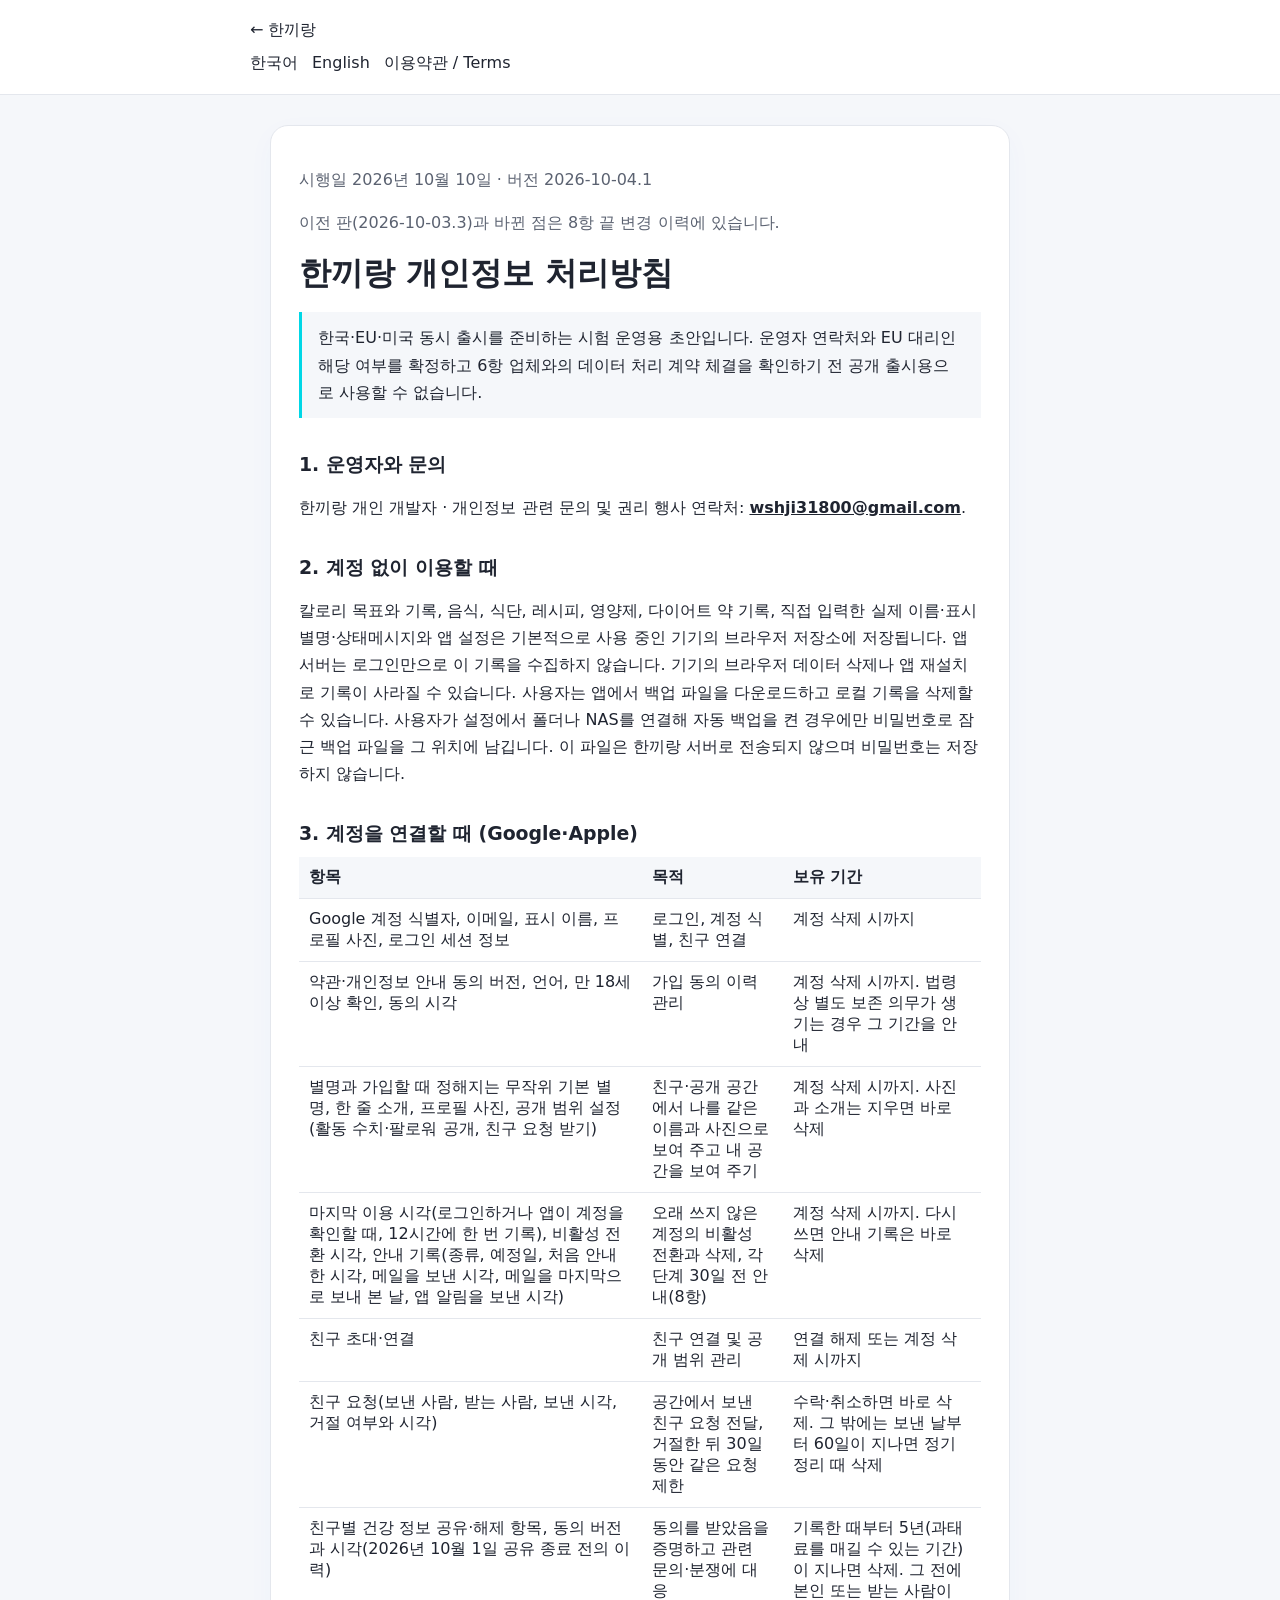
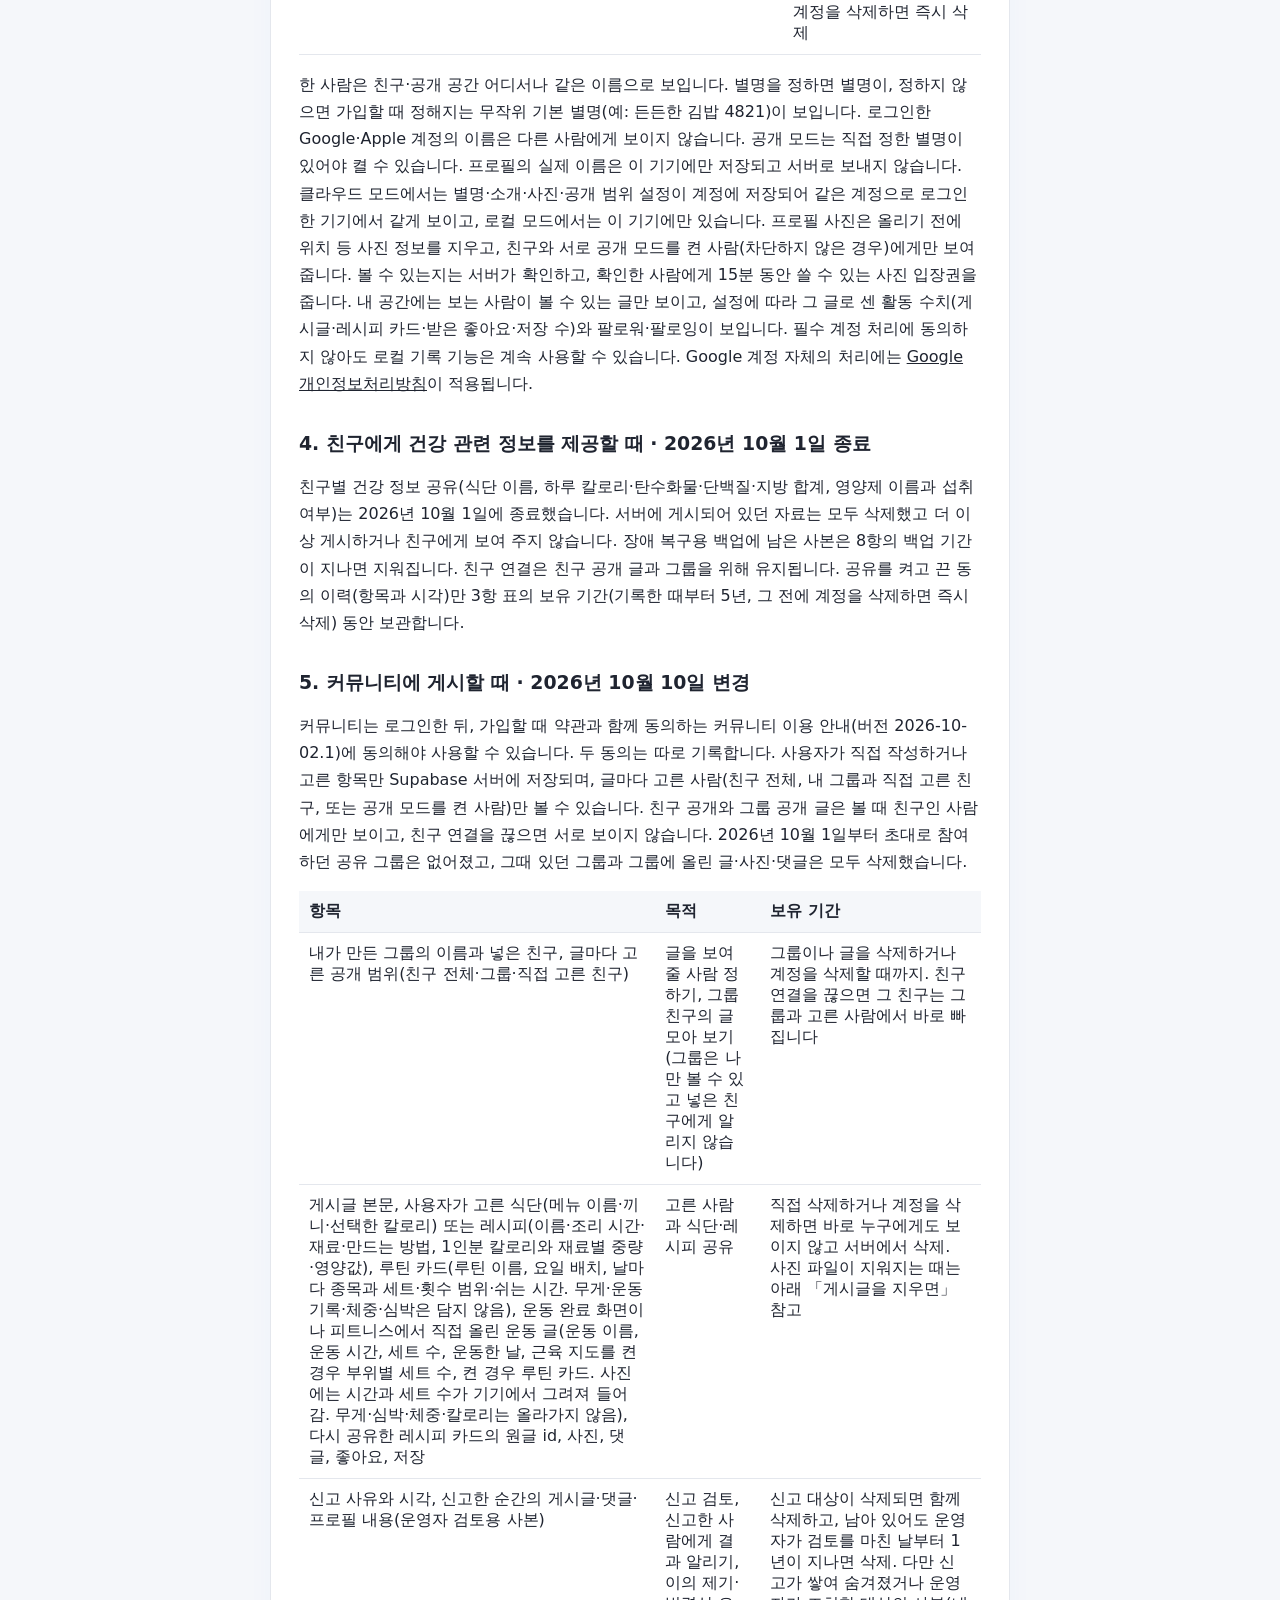
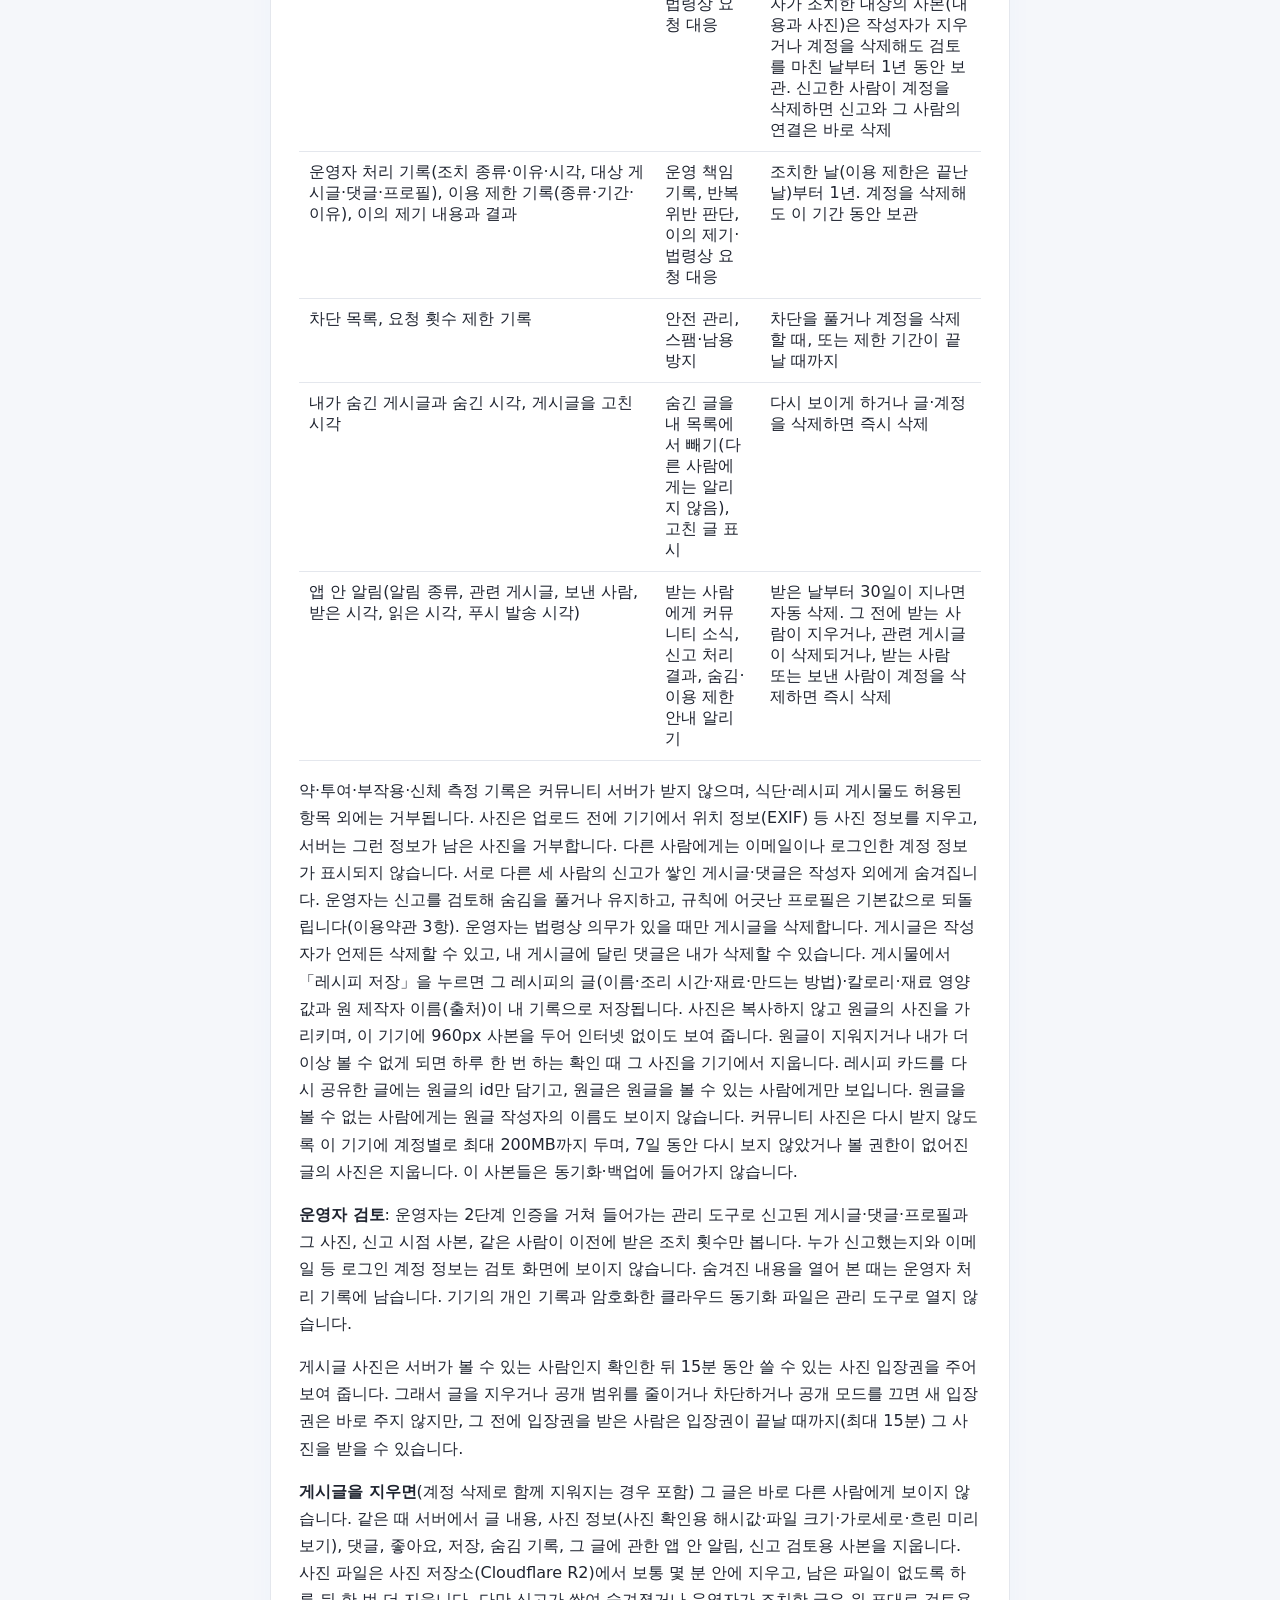
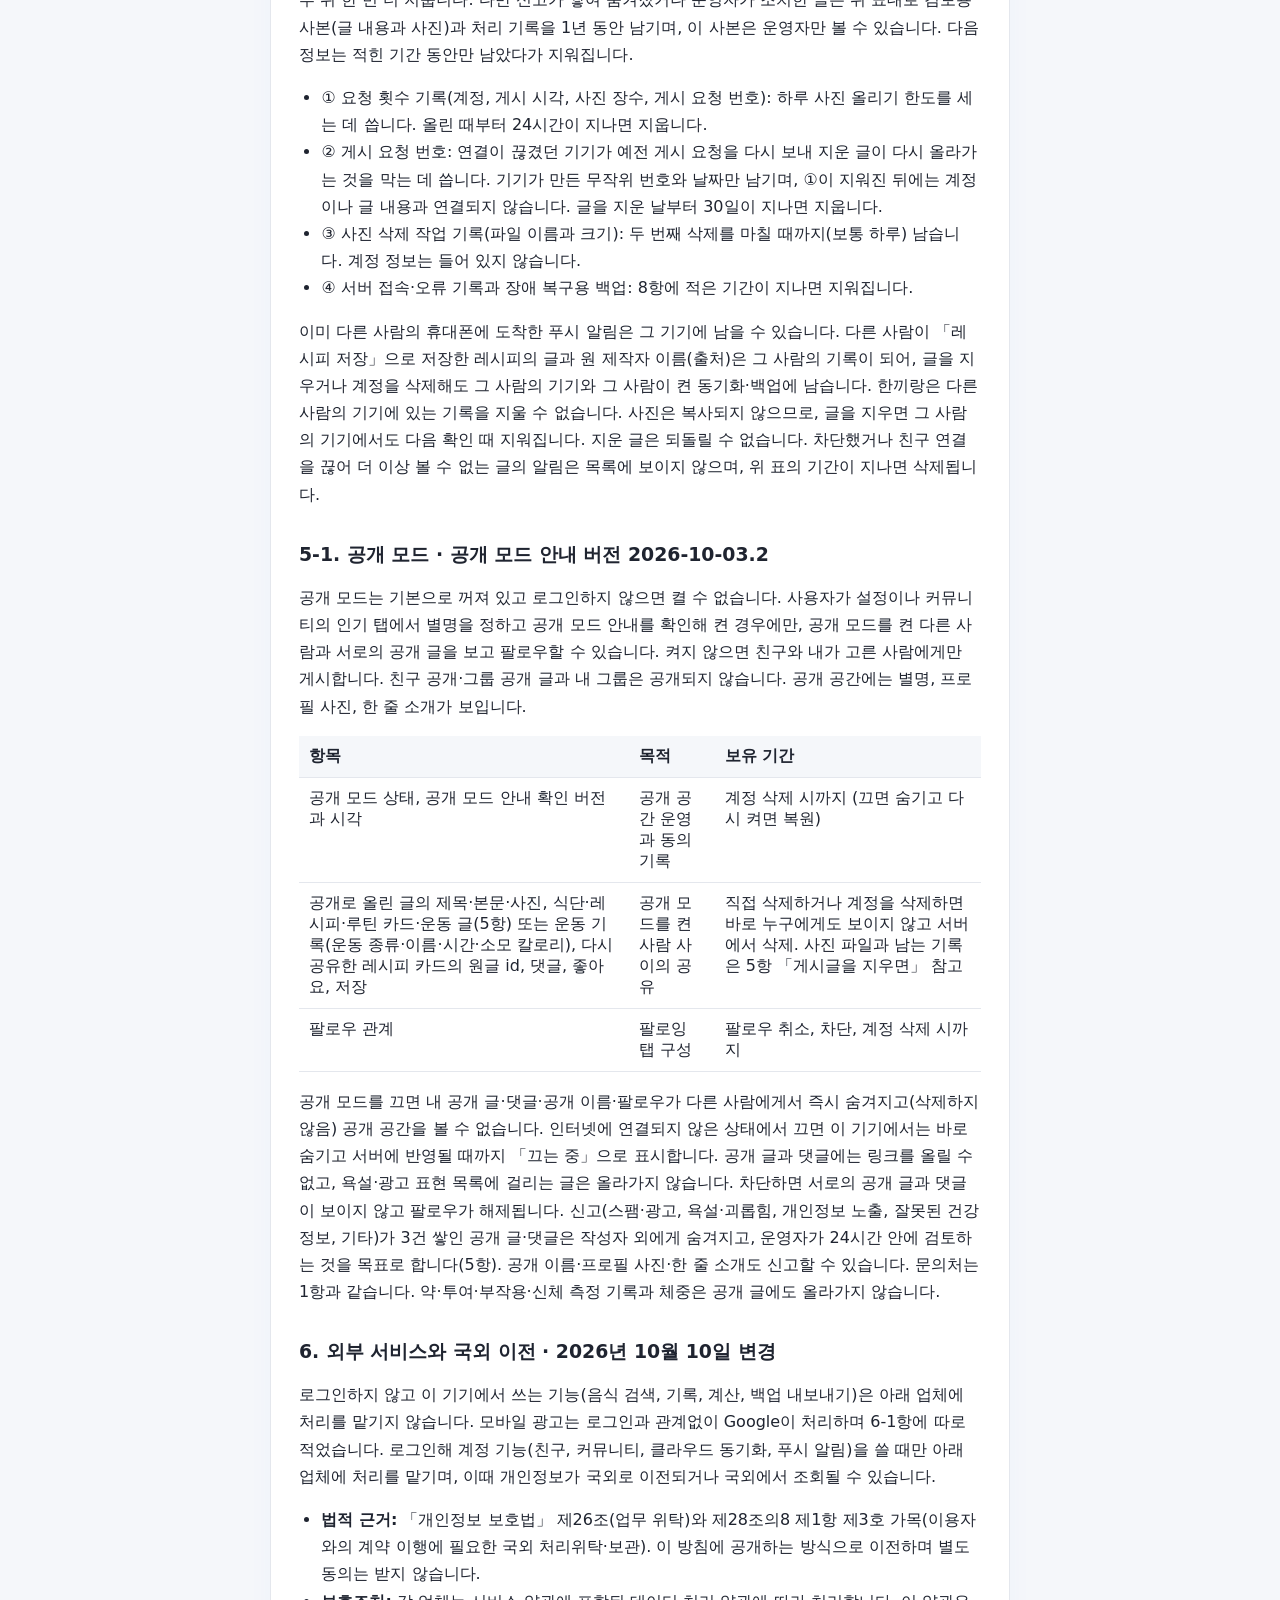
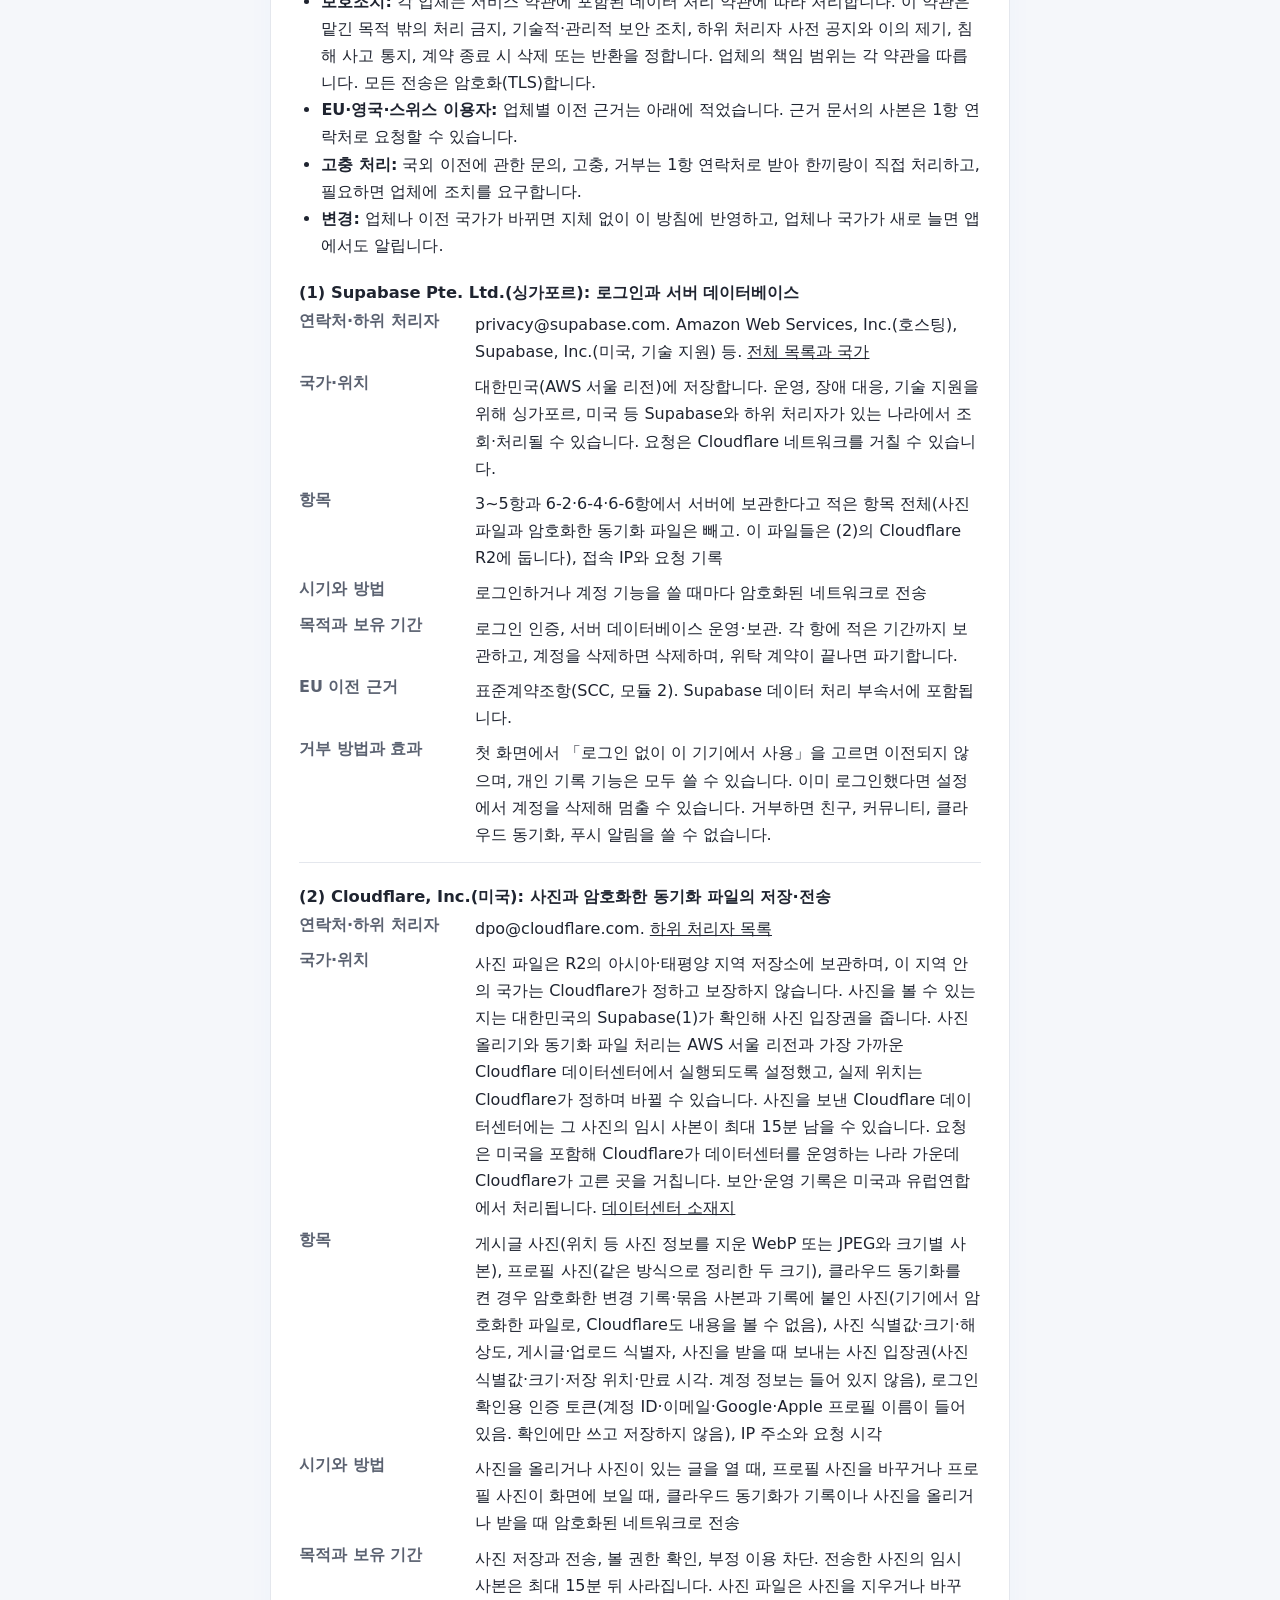
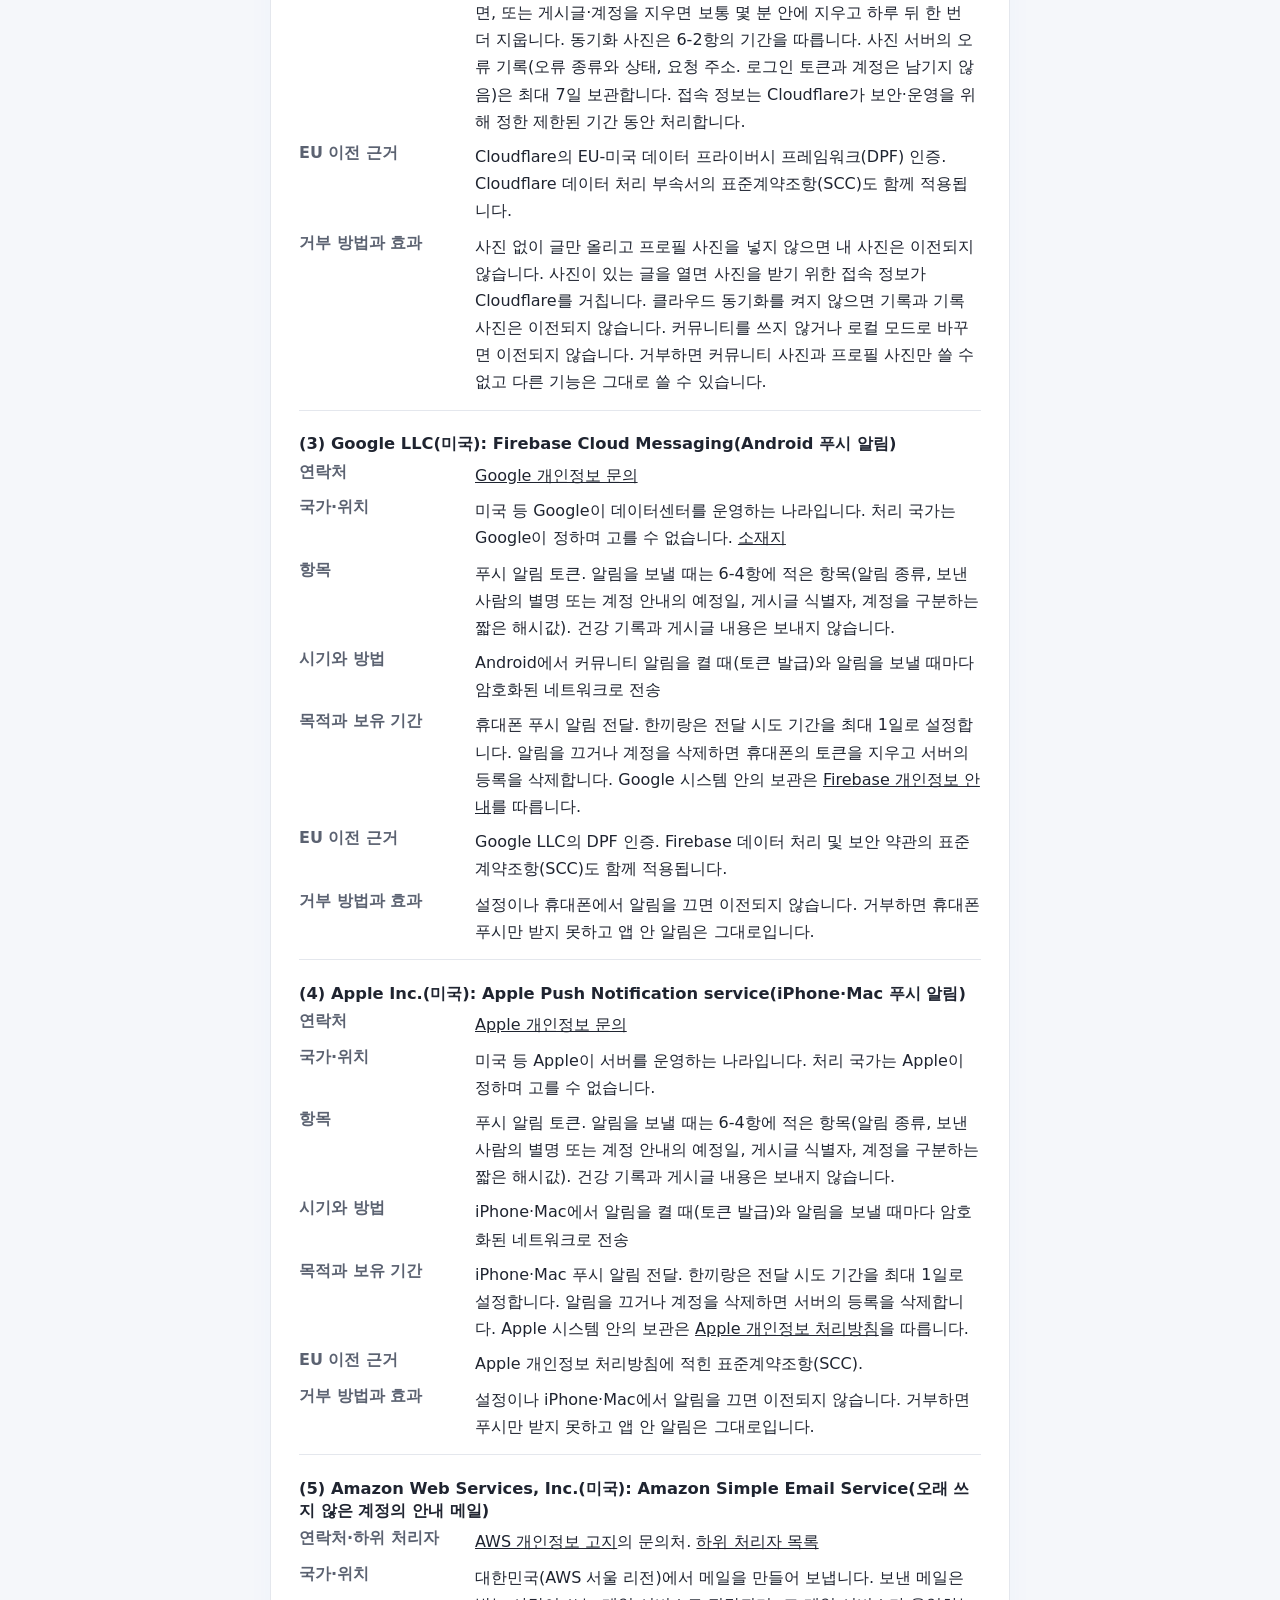
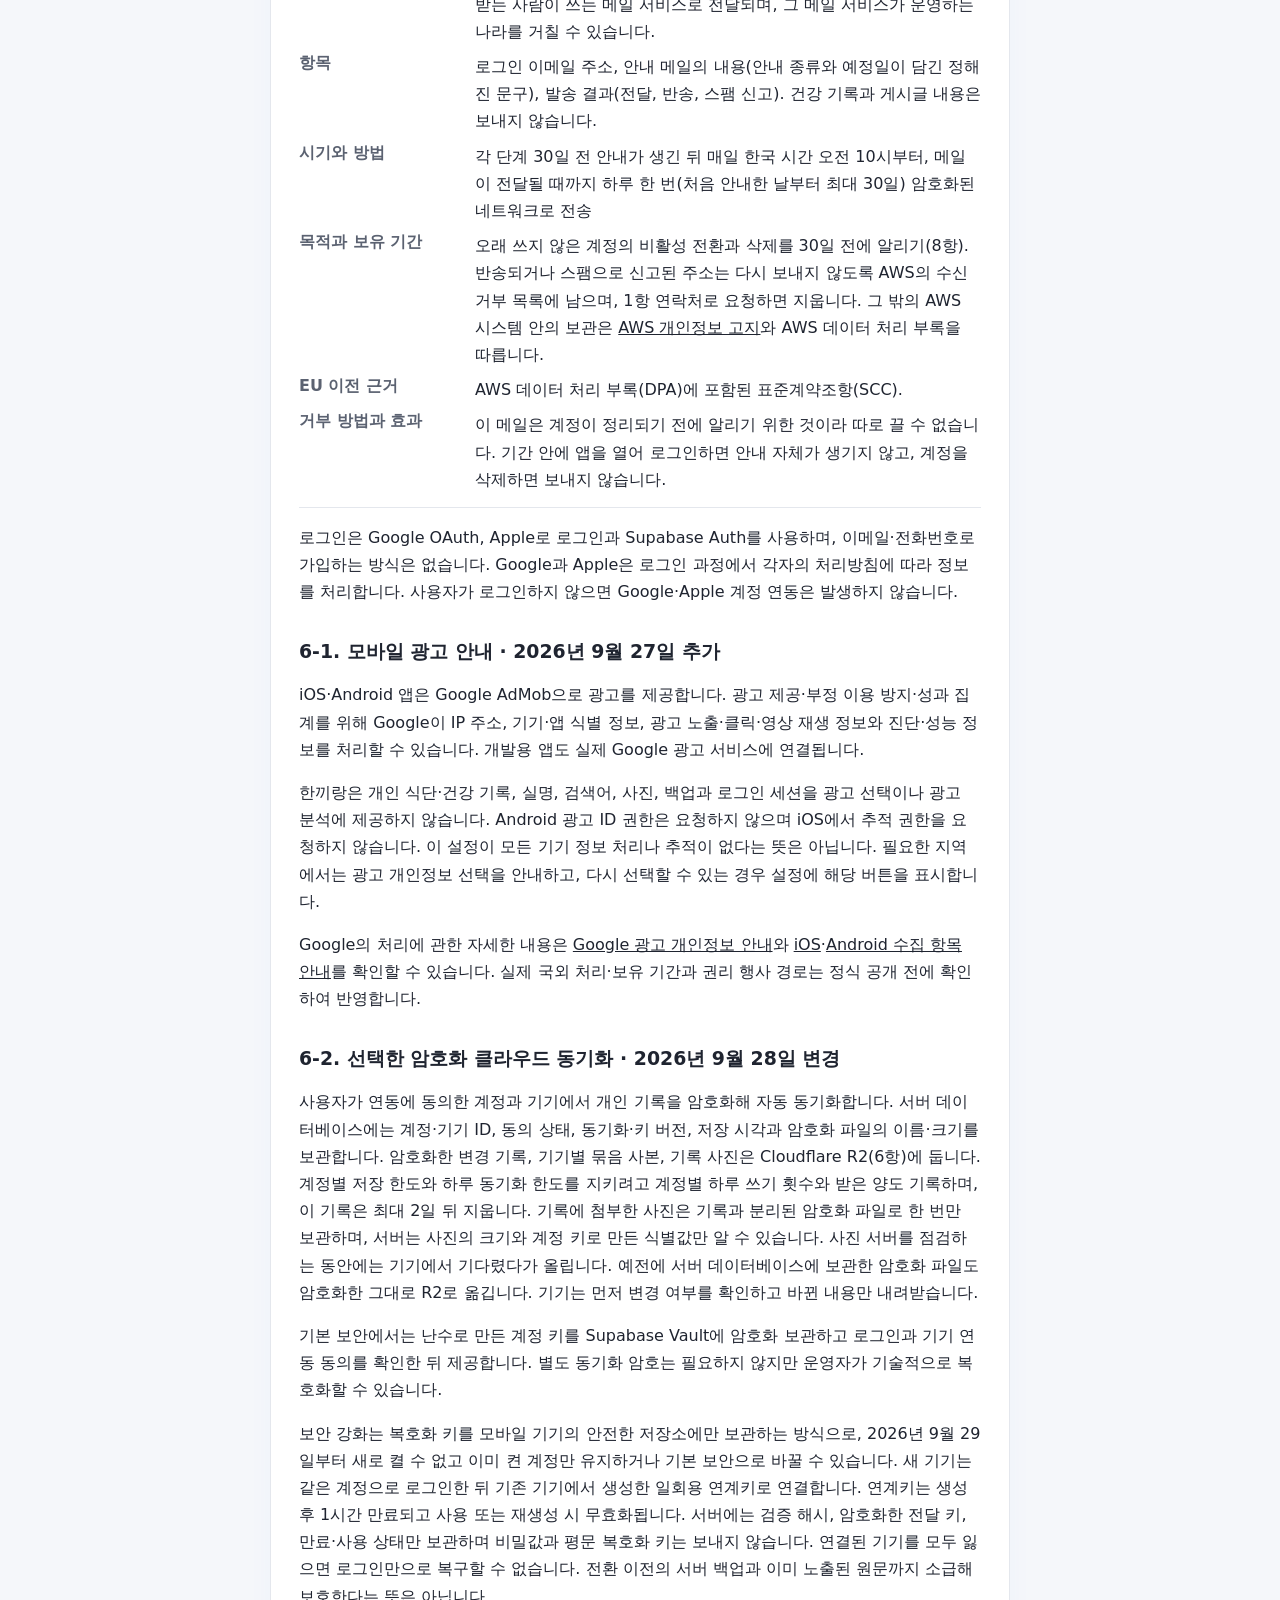
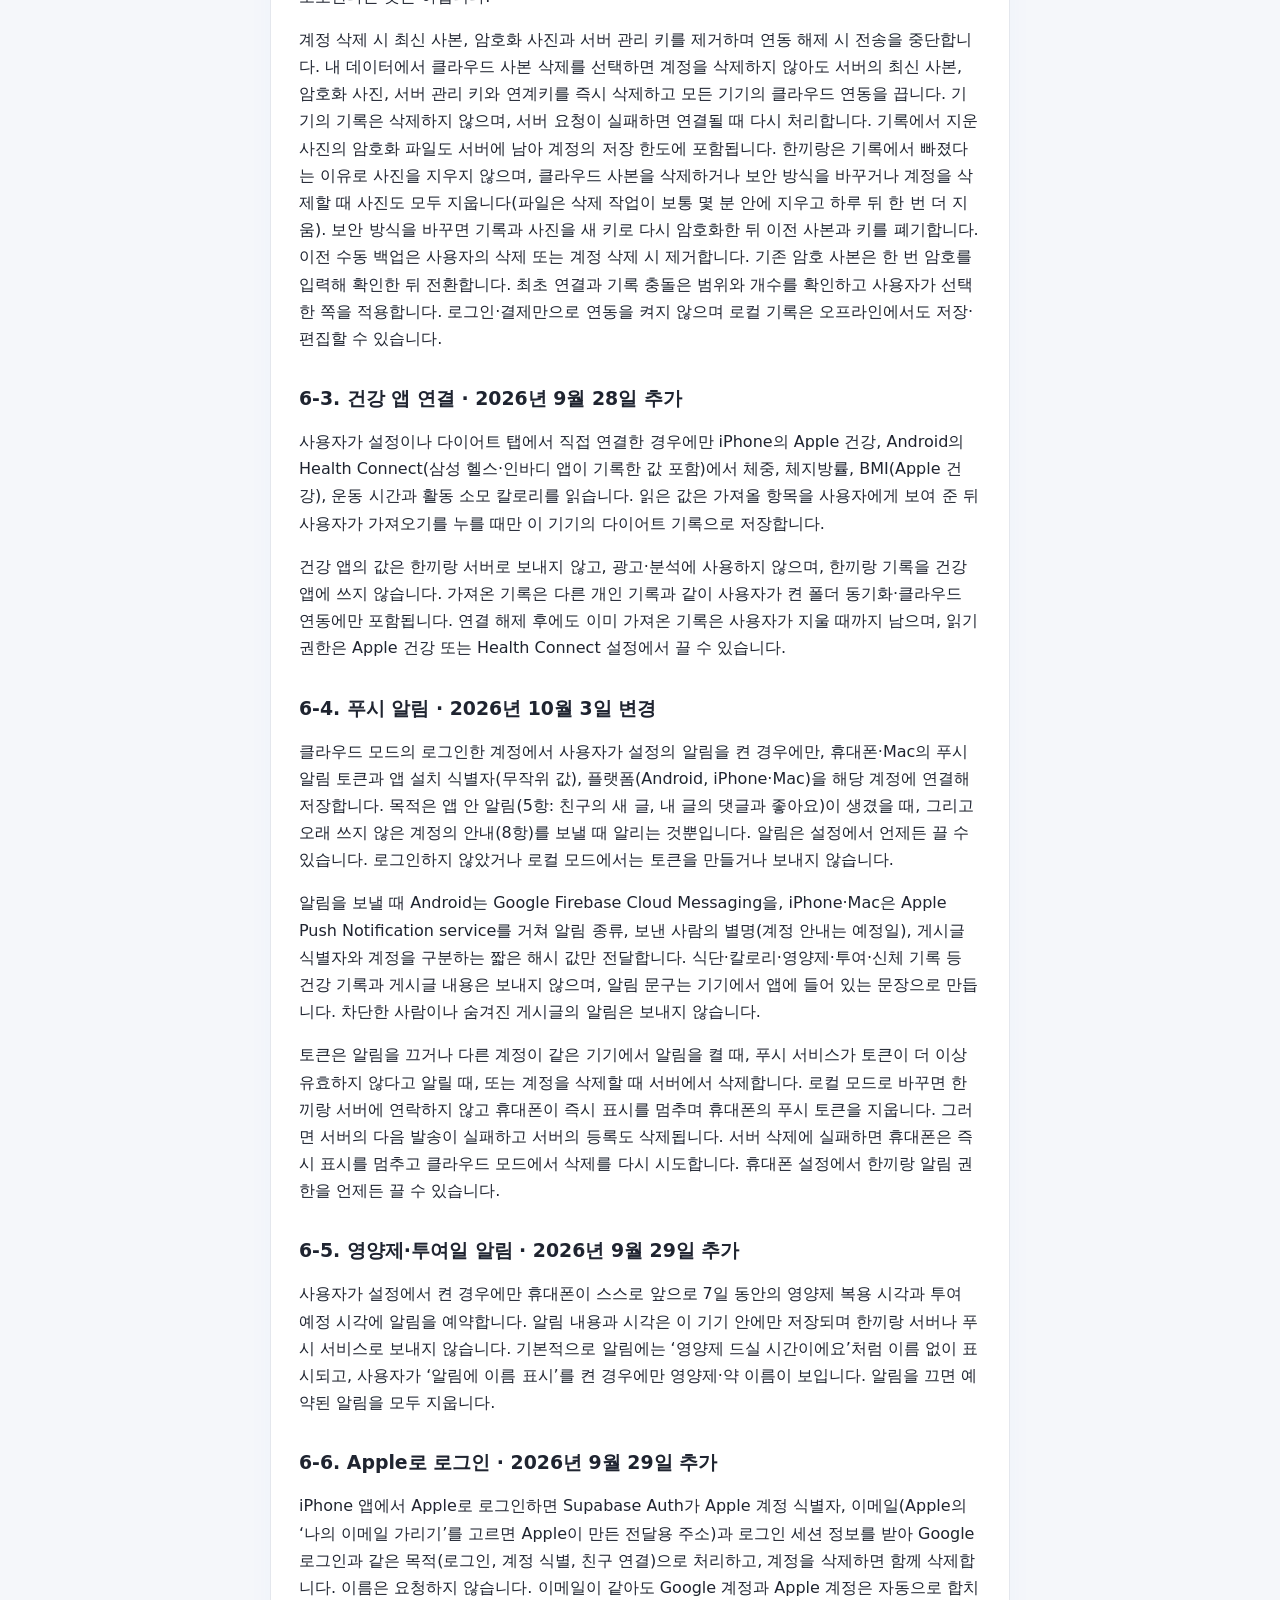
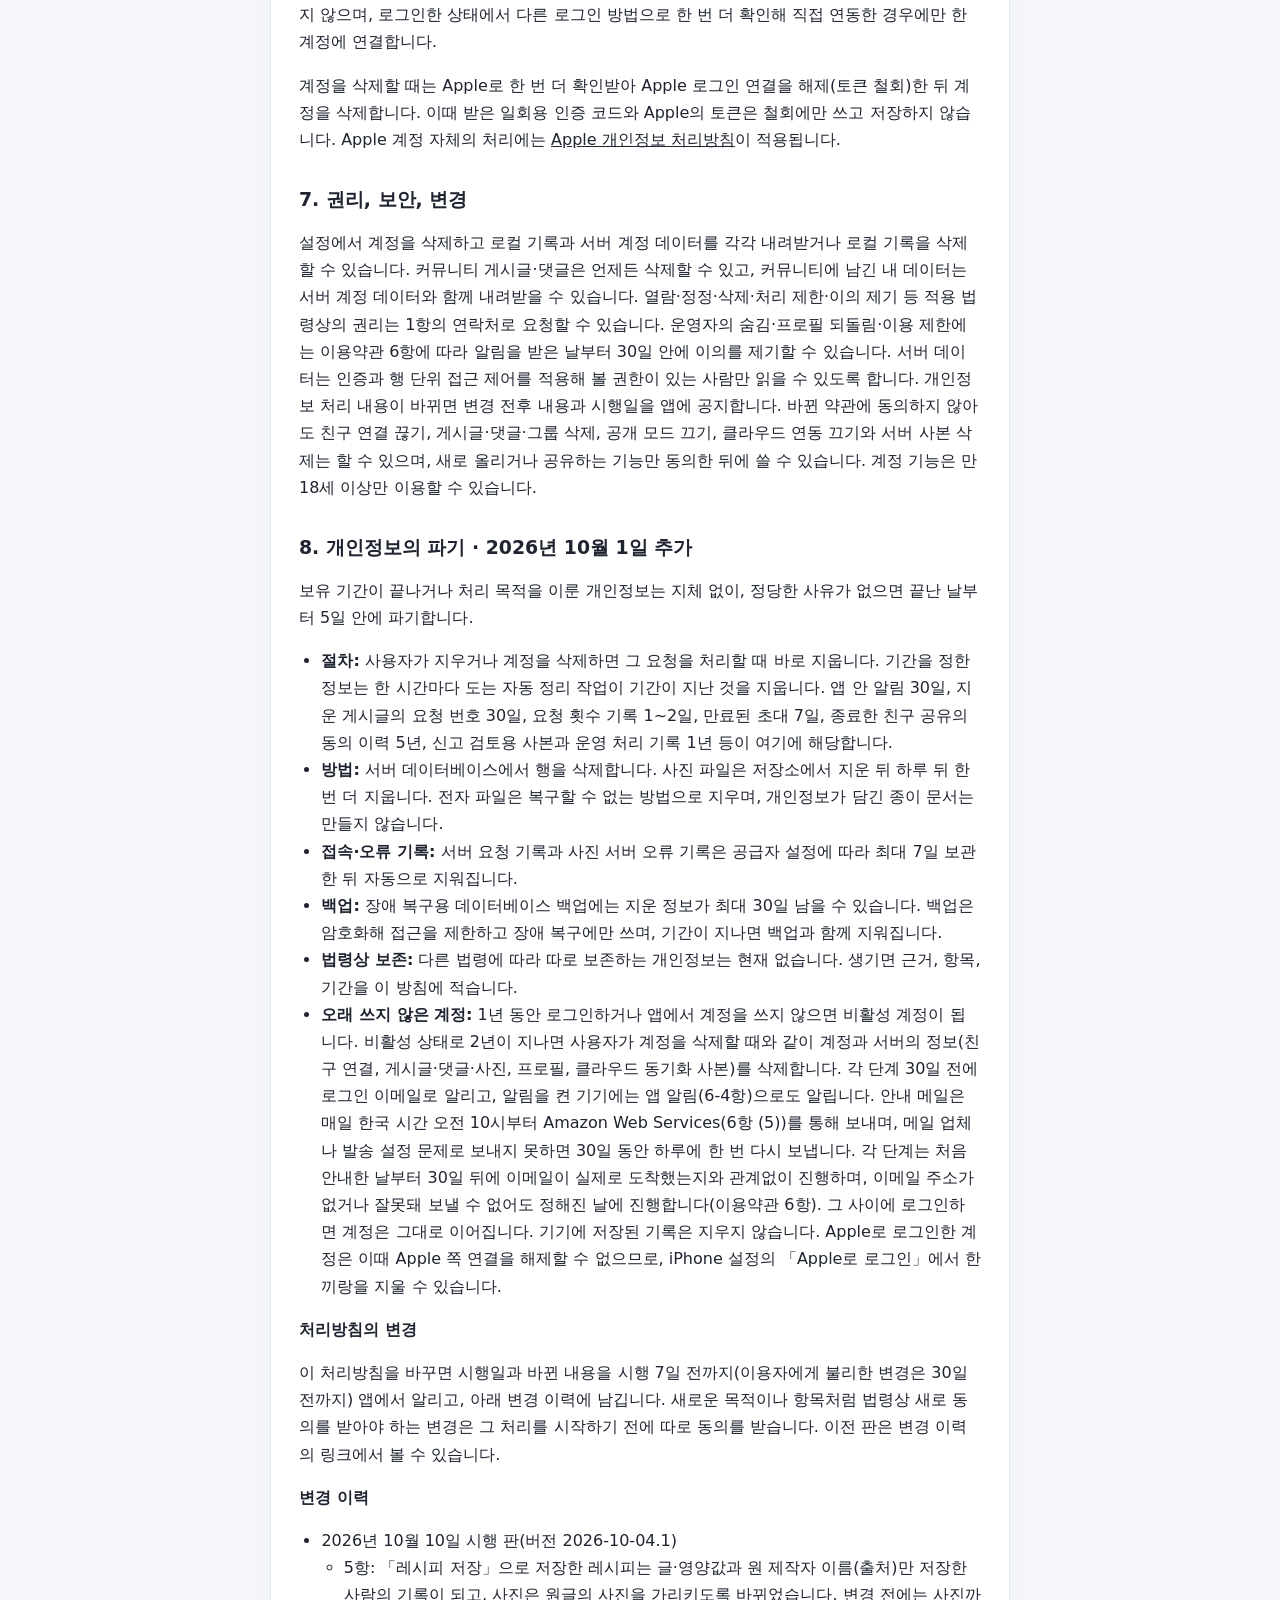
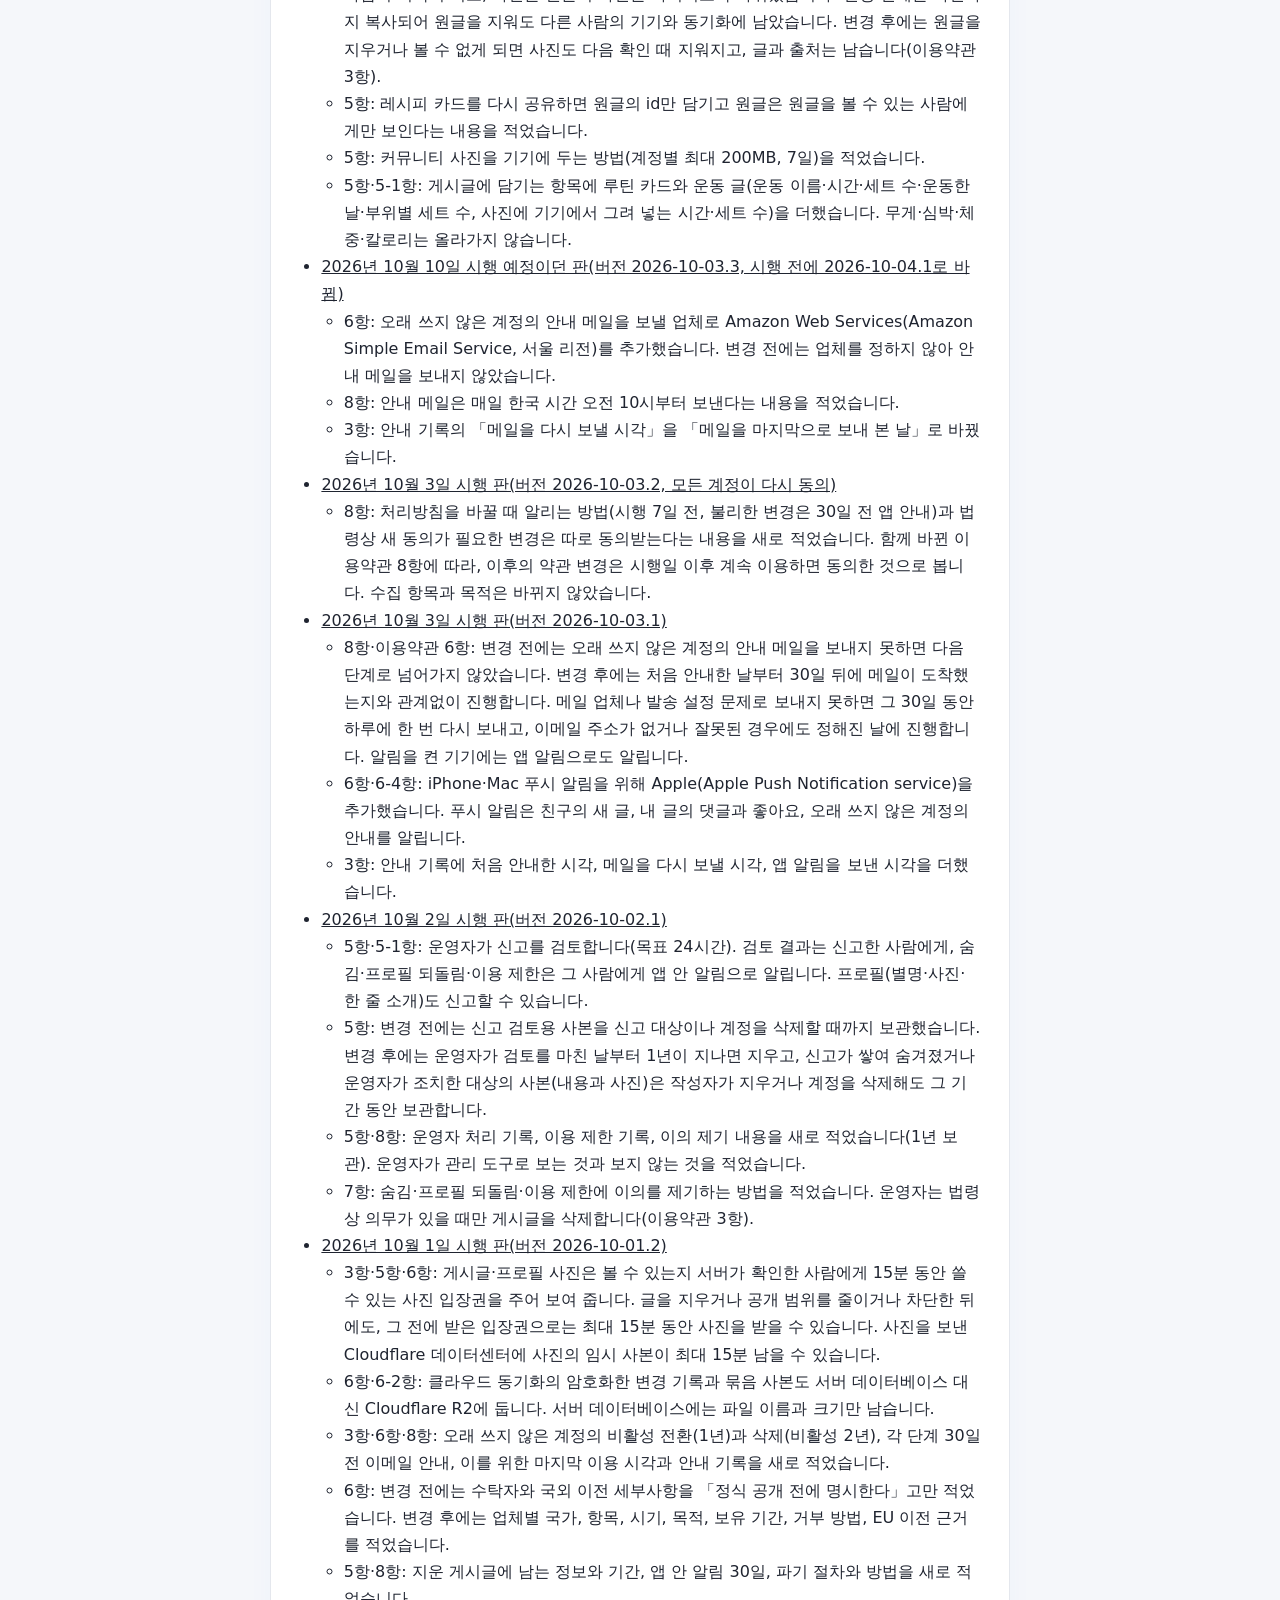
==== commit ff825b36: "개인정보 처리방침·이용약관 2026-10-04.1(시행 2026-10-10), 이전 판(2026-10-03.1~.3) 보관 처리방침 6항 (5) Amazon SES(장기 미사용 안" ====
--- a/privacy.html
+++ b/privacy.html
@@ -1,18 +1,18 @@
 <!doctype html><html lang="ko"><head><meta charset="utf-8"><meta name="viewport" content="width=device-width,initial-scale=1"><title>한끼랑 개인정보 처리방침 | Privacy Notice</title><link rel="stylesheet" href="tokens.css"><link rel="stylesheet" href="legal.css"></head><body><header><a href="index.html">← 한끼랑</a><nav aria-label="언어"><a href="#ko">한국어</a><a href="#en">English</a><a href="terms.html">이용약관 / Terms</a></nav></header><main>
-<article id="ko" lang="ko"><p class="meta">시행일 2026년 10월 3일 · 버전 2026-10-03.1</p><p class="meta">이전 판(2026-10-02.1)과 바뀐 점은 8항 끝 변경 이력에 있습니다.</p><h1>한끼랑 개인정보 처리방침</h1><p class="note">한국·EU·미국 동시 출시를 준비하는 시험 운영용 초안입니다. 운영자 연락처와 EU 대리인 해당 여부를 확정하고 6항 업체와의 데이터 처리 계약 체결을 확인하기 전 공개 출시용으로 사용할 수 없습니다.</p>
+<article id="ko" lang="ko"><p class="meta">시행일 2026년 10월 10일 · 버전 2026-10-04.1</p><p class="meta">이전 판(2026-10-03.3)과 바뀐 점은 8항 끝 변경 이력에 있습니다.</p><h1>한끼랑 개인정보 처리방침</h1><p class="note">한국·EU·미국 동시 출시를 준비하는 시험 운영용 초안입니다. 운영자 연락처와 EU 대리인 해당 여부를 확정하고 6항 업체와의 데이터 처리 계약 체결을 확인하기 전 공개 출시용으로 사용할 수 없습니다.</p>
 <h2>1. 운영자와 문의</h2><p>한끼랑 개인 개발자 · 개인정보 관련 문의 및 권리 행사 연락처: <strong><a href="mailto:wshji31800@gmail.com">wshji31800@gmail.com</a></strong>.</p>
 <h2>2. 계정 없이 이용할 때</h2><p>칼로리 목표와 기록, 음식, 식단, 레시피, 영양제, 다이어트 약 기록, 직접 입력한 실제 이름·표시 별명·상태메시지와 앱 설정은 기본적으로 사용 중인 기기의 브라우저 저장소에 저장됩니다. 앱 서버는 로그인만으로 이 기록을 수집하지 않습니다. 기기의 브라우저 데이터 삭제나 앱 재설치로 기록이 사라질 수 있습니다. 사용자는 앱에서 백업 파일을 다운로드하고 로컬 기록을 삭제할 수 있습니다. 사용자가 설정에서 폴더나 NAS를 연결해 자동 백업을 켠 경우에만 비밀번호로 잠근 백업 파일을 그 위치에 남깁니다. 이 파일은 한끼랑 서버로 전송되지 않으며 비밀번호는 저장하지 않습니다.</p>
-<h2>3. 계정을 연결할 때 (Google·Apple)</h2><div class="table-wrap"><table><thead><tr><th>항목</th><th>목적</th><th>보유 기간</th></tr></thead><tbody><tr><td>Google 계정 식별자, 이메일, 표시 이름, 프로필 사진, 로그인 세션 정보</td><td>로그인, 계정 식별, 친구 연결</td><td>계정 삭제 시까지</td></tr><tr><td>약관·개인정보 안내 동의 버전, 언어, 만 18세 이상 확인, 동의 시각</td><td>가입 동의 이력 관리</td><td>계정 삭제 시까지. 법령상 별도 보존 의무가 생기는 경우 그 기간을 안내</td></tr><tr><td>별명과 가입할 때 정해지는 무작위 기본 별명, 한 줄 소개, 프로필 사진, 공개 범위 설정(활동 수치·팔로워 공개, 친구 요청 받기)</td><td>친구·공개 공간에서 나를 같은 이름과 사진으로 보여 주고 내 공간을 보여 주기</td><td>계정 삭제 시까지. 사진과 소개는 지우면 바로 삭제</td></tr><tr><td>마지막 이용 시각(로그인하거나 앱이 계정을 확인할 때, 12시간에 한 번 기록), 비활성 전환 시각, 안내 기록(종류, 예정일, 처음 안내한 시각, 메일을 보낸 시각, 메일을 다시 보낼 시각, 앱 알림을 보낸 시각)</td><td>오래 쓰지 않은 계정의 비활성 전환과 삭제, 각 단계 30일 전 안내(8항)</td><td>계정 삭제 시까지. 다시 쓰면 안내 기록은 바로 삭제</td></tr><tr><td>친구 초대·연결</td><td>친구 연결 및 공개 범위 관리</td><td>연결 해제 또는 계정 삭제 시까지</td></tr><tr><td>친구 요청(보낸 사람, 받는 사람, 보낸 시각, 거절 여부와 시각)</td><td>공간에서 보낸 친구 요청 전달, 거절한 뒤 30일 동안 같은 요청 제한</td><td>수락·취소하면 바로 삭제. 그 밖에는 보낸 날부터 60일이 지나면 정기 정리 때 삭제</td></tr><tr><td>친구별 건강 정보 공유·해제 항목, 동의 버전과 시각(2026년 10월 1일 공유 종료 전의 이력)</td><td>동의를 받았음을 증명하고 관련 문의·분쟁에 대응</td><td>기록한 때부터 5년(과태료를 매길 수 있는 기간)이 지나면 삭제. 그 전에 본인 또는 받는 사람이 계정을 삭제하면 즉시 삭제</td></tr></tbody></table></div><p>한 사람은 친구·공개 공간 어디서나 같은 이름으로 보입니다. 별명을 정하면 별명이, 정하지 않으면 가입할 때 정해지는 무작위 기본 별명(예: 든든한 김밥 4821)이 보입니다. 로그인한 Google·Apple 계정의 이름은 다른 사람에게 보이지 않습니다. 공개 모드는 직접 정한 별명이 있어야 켤 수 있습니다. 프로필의 실제 이름은 이 기기에만 저장되고 서버로 보내지 않습니다. 클라우드 모드에서는 별명·소개·사진·공개 범위 설정이 계정에 저장되어 같은 계정으로 로그인한 기기에서 같게 보이고, 로컬 모드에서는 이 기기에만 있습니다. 프로필 사진은 올리기 전에 위치 등 사진 정보를 지우고, 친구와 서로 공개 모드를 켠 사람(차단하지 않은 경우)에게만 보여 줍니다. 볼 수 있는지는 서버가 확인하고, 확인한 사람에게 15분 동안 쓸 수 있는 사진 입장권을 줍니다. 내 공간에는 보는 사람이 볼 수 있는 글만 보이고, 설정에 따라 그 글로 센 활동 수치(게시글·레시피 카드·받은 좋아요·저장 수)와 팔로워·팔로잉이 보입니다. 필수 계정 처리에 동의하지 않아도 로컬 기록 기능은 계속 사용할 수 있습니다. Google 계정 자체의 처리에는 <a href="https://policies.google.com/privacy" target="_blank" rel="noopener">Google 개인정보처리방침</a>이 적용됩니다.</p>
-<h2>4. 친구에게 건강 관련 정보를 제공할 때 · 2026년 10월 1일 종료</h2><p>친구별 건강 정보 공유(식단 이름, 하루 칼로리·탄수화물·단백질·지방 합계, 영양제 이름과 섭취 여부)는 2026년 10월 1일에 종료했습니다. 서버에 게시되어 있던 자료는 모두 삭제했고 더 이상 게시하거나 친구에게 보여 주지 않습니다. 장애 복구용 백업에 남은 사본은 8항의 백업 기간이 지나면 지워집니다. 친구 연결은 친구 공개 글과 그룹을 위해 유지됩니다. 공유를 켜고 끈 동의 이력(항목과 시각)만 3항 표의 보유 기간(기록한 때부터 5년, 그 전에 계정을 삭제하면 즉시 삭제) 동안 보관합니다.</p><h2>5. 커뮤니티에 게시할 때 · 2026년 10월 2일 변경</h2><p>커뮤니티는 로그인한 뒤, 가입할 때 약관과 함께 동의하는 커뮤니티 이용 안내(버전 2026-10-02.1)에 동의해야 사용할 수 있습니다. 두 동의는 따로 기록합니다. 사용자가 직접 작성하거나 고른 항목만 Supabase 서버에 저장되며, 글마다 고른 사람(친구 전체, 내 그룹과 직접 고른 친구, 또는 공개 모드를 켠 사람)만 볼 수 있습니다. 친구 공개와 그룹 공개 글은 볼 때 친구인 사람에게만 보이고, 친구 연결을 끊으면 서로 보이지 않습니다. 2026년 10월 1일부터 초대로 참여하던 공유 그룹은 없어졌고, 그때 있던 그룹과 그룹에 올린 글·사진·댓글은 모두 삭제했습니다.</p><div class="table-wrap"><table><thead><tr><th>항목</th><th>목적</th><th>보유 기간</th></tr></thead><tbody><tr><td>내가 만든 그룹의 이름과 넣은 친구, 글마다 고른 공개 범위(친구 전체·그룹·직접 고른 친구)</td><td>글을 보여 줄 사람 정하기, 그룹 친구의 글 모아 보기 (그룹은 나만 볼 수 있고 넣은 친구에게 알리지 않습니다)</td><td>그룹이나 글을 삭제하거나 계정을 삭제할 때까지. 친구 연결을 끊으면 그 친구는 그룹과 고른 사람에서 바로 빠집니다</td></tr><tr><td>게시글 본문, 사용자가 고른 식단(메뉴 이름·끼니·선택한 칼로리) 또는 레시피(이름·조리 시간·재료·만드는 방법, 1인분 칼로리와 재료별 중량·영양값), 사진, 댓글, 좋아요, 저장</td><td>고른 사람과 식단·레시피 공유</td><td>직접 삭제하거나 계정을 삭제하면 바로 누구에게도 보이지 않고 서버에서 삭제. 사진 파일이 지워지는 때는 아래 「게시글을 지우면」 참고</td></tr><tr><td>신고 사유와 시각, 신고한 순간의 게시글·댓글·프로필 내용(운영자 검토용 사본)</td><td>신고 검토, 신고한 사람에게 결과 알리기, 이의 제기·법령상 요청 대응</td><td>신고 대상이 삭제되면 함께 삭제하고, 남아 있어도 운영자가 검토를 마친 날부터 1년이 지나면 삭제. 다만 신고가 쌓여 숨겨졌거나 운영자가 조치한 대상의 사본(내용과 사진)은 작성자가 지우거나 계정을 삭제해도 검토를 마친 날부터 1년 동안 보관. 신고한 사람이 계정을 삭제하면 신고와 그 사람의 연결은 바로 삭제</td></tr><tr><td>운영자 처리 기록(조치 종류·이유·시각, 대상 게시글·댓글·프로필), 이용 제한 기록(종류·기간·이유), 이의 제기 내용과 결과</td><td>운영 책임 기록, 반복 위반 판단, 이의 제기·법령상 요청 대응</td><td>조치한 날(이용 제한은 끝난 날)부터 1년. 계정을 삭제해도 이 기간 동안 보관</td></tr><tr><td>차단 목록, 요청 횟수 제한 기록</td><td>안전 관리, 스팸·남용 방지</td><td>차단을 풀거나 계정을 삭제할 때, 또는 제한 기간이 끝날 때까지</td></tr><tr><td>내가 숨긴 게시글과 숨긴 시각, 게시글을 고친 시각</td><td>숨긴 글을 내 목록에서 빼기(다른 사람에게는 알리지 않음), 고친 글 표시</td><td>다시 보이게 하거나 글·계정을 삭제하면 즉시 삭제</td></tr><tr><td>앱 안 알림(알림 종류, 관련 게시글, 보낸 사람, 받은 시각, 읽은 시각, 푸시 발송 시각)</td><td>받는 사람에게 커뮤니티 소식, 신고 처리 결과, 숨김·이용 제한 안내 알리기</td><td>받은 날부터 30일이 지나면 자동 삭제. 그 전에 받는 사람이 지우거나, 관련 게시글이 삭제되거나, 받는 사람 또는 보낸 사람이 계정을 삭제하면 즉시 삭제</td></tr></tbody></table></div><p>약·투여·부작용·신체 측정 기록은 커뮤니티 서버가 받지 않으며, 식단·레시피 게시물도 허용된 항목 외에는 거부됩니다. 사진은 업로드 전에 기기에서 위치 정보(EXIF) 등 사진 정보를 지우고, 서버는 그런 정보가 남은 사진을 거부합니다. 다른 사람에게는 이메일이나 로그인한 계정 정보가 표시되지 않습니다. 서로 다른 세 사람의 신고가 쌓인 게시글·댓글은 작성자 외에게 숨겨집니다. 운영자는 신고를 검토해 숨김을 풀거나 유지하고, 규칙에 어긋난 프로필은 기본값으로 되돌립니다(이용약관 3항). 운영자는 법령상 의무가 있을 때만 게시글을 삭제합니다. 게시글은 작성자가 언제든 삭제할 수 있고, 내 게시글에 달린 댓글은 내가 삭제할 수 있습니다. 게시물에서 「레시피 저장」을 누르면 그 레시피의 사진·칼로리·재료 영양값을 포함한 사본이 이 기기에만 저장됩니다.</p><p><strong>운영자 검토</strong>: 운영자는 2단계 인증을 거쳐 들어가는 관리 도구로 신고된 게시글·댓글·프로필과 그 사진, 신고 시점 사본, 같은 사람이 이전에 받은 조치 횟수만 봅니다. 누가 신고했는지와 이메일 등 로그인 계정 정보는 검토 화면에 보이지 않습니다. 숨겨진 내용을 열어 본 때는 운영자 처리 기록에 남습니다. 기기의 개인 기록과 암호화한 클라우드 동기화 파일은 관리 도구로 열지 않습니다.</p><p>게시글 사진은 서버가 볼 수 있는 사람인지 확인한 뒤 15분 동안 쓸 수 있는 사진 입장권을 주어 보여 줍니다. 그래서 글을 지우거나 공개 범위를 줄이거나 차단하거나 공개 모드를 끄면 새 입장권은 바로 주지 않지만, 그 전에 입장권을 받은 사람은 입장권이 끝날 때까지(최대 15분) 그 사진을 받을 수 있습니다.</p><p><strong>게시글을 지우면</strong>(계정 삭제로 함께 지워지는 경우 포함) 그 글은 바로 다른 사람에게 보이지 않습니다. 같은 때 서버에서 글 내용, 사진 정보(사진 확인용 해시값·파일 크기·가로세로·흐린 미리보기), 댓글, 좋아요, 저장, 숨김 기록, 그 글에 관한 앱 안 알림, 신고 검토용 사본을 지웁니다. 사진 파일은 사진 저장소(Cloudflare R2)에서 보통 몇 분 안에 지우고, 남은 파일이 없도록 하루 뒤 한 번 더 지웁니다. 다만 신고가 쌓여 숨겨졌거나 운영자가 조치한 글은 위 표대로 검토용 사본(글 내용과 사진)과 처리 기록을 1년 동안 남기며, 이 사본은 운영자만 볼 수 있습니다. 다음 정보는 적힌 기간 동안만 남았다가 지워집니다.</p><ul><li>① 요청 횟수 기록(계정, 게시 시각, 사진 장수, 게시 요청 번호): 하루 사진 올리기 한도를 세는 데 씁니다. 올린 때부터 24시간이 지나면 지웁니다.</li><li>② 게시 요청 번호: 연결이 끊겼던 기기가 예전 게시 요청을 다시 보내 지운 글이 다시 올라가는 것을 막는 데 씁니다. 기기가 만든 무작위 번호와 날짜만 남기며, ①이 지워진 뒤에는 계정이나 글 내용과 연결되지 않습니다. 글을 지운 날부터 30일이 지나면 지웁니다.</li><li>③ 사진 삭제 작업 기록(파일 이름과 크기): 두 번째 삭제를 마칠 때까지(보통 하루) 남습니다. 계정 정보는 들어 있지 않습니다.</li><li>④ 서버 접속·오류 기록과 장애 복구용 백업: 8항에 적은 기간이 지나면 지워집니다.</li></ul><p>이미 다른 사람의 휴대폰에 도착한 푸시 알림과, 다른 사람이 「레시피 저장」으로 자기 기기에 저장한 사본은 그 기기에 남을 수 있습니다. 한끼랑은 다른 사람의 기기에 있는 사본을 지울 수 없습니다. 지운 글은 되돌릴 수 없습니다. 차단했거나 친구 연결을 끊어 더 이상 볼 수 없는 글의 알림은 목록에 보이지 않으며, 위 표의 기간이 지나면 삭제됩니다.</p><h2>5-1. 공개 모드 · 공개 모드 안내 버전 2026-10-03.2</h2><p>공개 모드는 기본으로 꺼져 있고 로그인하지 않으면 켤 수 없습니다. 사용자가 설정이나 커뮤니티의 인기 탭에서 별명을 정하고 공개 모드 안내를 확인해 켠 경우에만, 공개 모드를 켠 다른 사람과 서로의 공개 글을 보고 팔로우할 수 있습니다. 켜지 않으면 친구와 내가 고른 사람에게만 게시합니다. 친구 공개·그룹 공개 글과 내 그룹은 공개되지 않습니다. 공개 공간에는 별명, 프로필 사진, 한 줄 소개가 보입니다.</p><div class="table-wrap"><table><thead><tr><th>항목</th><th>목적</th><th>보유 기간</th></tr></thead><tbody><tr><td>공개 모드 상태, 공개 모드 안내 확인 버전과 시각</td><td>공개 공간 운영과 동의 기록</td><td>계정 삭제 시까지 (끄면 숨기고 다시 켜면 복원)</td></tr><tr><td>공개로 올린 글의 제목·본문·사진, 식단·레시피 또는 운동 기록(운동 종류·이름·시간·소모 칼로리), 댓글, 좋아요, 저장</td><td>공개 모드를 켠 사람 사이의 공유</td><td>직접 삭제하거나 계정을 삭제하면 바로 누구에게도 보이지 않고 서버에서 삭제. 사진 파일과 남는 기록은 5항 「게시글을 지우면」 참고</td></tr><tr><td>팔로우 관계</td><td>팔로잉 탭 구성</td><td>팔로우 취소, 차단, 계정 삭제 시까지</td></tr></tbody></table></div><p>공개 모드를 끄면 내 공개 글·댓글·공개 이름·팔로우가 다른 사람에게서 즉시 숨겨지고(삭제하지 않음) 공개 공간을 볼 수 없습니다. 인터넷에 연결되지 않은 상태에서 끄면 이 기기에서는 바로 숨기고 서버에 반영될 때까지 「끄는 중」으로 표시합니다. 공개 글과 댓글에는 링크를 올릴 수 없고, 욕설·광고 표현 목록에 걸리는 글은 올라가지 않습니다. 차단하면 서로의 공개 글과 댓글이 보이지 않고 팔로우가 해제됩니다. 신고(스팸·광고, 욕설·괴롭힘, 개인정보 노출, 잘못된 건강 정보, 기타)가 3건 쌓인 공개 글·댓글은 작성자 외에게 숨겨지고, 운영자가 24시간 안에 검토하는 것을 목표로 합니다(5항). 공개 이름·프로필 사진·한 줄 소개도 신고할 수 있습니다. 문의처는 1항과 같습니다. 약·투여·부작용·신체 측정 기록과 체중은 공개 글에도 올라가지 않습니다.</p><h2>6. 외부 서비스와 국외 이전 · 2026년 10월 3일 변경</h2><p>로그인하지 않고 이 기기에서 쓰는 기능(음식 검색, 기록, 계산, 백업 내보내기)은 아래 업체에 처리를 맡기지 않습니다. 모바일 광고는 로그인과 관계없이 Google이 처리하며 6-1항에 따로 적었습니다. 로그인해 계정 기능(친구, 커뮤니티, 클라우드 동기화, 푸시 알림)을 쓸 때만 아래 업체에 처리를 맡기며, 이때 개인정보가 국외로 이전되거나 국외에서 조회될 수 있습니다.</p><ul><li><strong>법적 근거:</strong> 「개인정보 보호법」 제26조(업무 위탁)와 제28조의8 제1항 제3호 가목(이용자와의 계약 이행에 필요한 국외 처리위탁·보관). 이 방침에 공개하는 방식으로 이전하며 별도 동의는 받지 않습니다.</li><li><strong>보호조치:</strong> 각 업체는 서비스 약관에 포함된 데이터 처리 약관에 따라 처리합니다. 이 약관은 맡긴 목적 밖의 처리 금지, 기술적·관리적 보안 조치, 하위 처리자 사전 공지와 이의 제기, 침해 사고 통지, 계약 종료 시 삭제 또는 반환을 정합니다. 업체의 책임 범위는 각 약관을 따릅니다. 모든 전송은 암호화(TLS)합니다.</li><li><strong>EU·영국·스위스 이용자:</strong> 업체별 이전 근거는 아래에 적었습니다. 근거 문서의 사본은 1항 연락처로 요청할 수 있습니다.</li><li><strong>고충 처리:</strong> 국외 이전에 관한 문의, 고충, 거부는 1항 연락처로 받아 한끼랑이 직접 처리하고, 필요하면 업체에 조치를 요구합니다.</li><li><strong>변경:</strong> 업체나 이전 국가가 바뀌면 지체 없이 이 방침에 반영하고, 업체나 국가가 새로 늘면 앱에서도 알립니다.</li></ul><h3>(1) Supabase Pte. Ltd.(싱가포르): 로그인과 서버 데이터베이스</h3><dl class="facts"><dt>연락처·하위 처리자</dt><dd>privacy@supabase.com. Amazon Web Services, Inc.(호스팅), Supabase, Inc.(미국, 기술 지원) 등. <a href="https://supabase.com/legal/customer-resources/subprocessor-list" target="_blank" rel="noopener">전체 목록과 국가</a></dd><dt>국가·위치</dt><dd>대한민국(AWS 서울 리전)에 저장합니다. 운영, 장애 대응, 기술 지원을 위해 싱가포르, 미국 등 Supabase와 하위 처리자가 있는 나라에서 조회·처리될 수 있습니다. 요청은 Cloudflare 네트워크를 거칠 수 있습니다.</dd><dt>항목</dt><dd>3~5항과 6-2·6-4·6-6항에서 서버에 보관한다고 적은 항목 전체(사진 파일과 암호화한 동기화 파일은 빼고. 이 파일들은 (2)의 Cloudflare R2에 둡니다), 접속 IP와 요청 기록</dd><dt>시기와 방법</dt><dd>로그인하거나 계정 기능을 쓸 때마다 암호화된 네트워크로 전송</dd><dt>목적과 보유 기간</dt><dd>로그인 인증, 서버 데이터베이스 운영·보관. 각 항에 적은 기간까지 보관하고, 계정을 삭제하면 삭제하며, 위탁 계약이 끝나면 파기합니다.</dd><dt>EU 이전 근거</dt><dd>표준계약조항(SCC, 모듈 2). Supabase 데이터 처리 부속서에 포함됩니다.</dd><dt>거부 방법과 효과</dt><dd>첫 화면에서 「로그인 없이 이 기기에서 사용」을 고르면 이전되지 않으며, 개인 기록 기능은 모두 쓸 수 있습니다. 이미 로그인했다면 설정에서 계정을 삭제해 멈출 수 있습니다. 거부하면 친구, 커뮤니티, 클라우드 동기화, 푸시 알림을 쓸 수 없습니다.</dd></dl><h3>(2) Cloudflare, Inc.(미국): 사진과 암호화한 동기화 파일의 저장·전송</h3><dl class="facts"><dt>연락처·하위 처리자</dt><dd>dpo@cloudflare.com. <a href="https://www.cloudflare.com/gdpr/subprocessors/cloudflare-services/" target="_blank" rel="noopener">하위 처리자 목록</a></dd><dt>국가·위치</dt><dd>사진 파일은 R2의 아시아·태평양 지역 저장소에 보관하며, 이 지역 안의 국가는 Cloudflare가 정하고 보장하지 않습니다. 사진을 볼 수 있는지는 대한민국의 Supabase(1)가 확인해 사진 입장권을 줍니다. 사진 올리기와 동기화 파일 처리는 AWS 서울 리전과 가장 가까운 Cloudflare 데이터센터에서 실행되도록 설정했고, 실제 위치는 Cloudflare가 정하며 바뀔 수 있습니다. 사진을 보낸 Cloudflare 데이터센터에는 그 사진의 임시 사본이 최대 15분 남을 수 있습니다. 요청은 미국을 포함해 Cloudflare가 데이터센터를 운영하는 나라 가운데 Cloudflare가 고른 곳을 거칩니다. 보안·운영 기록은 미국과 유럽연합에서 처리됩니다. <a href="https://www.cloudflare.com/network/" target="_blank" rel="noopener">데이터센터 소재지</a></dd><dt>항목</dt><dd>게시글 사진(위치 등 사진 정보를 지운 WebP 또는 JPEG와 크기별 사본), 프로필 사진(같은 방식으로 정리한 두 크기), 클라우드 동기화를 켠 경우 암호화한 변경 기록·묶음 사본과 기록에 붙인 사진(기기에서 암호화한 파일로, Cloudflare도 내용을 볼 수 없음), 사진 식별값·크기·해상도, 게시글·업로드 식별자, 사진을 받을 때 보내는 사진 입장권(사진 식별값·크기·저장 위치·만료 시각. 계정 정보는 들어 있지 않음), 로그인 확인용 인증 토큰(계정 ID·이메일·Google·Apple 프로필 이름이 들어 있음. 확인에만 쓰고 저장하지 않음), IP 주소와 요청 시각</dd><dt>시기와 방법</dt><dd>사진을 올리거나 사진이 있는 글을 열 때, 프로필 사진을 바꾸거나 프로필 사진이 화면에 보일 때, 클라우드 동기화가 기록이나 사진을 올리거나 받을 때 암호화된 네트워크로 전송</dd><dt>목적과 보유 기간</dt><dd>사진 저장과 전송, 볼 권한 확인, 부정 이용 차단. 전송한 사진의 임시 사본은 최대 15분 뒤 사라집니다. 사진 파일은 사진을 지우거나 바꾸면, 또는 게시글·계정을 지우면 보통 몇 분 안에 지우고 하루 뒤 한 번 더 지웁니다. 동기화 사진은 6-2항의 기간을 따릅니다. 사진 서버의 오류 기록(오류 종류와 상태, 요청 주소. 로그인 토큰과 계정은 남기지 않음)은 최대 7일 보관합니다. 접속 정보는 Cloudflare가 보안·운영을 위해 정한 제한된 기간 동안 처리합니다.</dd><dt>EU 이전 근거</dt><dd>Cloudflare의 EU-미국 데이터 프라이버시 프레임워크(DPF) 인증. Cloudflare 데이터 처리 부속서의 표준계약조항(SCC)도 함께 적용됩니다.</dd><dt>거부 방법과 효과</dt><dd>사진 없이 글만 올리고 프로필 사진을 넣지 않으면 내 사진은 이전되지 않습니다. 사진이 있는 글을 열면 사진을 받기 위한 접속 정보가 Cloudflare를 거칩니다. 클라우드 동기화를 켜지 않으면 기록과 기록 사진은 이전되지 않습니다. 커뮤니티를 쓰지 않거나 로컬 모드로 바꾸면 이전되지 않습니다. 거부하면 커뮤니티 사진과 프로필 사진만 쓸 수 없고 다른 기능은 그대로 쓸 수 있습니다.</dd></dl><h3>(3) Google LLC(미국): Firebase Cloud Messaging(Android 푸시 알림)</h3><dl class="facts"><dt>연락처</dt><dd><a href="https://support.google.com/policies/contact/general_privacy_form" target="_blank" rel="noopener">Google 개인정보 문의</a></dd><dt>국가·위치</dt><dd>미국 등 Google이 데이터센터를 운영하는 나라입니다. 처리 국가는 Google이 정하며 고를 수 없습니다. <a href="https://www.google.com/about/datacenters/locations/" target="_blank" rel="noopener">소재지</a></dd><dt>항목</dt><dd>푸시 알림 토큰. 알림을 보낼 때는 6-4항에 적은 항목(알림 종류, 보낸 사람의 별명 또는 계정 안내의 예정일, 게시글 식별자, 계정을 구분하는 짧은 해시값). 건강 기록과 게시글 내용은 보내지 않습니다.</dd><dt>시기와 방법</dt><dd>Android에서 커뮤니티 알림을 켤 때(토큰 발급)와 알림을 보낼 때마다 암호화된 네트워크로 전송</dd><dt>목적과 보유 기간</dt><dd>휴대폰 푸시 알림 전달. 한끼랑은 전달 시도 기간을 최대 1일로 설정합니다. 알림을 끄거나 계정을 삭제하면 휴대폰의 토큰을 지우고 서버의 등록을 삭제합니다. Google 시스템 안의 보관은 <a href="https://firebase.google.com/support/privacy" target="_blank" rel="noopener">Firebase 개인정보 안내</a>를 따릅니다.</dd><dt>EU 이전 근거</dt><dd>Google LLC의 DPF 인증. Firebase 데이터 처리 및 보안 약관의 표준계약조항(SCC)도 함께 적용됩니다.</dd><dt>거부 방법과 효과</dt><dd>설정이나 휴대폰에서 알림을 끄면 이전되지 않습니다. 거부하면 휴대폰 푸시만 받지 못하고 앱 안 알림은 그대로입니다.</dd></dl><h3>(4) Apple Inc.(미국): Apple Push Notification service(iPhone·Mac 푸시 알림)</h3><dl class="facts"><dt>연락처</dt><dd><a href="https://www.apple.com/legal/privacy/contact/" target="_blank" rel="noopener">Apple 개인정보 문의</a></dd><dt>국가·위치</dt><dd>미국 등 Apple이 서버를 운영하는 나라입니다. 처리 국가는 Apple이 정하며 고를 수 없습니다.</dd><dt>항목</dt><dd>푸시 알림 토큰. 알림을 보낼 때는 6-4항에 적은 항목(알림 종류, 보낸 사람의 별명 또는 계정 안내의 예정일, 게시글 식별자, 계정을 구분하는 짧은 해시값). 건강 기록과 게시글 내용은 보내지 않습니다.</dd><dt>시기와 방법</dt><dd>iPhone·Mac에서 알림을 켤 때(토큰 발급)와 알림을 보낼 때마다 암호화된 네트워크로 전송</dd><dt>목적과 보유 기간</dt><dd>iPhone·Mac 푸시 알림 전달. 한끼랑은 전달 시도 기간을 최대 1일로 설정합니다. 알림을 끄거나 계정을 삭제하면 서버의 등록을 삭제합니다. Apple 시스템 안의 보관은 <a href="https://www.apple.com/legal/privacy/" target="_blank" rel="noopener">Apple 개인정보 처리방침</a>을 따릅니다.</dd><dt>EU 이전 근거</dt><dd>Apple 개인정보 처리방침에 적힌 표준계약조항(SCC).</dd><dt>거부 방법과 효과</dt><dd>설정이나 iPhone·Mac에서 알림을 끄면 이전되지 않습니다. 거부하면 푸시만 받지 못하고 앱 안 알림은 그대로입니다.</dd></dl><p>오래 쓰지 않은 계정의 안내 메일(8항)을 보낼 이메일 발송 업체는 아직 정하지 않았습니다. 발송을 시작하기 전에 업체, 국가, 보내는 항목(로그인 이메일 주소, 안내 종류와 예정일)을 이 항에 적습니다. 그 전에는 안내 메일을 보내지 않으며, 계정의 비활성 전환과 삭제도 진행하지 않습니다.</p><p>로그인은 Google OAuth, Apple로 로그인과 Supabase Auth를 사용하며, 이메일·전화번호로 가입하는 방식은 없습니다. Google과 Apple은 로그인 과정에서 각자의 처리방침에 따라 정보를 처리합니다. 사용자가 로그인하지 않으면 Google·Apple 계정 연동은 발생하지 않습니다.</p>
+<h2>3. 계정을 연결할 때 (Google·Apple)</h2><div class="table-wrap"><table><thead><tr><th>항목</th><th>목적</th><th>보유 기간</th></tr></thead><tbody><tr><td>Google 계정 식별자, 이메일, 표시 이름, 프로필 사진, 로그인 세션 정보</td><td>로그인, 계정 식별, 친구 연결</td><td>계정 삭제 시까지</td></tr><tr><td>약관·개인정보 안내 동의 버전, 언어, 만 18세 이상 확인, 동의 시각</td><td>가입 동의 이력 관리</td><td>계정 삭제 시까지. 법령상 별도 보존 의무가 생기는 경우 그 기간을 안내</td></tr><tr><td>별명과 가입할 때 정해지는 무작위 기본 별명, 한 줄 소개, 프로필 사진, 공개 범위 설정(활동 수치·팔로워 공개, 친구 요청 받기)</td><td>친구·공개 공간에서 나를 같은 이름과 사진으로 보여 주고 내 공간을 보여 주기</td><td>계정 삭제 시까지. 사진과 소개는 지우면 바로 삭제</td></tr><tr><td>마지막 이용 시각(로그인하거나 앱이 계정을 확인할 때, 12시간에 한 번 기록), 비활성 전환 시각, 안내 기록(종류, 예정일, 처음 안내한 시각, 메일을 보낸 시각, 메일을 마지막으로 보내 본 날, 앱 알림을 보낸 시각)</td><td>오래 쓰지 않은 계정의 비활성 전환과 삭제, 각 단계 30일 전 안내(8항)</td><td>계정 삭제 시까지. 다시 쓰면 안내 기록은 바로 삭제</td></tr><tr><td>친구 초대·연결</td><td>친구 연결 및 공개 범위 관리</td><td>연결 해제 또는 계정 삭제 시까지</td></tr><tr><td>친구 요청(보낸 사람, 받는 사람, 보낸 시각, 거절 여부와 시각)</td><td>공간에서 보낸 친구 요청 전달, 거절한 뒤 30일 동안 같은 요청 제한</td><td>수락·취소하면 바로 삭제. 그 밖에는 보낸 날부터 60일이 지나면 정기 정리 때 삭제</td></tr><tr><td>친구별 건강 정보 공유·해제 항목, 동의 버전과 시각(2026년 10월 1일 공유 종료 전의 이력)</td><td>동의를 받았음을 증명하고 관련 문의·분쟁에 대응</td><td>기록한 때부터 5년(과태료를 매길 수 있는 기간)이 지나면 삭제. 그 전에 본인 또는 받는 사람이 계정을 삭제하면 즉시 삭제</td></tr></tbody></table></div><p>한 사람은 친구·공개 공간 어디서나 같은 이름으로 보입니다. 별명을 정하면 별명이, 정하지 않으면 가입할 때 정해지는 무작위 기본 별명(예: 든든한 김밥 4821)이 보입니다. 로그인한 Google·Apple 계정의 이름은 다른 사람에게 보이지 않습니다. 공개 모드는 직접 정한 별명이 있어야 켤 수 있습니다. 프로필의 실제 이름은 이 기기에만 저장되고 서버로 보내지 않습니다. 클라우드 모드에서는 별명·소개·사진·공개 범위 설정이 계정에 저장되어 같은 계정으로 로그인한 기기에서 같게 보이고, 로컬 모드에서는 이 기기에만 있습니다. 프로필 사진은 올리기 전에 위치 등 사진 정보를 지우고, 친구와 서로 공개 모드를 켠 사람(차단하지 않은 경우)에게만 보여 줍니다. 볼 수 있는지는 서버가 확인하고, 확인한 사람에게 15분 동안 쓸 수 있는 사진 입장권을 줍니다. 내 공간에는 보는 사람이 볼 수 있는 글만 보이고, 설정에 따라 그 글로 센 활동 수치(게시글·레시피 카드·받은 좋아요·저장 수)와 팔로워·팔로잉이 보입니다. 필수 계정 처리에 동의하지 않아도 로컬 기록 기능은 계속 사용할 수 있습니다. Google 계정 자체의 처리에는 <a href="https://policies.google.com/privacy" target="_blank" rel="noopener">Google 개인정보처리방침</a>이 적용됩니다.</p>
+<h2>4. 친구에게 건강 관련 정보를 제공할 때 · 2026년 10월 1일 종료</h2><p>친구별 건강 정보 공유(식단 이름, 하루 칼로리·탄수화물·단백질·지방 합계, 영양제 이름과 섭취 여부)는 2026년 10월 1일에 종료했습니다. 서버에 게시되어 있던 자료는 모두 삭제했고 더 이상 게시하거나 친구에게 보여 주지 않습니다. 장애 복구용 백업에 남은 사본은 8항의 백업 기간이 지나면 지워집니다. 친구 연결은 친구 공개 글과 그룹을 위해 유지됩니다. 공유를 켜고 끈 동의 이력(항목과 시각)만 3항 표의 보유 기간(기록한 때부터 5년, 그 전에 계정을 삭제하면 즉시 삭제) 동안 보관합니다.</p><h2>5. 커뮤니티에 게시할 때 · 2026년 10월 10일 변경</h2><p>커뮤니티는 로그인한 뒤, 가입할 때 약관과 함께 동의하는 커뮤니티 이용 안내(버전 2026-10-02.1)에 동의해야 사용할 수 있습니다. 두 동의는 따로 기록합니다. 사용자가 직접 작성하거나 고른 항목만 Supabase 서버에 저장되며, 글마다 고른 사람(친구 전체, 내 그룹과 직접 고른 친구, 또는 공개 모드를 켠 사람)만 볼 수 있습니다. 친구 공개와 그룹 공개 글은 볼 때 친구인 사람에게만 보이고, 친구 연결을 끊으면 서로 보이지 않습니다. 2026년 10월 1일부터 초대로 참여하던 공유 그룹은 없어졌고, 그때 있던 그룹과 그룹에 올린 글·사진·댓글은 모두 삭제했습니다.</p><div class="table-wrap"><table><thead><tr><th>항목</th><th>목적</th><th>보유 기간</th></tr></thead><tbody><tr><td>내가 만든 그룹의 이름과 넣은 친구, 글마다 고른 공개 범위(친구 전체·그룹·직접 고른 친구)</td><td>글을 보여 줄 사람 정하기, 그룹 친구의 글 모아 보기 (그룹은 나만 볼 수 있고 넣은 친구에게 알리지 않습니다)</td><td>그룹이나 글을 삭제하거나 계정을 삭제할 때까지. 친구 연결을 끊으면 그 친구는 그룹과 고른 사람에서 바로 빠집니다</td></tr><tr><td>게시글 본문, 사용자가 고른 식단(메뉴 이름·끼니·선택한 칼로리) 또는 레시피(이름·조리 시간·재료·만드는 방법, 1인분 칼로리와 재료별 중량·영양값), 루틴 카드(루틴 이름, 요일 배치, 날마다 종목과 세트·횟수 범위·쉬는 시간. 무게·운동 기록·체중·심박은 담지 않음), 운동 완료 화면이나 피트니스에서 직접 올린 운동 글(운동 이름, 운동 시간, 세트 수, 운동한 날, 근육 지도를 켠 경우 부위별 세트 수, 켠 경우 루틴 카드. 사진에는 시간과 세트 수가 기기에서 그려져 들어감. 무게·심박·체중·칼로리는 올라가지 않음), 다시 공유한 레시피 카드의 원글 id, 사진, 댓글, 좋아요, 저장</td><td>고른 사람과 식단·레시피 공유</td><td>직접 삭제하거나 계정을 삭제하면 바로 누구에게도 보이지 않고 서버에서 삭제. 사진 파일이 지워지는 때는 아래 「게시글을 지우면」 참고</td></tr><tr><td>신고 사유와 시각, 신고한 순간의 게시글·댓글·프로필 내용(운영자 검토용 사본)</td><td>신고 검토, 신고한 사람에게 결과 알리기, 이의 제기·법령상 요청 대응</td><td>신고 대상이 삭제되면 함께 삭제하고, 남아 있어도 운영자가 검토를 마친 날부터 1년이 지나면 삭제. 다만 신고가 쌓여 숨겨졌거나 운영자가 조치한 대상의 사본(내용과 사진)은 작성자가 지우거나 계정을 삭제해도 검토를 마친 날부터 1년 동안 보관. 신고한 사람이 계정을 삭제하면 신고와 그 사람의 연결은 바로 삭제</td></tr><tr><td>운영자 처리 기록(조치 종류·이유·시각, 대상 게시글·댓글·프로필), 이용 제한 기록(종류·기간·이유), 이의 제기 내용과 결과</td><td>운영 책임 기록, 반복 위반 판단, 이의 제기·법령상 요청 대응</td><td>조치한 날(이용 제한은 끝난 날)부터 1년. 계정을 삭제해도 이 기간 동안 보관</td></tr><tr><td>차단 목록, 요청 횟수 제한 기록</td><td>안전 관리, 스팸·남용 방지</td><td>차단을 풀거나 계정을 삭제할 때, 또는 제한 기간이 끝날 때까지</td></tr><tr><td>내가 숨긴 게시글과 숨긴 시각, 게시글을 고친 시각</td><td>숨긴 글을 내 목록에서 빼기(다른 사람에게는 알리지 않음), 고친 글 표시</td><td>다시 보이게 하거나 글·계정을 삭제하면 즉시 삭제</td></tr><tr><td>앱 안 알림(알림 종류, 관련 게시글, 보낸 사람, 받은 시각, 읽은 시각, 푸시 발송 시각)</td><td>받는 사람에게 커뮤니티 소식, 신고 처리 결과, 숨김·이용 제한 안내 알리기</td><td>받은 날부터 30일이 지나면 자동 삭제. 그 전에 받는 사람이 지우거나, 관련 게시글이 삭제되거나, 받는 사람 또는 보낸 사람이 계정을 삭제하면 즉시 삭제</td></tr></tbody></table></div><p>약·투여·부작용·신체 측정 기록은 커뮤니티 서버가 받지 않으며, 식단·레시피 게시물도 허용된 항목 외에는 거부됩니다. 사진은 업로드 전에 기기에서 위치 정보(EXIF) 등 사진 정보를 지우고, 서버는 그런 정보가 남은 사진을 거부합니다. 다른 사람에게는 이메일이나 로그인한 계정 정보가 표시되지 않습니다. 서로 다른 세 사람의 신고가 쌓인 게시글·댓글은 작성자 외에게 숨겨집니다. 운영자는 신고를 검토해 숨김을 풀거나 유지하고, 규칙에 어긋난 프로필은 기본값으로 되돌립니다(이용약관 3항). 운영자는 법령상 의무가 있을 때만 게시글을 삭제합니다. 게시글은 작성자가 언제든 삭제할 수 있고, 내 게시글에 달린 댓글은 내가 삭제할 수 있습니다. 게시물에서 「레시피 저장」을 누르면 그 레시피의 글(이름·조리 시간·재료·만드는 방법)·칼로리·재료 영양값과 원 제작자 이름(출처)이 내 기록으로 저장됩니다. 사진은 복사하지 않고 원글의 사진을 가리키며, 이 기기에 960px 사본을 두어 인터넷 없이도 보여 줍니다. 원글이 지워지거나 내가 더 이상 볼 수 없게 되면 하루 한 번 하는 확인 때 그 사진을 기기에서 지웁니다. 레시피 카드를 다시 공유한 글에는 원글의 id만 담기고, 원글은 원글을 볼 수 있는 사람에게만 보입니다. 원글을 볼 수 없는 사람에게는 원글 작성자의 이름도 보이지 않습니다. 커뮤니티 사진은 다시 받지 않도록 이 기기에 계정별로 최대 200MB까지 두며, 7일 동안 다시 보지 않았거나 볼 권한이 없어진 글의 사진은 지웁니다. 이 사본들은 동기화·백업에 들어가지 않습니다.</p><p><strong>운영자 검토</strong>: 운영자는 2단계 인증을 거쳐 들어가는 관리 도구로 신고된 게시글·댓글·프로필과 그 사진, 신고 시점 사본, 같은 사람이 이전에 받은 조치 횟수만 봅니다. 누가 신고했는지와 이메일 등 로그인 계정 정보는 검토 화면에 보이지 않습니다. 숨겨진 내용을 열어 본 때는 운영자 처리 기록에 남습니다. 기기의 개인 기록과 암호화한 클라우드 동기화 파일은 관리 도구로 열지 않습니다.</p><p>게시글 사진은 서버가 볼 수 있는 사람인지 확인한 뒤 15분 동안 쓸 수 있는 사진 입장권을 주어 보여 줍니다. 그래서 글을 지우거나 공개 범위를 줄이거나 차단하거나 공개 모드를 끄면 새 입장권은 바로 주지 않지만, 그 전에 입장권을 받은 사람은 입장권이 끝날 때까지(최대 15분) 그 사진을 받을 수 있습니다.</p><p><strong>게시글을 지우면</strong>(계정 삭제로 함께 지워지는 경우 포함) 그 글은 바로 다른 사람에게 보이지 않습니다. 같은 때 서버에서 글 내용, 사진 정보(사진 확인용 해시값·파일 크기·가로세로·흐린 미리보기), 댓글, 좋아요, 저장, 숨김 기록, 그 글에 관한 앱 안 알림, 신고 검토용 사본을 지웁니다. 사진 파일은 사진 저장소(Cloudflare R2)에서 보통 몇 분 안에 지우고, 남은 파일이 없도록 하루 뒤 한 번 더 지웁니다. 다만 신고가 쌓여 숨겨졌거나 운영자가 조치한 글은 위 표대로 검토용 사본(글 내용과 사진)과 처리 기록을 1년 동안 남기며, 이 사본은 운영자만 볼 수 있습니다. 다음 정보는 적힌 기간 동안만 남았다가 지워집니다.</p><ul><li>① 요청 횟수 기록(계정, 게시 시각, 사진 장수, 게시 요청 번호): 하루 사진 올리기 한도를 세는 데 씁니다. 올린 때부터 24시간이 지나면 지웁니다.</li><li>② 게시 요청 번호: 연결이 끊겼던 기기가 예전 게시 요청을 다시 보내 지운 글이 다시 올라가는 것을 막는 데 씁니다. 기기가 만든 무작위 번호와 날짜만 남기며, ①이 지워진 뒤에는 계정이나 글 내용과 연결되지 않습니다. 글을 지운 날부터 30일이 지나면 지웁니다.</li><li>③ 사진 삭제 작업 기록(파일 이름과 크기): 두 번째 삭제를 마칠 때까지(보통 하루) 남습니다. 계정 정보는 들어 있지 않습니다.</li><li>④ 서버 접속·오류 기록과 장애 복구용 백업: 8항에 적은 기간이 지나면 지워집니다.</li></ul><p>이미 다른 사람의 휴대폰에 도착한 푸시 알림은 그 기기에 남을 수 있습니다. 다른 사람이 「레시피 저장」으로 저장한 레시피의 글과 원 제작자 이름(출처)은 그 사람의 기록이 되어, 글을 지우거나 계정을 삭제해도 그 사람의 기기와 그 사람이 켠 동기화·백업에 남습니다. 한끼랑은 다른 사람의 기기에 있는 기록을 지울 수 없습니다. 사진은 복사되지 않으므로, 글을 지우면 그 사람의 기기에서도 다음 확인 때 지워집니다. 지운 글은 되돌릴 수 없습니다. 차단했거나 친구 연결을 끊어 더 이상 볼 수 없는 글의 알림은 목록에 보이지 않으며, 위 표의 기간이 지나면 삭제됩니다.</p><h2>5-1. 공개 모드 · 공개 모드 안내 버전 2026-10-03.2</h2><p>공개 모드는 기본으로 꺼져 있고 로그인하지 않으면 켤 수 없습니다. 사용자가 설정이나 커뮤니티의 인기 탭에서 별명을 정하고 공개 모드 안내를 확인해 켠 경우에만, 공개 모드를 켠 다른 사람과 서로의 공개 글을 보고 팔로우할 수 있습니다. 켜지 않으면 친구와 내가 고른 사람에게만 게시합니다. 친구 공개·그룹 공개 글과 내 그룹은 공개되지 않습니다. 공개 공간에는 별명, 프로필 사진, 한 줄 소개가 보입니다.</p><div class="table-wrap"><table><thead><tr><th>항목</th><th>목적</th><th>보유 기간</th></tr></thead><tbody><tr><td>공개 모드 상태, 공개 모드 안내 확인 버전과 시각</td><td>공개 공간 운영과 동의 기록</td><td>계정 삭제 시까지 (끄면 숨기고 다시 켜면 복원)</td></tr><tr><td>공개로 올린 글의 제목·본문·사진, 식단·레시피·루틴 카드·운동 글(5항) 또는 운동 기록(운동 종류·이름·시간·소모 칼로리), 다시 공유한 레시피 카드의 원글 id, 댓글, 좋아요, 저장</td><td>공개 모드를 켠 사람 사이의 공유</td><td>직접 삭제하거나 계정을 삭제하면 바로 누구에게도 보이지 않고 서버에서 삭제. 사진 파일과 남는 기록은 5항 「게시글을 지우면」 참고</td></tr><tr><td>팔로우 관계</td><td>팔로잉 탭 구성</td><td>팔로우 취소, 차단, 계정 삭제 시까지</td></tr></tbody></table></div><p>공개 모드를 끄면 내 공개 글·댓글·공개 이름·팔로우가 다른 사람에게서 즉시 숨겨지고(삭제하지 않음) 공개 공간을 볼 수 없습니다. 인터넷에 연결되지 않은 상태에서 끄면 이 기기에서는 바로 숨기고 서버에 반영될 때까지 「끄는 중」으로 표시합니다. 공개 글과 댓글에는 링크를 올릴 수 없고, 욕설·광고 표현 목록에 걸리는 글은 올라가지 않습니다. 차단하면 서로의 공개 글과 댓글이 보이지 않고 팔로우가 해제됩니다. 신고(스팸·광고, 욕설·괴롭힘, 개인정보 노출, 잘못된 건강 정보, 기타)가 3건 쌓인 공개 글·댓글은 작성자 외에게 숨겨지고, 운영자가 24시간 안에 검토하는 것을 목표로 합니다(5항). 공개 이름·프로필 사진·한 줄 소개도 신고할 수 있습니다. 문의처는 1항과 같습니다. 약·투여·부작용·신체 측정 기록과 체중은 공개 글에도 올라가지 않습니다.</p><h2>6. 외부 서비스와 국외 이전 · 2026년 10월 10일 변경</h2><p>로그인하지 않고 이 기기에서 쓰는 기능(음식 검색, 기록, 계산, 백업 내보내기)은 아래 업체에 처리를 맡기지 않습니다. 모바일 광고는 로그인과 관계없이 Google이 처리하며 6-1항에 따로 적었습니다. 로그인해 계정 기능(친구, 커뮤니티, 클라우드 동기화, 푸시 알림)을 쓸 때만 아래 업체에 처리를 맡기며, 이때 개인정보가 국외로 이전되거나 국외에서 조회될 수 있습니다.</p><ul><li><strong>법적 근거:</strong> 「개인정보 보호법」 제26조(업무 위탁)와 제28조의8 제1항 제3호 가목(이용자와의 계약 이행에 필요한 국외 처리위탁·보관). 이 방침에 공개하는 방식으로 이전하며 별도 동의는 받지 않습니다.</li><li><strong>보호조치:</strong> 각 업체는 서비스 약관에 포함된 데이터 처리 약관에 따라 처리합니다. 이 약관은 맡긴 목적 밖의 처리 금지, 기술적·관리적 보안 조치, 하위 처리자 사전 공지와 이의 제기, 침해 사고 통지, 계약 종료 시 삭제 또는 반환을 정합니다. 업체의 책임 범위는 각 약관을 따릅니다. 모든 전송은 암호화(TLS)합니다.</li><li><strong>EU·영국·스위스 이용자:</strong> 업체별 이전 근거는 아래에 적었습니다. 근거 문서의 사본은 1항 연락처로 요청할 수 있습니다.</li><li><strong>고충 처리:</strong> 국외 이전에 관한 문의, 고충, 거부는 1항 연락처로 받아 한끼랑이 직접 처리하고, 필요하면 업체에 조치를 요구합니다.</li><li><strong>변경:</strong> 업체나 이전 국가가 바뀌면 지체 없이 이 방침에 반영하고, 업체나 국가가 새로 늘면 앱에서도 알립니다.</li></ul><h3>(1) Supabase Pte. Ltd.(싱가포르): 로그인과 서버 데이터베이스</h3><dl class="facts"><dt>연락처·하위 처리자</dt><dd>privacy@supabase.com. Amazon Web Services, Inc.(호스팅), Supabase, Inc.(미국, 기술 지원) 등. <a href="https://supabase.com/legal/customer-resources/subprocessor-list" target="_blank" rel="noopener">전체 목록과 국가</a></dd><dt>국가·위치</dt><dd>대한민국(AWS 서울 리전)에 저장합니다. 운영, 장애 대응, 기술 지원을 위해 싱가포르, 미국 등 Supabase와 하위 처리자가 있는 나라에서 조회·처리될 수 있습니다. 요청은 Cloudflare 네트워크를 거칠 수 있습니다.</dd><dt>항목</dt><dd>3~5항과 6-2·6-4·6-6항에서 서버에 보관한다고 적은 항목 전체(사진 파일과 암호화한 동기화 파일은 빼고. 이 파일들은 (2)의 Cloudflare R2에 둡니다), 접속 IP와 요청 기록</dd><dt>시기와 방법</dt><dd>로그인하거나 계정 기능을 쓸 때마다 암호화된 네트워크로 전송</dd><dt>목적과 보유 기간</dt><dd>로그인 인증, 서버 데이터베이스 운영·보관. 각 항에 적은 기간까지 보관하고, 계정을 삭제하면 삭제하며, 위탁 계약이 끝나면 파기합니다.</dd><dt>EU 이전 근거</dt><dd>표준계약조항(SCC, 모듈 2). Supabase 데이터 처리 부속서에 포함됩니다.</dd><dt>거부 방법과 효과</dt><dd>첫 화면에서 「로그인 없이 이 기기에서 사용」을 고르면 이전되지 않으며, 개인 기록 기능은 모두 쓸 수 있습니다. 이미 로그인했다면 설정에서 계정을 삭제해 멈출 수 있습니다. 거부하면 친구, 커뮤니티, 클라우드 동기화, 푸시 알림을 쓸 수 없습니다.</dd></dl><h3>(2) Cloudflare, Inc.(미국): 사진과 암호화한 동기화 파일의 저장·전송</h3><dl class="facts"><dt>연락처·하위 처리자</dt><dd>dpo@cloudflare.com. <a href="https://www.cloudflare.com/gdpr/subprocessors/cloudflare-services/" target="_blank" rel="noopener">하위 처리자 목록</a></dd><dt>국가·위치</dt><dd>사진 파일은 R2의 아시아·태평양 지역 저장소에 보관하며, 이 지역 안의 국가는 Cloudflare가 정하고 보장하지 않습니다. 사진을 볼 수 있는지는 대한민국의 Supabase(1)가 확인해 사진 입장권을 줍니다. 사진 올리기와 동기화 파일 처리는 AWS 서울 리전과 가장 가까운 Cloudflare 데이터센터에서 실행되도록 설정했고, 실제 위치는 Cloudflare가 정하며 바뀔 수 있습니다. 사진을 보낸 Cloudflare 데이터센터에는 그 사진의 임시 사본이 최대 15분 남을 수 있습니다. 요청은 미국을 포함해 Cloudflare가 데이터센터를 운영하는 나라 가운데 Cloudflare가 고른 곳을 거칩니다. 보안·운영 기록은 미국과 유럽연합에서 처리됩니다. <a href="https://www.cloudflare.com/network/" target="_blank" rel="noopener">데이터센터 소재지</a></dd><dt>항목</dt><dd>게시글 사진(위치 등 사진 정보를 지운 WebP 또는 JPEG와 크기별 사본), 프로필 사진(같은 방식으로 정리한 두 크기), 클라우드 동기화를 켠 경우 암호화한 변경 기록·묶음 사본과 기록에 붙인 사진(기기에서 암호화한 파일로, Cloudflare도 내용을 볼 수 없음), 사진 식별값·크기·해상도, 게시글·업로드 식별자, 사진을 받을 때 보내는 사진 입장권(사진 식별값·크기·저장 위치·만료 시각. 계정 정보는 들어 있지 않음), 로그인 확인용 인증 토큰(계정 ID·이메일·Google·Apple 프로필 이름이 들어 있음. 확인에만 쓰고 저장하지 않음), IP 주소와 요청 시각</dd><dt>시기와 방법</dt><dd>사진을 올리거나 사진이 있는 글을 열 때, 프로필 사진을 바꾸거나 프로필 사진이 화면에 보일 때, 클라우드 동기화가 기록이나 사진을 올리거나 받을 때 암호화된 네트워크로 전송</dd><dt>목적과 보유 기간</dt><dd>사진 저장과 전송, 볼 권한 확인, 부정 이용 차단. 전송한 사진의 임시 사본은 최대 15분 뒤 사라집니다. 사진 파일은 사진을 지우거나 바꾸면, 또는 게시글·계정을 지우면 보통 몇 분 안에 지우고 하루 뒤 한 번 더 지웁니다. 동기화 사진은 6-2항의 기간을 따릅니다. 사진 서버의 오류 기록(오류 종류와 상태, 요청 주소. 로그인 토큰과 계정은 남기지 않음)은 최대 7일 보관합니다. 접속 정보는 Cloudflare가 보안·운영을 위해 정한 제한된 기간 동안 처리합니다.</dd><dt>EU 이전 근거</dt><dd>Cloudflare의 EU-미국 데이터 프라이버시 프레임워크(DPF) 인증. Cloudflare 데이터 처리 부속서의 표준계약조항(SCC)도 함께 적용됩니다.</dd><dt>거부 방법과 효과</dt><dd>사진 없이 글만 올리고 프로필 사진을 넣지 않으면 내 사진은 이전되지 않습니다. 사진이 있는 글을 열면 사진을 받기 위한 접속 정보가 Cloudflare를 거칩니다. 클라우드 동기화를 켜지 않으면 기록과 기록 사진은 이전되지 않습니다. 커뮤니티를 쓰지 않거나 로컬 모드로 바꾸면 이전되지 않습니다. 거부하면 커뮤니티 사진과 프로필 사진만 쓸 수 없고 다른 기능은 그대로 쓸 수 있습니다.</dd></dl><h3>(3) Google LLC(미국): Firebase Cloud Messaging(Android 푸시 알림)</h3><dl class="facts"><dt>연락처</dt><dd><a href="https://support.google.com/policies/contact/general_privacy_form" target="_blank" rel="noopener">Google 개인정보 문의</a></dd><dt>국가·위치</dt><dd>미국 등 Google이 데이터센터를 운영하는 나라입니다. 처리 국가는 Google이 정하며 고를 수 없습니다. <a href="https://www.google.com/about/datacenters/locations/" target="_blank" rel="noopener">소재지</a></dd><dt>항목</dt><dd>푸시 알림 토큰. 알림을 보낼 때는 6-4항에 적은 항목(알림 종류, 보낸 사람의 별명 또는 계정 안내의 예정일, 게시글 식별자, 계정을 구분하는 짧은 해시값). 건강 기록과 게시글 내용은 보내지 않습니다.</dd><dt>시기와 방법</dt><dd>Android에서 커뮤니티 알림을 켤 때(토큰 발급)와 알림을 보낼 때마다 암호화된 네트워크로 전송</dd><dt>목적과 보유 기간</dt><dd>휴대폰 푸시 알림 전달. 한끼랑은 전달 시도 기간을 최대 1일로 설정합니다. 알림을 끄거나 계정을 삭제하면 휴대폰의 토큰을 지우고 서버의 등록을 삭제합니다. Google 시스템 안의 보관은 <a href="https://firebase.google.com/support/privacy" target="_blank" rel="noopener">Firebase 개인정보 안내</a>를 따릅니다.</dd><dt>EU 이전 근거</dt><dd>Google LLC의 DPF 인증. Firebase 데이터 처리 및 보안 약관의 표준계약조항(SCC)도 함께 적용됩니다.</dd><dt>거부 방법과 효과</dt><dd>설정이나 휴대폰에서 알림을 끄면 이전되지 않습니다. 거부하면 휴대폰 푸시만 받지 못하고 앱 안 알림은 그대로입니다.</dd></dl><h3>(4) Apple Inc.(미국): Apple Push Notification service(iPhone·Mac 푸시 알림)</h3><dl class="facts"><dt>연락처</dt><dd><a href="https://www.apple.com/legal/privacy/contact/" target="_blank" rel="noopener">Apple 개인정보 문의</a></dd><dt>국가·위치</dt><dd>미국 등 Apple이 서버를 운영하는 나라입니다. 처리 국가는 Apple이 정하며 고를 수 없습니다.</dd><dt>항목</dt><dd>푸시 알림 토큰. 알림을 보낼 때는 6-4항에 적은 항목(알림 종류, 보낸 사람의 별명 또는 계정 안내의 예정일, 게시글 식별자, 계정을 구분하는 짧은 해시값). 건강 기록과 게시글 내용은 보내지 않습니다.</dd><dt>시기와 방법</dt><dd>iPhone·Mac에서 알림을 켤 때(토큰 발급)와 알림을 보낼 때마다 암호화된 네트워크로 전송</dd><dt>목적과 보유 기간</dt><dd>iPhone·Mac 푸시 알림 전달. 한끼랑은 전달 시도 기간을 최대 1일로 설정합니다. 알림을 끄거나 계정을 삭제하면 서버의 등록을 삭제합니다. Apple 시스템 안의 보관은 <a href="https://www.apple.com/legal/privacy/" target="_blank" rel="noopener">Apple 개인정보 처리방침</a>을 따릅니다.</dd><dt>EU 이전 근거</dt><dd>Apple 개인정보 처리방침에 적힌 표준계약조항(SCC).</dd><dt>거부 방법과 효과</dt><dd>설정이나 iPhone·Mac에서 알림을 끄면 이전되지 않습니다. 거부하면 푸시만 받지 못하고 앱 안 알림은 그대로입니다.</dd></dl><h3>(5) Amazon Web Services, Inc.(미국): Amazon Simple Email Service(오래 쓰지 않은 계정의 안내 메일)</h3><dl class="facts"><dt>연락처·하위 처리자</dt><dd><a href="https://aws.amazon.com/privacy/" target="_blank" rel="noopener">AWS 개인정보 고지</a>의 문의처. <a href="https://aws.amazon.com/compliance/sub-processors/" target="_blank" rel="noopener">하위 처리자 목록</a></dd><dt>국가·위치</dt><dd>대한민국(AWS 서울 리전)에서 메일을 만들어 보냅니다. 보낸 메일은 받는 사람이 쓰는 메일 서비스로 전달되며, 그 메일 서비스가 운영하는 나라를 거칠 수 있습니다.</dd><dt>항목</dt><dd>로그인 이메일 주소, 안내 메일의 내용(안내 종류와 예정일이 담긴 정해진 문구), 발송 결과(전달, 반송, 스팸 신고). 건강 기록과 게시글 내용은 보내지 않습니다.</dd><dt>시기와 방법</dt><dd>각 단계 30일 전 안내가 생긴 뒤 매일 한국 시간 오전 10시부터, 메일이 전달될 때까지 하루 한 번(처음 안내한 날부터 최대 30일) 암호화된 네트워크로 전송</dd><dt>목적과 보유 기간</dt><dd>오래 쓰지 않은 계정의 비활성 전환과 삭제를 30일 전에 알리기(8항). 반송되거나 스팸으로 신고된 주소는 다시 보내지 않도록 AWS의 수신 거부 목록에 남으며, 1항 연락처로 요청하면 지웁니다. 그 밖의 AWS 시스템 안의 보관은 <a href="https://aws.amazon.com/privacy/" target="_blank" rel="noopener">AWS 개인정보 고지</a>와 AWS 데이터 처리 부록을 따릅니다.</dd><dt>EU 이전 근거</dt><dd>AWS 데이터 처리 부록(DPA)에 포함된 표준계약조항(SCC).</dd><dt>거부 방법과 효과</dt><dd>이 메일은 계정이 정리되기 전에 알리기 위한 것이라 따로 끌 수 없습니다. 기간 안에 앱을 열어 로그인하면 안내 자체가 생기지 않고, 계정을 삭제하면 보내지 않습니다.</dd></dl><p>로그인은 Google OAuth, Apple로 로그인과 Supabase Auth를 사용하며, 이메일·전화번호로 가입하는 방식은 없습니다. Google과 Apple은 로그인 과정에서 각자의 처리방침에 따라 정보를 처리합니다. 사용자가 로그인하지 않으면 Google·Apple 계정 연동은 발생하지 않습니다.</p>
 
 <h2>6-1. 모바일 광고 안내 · 2026년 9월 27일 추가</h2><p>iOS·Android 앱은 Google AdMob으로 광고를 제공합니다. 광고 제공·부정 이용 방지·성과 집계를 위해 Google이 IP 주소, 기기·앱 식별 정보, 광고 노출·클릭·영상 재생 정보와 진단·성능 정보를 처리할 수 있습니다. 개발용 앱도 실제 Google 광고 서비스에 연결됩니다.</p><p>한끼랑은 개인 식단·건강 기록, 실명, 검색어, 사진, 백업과 로그인 세션을 광고 선택이나 광고 분석에 제공하지 않습니다. Android 광고 ID 권한은 요청하지 않으며 iOS에서 추적 권한을 요청하지 않습니다. 이 설정이 모든 기기 정보 처리나 추적이 없다는 뜻은 아닙니다. 필요한 지역에서는 광고 개인정보 선택을 안내하고, 다시 선택할 수 있는 경우 설정에 해당 버튼을 표시합니다.</p><p>Google의 처리에 관한 자세한 내용은 <a href="https://policies.google.com/technologies/ads" rel="noopener noreferrer" target="_blank">Google 광고 개인정보 안내</a>와 <a href="https://developers.google.com/admob/ios/privacy/data-disclosure" rel="noopener noreferrer" target="_blank">iOS</a>·<a href="https://developers.google.com/admob/android/privacy/play-data-disclosure" rel="noopener noreferrer" target="_blank">Android 수집 항목 안내</a>를 확인할 수 있습니다. 실제 국외 처리·보유 기간과 권리 행사 경로는 정식 공개 전에 확인하여 반영합니다.</p><h2>6-2. 선택한 암호화 클라우드 동기화 · 2026년 9월 28일 변경</h2><p>사용자가 연동에 동의한 계정과 기기에서 개인 기록을 암호화해 자동 동기화합니다. 서버 데이터베이스에는 계정·기기 ID, 동의 상태, 동기화·키 버전, 저장 시각과 암호화 파일의 이름·크기를 보관합니다. 암호화한 변경 기록, 기기별 묶음 사본, 기록 사진은 Cloudflare R2(6항)에 둡니다. 계정별 저장 한도와 하루 동기화 한도를 지키려고 계정별 하루 쓰기 횟수와 받은 양도 기록하며, 이 기록은 최대 2일 뒤 지웁니다. 기록에 첨부한 사진은 기록과 분리된 암호화 파일로 한 번만 보관하며, 서버는 사진의 크기와 계정 키로 만든 식별값만 알 수 있습니다. 사진 서버를 점검하는 동안에는 기기에서 기다렸다가 올립니다. 예전에 서버 데이터베이스에 보관한 암호화 파일도 암호화한 그대로 R2로 옮깁니다. 기기는 먼저 변경 여부를 확인하고 바뀐 내용만 내려받습니다.</p><p>기본 보안에서는 난수로 만든 계정 키를 Supabase Vault에 암호화 보관하고 로그인과 기기 연동 동의를 확인한 뒤 제공합니다. 별도 동기화 암호는 필요하지 않지만 운영자가 기술적으로 복호화할 수 있습니다.</p><p>보안 강화는 복호화 키를 모바일 기기의 안전한 저장소에만 보관하는 방식으로, 2026년 9월 29일부터 새로 켤 수 없고 이미 켠 계정만 유지하거나 기본 보안으로 바꿀 수 있습니다. 새 기기는 같은 계정으로 로그인한 뒤 기존 기기에서 생성한 일회용 연계키로 연결합니다. 연계키는 생성 후 1시간 만료되고 사용 또는 재생성 시 무효화됩니다. 서버에는 검증 해시, 암호화한 전달 키, 만료·사용 상태만 보관하며 비밀값과 평문 복호화 키는 보내지 않습니다. 연결된 기기를 모두 잃으면 로그인만으로 복구할 수 없습니다. 전환 이전의 서버 백업과 이미 노출된 원문까지 소급해 보호한다는 뜻은 아닙니다.</p><p>계정 삭제 시 최신 사본, 암호화 사진과 서버 관리 키를 제거하며 연동 해제 시 전송을 중단합니다. 내 데이터에서 클라우드 사본 삭제를 선택하면 계정을 삭제하지 않아도 서버의 최신 사본, 암호화 사진, 서버 관리 키와 연계키를 즉시 삭제하고 모든 기기의 클라우드 연동을 끕니다. 기기의 기록은 삭제하지 않으며, 서버 요청이 실패하면 연결될 때 다시 처리합니다. 기록에서 지운 사진의 암호화 파일도 서버에 남아 계정의 저장 한도에 포함됩니다. 한끼랑은 기록에서 빠졌다는 이유로 사진을 지우지 않으며, 클라우드 사본을 삭제하거나 보안 방식을 바꾸거나 계정을 삭제할 때 사진도 모두 지웁니다(파일은 삭제 작업이 보통 몇 분 안에 지우고 하루 뒤 한 번 더 지움). 보안 방식을 바꾸면 기록과 사진을 새 키로 다시 암호화한 뒤 이전 사본과 키를 폐기합니다. 이전 수동 백업은 사용자의 삭제 또는 계정 삭제 시 제거합니다. 기존 암호 사본은 한 번 암호를 입력해 확인한 뒤 전환합니다. 최초 연결과 기록 충돌은 범위와 개수를 확인하고 사용자가 선택한 쪽을 적용합니다. 로그인·결제만으로 연동을 켜지 않으며 로컬 기록은 오프라인에서도 저장·편집할 수 있습니다.</p>
 <h2>6-3. 건강 앱 연결 · 2026년 9월 28일 추가</h2><p>사용자가 설정이나 다이어트 탭에서 직접 연결한 경우에만 iPhone의 Apple 건강, Android의 Health Connect(삼성 헬스·인바디 앱이 기록한 값 포함)에서 체중, 체지방률, BMI(Apple 건강), 운동 시간과 활동 소모 칼로리를 읽습니다. 읽은 값은 가져올 항목을 사용자에게 보여 준 뒤 사용자가 가져오기를 누를 때만 이 기기의 다이어트 기록으로 저장합니다.</p><p>건강 앱의 값은 한끼랑 서버로 보내지 않고, 광고·분석에 사용하지 않으며, 한끼랑 기록을 건강 앱에 쓰지 않습니다. 가져온 기록은 다른 개인 기록과 같이 사용자가 켠 폴더 동기화·클라우드 연동에만 포함됩니다. 연결 해제 후에도 이미 가져온 기록은 사용자가 지울 때까지 남으며, 읽기 권한은 Apple 건강 또는 Health Connect 설정에서 끌 수 있습니다.</p><h2>6-4. 푸시 알림 · 2026년 10월 3일 변경</h2><p>클라우드 모드의 로그인한 계정에서 사용자가 설정의 알림을 켠 경우에만, 휴대폰·Mac의 푸시 알림 토큰과 앱 설치 식별자(무작위 값), 플랫폼(Android, iPhone·Mac)을 해당 계정에 연결해 저장합니다. 목적은 앱 안 알림(5항: 친구의 새 글, 내 글의 댓글과 좋아요)이 생겼을 때, 그리고 오래 쓰지 않은 계정의 안내(8항)를 보낼 때 알리는 것뿐입니다. 알림은 설정에서 언제든 끌 수 있습니다. 로그인하지 않았거나 로컬 모드에서는 토큰을 만들거나 보내지 않습니다.</p><p>알림을 보낼 때 Android는 Google Firebase Cloud Messaging을, iPhone·Mac은 Apple Push Notification service를 거쳐 알림 종류, 보낸 사람의 별명(계정 안내는 예정일), 게시글 식별자와 계정을 구분하는 짧은 해시 값만 전달합니다. 식단·칼로리·영양제·투여·신체 기록 등 건강 기록과 게시글 내용은 보내지 않으며, 알림 문구는 기기에서 앱에 들어 있는 문장으로 만듭니다. 차단한 사람이나 숨겨진 게시글의 알림은 보내지 않습니다.</p><p>토큰은 알림을 끄거나 다른 계정이 같은 기기에서 알림을 켤 때, 푸시 서비스가 토큰이 더 이상 유효하지 않다고 알릴 때, 또는 계정을 삭제할 때 서버에서 삭제합니다. 로컬 모드로 바꾸면 한끼랑 서버에 연락하지 않고 휴대폰이 즉시 표시를 멈추며 휴대폰의 푸시 토큰을 지웁니다. 그러면 서버의 다음 발송이 실패하고 서버의 등록도 삭제됩니다. 서버 삭제에 실패하면 휴대폰은 즉시 표시를 멈추고 클라우드 모드에서 삭제를 다시 시도합니다. 휴대폰 설정에서 한끼랑 알림 권한을 언제든 끌 수 있습니다.</p><h2>6-5. 영양제·투여일 알림 · 2026년 9월 29일 추가</h2><p>사용자가 설정에서 켠 경우에만 휴대폰이 스스로 앞으로 7일 동안의 영양제 복용 시각과 투여 예정 시각에 알림을 예약합니다. 알림 내용과 시각은 이 기기 안에만 저장되며 한끼랑 서버나 푸시 서비스로 보내지 않습니다. 기본적으로 알림에는 ‘영양제 드실 시간이에요’처럼 이름 없이 표시되고, 사용자가 ‘알림에 이름 표시’를 켠 경우에만 영양제·약 이름이 보입니다. 알림을 끄면 예약된 알림을 모두 지웁니다.</p><h2>6-6. Apple로 로그인 · 2026년 9월 29일 추가</h2><p>iPhone 앱에서 Apple로 로그인하면 Supabase Auth가 Apple 계정 식별자, 이메일(Apple의 ‘나의 이메일 가리기’를 고르면 Apple이 만든 전달용 주소)과 로그인 세션 정보를 받아 Google 로그인과 같은 목적(로그인, 계정 식별, 친구 연결)으로 처리하고, 계정을 삭제하면 함께 삭제합니다. 이름은 요청하지 않습니다. 이메일이 같아도 Google 계정과 Apple 계정은 자동으로 합치지 않으며, 로그인한 상태에서 다른 로그인 방법으로 한 번 더 확인해 직접 연동한 경우에만 한 계정에 연결합니다.</p><p>계정을 삭제할 때는 Apple로 한 번 더 확인받아 Apple 로그인 연결을 해제(토큰 철회)한 뒤 계정을 삭제합니다. 이때 받은 일회용 인증 코드와 Apple의 토큰은 철회에만 쓰고 저장하지 않습니다. Apple 계정 자체의 처리에는 <a href="https://www.apple.com/legal/privacy/" target="_blank" rel="noopener">Apple 개인정보 처리방침</a>이 적용됩니다.</p><h2>7. 권리, 보안, 변경</h2><p>설정에서 계정을 삭제하고 로컬 기록과 서버 계정 데이터를 각각 내려받거나 로컬 기록을 삭제할 수 있습니다. 커뮤니티 게시글·댓글은 언제든 삭제할 수 있고, 커뮤니티에 남긴 내 데이터는 서버 계정 데이터와 함께 내려받을 수 있습니다. 열람·정정·삭제·처리 제한·이의 제기 등 적용 법령상의 권리는 1항의 연락처로 요청할 수 있습니다. 운영자의 숨김·프로필 되돌림·이용 제한에는 이용약관 6항에 따라 알림을 받은 날부터 30일 안에 이의를 제기할 수 있습니다. 서버 데이터는 인증과 행 단위 접근 제어를 적용해 볼 권한이 있는 사람만 읽을 수 있도록 합니다. 개인정보 처리 내용이 바뀌면 변경 전후 내용과 시행일을 앱에 공지합니다. 바뀐 약관에 동의하지 않아도 친구 연결 끊기, 게시글·댓글·그룹 삭제, 공개 모드 끄기, 클라우드 연동 끄기와 서버 사본 삭제는 할 수 있으며, 새로 올리거나 공유하는 기능만 동의한 뒤에 쓸 수 있습니다. 계정 기능은 만 18세 이상만 이용할 수 있습니다.</p>
 
-<h2>8. 개인정보의 파기 · 2026년 10월 1일 추가</h2><p>보유 기간이 끝나거나 처리 목적을 이룬 개인정보는 지체 없이, 정당한 사유가 없으면 끝난 날부터 5일 안에 파기합니다.</p><ul><li><strong>절차:</strong> 사용자가 지우거나 계정을 삭제하면 그 요청을 처리할 때 바로 지웁니다. 기간을 정한 정보는 한 시간마다 도는 자동 정리 작업이 기간이 지난 것을 지웁니다. 앱 안 알림 30일, 지운 게시글의 요청 번호 30일, 요청 횟수 기록 1~2일, 만료된 초대 7일, 종료한 친구 공유의 동의 이력 5년, 신고 검토용 사본과 운영 처리 기록 1년 등이 여기에 해당합니다.</li><li><strong>방법:</strong> 서버 데이터베이스에서 행을 삭제합니다. 사진 파일은 저장소에서 지운 뒤 하루 뒤 한 번 더 지웁니다. 전자 파일은 복구할 수 없는 방법으로 지우며, 개인정보가 담긴 종이 문서는 만들지 않습니다.</li><li><strong>접속·오류 기록:</strong> 서버 요청 기록과 사진 서버 오류 기록은 공급자 설정에 따라 최대 7일 보관한 뒤 자동으로 지워집니다.</li><li><strong>백업:</strong> 장애 복구용 데이터베이스 백업에는 지운 정보가 최대 30일 남을 수 있습니다. 백업은 암호화해 접근을 제한하고 장애 복구에만 쓰며, 기간이 지나면 백업과 함께 지워집니다.</li><li><strong>법령상 보존:</strong> 다른 법령에 따라 따로 보존하는 개인정보는 현재 없습니다. 생기면 근거, 항목, 기간을 이 방침에 적습니다.</li><li><strong>오래 쓰지 않은 계정:</strong> 1년 동안 로그인하거나 앱에서 계정을 쓰지 않으면 비활성 계정이 됩니다. 비활성 상태로 2년이 지나면 사용자가 계정을 삭제할 때와 같이 계정과 서버의 정보(친구 연결, 게시글·댓글·사진, 프로필, 클라우드 동기화 사본)를 삭제합니다. 각 단계 30일 전에 로그인 이메일로 알리고, 알림을 켠 기기에는 앱 알림(6-4항)으로도 알립니다. 메일 업체나 발송 설정 문제로 보내지 못하면 30일 동안 하루에 한 번 다시 보냅니다. 각 단계는 처음 안내한 날부터 30일 뒤에 이메일이 실제로 도착했는지와 관계없이 진행하며, 이메일 주소가 없거나 잘못돼 보낼 수 없어도 정해진 날에 진행합니다(이용약관 6항). 그 사이에 로그인하면 계정은 그대로 이어집니다. 기기에 저장된 기록은 지우지 않습니다. Apple로 로그인한 계정은 이때 Apple 쪽 연결을 해제할 수 없으므로, iPhone 설정의 「Apple로 로그인」에서 한끼랑을 지울 수 있습니다.</li></ul><p><strong>변경 이력</strong></p><ul><li>2026년 10월 3일 시행 판(버전 2026-10-03.1, 모든 계정이 다시 동의)<ul><li>8항·이용약관 6항: 변경 전에는 오래 쓰지 않은 계정의 안내 메일을 보내지 못하면 다음 단계로 넘어가지 않았습니다. 변경 후에는 처음 안내한 날부터 30일 뒤에 메일이 도착했는지와 관계없이 진행합니다. 메일 업체나 발송 설정 문제로 보내지 못하면 그 30일 동안 하루에 한 번 다시 보내고, 이메일 주소가 없거나 잘못된 경우에도 정해진 날에 진행합니다. 알림을 켠 기기에는 앱 알림으로도 알립니다.</li><li>6항·6-4항: iPhone·Mac 푸시 알림을 위해 Apple(Apple Push Notification service)을 추가했습니다. 푸시 알림은 친구의 새 글, 내 글의 댓글과 좋아요, 오래 쓰지 않은 계정의 안내를 알립니다.</li><li>3항: 안내 기록에 처음 안내한 시각, 메일을 다시 보낼 시각, 앱 알림을 보낸 시각을 더했습니다.</li></ul></li><li><a href="https://wshji31800.github.io/hankkirang/privacy-2026-10-02.1.html" target="_blank" rel="noopener">2026년 10월 2일 시행 판(버전 2026-10-02.1)</a><ul><li>5항·5-1항: 운영자가 신고를 검토합니다(목표 24시간). 검토 결과는 신고한 사람에게, 숨김·프로필 되돌림·이용 제한은 그 사람에게 앱 안 알림으로 알립니다. 프로필(별명·사진·한 줄 소개)도 신고할 수 있습니다.</li><li>5항: 변경 전에는 신고 검토용 사본을 신고 대상이나 계정을 삭제할 때까지 보관했습니다. 변경 후에는 운영자가 검토를 마친 날부터 1년이 지나면 지우고, 신고가 쌓여 숨겨졌거나 운영자가 조치한 대상의 사본(내용과 사진)은 작성자가 지우거나 계정을 삭제해도 그 기간 동안 보관합니다.</li><li>5항·8항: 운영자 처리 기록, 이용 제한 기록, 이의 제기 내용을 새로 적었습니다(1년 보관). 운영자가 관리 도구로 보는 것과 보지 않는 것을 적었습니다.</li><li>7항: 숨김·프로필 되돌림·이용 제한에 이의를 제기하는 방법을 적었습니다. 운영자는 법령상 의무가 있을 때만 게시글을 삭제합니다(이용약관 3항).</li></ul></li><li><a href="https://wshji31800.github.io/hankkirang/privacy-2026-10-01.2.html" target="_blank" rel="noopener">2026년 10월 1일 시행 판(버전 2026-10-01.2)</a><ul><li>3항·5항·6항: 게시글·프로필 사진은 볼 수 있는지 서버가 확인한 사람에게 15분 동안 쓸 수 있는 사진 입장권을 주어 보여 줍니다. 글을 지우거나 공개 범위를 줄이거나 차단한 뒤에도, 그 전에 받은 입장권으로는 최대 15분 동안 사진을 받을 수 있습니다. 사진을 보낸 Cloudflare 데이터센터에 사진의 임시 사본이 최대 15분 남을 수 있습니다.</li><li>6항·6-2항: 클라우드 동기화의 암호화한 변경 기록과 묶음 사본도 서버 데이터베이스 대신 Cloudflare R2에 둡니다. 서버 데이터베이스에는 파일 이름과 크기만 남습니다.</li><li>3항·6항·8항: 오래 쓰지 않은 계정의 비활성 전환(1년)과 삭제(비활성 2년), 각 단계 30일 전 이메일 안내, 이를 위한 마지막 이용 시각과 안내 기록을 새로 적었습니다.</li><li>6항: 변경 전에는 수탁자와 국외 이전 세부사항을 「정식 공개 전에 명시한다」고만 적었습니다. 변경 후에는 업체별 국가, 항목, 시기, 목적, 보유 기간, 거부 방법, EU 이전 근거를 적었습니다.</li><li>5항·8항: 지운 게시글에 남는 정보와 기간, 앱 안 알림 30일, 파기 절차와 방법을 새로 적었습니다.</li><li>6-2항: 변경 전에는 기록에서 지운 사진을 동기화할 때 서버에서도 지운다고 적었지만, 실제로는 지우지 않아 실제대로 고쳤습니다. 기록 사진은 클라우드 사본 삭제·보안 방식 변경·계정 삭제 때 지웁니다. 동기화 사진을 Cloudflare R2에 둔다는 것도 적었습니다.</li><li>3항: 종료한 친구 공유의 동의 이력 보관 기간을 「계정 삭제 시까지」에서 「기록한 때부터 5년」으로 줄였습니다. 별명이 없을 때 로그인 계정 이름 대신 무작위 기본 별명이 보인다고 적었습니다.</li><li>같은 날 친구 건강 정보 공유 종료(4항), 그룹 변경(5항), 같이 먹기 종료를 반영했습니다.</li><li>6-2항: 클라우드 동기화 한도를 지키려고 계정별 하루 쓰기 횟수와 받은 양을 최대 2일 기록한다고 적었습니다. 이 밖에 새로 수집하는 항목과 새 목적은 없습니다.</li><li>6항·6-2항: 프로필 사진과 기록 사진을 서버 데이터베이스 대신 Cloudflare R2에 둡니다. 예전에 데이터베이스에 둔 사진도 같은 내용으로 옮깁니다. 사진은 WebP로도 저장합니다. 새로 수집하는 항목은 없습니다.</li></ul></li><li>이전 판: <a href="https://wshji31800.github.io/hankkirang/privacy-2026-09-30.2.html" target="_blank" rel="noopener">2026년 9월 30일 시행 판(버전 2026-09-30.2)</a></li></ul></article>
-<article id="en" lang="en"><p class="meta">Effective October 3, 2026 · Version 2026-10-03.1</p><p class="meta">What changed from the previous version (2026-10-02.1) is in the change history at the end of section 8.</p><h1>Hankkirang Privacy Notice</h1><p class="note">This is a beta draft for a planned South Korea, EU and US launch. It must not be used as a public-launch notice until operator contact details and possible EU representative obligations are finalised and the data processing agreements with the providers in section 6 are confirmed.</p><h2>1. Contact</h2><p>Hankkirang individual developer. Privacy request contact: <strong><a href="mailto:wshji31800@gmail.com">wshji31800@gmail.com</a></strong>.</p><h2>2. Device-local use</h2><p>Your calorie goal and logs, foods, meals, recipes, supplements, medication, real name, display nickname, status message and preferences are stored on your device by default. Signing in does not upload these records. Clearing browser/app data may erase them. You can download a backup and delete local records in Settings. Only if you connect a folder or NAS and turn on automatic backup in Settings is a password-locked backup file kept there; it is never uploaded to Hankkirang’s servers, and the password is not stored.</p><h2>3. Account data</h2><p>If you choose Google sign-in, Supabase Auth processes your Google account ID, email, display name, profile photo and authentication session to operate your account and friend connections. We also record the versions and time of your Terms/privacy acceptance, language and minimum-age confirmation. These records are retained until account deletion, unless a specific legal retention duty applies and is disclosed. When the account was last used (a sign-in or the app checking the account, noted at most every 12 hours), when it became inactive and which notices were given (kind, planned date, when first given, when e-mailed, when an e-mail is tried again, when pushed) are kept until the account is deleted, to make inactive accounts inactive and delete them with notice 30 days ahead (section 8); the notices are deleted as soon as you use the account again. Friend invitations and connections are kept until you disconnect or delete your account. Friend requests (sender, recipient, when sent, and whether and when refused) are kept to deliver them and to stop the same request for 30 days after a refusal; a request is deleted when accepted or cancelled, and otherwise when the regular clean-up runs 60 days after it was sent. The consent history of per-friend health sharing, which ended on October 1, 2026, is kept to prove consent for 5 years from each entry, or deleted at once if you or the recipient delete the account first. You appear under one name everywhere—among friends and in the public space: your nickname if you set one, otherwise a random default nickname given when you sign up (for example “든든한 김밥 4821”). The name of your Google or Apple sign-in account is never shown to others. Public mode needs a nickname you chose. The real name in your profile stays on this device and is never sent. In cloud mode your nickname, one-line bio, profile photo and visibility settings (activity numbers, followers, who may send friend requests) belong to your account, so every device signed in to it shows the same; in local mode they stay on this device. They are kept until account deletion, and a photo or bio is deleted as soon as you remove it. Your profile photo is cleaned of location and other photo details before upload and shown only to friends and people with public mode on when you are too (unless either blocked the other). The server checks who may see it and gives them a photo ticket that works for 15 minutes. Your space shows each viewer only the posts they may already see, and, if you allow it, numbers counted over those posts (posts, recipe cards, likes received, saves) and your followers. Declining account processing does not prevent device-local use. Google's own processing is described in the <a href="https://policies.google.com/privacy" target="_blank" rel="noopener">Google Privacy Policy</a>.</p><h2>4. Sharing health information with friends · ended October 1, 2026</h2><p>Sharing health information with named friends (meal names, daily calorie and macronutrient totals, supplement names and taken status) ended on October 1, 2026. Everything that had been published on the server was deleted, and nothing is published or shown to friends any more. Copies left in disaster-recovery backups are deleted after the backup period in section 8. Friend connections remain for posts shared with friends and for groups. Only the history of turning sharing on and off (categories and times) is kept, to prove the consent and answer related enquiries: it is deleted five years after each entry (the period in which a fine can be imposed), or at once if you or the recipient delete the account before then.</p>
+<h2>8. 개인정보의 파기 · 2026년 10월 1일 추가</h2><p>보유 기간이 끝나거나 처리 목적을 이룬 개인정보는 지체 없이, 정당한 사유가 없으면 끝난 날부터 5일 안에 파기합니다.</p><ul><li><strong>절차:</strong> 사용자가 지우거나 계정을 삭제하면 그 요청을 처리할 때 바로 지웁니다. 기간을 정한 정보는 한 시간마다 도는 자동 정리 작업이 기간이 지난 것을 지웁니다. 앱 안 알림 30일, 지운 게시글의 요청 번호 30일, 요청 횟수 기록 1~2일, 만료된 초대 7일, 종료한 친구 공유의 동의 이력 5년, 신고 검토용 사본과 운영 처리 기록 1년 등이 여기에 해당합니다.</li><li><strong>방법:</strong> 서버 데이터베이스에서 행을 삭제합니다. 사진 파일은 저장소에서 지운 뒤 하루 뒤 한 번 더 지웁니다. 전자 파일은 복구할 수 없는 방법으로 지우며, 개인정보가 담긴 종이 문서는 만들지 않습니다.</li><li><strong>접속·오류 기록:</strong> 서버 요청 기록과 사진 서버 오류 기록은 공급자 설정에 따라 최대 7일 보관한 뒤 자동으로 지워집니다.</li><li><strong>백업:</strong> 장애 복구용 데이터베이스 백업에는 지운 정보가 최대 30일 남을 수 있습니다. 백업은 암호화해 접근을 제한하고 장애 복구에만 쓰며, 기간이 지나면 백업과 함께 지워집니다.</li><li><strong>법령상 보존:</strong> 다른 법령에 따라 따로 보존하는 개인정보는 현재 없습니다. 생기면 근거, 항목, 기간을 이 방침에 적습니다.</li><li><strong>오래 쓰지 않은 계정:</strong> 1년 동안 로그인하거나 앱에서 계정을 쓰지 않으면 비활성 계정이 됩니다. 비활성 상태로 2년이 지나면 사용자가 계정을 삭제할 때와 같이 계정과 서버의 정보(친구 연결, 게시글·댓글·사진, 프로필, 클라우드 동기화 사본)를 삭제합니다. 각 단계 30일 전에 로그인 이메일로 알리고, 알림을 켠 기기에는 앱 알림(6-4항)으로도 알립니다. 안내 메일은 매일 한국 시간 오전 10시부터 Amazon Web Services(6항 (5))를 통해 보내며, 메일 업체나 발송 설정 문제로 보내지 못하면 30일 동안 하루에 한 번 다시 보냅니다. 각 단계는 처음 안내한 날부터 30일 뒤에 이메일이 실제로 도착했는지와 관계없이 진행하며, 이메일 주소가 없거나 잘못돼 보낼 수 없어도 정해진 날에 진행합니다(이용약관 6항). 그 사이에 로그인하면 계정은 그대로 이어집니다. 기기에 저장된 기록은 지우지 않습니다. Apple로 로그인한 계정은 이때 Apple 쪽 연결을 해제할 수 없으므로, iPhone 설정의 「Apple로 로그인」에서 한끼랑을 지울 수 있습니다.</li></ul><p><strong>처리방침의 변경</strong></p><p>이 처리방침을 바꾸면 시행일과 바뀐 내용을 시행 7일 전까지(이용자에게 불리한 변경은 30일 전까지) 앱에서 알리고, 아래 변경 이력에 남깁니다. 새로운 목적이나 항목처럼 법령상 새로 동의를 받아야 하는 변경은 그 처리를 시작하기 전에 따로 동의를 받습니다. 이전 판은 변경 이력의 링크에서 볼 수 있습니다.</p><p><strong>변경 이력</strong></p><ul><li>2026년 10월 10일 시행 판(버전 2026-10-04.1)<ul><li>5항: 「레시피 저장」으로 저장한 레시피는 글·영양값과 원 제작자 이름(출처)만 저장한 사람의 기록이 되고, 사진은 원글의 사진을 가리키도록 바뀌었습니다. 변경 전에는 사진까지 복사되어 원글을 지워도 다른 사람의 기기와 동기화에 남았습니다. 변경 후에는 원글을 지우거나 볼 수 없게 되면 사진도 다음 확인 때 지워지고, 글과 출처는 남습니다(이용약관 3항).</li><li>5항: 레시피 카드를 다시 공유하면 원글의 id만 담기고 원글은 원글을 볼 수 있는 사람에게만 보인다는 내용을 적었습니다.</li><li>5항: 커뮤니티 사진을 기기에 두는 방법(계정별 최대 200MB, 7일)을 적었습니다.</li><li>5항·5-1항: 게시글에 담기는 항목에 루틴 카드와 운동 글(운동 이름·시간·세트 수·운동한 날·부위별 세트 수, 사진에 기기에서 그려 넣는 시간·세트 수)을 더했습니다. 무게·심박·체중·칼로리는 올라가지 않습니다.</li></ul></li><li><a href="https://wshji31800.github.io/hankkirang/privacy-2026-10-03.3.html" target="_blank" rel="noopener">2026년 10월 10일 시행 예정이던 판(버전 2026-10-03.3, 시행 전에 2026-10-04.1로 바뀜)</a><ul><li>6항: 오래 쓰지 않은 계정의 안내 메일을 보낼 업체로 Amazon Web Services(Amazon Simple Email Service, 서울 리전)를 추가했습니다. 변경 전에는 업체를 정하지 않아 안내 메일을 보내지 않았습니다.</li><li>8항: 안내 메일은 매일 한국 시간 오전 10시부터 보낸다는 내용을 적었습니다.</li><li>3항: 안내 기록의 「메일을 다시 보낼 시각」을 「메일을 마지막으로 보내 본 날」로 바꿨습니다.</li></ul></li><li><a href="https://wshji31800.github.io/hankkirang/privacy-2026-10-03.2.html" target="_blank" rel="noopener">2026년 10월 3일 시행 판(버전 2026-10-03.2, 모든 계정이 다시 동의)</a><ul><li>8항: 처리방침을 바꿀 때 알리는 방법(시행 7일 전, 불리한 변경은 30일 전 앱 안내)과 법령상 새 동의가 필요한 변경은 따로 동의받는다는 내용을 새로 적었습니다. 함께 바뀐 이용약관 8항에 따라, 이후의 약관 변경은 시행일 이후 계속 이용하면 동의한 것으로 봅니다. 수집 항목과 목적은 바뀌지 않았습니다.</li></ul></li><li><a href="https://wshji31800.github.io/hankkirang/privacy-2026-10-03.1.html" target="_blank" rel="noopener">2026년 10월 3일 시행 판(버전 2026-10-03.1)</a><ul><li>8항·이용약관 6항: 변경 전에는 오래 쓰지 않은 계정의 안내 메일을 보내지 못하면 다음 단계로 넘어가지 않았습니다. 변경 후에는 처음 안내한 날부터 30일 뒤에 메일이 도착했는지와 관계없이 진행합니다. 메일 업체나 발송 설정 문제로 보내지 못하면 그 30일 동안 하루에 한 번 다시 보내고, 이메일 주소가 없거나 잘못된 경우에도 정해진 날에 진행합니다. 알림을 켠 기기에는 앱 알림으로도 알립니다.</li><li>6항·6-4항: iPhone·Mac 푸시 알림을 위해 Apple(Apple Push Notification service)을 추가했습니다. 푸시 알림은 친구의 새 글, 내 글의 댓글과 좋아요, 오래 쓰지 않은 계정의 안내를 알립니다.</li><li>3항: 안내 기록에 처음 안내한 시각, 메일을 다시 보낼 시각, 앱 알림을 보낸 시각을 더했습니다.</li></ul></li><li><a href="https://wshji31800.github.io/hankkirang/privacy-2026-10-02.1.html" target="_blank" rel="noopener">2026년 10월 2일 시행 판(버전 2026-10-02.1)</a><ul><li>5항·5-1항: 운영자가 신고를 검토합니다(목표 24시간). 검토 결과는 신고한 사람에게, 숨김·프로필 되돌림·이용 제한은 그 사람에게 앱 안 알림으로 알립니다. 프로필(별명·사진·한 줄 소개)도 신고할 수 있습니다.</li><li>5항: 변경 전에는 신고 검토용 사본을 신고 대상이나 계정을 삭제할 때까지 보관했습니다. 변경 후에는 운영자가 검토를 마친 날부터 1년이 지나면 지우고, 신고가 쌓여 숨겨졌거나 운영자가 조치한 대상의 사본(내용과 사진)은 작성자가 지우거나 계정을 삭제해도 그 기간 동안 보관합니다.</li><li>5항·8항: 운영자 처리 기록, 이용 제한 기록, 이의 제기 내용을 새로 적었습니다(1년 보관). 운영자가 관리 도구로 보는 것과 보지 않는 것을 적었습니다.</li><li>7항: 숨김·프로필 되돌림·이용 제한에 이의를 제기하는 방법을 적었습니다. 운영자는 법령상 의무가 있을 때만 게시글을 삭제합니다(이용약관 3항).</li></ul></li><li><a href="https://wshji31800.github.io/hankkirang/privacy-2026-10-01.2.html" target="_blank" rel="noopener">2026년 10월 1일 시행 판(버전 2026-10-01.2)</a><ul><li>3항·5항·6항: 게시글·프로필 사진은 볼 수 있는지 서버가 확인한 사람에게 15분 동안 쓸 수 있는 사진 입장권을 주어 보여 줍니다. 글을 지우거나 공개 범위를 줄이거나 차단한 뒤에도, 그 전에 받은 입장권으로는 최대 15분 동안 사진을 받을 수 있습니다. 사진을 보낸 Cloudflare 데이터센터에 사진의 임시 사본이 최대 15분 남을 수 있습니다.</li><li>6항·6-2항: 클라우드 동기화의 암호화한 변경 기록과 묶음 사본도 서버 데이터베이스 대신 Cloudflare R2에 둡니다. 서버 데이터베이스에는 파일 이름과 크기만 남습니다.</li><li>3항·6항·8항: 오래 쓰지 않은 계정의 비활성 전환(1년)과 삭제(비활성 2년), 각 단계 30일 전 이메일 안내, 이를 위한 마지막 이용 시각과 안내 기록을 새로 적었습니다.</li><li>6항: 변경 전에는 수탁자와 국외 이전 세부사항을 「정식 공개 전에 명시한다」고만 적었습니다. 변경 후에는 업체별 국가, 항목, 시기, 목적, 보유 기간, 거부 방법, EU 이전 근거를 적었습니다.</li><li>5항·8항: 지운 게시글에 남는 정보와 기간, 앱 안 알림 30일, 파기 절차와 방법을 새로 적었습니다.</li><li>6-2항: 변경 전에는 기록에서 지운 사진을 동기화할 때 서버에서도 지운다고 적었지만, 실제로는 지우지 않아 실제대로 고쳤습니다. 기록 사진은 클라우드 사본 삭제·보안 방식 변경·계정 삭제 때 지웁니다. 동기화 사진을 Cloudflare R2에 둔다는 것도 적었습니다.</li><li>3항: 종료한 친구 공유의 동의 이력 보관 기간을 「계정 삭제 시까지」에서 「기록한 때부터 5년」으로 줄였습니다. 별명이 없을 때 로그인 계정 이름 대신 무작위 기본 별명이 보인다고 적었습니다.</li><li>같은 날 친구 건강 정보 공유 종료(4항), 그룹 변경(5항), 같이 먹기 종료를 반영했습니다.</li><li>6-2항: 클라우드 동기화 한도를 지키려고 계정별 하루 쓰기 횟수와 받은 양을 최대 2일 기록한다고 적었습니다. 이 밖에 새로 수집하는 항목과 새 목적은 없습니다.</li><li>6항·6-2항: 프로필 사진과 기록 사진을 서버 데이터베이스 대신 Cloudflare R2에 둡니다. 예전에 데이터베이스에 둔 사진도 같은 내용으로 옮깁니다. 사진은 WebP로도 저장합니다. 새로 수집하는 항목은 없습니다.</li></ul></li><li>이전 판: <a href="https://wshji31800.github.io/hankkirang/privacy-2026-09-30.2.html" target="_blank" rel="noopener">2026년 9월 30일 시행 판(버전 2026-09-30.2)</a></li></ul></article>
+<article id="en" lang="en"><p class="meta">Effective October 10, 2026 · Version 2026-10-04.1</p><p class="meta">What changed from the previous version (2026-10-03.3) is in the change history at the end of section 8.</p><h1>Hankkirang Privacy Notice</h1><p class="note">This is a beta draft for a planned South Korea, EU and US launch. It must not be used as a public-launch notice until operator contact details and possible EU representative obligations are finalised and the data processing agreements with the providers in section 6 are confirmed.</p><h2>1. Contact</h2><p>Hankkirang individual developer. Privacy request contact: <strong><a href="mailto:wshji31800@gmail.com">wshji31800@gmail.com</a></strong>.</p><h2>2. Device-local use</h2><p>Your calorie goal and logs, foods, meals, recipes, supplements, medication, real name, display nickname, status message and preferences are stored on your device by default. Signing in does not upload these records. Clearing browser/app data may erase them. You can download a backup and delete local records in Settings. Only if you connect a folder or NAS and turn on automatic backup in Settings is a password-locked backup file kept there; it is never uploaded to Hankkirang’s servers, and the password is not stored.</p><h2>3. Account data</h2><p>If you choose Google sign-in, Supabase Auth processes your Google account ID, email, display name, profile photo and authentication session to operate your account and friend connections. We also record the versions and time of your Terms/privacy acceptance, language and minimum-age confirmation. These records are retained until account deletion, unless a specific legal retention duty applies and is disclosed. When the account was last used (a sign-in or the app checking the account, noted at most every 12 hours), when it became inactive and which notices were given (kind, planned date, when first given, when e-mailed, the day an e-mail was last tried, when pushed) are kept until the account is deleted, to make inactive accounts inactive and delete them with notice 30 days ahead (section 8); the notices are deleted as soon as you use the account again. Friend invitations and connections are kept until you disconnect or delete your account. Friend requests (sender, recipient, when sent, and whether and when refused) are kept to deliver them and to stop the same request for 30 days after a refusal; a request is deleted when accepted or cancelled, and otherwise when the regular clean-up runs 60 days after it was sent. The consent history of per-friend health sharing, which ended on October 1, 2026, is kept to prove consent for 5 years from each entry, or deleted at once if you or the recipient delete the account first. You appear under one name everywhere—among friends and in the public space: your nickname if you set one, otherwise a random default nickname given when you sign up (for example “든든한 김밥 4821”). The name of your Google or Apple sign-in account is never shown to others. Public mode needs a nickname you chose. The real name in your profile stays on this device and is never sent. In cloud mode your nickname, one-line bio, profile photo and visibility settings (activity numbers, followers, who may send friend requests) belong to your account, so every device signed in to it shows the same; in local mode they stay on this device. They are kept until account deletion, and a photo or bio is deleted as soon as you remove it. Your profile photo is cleaned of location and other photo details before upload and shown only to friends and people with public mode on when you are too (unless either blocked the other). The server checks who may see it and gives them a photo ticket that works for 15 minutes. Your space shows each viewer only the posts they may already see, and, if you allow it, numbers counted over those posts (posts, recipe cards, likes received, saves) and your followers. Declining account processing does not prevent device-local use. Google's own processing is described in the <a href="https://policies.google.com/privacy" target="_blank" rel="noopener">Google Privacy Policy</a>.</p><h2>4. Sharing health information with friends · ended October 1, 2026</h2><p>Sharing health information with named friends (meal names, daily calorie and macronutrient totals, supplement names and taken status) ended on October 1, 2026. Everything that had been published on the server was deleted, and nothing is published or shown to friends any more. Copies left in disaster-recovery backups are deleted after the backup period in section 8. Friend connections remain for posts shared with friends and for groups. Only the history of turning sharing on and off (categories and times) is kept, to prove the consent and answer related enquiries: it is deleted five years after each entry (the period in which a fine can be imposed), or at once if you or the recipient delete the account before then.</p>
 
-<h2>5. Community posts · changed October 2, 2026</h2><p>The community is available only after sign-in and acceptance of the community notice (version 2026-10-02.1), which you accept together with the terms when you sign up; the two acceptances are recorded separately. Only what you write or choose is stored on Supabase, and each post is visible only to the people you chose for it: all your friends, your groups and friends you pick, or people with public mode on. Posts for friends and groups are shown only to people who are your friends when they read them, and ending a friendship hides them both ways. From October 1, 2026 shared groups that people joined by invitation no longer exist; the groups that existed then, and the posts, photos and comments in them, were deleted.</p><div class="table-wrap"><table><thead><tr><th>Data</th><th>Purpose</th><th>Retention</th></tr></thead><tbody><tr><td>The names of groups you make and the friends in them, and who you chose for each post (all friends, groups, friends you pick)</td><td>Choosing who sees a post and reading your group’s friends’ posts together (only you can see your groups; friends you add are not told)</td><td>Until you delete the group or post, or your account. Ending a friendship takes that friend out of your groups and the people you picked at once</td></tr><tr><td>Post text, a meal you pick (dish name, meal slot, calories if you add them) or recipe (name, cooking time, ingredients, steps, calories per serving and each ingredient’s weight and nutrition), photos, comments, likes and bookmarks</td><td>Sharing meals and recipes with the people you choose</td><td>Hidden from everyone and deleted from the server as soon as you delete it or your account; for photo files see “When you delete a post” below</td></tr><tr><td>Report reasons and times, a copy of the reported post, comment or profile as it was when reported (for operator review)</td><td>Reviewing reports, telling the reporter the result, handling objections and legal requests</td><td>Deleted with the reported item, and otherwise one year after the operator finishes the review. The copy (content and photos) of an item hidden by reports or acted on by the operator is kept for one year after the review even if its author deletes it or their account. If the reporter deletes their account, the link between the report and them is deleted at once</td></tr><tr><td>Operator action records (kind, reason and time of each action, and the post, comment or profile concerned), restriction records (kind, period, reason), objections and their outcome</td><td>Accountability for moderation, judging repeated violations, handling objections and legal requests</td><td>One year from the action (for a restriction, from its end), also after the account is deleted</td></tr><tr><td>Block list, rate-limit counters</td><td>Safety and preventing spam and abuse</td><td>Until you unblock or delete your account, or the limit window ends</td></tr><tr><td>Posts you hid and when, and when a post was edited</td><td>Leaving hidden posts out of your lists (nobody is told) and marking edited posts</td><td>Deleted immediately when you show the post again or the post or account is deleted</td></tr><tr><td>In-app notifications (kind, related post, sender, when received, read and pushed)</td><td>Telling the recipient about community activity, the result of their reports, and hides or restrictions</td><td>Deleted automatically 30 days after they arrive, or at once when the recipient removes them, the related post is deleted, or the recipient or sender deletes the account</td></tr></tbody></table></div><p>The community server does not accept medication, dose, side-effect or body-measurement records, and rejects meal or recipe fields outside the allowed list. Location (EXIF) and other photo details are removed on your device before upload, and the server rejects photos that still contain them. Other people never see your e-mail or sign-in account details. A post or comment reported by three different people is hidden from everyone except its author. The operator reviews reports, shows the item again or keeps it hidden, and resets profiles that break the rules to their defaults (Terms section 3). The operator deletes posts only where the law requires it. Authors can delete their posts at any time, and you can delete comments on your own posts. “Save recipe” copies a post, with its recipe photo, calories and ingredient nutrition, to this device only.</p><p><strong>Operator review</strong>: through a moderation tool that requires two-step verification, the operator sees only reported posts, comments and profiles with their photos, the copy made when they were reported, and how many earlier actions the same person received. Who reported an item, and e-mail or other sign-in account details, are not shown there. Each time the operator opens hidden content, it is recorded in the operator action records. The moderation tool does not open the personal records on your devices or encrypted cloud sync files.</p><p>Post photos are shown with a photo ticket that works for 15 minutes, given after the server checks that the viewer may see the post. So when you delete a post, narrow its audience, block someone or turn public mode off, no new ticket is given from that moment, but someone who received a ticket before can still fetch that photo until the ticket ends (at most 15 minutes).</p><p><strong>When you delete a post</strong> (including when it goes with your account), nobody else can see it from that moment. At the same time the server deletes its text, the photo details (the hash used to check the upload, file size, width and height, and the blurred preview), comments, likes, bookmarks, hidden-post records, in-app notifications about it and any report-review copy. Photo files are deleted from photo storage (Cloudflare R2), usually within minutes, and deleted once more a day later so that none is left behind. For a post hidden by reports or acted on by the operator, however, the review copy (its content and photos) and the action records are kept for one year as in the table above, visible only to the operator. The following remain only for the periods shown:</p><ul><li>(1) Rate-limit record (your account, when you posted, how many photos, the posting request number): used to count the daily photo limit; deleted 24 hours after posting.</li><li>(2) Posting request number: used so that a device resending an old request after a lost connection cannot publish the deleted post again. Only the random number your device created and the date are kept; once (1) is deleted it is not linked to your account or the post’s content. Deleted 30 days after the post is deleted.</li><li>(3) Photo deletion record (file name and size): kept until the second deletion is done, usually a day. It holds no account information.</li><li>(4) Server access and error logs and disaster-recovery backups: deleted after the periods in section 8.</li></ul><p>Push notifications already delivered to someone’s phone, and copies someone saved to their own device with “Save recipe”, may stay on that device; Hankkirang cannot delete copies on other people’s devices. Deleted posts cannot be restored. Notifications about posts you can no longer see, because you blocked someone or ended a friendship, are not shown in your list and are deleted after the period in the table.</p><h2>5-1. Public mode · public mode notice version 2026-10-03.2</h2><p>Public mode is off by default and cannot be turned on without signing in. Only when you set a nickname and read the public mode notice in Settings or the Popular tab can you and others with public mode on see each other’s public posts and follow each other. Without it you post only to your friends and the people you pick. Posts for friends and groups, and your groups, are never made public. The public space shows your nickname, profile photo and one-line bio.</p><div class="table-wrap"><table><thead><tr><th>Data</th><th>Purpose</th><th>Retention</th></tr></thead><tbody><tr><td>Public mode status, the notice version you accepted and when</td><td>Running the public space and recording consent</td><td>Until account deletion (hidden while off, restored when turned on again)</td></tr><tr><td>Title, text and photo of public posts, a meal, recipe or exercise (type, name, minutes, calories burned), comments, likes and bookmarks</td><td>Sharing between people with public mode on</td><td>Hidden from everyone and deleted from the server as soon as you delete it or your account; for photo files and what remains, see “When you delete a post” in section 5</td></tr><tr><td>Follows</td><td>Building the Following tab</td><td>Until you unfollow, block, or delete your account</td></tr></tbody></table></div><p>Turning public mode off hides your public posts, comments, public name and follows from others at once (nothing is deleted) and closes the public space to you. If you are offline, it is hidden on this device right away and shown as “turning off” until the server is told. Public posts and comments cannot contain links, and text matching a list of abusive or advertising terms is refused. Blocking someone hides both people’s public posts and comments from each other and ends follows. A public post or comment with three reports (spam or advertising, abuse or harassment, exposed personal information, false health information, other) is hidden from everyone except its author, and the operator aims to review it within 24 hours (section 5). Public names, profile photos and one-line bios can be reported too. Contact details are in section 1. Medication, dose, side-effect and body-measurement records, including weight, are never accepted in public posts.</p><h2>6. Service providers and international transfers · changed October 3, 2026</h2><p>Features you use on this device without signing in (food search, records, calculations, backup export) do not involve the providers below. Mobile advertising is different: Google processes it whether or not you sign in, as described in section 6-1. Only when you sign in and use account features (friends, community, cloud sync, push notifications) do we engage the providers below, and your personal data may then be transferred to, or accessed from, other countries.</p><ul><li><strong>Korean law:</strong> Article 26 (outsourcing) and Article 28-8(1)(iii)(a) of the Personal Information Protection Act (outsourcing and storage abroad necessary to perform our contract with you, disclosed in this notice). We do not ask for separate consent.</li><li><strong>Safeguards:</strong> each provider processes data under the data processing terms that form part of its service agreement. These terms prohibit processing for other purposes and require technical and organisational security measures, advance notice of new sub-processors with a right to object, breach notification, and deletion or return at the end of the service. Each provider’s liability follows its own terms. All transfers are encrypted in transit (TLS).</li><li><strong>EEA, UK and Swiss users:</strong> the transfer mechanism for each provider is listed below. You can ask for a copy of the relevant safeguards using the contact in section 1.</li><li><strong>Complaints:</strong> we handle questions, complaints and objections about international transfers ourselves, through the contact in section 1, and ask the provider to act where needed.</li><li><strong>Changes:</strong> we update this section without delay when a provider or country changes, and if a new provider or country is added we also tell you in the app.</li></ul><h3>(1) Supabase Pte. Ltd. (Singapore): sign-in and server database</h3><dl class="facts"><dt>Contact and sub-processors</dt><dd>privacy@supabase.com. Amazon Web Services, Inc. (hosting), Supabase, Inc. (US, support) and others: <a href="https://supabase.com/legal/customer-resources/subprocessor-list" target="_blank" rel="noopener">full list with countries</a></dd><dt>Location</dt><dd>Stored in the Republic of Korea (AWS Seoul region). It may be accessed and processed from Singapore, the United States and other countries where Supabase and its sub-processors operate, for operations, incident response and support. Requests may pass through Cloudflare’s network.</dd><dt>Data</dt><dd>Everything sections 3–5, 6-2, 6-4 and 6-6 describe as kept on the server except photo files and encrypted sync files, which are kept in Cloudflare R2 under (2), plus IP addresses and request records</dd><dt>When and how</dt><dd>Each time you sign in or use an account feature, over an encrypted connection</dd><dt>Purpose and retention</dt><dd>Sign-in, and running and storing the server database. Kept for the periods in those sections; deleted with your account and at the end of the contract.</dd><dt>Transfer mechanism</dt><dd>Standard Contractual Clauses (Module Two) in Supabase’s Data Processing Addendum</dd><dt>How to refuse, and the effect</dt><dd>Choose “Use on this device without signing in” on the first screen and nothing is transferred; every personal record feature still works. If you are signed in, delete your account in Settings to stop. Friends, community, cloud sync and push notifications are then unavailable.</dd></dl><h3>(2) Cloudflare, Inc. (US): storage and delivery of photos and encrypted sync files</h3><dl class="facts"><dt>Contact and sub-processors</dt><dd>dpo@cloudflare.com. <a href="https://www.cloudflare.com/gdpr/subprocessors/cloudflare-services/" target="_blank" rel="noopener">Sub-processor list</a></dd><dt>Location</dt><dd>Photo files are stored in R2’s Asia-Pacific region; Cloudflare chooses the country within that region and does not guarantee it. Who may see a photo is checked by Supabase in the Republic of Korea under (1), which gives a photo ticket. Photo uploads and sync files are set to run in the Cloudflare data centre closest to the AWS Seoul region; Cloudflare decides the actual location, which can change. The Cloudflare data centre that delivered a photo may keep a temporary copy of it for up to 15 minutes. Requests pass through data centres Cloudflare chooses among the countries where it operates, including the United States. Security and operations logs are processed in the United States and the European Union. <a href="https://www.cloudflare.com/network/" target="_blank" rel="noopener">Data centre locations</a></dd><dt>Data</dt><dd>Community post photos (WebP or JPEG with location and other photo details removed, and resized copies); profile photos (two sizes, cleaned the same way); with cloud sync on, your encrypted change logs and snapshots and the photos attached to your records (files encrypted on your device, which Cloudflare cannot read); photo identifiers, sizes and dimensions; post and upload identifiers; the photo ticket sent to fetch a photo (photo identifier, size, storage location and expiry; nothing about your account); your sign-in token (it contains your account ID, e-mail and Google or Apple profile name; checked, never stored); IP address and request time</dd><dt>When and how</dt><dd>When you post a photo or open a post with photos, when you change your profile photo or a profile photo appears on screen, and when cloud sync sends or fetches records or photos, over an encrypted connection</dd><dt>Purpose and retention</dt><dd>Storing and delivering photos, checking who may see them, stopping abuse. Temporary copies of delivered photos are gone within 15 minutes. Photo files are deleted, usually within minutes, when you delete or replace the photo or delete the post or your account, and deleted once more a day later. Sync photos follow section 6-2. The photo server’s error log (error type and status and the request address; never your sign-in token or account) is kept for up to 7 days. Connection data is processed for the limited period Cloudflare sets for security and operations.</dd><dt>Transfer mechanism</dt><dd>Cloudflare’s certification under the EU-U.S. Data Privacy Framework, its UK Extension and the Swiss-U.S. Data Privacy Framework; Cloudflare’s Data Processing Addendum also includes the Standard Contractual Clauses.</dd><dt>How to refuse, and the effect</dt><dd>Posting without photos and without a profile photo sends none of your photos. Opening a post with photos sends connection data through Cloudflare. Without cloud sync on, no record or record photo is sent. Not using the community, or switching to local mode, means no transfer. Only community and profile photos are then unavailable.</dd></dl><h3>(3) Google LLC (US): Firebase Cloud Messaging (Android push notifications)</h3><dl class="facts"><dt>Contact</dt><dd><a href="https://support.google.com/policies/contact/general_privacy_form" target="_blank" rel="noopener">Google privacy contact form</a></dd><dt>Location</dt><dd>The United States and other countries where Google operates data centres; Google chooses the country and it cannot be selected. <a href="https://www.google.com/about/datacenters/locations/" target="_blank" rel="noopener">Locations</a></dd><dt>Data</dt><dd>The push token; when a notification is sent, the items in section 6-4 (notification type, the sender’s nickname or the date of an account notice, post identifier, a short account tag). No health records or post content.</dd><dt>When and how</dt><dd>When you turn on community notifications on Android, and each time a notification is sent</dd><dt>Purpose and retention</dt><dd>Delivering push notifications to your phone. We limit delivery attempts to one day. When you turn notifications off or delete your account, the token is deleted on your phone and its registration on our server. Retention within Google’s systems follows <a href="https://firebase.google.com/support/privacy" target="_blank" rel="noopener">Google’s Firebase privacy information</a>.</dd><dt>Transfer mechanism</dt><dd>Google LLC’s certification under the EU-U.S. Data Privacy Framework; the Firebase Data Processing and Security Terms also include the Standard Contractual Clauses.</dd><dt>How to refuse, and the effect</dt><dd>Turn notifications off in Settings or on your phone. Only phone push stops; in-app notifications remain.</dd></dl><h3>(4) Apple Inc. (US): Apple Push Notification service (iPhone and Mac push notifications)</h3><dl class="facts"><dt>Contact</dt><dd><a href="https://www.apple.com/legal/privacy/contact/" target="_blank" rel="noopener">Apple privacy contact</a></dd><dt>Country and location</dt><dd>The US and other countries where Apple runs servers. Apple chooses where data is processed.</dd><dt>Data</dt><dd>The push token; when a notification is sent, the items in section 6-4 (notification type, the sender’s nickname or the date of an account notice, post identifier, a short account tag). No health records or post content.</dd><dt>When and how</dt><dd>When you turn on notifications on an iPhone or Mac, and each time a notification is sent, over an encrypted connection</dd><dt>Purpose and retention</dt><dd>Delivering push notifications to your iPhone or Mac. We limit delivery attempts to one day. Turning notifications off or deleting your account removes the registration on our server. Retention within Apple’s systems follows the <a href="https://www.apple.com/legal/privacy/" target="_blank" rel="noopener">Apple Privacy Policy</a>.</dd><dt>EEA/UK transfer mechanism</dt><dd>The Standard Contractual Clauses described in the Apple Privacy Policy.</dd><dt>How to object and effect</dt><dd>Turning notifications off in Settings or on your iPhone or Mac stops the transfer. You then miss only push notifications; in-app notifications stay.</dd></dl><p>The e-mail provider for the notices about unused accounts (section 8) has not been chosen yet. Before sending starts we will add the provider, its country and what it receives (your sign-in e-mail address, the kind of notice and its date) to this section. Until then no notice is e-mailed, and no account is made inactive or deleted.</p><p>Sign-in uses Google OAuth, Sign in with Apple and Supabase Auth; there is no e-mail or phone sign-up. Google and Apple process information during sign-in under their own privacy policies. No Google or Apple account connection occurs when you use the app without signing in.</p>
+<h2>5. Community posts · changed October 10, 2026</h2><p>The community is available only after sign-in and acceptance of the community notice (version 2026-10-02.1), which you accept together with the terms when you sign up; the two acceptances are recorded separately. Only what you write or choose is stored on Supabase, and each post is visible only to the people you chose for it: all your friends, your groups and friends you pick, or people with public mode on. Posts for friends and groups are shown only to people who are your friends when they read them, and ending a friendship hides them both ways. From October 1, 2026 shared groups that people joined by invitation no longer exist; the groups that existed then, and the posts, photos and comments in them, were deleted.</p><div class="table-wrap"><table><thead><tr><th>Data</th><th>Purpose</th><th>Retention</th></tr></thead><tbody><tr><td>The names of groups you make and the friends in them, and who you chose for each post (all friends, groups, friends you pick)</td><td>Choosing who sees a post and reading your group’s friends’ posts together (only you can see your groups; friends you add are not told)</td><td>Until you delete the group or post, or your account. Ending a friendship takes that friend out of your groups and the people you picked at once</td></tr><tr><td>Post text, a meal you pick (dish name, meal slot, calories if you add them) or recipe (name, cooking time, ingredients, steps, calories per serving and each ingredient’s weight and nutrition), a routine card (its name, weekly layout and each day’s exercises with sets, rep range and rest; never weights, workouts, body weight or heart rate), a workout post you make yourself from the workout summary or Fitness (the workout’s name, minutes, number of sets, date, sets per muscle group if you show the muscle map, and a routine card if you add one; the time and sets are drawn into the photo on the device; never weights, heart rate, body weight or calories), the original post’s id for a re-shared recipe card, photos, comments, likes and bookmarks</td><td>Sharing meals and recipes with the people you choose</td><td>Hidden from everyone and deleted from the server as soon as you delete it or your account; for photo files see “When you delete a post” below</td></tr><tr><td>Report reasons and times, a copy of the reported post, comment or profile as it was when reported (for operator review)</td><td>Reviewing reports, telling the reporter the result, handling objections and legal requests</td><td>Deleted with the reported item, and otherwise one year after the operator finishes the review. The copy (content and photos) of an item hidden by reports or acted on by the operator is kept for one year after the review even if its author deletes it or their account. If the reporter deletes their account, the link between the report and them is deleted at once</td></tr><tr><td>Operator action records (kind, reason and time of each action, and the post, comment or profile concerned), restriction records (kind, period, reason), objections and their outcome</td><td>Accountability for moderation, judging repeated violations, handling objections and legal requests</td><td>One year from the action (for a restriction, from its end), also after the account is deleted</td></tr><tr><td>Block list, rate-limit counters</td><td>Safety and preventing spam and abuse</td><td>Until you unblock or delete your account, or the limit window ends</td></tr><tr><td>Posts you hid and when, and when a post was edited</td><td>Leaving hidden posts out of your lists (nobody is told) and marking edited posts</td><td>Deleted immediately when you show the post again or the post or account is deleted</td></tr><tr><td>In-app notifications (kind, related post, sender, when received, read and pushed)</td><td>Telling the recipient about community activity, the result of their reports, and hides or restrictions</td><td>Deleted automatically 30 days after they arrive, or at once when the recipient removes them, the related post is deleted, or the recipient or sender deletes the account</td></tr></tbody></table></div><p>The community server does not accept medication, dose, side-effect or body-measurement records, and rejects meal or recipe fields outside the allowed list. Location (EXIF) and other photo details are removed on your device before upload, and the server rejects photos that still contain them. Other people never see your e-mail or sign-in account details. A post or comment reported by three different people is hidden from everyone except its author. The operator reviews reports, shows the item again or keeps it hidden, and resets profiles that break the rules to their defaults (Terms section 3). The operator deletes posts only where the law requires it. Authors can delete their posts at any time, and you can delete comments on your own posts. “Save recipe” keeps the recipe’s words (name, cooking time, ingredients, steps), calories, ingredient nutrition and its author’s name (the source) as your own record. Its photo is not copied: it points to the original post’s photo, and this device keeps a 960 px copy to show it offline. When the original post is deleted or you can no longer see it, that copy is removed at the next daily check. A re-shared recipe card carries only the original post’s id, and the original is shown only to people who may see it; others do not see its author’s name either. Community photos are kept on this device per account, up to 200 MB, so they are not downloaded again; photos not viewed for 7 days, or of posts you may no longer see, are removed. These copies are never synced or backed up.</p><p><strong>Operator review</strong>: through a moderation tool that requires two-step verification, the operator sees only reported posts, comments and profiles with their photos, the copy made when they were reported, and how many earlier actions the same person received. Who reported an item, and e-mail or other sign-in account details, are not shown there. Each time the operator opens hidden content, it is recorded in the operator action records. The moderation tool does not open the personal records on your devices or encrypted cloud sync files.</p><p>Post photos are shown with a photo ticket that works for 15 minutes, given after the server checks that the viewer may see the post. So when you delete a post, narrow its audience, block someone or turn public mode off, no new ticket is given from that moment, but someone who received a ticket before can still fetch that photo until the ticket ends (at most 15 minutes).</p><p><strong>When you delete a post</strong> (including when it goes with your account), nobody else can see it from that moment. At the same time the server deletes its text, the photo details (the hash used to check the upload, file size, width and height, and the blurred preview), comments, likes, bookmarks, hidden-post records, in-app notifications about it and any report-review copy. Photo files are deleted from photo storage (Cloudflare R2), usually within minutes, and deleted once more a day later so that none is left behind. For a post hidden by reports or acted on by the operator, however, the review copy (its content and photos) and the action records are kept for one year as in the table above, visible only to the operator. The following remain only for the periods shown:</p><ul><li>(1) Rate-limit record (your account, when you posted, how many photos, the posting request number): used to count the daily photo limit; deleted 24 hours after posting.</li><li>(2) Posting request number: used so that a device resending an old request after a lost connection cannot publish the deleted post again. Only the random number your device created and the date are kept; once (1) is deleted it is not linked to your account or the post’s content. Deleted 30 days after the post is deleted.</li><li>(3) Photo deletion record (file name and size): kept until the second deletion is done, usually a day. It holds no account information.</li><li>(4) Server access and error logs and disaster-recovery backups: deleted after the periods in section 8.</li></ul><p>Push notifications already delivered to someone’s phone may stay on that device. The words of a recipe someone saved with “Save recipe” and its author’s name (the source) become their record and stay on their device, and in the sync and backups they turned on, even after you delete the post or your account; Hankkirang cannot delete records on other people’s devices. Photos are not copied, so once you delete a post its photo is removed from their device at the next check. Deleted posts cannot be restored. Notifications about posts you can no longer see, because you blocked someone or ended a friendship, are not shown in your list and are deleted after the period in the table.</p><h2>5-1. Public mode · public mode notice version 2026-10-03.2</h2><p>Public mode is off by default and cannot be turned on without signing in. Only when you set a nickname and read the public mode notice in Settings or the Popular tab can you and others with public mode on see each other’s public posts and follow each other. Without it you post only to your friends and the people you pick. Posts for friends and groups, and your groups, are never made public. The public space shows your nickname, profile photo and one-line bio.</p><div class="table-wrap"><table><thead><tr><th>Data</th><th>Purpose</th><th>Retention</th></tr></thead><tbody><tr><td>Public mode status, the notice version you accepted and when</td><td>Running the public space and recording consent</td><td>Until account deletion (hidden while off, restored when turned on again)</td></tr><tr><td>Title, text and photo of public posts, a meal, recipe, routine card, workout post (section 5) or exercise (type, name, minutes, calories burned), the original post’s id for a re-shared recipe card, comments, likes and bookmarks</td><td>Sharing between people with public mode on</td><td>Hidden from everyone and deleted from the server as soon as you delete it or your account; for photo files and what remains, see “When you delete a post” in section 5</td></tr><tr><td>Follows</td><td>Building the Following tab</td><td>Until you unfollow, block, or delete your account</td></tr></tbody></table></div><p>Turning public mode off hides your public posts, comments, public name and follows from others at once (nothing is deleted) and closes the public space to you. If you are offline, it is hidden on this device right away and shown as “turning off” until the server is told. Public posts and comments cannot contain links, and text matching a list of abusive or advertising terms is refused. Blocking someone hides both people’s public posts and comments from each other and ends follows. A public post or comment with three reports (spam or advertising, abuse or harassment, exposed personal information, false health information, other) is hidden from everyone except its author, and the operator aims to review it within 24 hours (section 5). Public names, profile photos and one-line bios can be reported too. Contact details are in section 1. Medication, dose, side-effect and body-measurement records, including weight, are never accepted in public posts.</p><h2>6. Service providers and international transfers · changed October 10, 2026</h2><p>Features you use on this device without signing in (food search, records, calculations, backup export) do not involve the providers below. Mobile advertising is different: Google processes it whether or not you sign in, as described in section 6-1. Only when you sign in and use account features (friends, community, cloud sync, push notifications) do we engage the providers below, and your personal data may then be transferred to, or accessed from, other countries.</p><ul><li><strong>Korean law:</strong> Article 26 (outsourcing) and Article 28-8(1)(iii)(a) of the Personal Information Protection Act (outsourcing and storage abroad necessary to perform our contract with you, disclosed in this notice). We do not ask for separate consent.</li><li><strong>Safeguards:</strong> each provider processes data under the data processing terms that form part of its service agreement. These terms prohibit processing for other purposes and require technical and organisational security measures, advance notice of new sub-processors with a right to object, breach notification, and deletion or return at the end of the service. Each provider’s liability follows its own terms. All transfers are encrypted in transit (TLS).</li><li><strong>EEA, UK and Swiss users:</strong> the transfer mechanism for each provider is listed below. You can ask for a copy of the relevant safeguards using the contact in section 1.</li><li><strong>Complaints:</strong> we handle questions, complaints and objections about international transfers ourselves, through the contact in section 1, and ask the provider to act where needed.</li><li><strong>Changes:</strong> we update this section without delay when a provider or country changes, and if a new provider or country is added we also tell you in the app.</li></ul><h3>(1) Supabase Pte. Ltd. (Singapore): sign-in and server database</h3><dl class="facts"><dt>Contact and sub-processors</dt><dd>privacy@supabase.com. Amazon Web Services, Inc. (hosting), Supabase, Inc. (US, support) and others: <a href="https://supabase.com/legal/customer-resources/subprocessor-list" target="_blank" rel="noopener">full list with countries</a></dd><dt>Location</dt><dd>Stored in the Republic of Korea (AWS Seoul region). It may be accessed and processed from Singapore, the United States and other countries where Supabase and its sub-processors operate, for operations, incident response and support. Requests may pass through Cloudflare’s network.</dd><dt>Data</dt><dd>Everything sections 3–5, 6-2, 6-4 and 6-6 describe as kept on the server except photo files and encrypted sync files, which are kept in Cloudflare R2 under (2), plus IP addresses and request records</dd><dt>When and how</dt><dd>Each time you sign in or use an account feature, over an encrypted connection</dd><dt>Purpose and retention</dt><dd>Sign-in, and running and storing the server database. Kept for the periods in those sections; deleted with your account and at the end of the contract.</dd><dt>Transfer mechanism</dt><dd>Standard Contractual Clauses (Module Two) in Supabase’s Data Processing Addendum</dd><dt>How to refuse, and the effect</dt><dd>Choose “Use on this device without signing in” on the first screen and nothing is transferred; every personal record feature still works. If you are signed in, delete your account in Settings to stop. Friends, community, cloud sync and push notifications are then unavailable.</dd></dl><h3>(2) Cloudflare, Inc. (US): storage and delivery of photos and encrypted sync files</h3><dl class="facts"><dt>Contact and sub-processors</dt><dd>dpo@cloudflare.com. <a href="https://www.cloudflare.com/gdpr/subprocessors/cloudflare-services/" target="_blank" rel="noopener">Sub-processor list</a></dd><dt>Location</dt><dd>Photo files are stored in R2’s Asia-Pacific region; Cloudflare chooses the country within that region and does not guarantee it. Who may see a photo is checked by Supabase in the Republic of Korea under (1), which gives a photo ticket. Photo uploads and sync files are set to run in the Cloudflare data centre closest to the AWS Seoul region; Cloudflare decides the actual location, which can change. The Cloudflare data centre that delivered a photo may keep a temporary copy of it for up to 15 minutes. Requests pass through data centres Cloudflare chooses among the countries where it operates, including the United States. Security and operations logs are processed in the United States and the European Union. <a href="https://www.cloudflare.com/network/" target="_blank" rel="noopener">Data centre locations</a></dd><dt>Data</dt><dd>Community post photos (WebP or JPEG with location and other photo details removed, and resized copies); profile photos (two sizes, cleaned the same way); with cloud sync on, your encrypted change logs and snapshots and the photos attached to your records (files encrypted on your device, which Cloudflare cannot read); photo identifiers, sizes and dimensions; post and upload identifiers; the photo ticket sent to fetch a photo (photo identifier, size, storage location and expiry; nothing about your account); your sign-in token (it contains your account ID, e-mail and Google or Apple profile name; checked, never stored); IP address and request time</dd><dt>When and how</dt><dd>When you post a photo or open a post with photos, when you change your profile photo or a profile photo appears on screen, and when cloud sync sends or fetches records or photos, over an encrypted connection</dd><dt>Purpose and retention</dt><dd>Storing and delivering photos, checking who may see them, stopping abuse. Temporary copies of delivered photos are gone within 15 minutes. Photo files are deleted, usually within minutes, when you delete or replace the photo or delete the post or your account, and deleted once more a day later. Sync photos follow section 6-2. The photo server’s error log (error type and status and the request address; never your sign-in token or account) is kept for up to 7 days. Connection data is processed for the limited period Cloudflare sets for security and operations.</dd><dt>Transfer mechanism</dt><dd>Cloudflare’s certification under the EU-U.S. Data Privacy Framework, its UK Extension and the Swiss-U.S. Data Privacy Framework; Cloudflare’s Data Processing Addendum also includes the Standard Contractual Clauses.</dd><dt>How to refuse, and the effect</dt><dd>Posting without photos and without a profile photo sends none of your photos. Opening a post with photos sends connection data through Cloudflare. Without cloud sync on, no record or record photo is sent. Not using the community, or switching to local mode, means no transfer. Only community and profile photos are then unavailable.</dd></dl><h3>(3) Google LLC (US): Firebase Cloud Messaging (Android push notifications)</h3><dl class="facts"><dt>Contact</dt><dd><a href="https://support.google.com/policies/contact/general_privacy_form" target="_blank" rel="noopener">Google privacy contact form</a></dd><dt>Location</dt><dd>The United States and other countries where Google operates data centres; Google chooses the country and it cannot be selected. <a href="https://www.google.com/about/datacenters/locations/" target="_blank" rel="noopener">Locations</a></dd><dt>Data</dt><dd>The push token; when a notification is sent, the items in section 6-4 (notification type, the sender’s nickname or the date of an account notice, post identifier, a short account tag). No health records or post content.</dd><dt>When and how</dt><dd>When you turn on community notifications on Android, and each time a notification is sent</dd><dt>Purpose and retention</dt><dd>Delivering push notifications to your phone. We limit delivery attempts to one day. When you turn notifications off or delete your account, the token is deleted on your phone and its registration on our server. Retention within Google’s systems follows <a href="https://firebase.google.com/support/privacy" target="_blank" rel="noopener">Google’s Firebase privacy information</a>.</dd><dt>Transfer mechanism</dt><dd>Google LLC’s certification under the EU-U.S. Data Privacy Framework; the Firebase Data Processing and Security Terms also include the Standard Contractual Clauses.</dd><dt>How to refuse, and the effect</dt><dd>Turn notifications off in Settings or on your phone. Only phone push stops; in-app notifications remain.</dd></dl><h3>(4) Apple Inc. (US): Apple Push Notification service (iPhone and Mac push notifications)</h3><dl class="facts"><dt>Contact</dt><dd><a href="https://www.apple.com/legal/privacy/contact/" target="_blank" rel="noopener">Apple privacy contact</a></dd><dt>Country and location</dt><dd>The US and other countries where Apple runs servers. Apple chooses where data is processed.</dd><dt>Data</dt><dd>The push token; when a notification is sent, the items in section 6-4 (notification type, the sender’s nickname or the date of an account notice, post identifier, a short account tag). No health records or post content.</dd><dt>When and how</dt><dd>When you turn on notifications on an iPhone or Mac, and each time a notification is sent, over an encrypted connection</dd><dt>Purpose and retention</dt><dd>Delivering push notifications to your iPhone or Mac. We limit delivery attempts to one day. Turning notifications off or deleting your account removes the registration on our server. Retention within Apple’s systems follows the <a href="https://www.apple.com/legal/privacy/" target="_blank" rel="noopener">Apple Privacy Policy</a>.</dd><dt>EEA/UK transfer mechanism</dt><dd>The Standard Contractual Clauses described in the Apple Privacy Policy.</dd><dt>How to object and effect</dt><dd>Turning notifications off in Settings or on your iPhone or Mac stops the transfer. You then miss only push notifications; in-app notifications stay.</dd></dl><h3>(5) Amazon Web Services, Inc. (US): Amazon Simple Email Service (notices about unused accounts)</h3><dl class="facts"><dt>Contact and sub-processors</dt><dd>The contact in the <a href="https://aws.amazon.com/privacy/" target="_blank" rel="noopener">AWS Privacy Notice</a>. <a href="https://aws.amazon.com/compliance/sub-processors/" target="_blank" rel="noopener">Sub-processor list</a></dd><dt>Location</dt><dd>The e-mail is made and sent in the Republic of Korea (AWS Seoul region). It is then delivered to the recipient’s e-mail service and may pass through the countries where that service operates.</dd><dt>Data</dt><dd>Your sign-in e-mail address, the notice (a fixed text with the kind of notice and its date) and what became of it (delivered, bounced, reported as spam). No health records or post content.</dd><dt>When and how</dt><dd>Once a notice 30 days before a step is due, every day from 10:00 Korean time until the e-mail is delivered, once a day (for at most 30 days from the first notice), over an encrypted connection</dd><dt>Purpose and retention</dt><dd>Telling you 30 days before an unused account becomes inactive or is deleted (section 8). An address that bounced or reported the e-mail as spam stays on AWS’s suppression list so it is not written to again; ask through the contact in section 1 to have it removed. Other retention within AWS follows the <a href="https://aws.amazon.com/privacy/" target="_blank" rel="noopener">AWS Privacy Notice</a> and the AWS Data Processing Addendum.</dd><dt>Transfer mechanism</dt><dd>The Standard Contractual Clauses in the AWS Data Processing Addendum.</dd><dt>How to refuse, and the effect</dt><dd>These e-mails tell you before an account is closed, so they cannot be turned off on their own. Signing in within the period means no notice is made, and a deleted account is not written to.</dd></dl><p>Sign-in uses Google OAuth, Sign in with Apple and Supabase Auth; there is no e-mail or phone sign-up. Google and Apple process information during sign-in under their own privacy policies. No Google or Apple account connection occurs when you use the app without signing in.</p>
 
 <h2>6-1. Mobile advertising · addendum September 27, 2026</h2><p>The iOS and Android apps use Google AdMob. Google may process IP addresses, device and app identifiers, ad impressions, clicks, video interactions, and diagnostic and performance information for advertising, fraud prevention and measurement. Development builds also connect to Google’s advertising service.</p><p>Hankkirang does not provide personal meal or health records, real names, searches, photos, backups or authentication sessions for ad targeting or analytics. The Android app does not request advertising ID permission, and the iOS app does not request tracking authorization. These settings do not mean that all device-data processing or tracking is absent. Where required, advertising privacy choices are presented, with a settings button to revisit available choices.</p><p>See <a href="https://policies.google.com/technologies/ads" rel="noopener noreferrer" target="_blank">Google’s advertising privacy information</a> and its <a href="https://developers.google.com/admob/ios/privacy/data-disclosure" rel="noopener noreferrer" target="_blank">iOS</a> and <a href="https://developers.google.com/admob/android/privacy/play-data-disclosure" rel="noopener noreferrer" target="_blank">Android data disclosures</a>. Cross-border processing, retention and rights-request details must be verified and included before public launch.</p><h2>6-2. Optional encrypted cloud synchronization · Updated September 28, 2026</h2><p>Devices synchronize personal record changes and deletions only after you turn on cloud data linking and consent for that account and device. Food and calorie records, meal plans, recipes, supplements, medications, weight, preferences and profiles are encrypted on your device before upload. The server database stores account and device IDs, consent status, synchronization and key versions, times, and the names and sizes of the encrypted files; the encrypted change logs, per-device snapshots and record photos are kept in Cloudflare R2 (section 6). To keep the per-account storage limit and daily sync allowance, it also records each account’s daily write count and bytes read, deleted after at most 2 days. Photos attached to records are stored once as separate encrypted files, and the server learns only their size and an identifier derived from your account key. While the photo server is under maintenance, files wait on your device. Encrypted files kept in the server database before are moved to R2 as they are, still encrypted. Devices first check whether anything changed and download only changed content.</p><p>In standard security, a randomly generated account key is stored encrypted in Supabase Vault and provided after your sign-in and device linking consent are verified. No separate synchronization password is needed, but the operator can technically decrypt your records.</p><p>Enhanced security keeps the decryption key only in secure storage on your mobile devices; since September 29, 2026 it cannot be newly turned on, and accounts that already use it can keep it or switch to standard security. A new device signs in with the same account and connects with a one-time link key created on an already linked device. A link key expires one hour after it is created and becomes invalid once used or regenerated. The server stores only a verification hash, the encrypted key being transferred, and its expiry and use status; the secret and the plaintext key are never sent. If you lose every linked device, signing in alone cannot recover your cloud records. Enhanced security does not retroactively protect earlier server copies or data that was already exposed.</p><p>Account deletion removes the latest encrypted copy, the encrypted photos and the server-managed key. Turning linking off stops further transfers. Choosing Delete cloud copy in My data deletes the server copy, encrypted photos, server-managed key and link keys at once without deleting your account, and turns off cloud linking on every device. Records on your devices are not deleted; if the request fails, it is retried when you are back online. The encrypted files of photos you delete from your records also stay on the server and count toward your account’s storage limit. Hankkirang does not delete a photo because it left your records; deleting the cloud copy, changing the security mode or deleting your account removes every photo (the files are deleted, usually within minutes, and once more a day later). Changing the security mode re-encrypts records and photos with the new key before the previous copies and key are discarded. Earlier manual backups remain until you delete them or the account. A copy protected by an earlier synchronization password is converted after you enter that password once. Initial linking and conflicting changes require your choice after reviewing categories and counts. Signing in or purchasing does not turn on synchronization. Local records remain available offline.</p><h2>6-3. Health app connection · Added September 28, 2026</h2><p>Only when you connect it yourself from Settings or the Diet tab, the app reads weight, body fat percentage, BMI (Apple Health), workout duration and active calories from Apple Health on iPhone or Health Connect on Android (including values written by Samsung Health and InBody). The values are saved as diet records on this device only after the app shows you what it will import and you choose to import.</p><p>Values from the health app are not sent to Hankkirang servers, are not used for advertising or analytics, and Hankkirang does not write to the health app. Imported records are included only in the folder sync or cloud data linking you have turned on, like other personal records. After you disconnect, records already imported stay until you delete them, and you can revoke read access in Apple Health or Health Connect settings.</p><h2>6-4. Push notifications · changed October 3, 2026</h2><p>Only when you turn on notifications in Settings for a signed-in account in cloud mode, the app stores your phone’s or Mac’s push notification token, a random app installation identifier and the platform (Android, iPhone or Mac) with that account. They are used only to tell you when an in-app notification arrives (section 5: a friend’s new post, a comment or like on your post) and to give the notices about unused accounts (section 8). You can turn notifications off in Settings at any time. Without an account or in local mode, no token is created or sent.</p><p>Notifications pass through Google Firebase Cloud Messaging on Android and the Apple Push Notification service on iPhone and Mac, and carry only the kind of notification, the sender’s nickname (the date, for an account notice), the post identifier and a short hash that tells accounts apart. Health records such as meals, calories, supplements, doses and body measurements, and post contents, are never sent; the text is written on your device from sentences in the app. Notifications from people you blocked or about hidden posts are not sent.</p><p>The server deletes the token when you turn notifications off, another account turns notifications on on the same phone, the push service reports the token as no longer valid, or you delete your account. Switching to local mode does not contact Hankkirang servers: your phone stops showing notifications at once and deletes its push token, so the server's next attempt fails and its registration is deleted too. If deletion on the server fails, your phone stops showing notifications at once and deletion is retried in cloud mode. You can turn off Hankkirang notifications in your phone settings at any time.</p><h2>6-5. Supplement and dose reminders · Added September 29, 2026</h2><p>Only when you turn them on in Settings, your phone itself schedules reminders for the next seven days at the times set for your supplements and the scheduled times of your doses. Their contents and times are stored on this device only and are not sent to Hankkirang servers or any push service. By default they show no names, for example ‘Time for your supplements’ or ‘You have a dose due today’; supplement and medicine names appear only if you turn on ‘Show names in reminders’. Turning reminders off removes every scheduled reminder.</p><h2>6-6. Sign in with Apple · Added September 29, 2026</h2><p>If you sign in with Apple in the iPhone app, Supabase Auth receives your Apple account identifier, your email (the relay address Apple creates if you choose ‘Hide My Email’) and sign-in session information, and processes them for the same purposes as Google sign-in (sign-in, account identification and friend connections); they are deleted when you delete your account. Your name is not requested. Google and Apple accounts are never merged automatically, even when the email is the same; a second sign-in method joins an account only when you link it yourself, confirming with that provider while signed in.</p><p>When you delete your account, the app asks you to confirm with Apple once more, revokes the Sign in with Apple connection (token revocation) and then deletes the account. The one-time authorization code and Apple’s tokens are used only for the revocation and are not stored. Apple’s own processing is described in the <a href="https://www.apple.com/legal/privacy/" target="_blank" rel="noopener">Apple Privacy Policy</a>.</p><h2>7. Your rights and security</h2><p>Settings offers account deletion, local record deletion and backup, and a server account-data export; you can delete community posts and comments at any time, and download the community data you created together with your account data. Without accepting changed terms you can still disconnect from friends, delete your posts, comments and groups, turn off public mode, and turn off cloud sync and delete the server copy; only posting and sharing anew wait for your acceptance. Contact us at the address in section 1 to exercise applicable access, correction, erasure, restriction and objection rights. You can object to a hide, a profile reset or a restriction within 30 days of the notice, as set out in section 6 of the Terms. Authentication and row-level access controls let only people with permission read server data. Material policy changes will be announced before they take effect. Account features are available only to users aged 18 or older.</p>
 
-<h2>8. Deletion · added October 1, 2026</h2><p>We destroy personal data without delay when its retention period ends or its purpose has been achieved and, unless there is a good reason, within five days.</p><ul><li><strong>Procedure:</strong> when you delete something or your account, we delete it as the request is processed. Data with a set period is removed by an automatic clean-up that runs every hour once the period has passed, for example in-app notifications 30 days, a deleted post’s request number 30 days, rate-limit records 1–2 days, expired invitations 7 days, the consent history of ended friend sharing 5 years, and report-review copies and operator action records 1 year.</li><li><strong>Method:</strong> rows are deleted from the server database; photo files are deleted from storage and deleted once more a day later. Electronic files are deleted so that they cannot be recovered. We do not create paper records containing personal data.</li><li><strong>Access and error logs:</strong> server request logs and the photo server’s error log are kept for up to 7 days under our providers’ settings and then deleted automatically.</li><li><strong>Backups:</strong> deleted data may remain in disaster-recovery database backups for up to 30 days. Backups are encrypted, access to them is restricted, they are used only to recover from failures, and they are deleted when the period ends.</li><li><strong>Retention required by law:</strong> none at present. If that changes, we will state the legal basis, the data and the period here.</li><li><strong>Unused accounts:</strong> an account not used for a year (no sign-in and no use of the account in the app) becomes inactive. After two years inactive, the account and its server data (friend connections, posts, comments and photos, profile, cloud sync copies) are deleted as when you delete your account. Each step is announced to your sign-in e-mail 30 days ahead, and also as an app notification on devices where notifications are on (section 6-4). If the e-mail provider or our sending settings fail, the e-mail is tried again once a day for those 30 days. Each step happens 30 days after the first notice whether or not the e-mail arrived, including when there is no address or it is wrong (Terms section 6). Signing in meanwhile keeps the account. Records on your devices are not deleted. For an account made with Sign in with Apple the Apple link cannot be removed at that point; you can remove Hankkirang under Sign in with Apple in your iPhone settings.</li></ul><p><strong>Change history</strong></p><ul><li>Version 2026-10-03.1, effective October 3, 2026 (accepted again by every account)<ul><li>Section 8 and Terms section 6: before, a step for an unused account did not happen if its notice e-mail could not be sent. Now each step happens 30 days after the first notice whether or not the e-mail arrived; if the e-mail provider or our sending settings fail, the e-mail is tried again once a day for those 30 days, and a step still happens on its date when there is no address or it is wrong. Devices with notifications on also get an app notification.</li><li>Sections 6 and 6-4: Apple (Apple Push Notification service) is added for push notifications on iPhone and Mac. Push notifications tell you of a friend’s new post, a comment or like on your post, and the notices about unused accounts.</li><li>Section 3: the notice records now include when a notice was first given, when an e-mail is tried again and when an app notification was sent.</li></ul></li><li><a href="https://wshji31800.github.io/hankkirang/privacy-2026-10-02.1.html" target="_blank" rel="noopener">Version 2026-10-02.1, effective October 2, 2026</a><ul><li>Sections 5 and 5-1: the operator reviews reports (aiming for 24 hours). The reporter is told the result, and the person whose item was hidden, reset or restricted is told too, through in-app notifications. Profiles (nickname, photo, one-line bio) can be reported.</li><li>Section 5: report-review copies were previously kept until the reported item or the account was deleted. They are now deleted one year after the review, and the copy (content and photos) of an item hidden by reports or acted on by the operator is kept for that period even if its author deletes it or their account.</li><li>Sections 5 and 8: operator action records, restriction records and objections are now listed (kept one year), with what the operator sees in the moderation tool and what it does not open.</li><li>Section 7: how to object to a hide, a profile reset or a restriction. The operator deletes posts only where the law requires it (Terms section 3).</li></ul></li><li><a href="https://wshji31800.github.io/hankkirang/privacy-2026-10-01.2.html" target="_blank" rel="noopener">Version 2026-10-01.2, effective October 1, 2026</a><ul><li>Sections 3, 5 and 6: post and profile photos are shown with a photo ticket that works for 15 minutes, given to those the server has checked may see them. After a post is deleted, its audience narrowed or someone blocked, a ticket received before still fetches the photo for at most 15 minutes. The Cloudflare data centre that delivered a photo may keep a temporary copy for up to 15 minutes.</li><li>Sections 6 and 6-2: cloud sync’s encrypted change logs and snapshots are also kept in Cloudflare R2 instead of the server database, which keeps only file names and sizes.</li><li>Sections 3, 6 and 8: unused accounts become inactive after a year and are deleted after two years inactive, with an e-mail notice 30 days before each step, and the last use and notice records this needs.</li><li>Section 6: previously said only that providers and transfer details would be stated before public launch. It now lists each provider’s countries, data, timing, purpose, retention, how to refuse, and the EU transfer mechanism.</li><li>Sections 5 and 8: now state what remains after a post is deleted and for how long, the 30-day retention of in-app notifications, and how data is destroyed.</li><li>Section 6-2: previously said photos deleted from your records are deleted from the server when synchronized, which was not the case; it now says they are deleted with the cloud copy, a security mode change or the account, and that sync photos are kept in Cloudflare R2.</li><li>Section 3: retention of the consent history of ended friend sharing was reduced from “until account deletion” to “5 years from each entry”. A random default nickname, not your sign-in account’s name, is shown when you set no nickname.</li><li>The end of friend health sharing (section 4), the change to groups (section 5) and the end of eating together were reflected on the same day.</li><li>Section 6-2: each account’s daily sync write count and bytes read are recorded for at most 2 days to keep the sync limits. Otherwise no new data or purposes.</li><li>Sections 6 and 6-2: profile photos and record photos are kept in Cloudflare R2 instead of the server database, and photos kept in the database before are moved there unchanged. Photos may be stored as WebP. No new data is collected.</li></ul></li><li>Previous version: <a href="https://wshji31800.github.io/hankkirang/privacy-2026-09-30.2.html" target="_blank" rel="noopener">effective September 30, 2026 (version 2026-09-30.2)</a></li></ul></article><footer>한끼랑 · Hankkirang</footer></main></body></html>
+<h2>8. Deletion · added October 1, 2026</h2><p>We destroy personal data without delay when its retention period ends or its purpose has been achieved and, unless there is a good reason, within five days.</p><ul><li><strong>Procedure:</strong> when you delete something or your account, we delete it as the request is processed. Data with a set period is removed by an automatic clean-up that runs every hour once the period has passed, for example in-app notifications 30 days, a deleted post’s request number 30 days, rate-limit records 1–2 days, expired invitations 7 days, the consent history of ended friend sharing 5 years, and report-review copies and operator action records 1 year.</li><li><strong>Method:</strong> rows are deleted from the server database; photo files are deleted from storage and deleted once more a day later. Electronic files are deleted so that they cannot be recovered. We do not create paper records containing personal data.</li><li><strong>Access and error logs:</strong> server request logs and the photo server’s error log are kept for up to 7 days under our providers’ settings and then deleted automatically.</li><li><strong>Backups:</strong> deleted data may remain in disaster-recovery database backups for up to 30 days. Backups are encrypted, access to them is restricted, they are used only to recover from failures, and they are deleted when the period ends.</li><li><strong>Retention required by law:</strong> none at present. If that changes, we will state the legal basis, the data and the period here.</li><li><strong>Unused accounts:</strong> an account not used for a year (no sign-in and no use of the account in the app) becomes inactive. After two years inactive, the account and its server data (friend connections, posts, comments and photos, profile, cloud sync copies) are deleted as when you delete your account. Each step is announced to your sign-in e-mail 30 days ahead, and also as an app notification on devices where notifications are on (section 6-4). Notice e-mails go out every day from 10:00 Korean time through Amazon Web Services (section 6 (5)); if the provider or our sending settings fail, the e-mail is tried again once a day for those 30 days. Each step happens 30 days after the first notice whether or not the e-mail arrived, including when there is no address or it is wrong (Terms section 6). Signing in meanwhile keeps the account. Records on your devices are not deleted. For an account made with Sign in with Apple the Apple link cannot be removed at that point; you can remove Hankkirang under Sign in with Apple in your iPhone settings.</li></ul><p><strong>Changes to this notice</strong></p><p>When we change this notice, we tell you in the app of the effective date and what changes at least 7 days before it takes effect (30 days for a change against your interests), and record it in the change history below. A change that by law needs a new consent, such as a new purpose or new data, is asked for separately before that processing starts. Earlier versions are linked from the change history.</p><p><strong>Change history</strong></p><ul><li>Version 2026-10-04.1, effective October 10, 2026<ul><li>Section 5: a recipe kept with “Save recipe” now becomes the saver’s record only for its words, nutrition and its author’s name (the source); its photo points to the original post’s. Before, the photo was copied too and stayed on other people’s devices and in their sync after the original post was deleted. Now, once the original post is deleted or can no longer be seen, the photo goes at the next check while the words and source stay (Terms, section 3).</li><li>Section 5: a re-shared recipe card carries only the original post’s id, and the original is shown only to people who may see it.</li><li>Section 5: how community photos are kept on the device (up to 200 MB per account, 7 days).</li><li>Sections 5 and 5-1: routine cards and workout posts (the workout’s name, minutes, sets, date, sets per muscle group, and the time and sets drawn into the photo on the device) are added to what a post may carry; weights, heart rate, body weight and calories are never sent.</li></ul></li><li><a href="https://wshji31800.github.io/hankkirang/privacy-2026-10-03.3.html" target="_blank" rel="noopener">Version 2026-10-03.3, to take effect October 10, 2026 (replaced by 2026-10-04.1 before it took effect)</a><ul><li>Section 6: Amazon Web Services (Amazon Simple Email Service, Seoul region) is added as the provider for the notices about unused accounts. Before, no provider was chosen and no notice was e-mailed.</li><li>Section 8: notice e-mails go out every day from 10:00 Korean time.</li><li>Section 3: “when an e-mail is tried again” in the notice records is now “the day an e-mail was last tried”.</li></ul></li><li><a href="https://wshji31800.github.io/hankkirang/privacy-2026-10-03.2.html" target="_blank" rel="noopener">Version 2026-10-03.2, effective October 3, 2026 (accepted again by every account)</a><ul><li>Section 8: how we tell you of changes to this notice (in the app, 7 days before they take effect, 30 days for a change against your interests), and that a change needing a new consent by law is asked for separately. With section 8 of the Terms, changed at the same time, later changes to the Terms are accepted by using the app after their effective date. No data or purpose changed.</li></ul></li><li><a href="https://wshji31800.github.io/hankkirang/privacy-2026-10-03.1.html" target="_blank" rel="noopener">Version 2026-10-03.1, effective October 3, 2026</a><ul><li>Section 8 and Terms section 6: before, a step for an unused account did not happen if its notice e-mail could not be sent. Now each step happens 30 days after the first notice whether or not the e-mail arrived; if the e-mail provider or our sending settings fail, the e-mail is tried again once a day for those 30 days, and a step still happens on its date when there is no address or it is wrong. Devices with notifications on also get an app notification.</li><li>Sections 6 and 6-4: Apple (Apple Push Notification service) is added for push notifications on iPhone and Mac. Push notifications tell you of a friend’s new post, a comment or like on your post, and the notices about unused accounts.</li><li>Section 3: the notice records now include when a notice was first given, when an e-mail is tried again and when an app notification was sent.</li></ul></li><li><a href="https://wshji31800.github.io/hankkirang/privacy-2026-10-02.1.html" target="_blank" rel="noopener">Version 2026-10-02.1, effective October 2, 2026</a><ul><li>Sections 5 and 5-1: the operator reviews reports (aiming for 24 hours). The reporter is told the result, and the person whose item was hidden, reset or restricted is told too, through in-app notifications. Profiles (nickname, photo, one-line bio) can be reported.</li><li>Section 5: report-review copies were previously kept until the reported item or the account was deleted. They are now deleted one year after the review, and the copy (content and photos) of an item hidden by reports or acted on by the operator is kept for that period even if its author deletes it or their account.</li><li>Sections 5 and 8: operator action records, restriction records and objections are now listed (kept one year), with what the operator sees in the moderation tool and what it does not open.</li><li>Section 7: how to object to a hide, a profile reset or a restriction. The operator deletes posts only where the law requires it (Terms section 3).</li></ul></li><li><a href="https://wshji31800.github.io/hankkirang/privacy-2026-10-01.2.html" target="_blank" rel="noopener">Version 2026-10-01.2, effective October 1, 2026</a><ul><li>Sections 3, 5 and 6: post and profile photos are shown with a photo ticket that works for 15 minutes, given to those the server has checked may see them. After a post is deleted, its audience narrowed or someone blocked, a ticket received before still fetches the photo for at most 15 minutes. The Cloudflare data centre that delivered a photo may keep a temporary copy for up to 15 minutes.</li><li>Sections 6 and 6-2: cloud sync’s encrypted change logs and snapshots are also kept in Cloudflare R2 instead of the server database, which keeps only file names and sizes.</li><li>Sections 3, 6 and 8: unused accounts become inactive after a year and are deleted after two years inactive, with an e-mail notice 30 days before each step, and the last use and notice records this needs.</li><li>Section 6: previously said only that providers and transfer details would be stated before public launch. It now lists each provider’s countries, data, timing, purpose, retention, how to refuse, and the EU transfer mechanism.</li><li>Sections 5 and 8: now state what remains after a post is deleted and for how long, the 30-day retention of in-app notifications, and how data is destroyed.</li><li>Section 6-2: previously said photos deleted from your records are deleted from the server when synchronized, which was not the case; it now says they are deleted with the cloud copy, a security mode change or the account, and that sync photos are kept in Cloudflare R2.</li><li>Section 3: retention of the consent history of ended friend sharing was reduced from “until account deletion” to “5 years from each entry”. A random default nickname, not your sign-in account’s name, is shown when you set no nickname.</li><li>The end of friend health sharing (section 4), the change to groups (section 5) and the end of eating together were reflected on the same day.</li><li>Section 6-2: each account’s daily sync write count and bytes read are recorded for at most 2 days to keep the sync limits. Otherwise no new data or purposes.</li><li>Sections 6 and 6-2: profile photos and record photos are kept in Cloudflare R2 instead of the server database, and photos kept in the database before are moved there unchanged. Photos may be stored as WebP. No new data is collected.</li></ul></li><li>Previous version: <a href="https://wshji31800.github.io/hankkirang/privacy-2026-09-30.2.html" target="_blank" rel="noopener">effective September 30, 2026 (version 2026-09-30.2)</a></li></ul></article><footer>한끼랑 · Hankkirang</footer></main></body></html>
--- a/tokens.css
+++ b/tokens.css
@@ -58,11 +58,12 @@
  -webkit-font-smoothing:antialiased;text-rendering:optimizeLegibility;
 }
 
-/* Dark theme follows the device setting. Surfaces step up in lightness with elevation;
+/* Dark theme follows the device setting unless 화면 모드 in Settings picks light or dark (data-theme on
+   the root, preferences.js). Surfaces step up in lightness with elevation;
    text keeps at least 4.5:1 on cards. Accent tints come from the accent setting's dark
    variants (!important beats the inline light values it also writes). */
 @media (prefers-color-scheme:dark){
- :root{
+ :root:not([data-theme=light]){
   --text:#ECEEF2;--text-2:#B0B7C3;--text-3:#8F98A6;
   --bg:#0F1115;--card:#181B21;--surface:#20242B;--surface-2:#282D35;
   --border:#2E343D;--border-strong:#3C434E;--separator:#252A31;
@@ -77,3 +78,18 @@
   color-scheme:dark;
  }
 }
+/* 화면 모드 다크 (2026-10-04 user decision): the same theme whatever the device is set to. */
+:root[data-theme=dark]{
+ --text:#ECEEF2;--text-2:#B0B7C3;--text-3:#8F98A6;
+ --bg:#0F1115;--card:#181B21;--surface:#20242B;--surface-2:#282D35;
+ --border:#2E343D;--border-strong:#3C434E;--separator:#252A31;
+ --aqua-50:#123236;--purple-50:#231E3D;--point-50:#3A2320;--danger:#FF6B5F;--danger-50:#3A2320;
+ --accent-50:var(--accent-50-dark)!important;--accent-100:var(--accent-100-dark)!important;--accent-ink:var(--accent-ink-dark)!important;
+ --shadow-card:0 1px 2px rgba(0,0,0,.4);
+ --shadow-raised:0 1px 2px rgba(0,0,0,.4),0 10px 28px rgba(0,0,0,.35);
+ --shadow-float:0 0 0 .5px rgba(255,255,255,.06),0 12px 32px rgba(0,0,0,.5);
+ --glass:rgba(24,27,33,.86);--glass-edge:rgba(255,255,255,.08);
+ --toast-bg:#E9ECF2;--toast-text:#15171C;
+ --logo-filter:brightness(0) invert(.94);
+ color-scheme:dark;
+}
